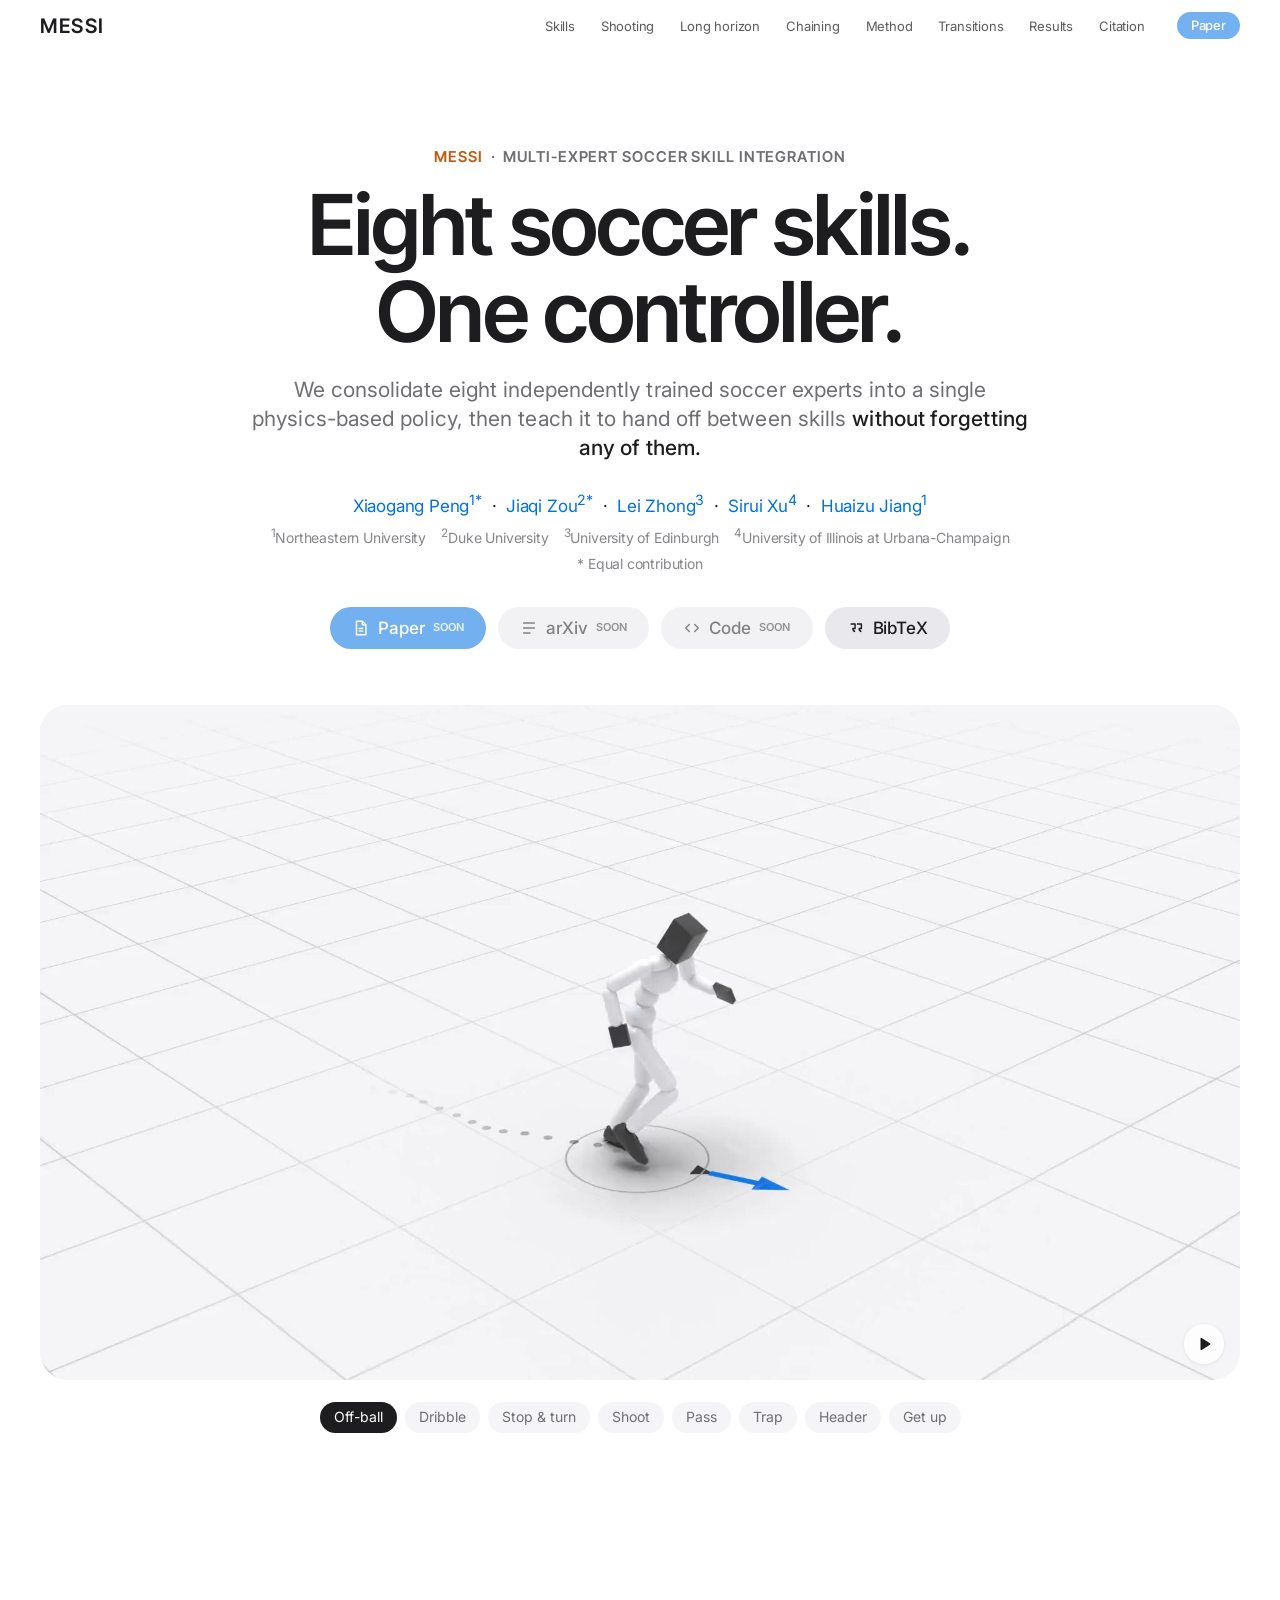
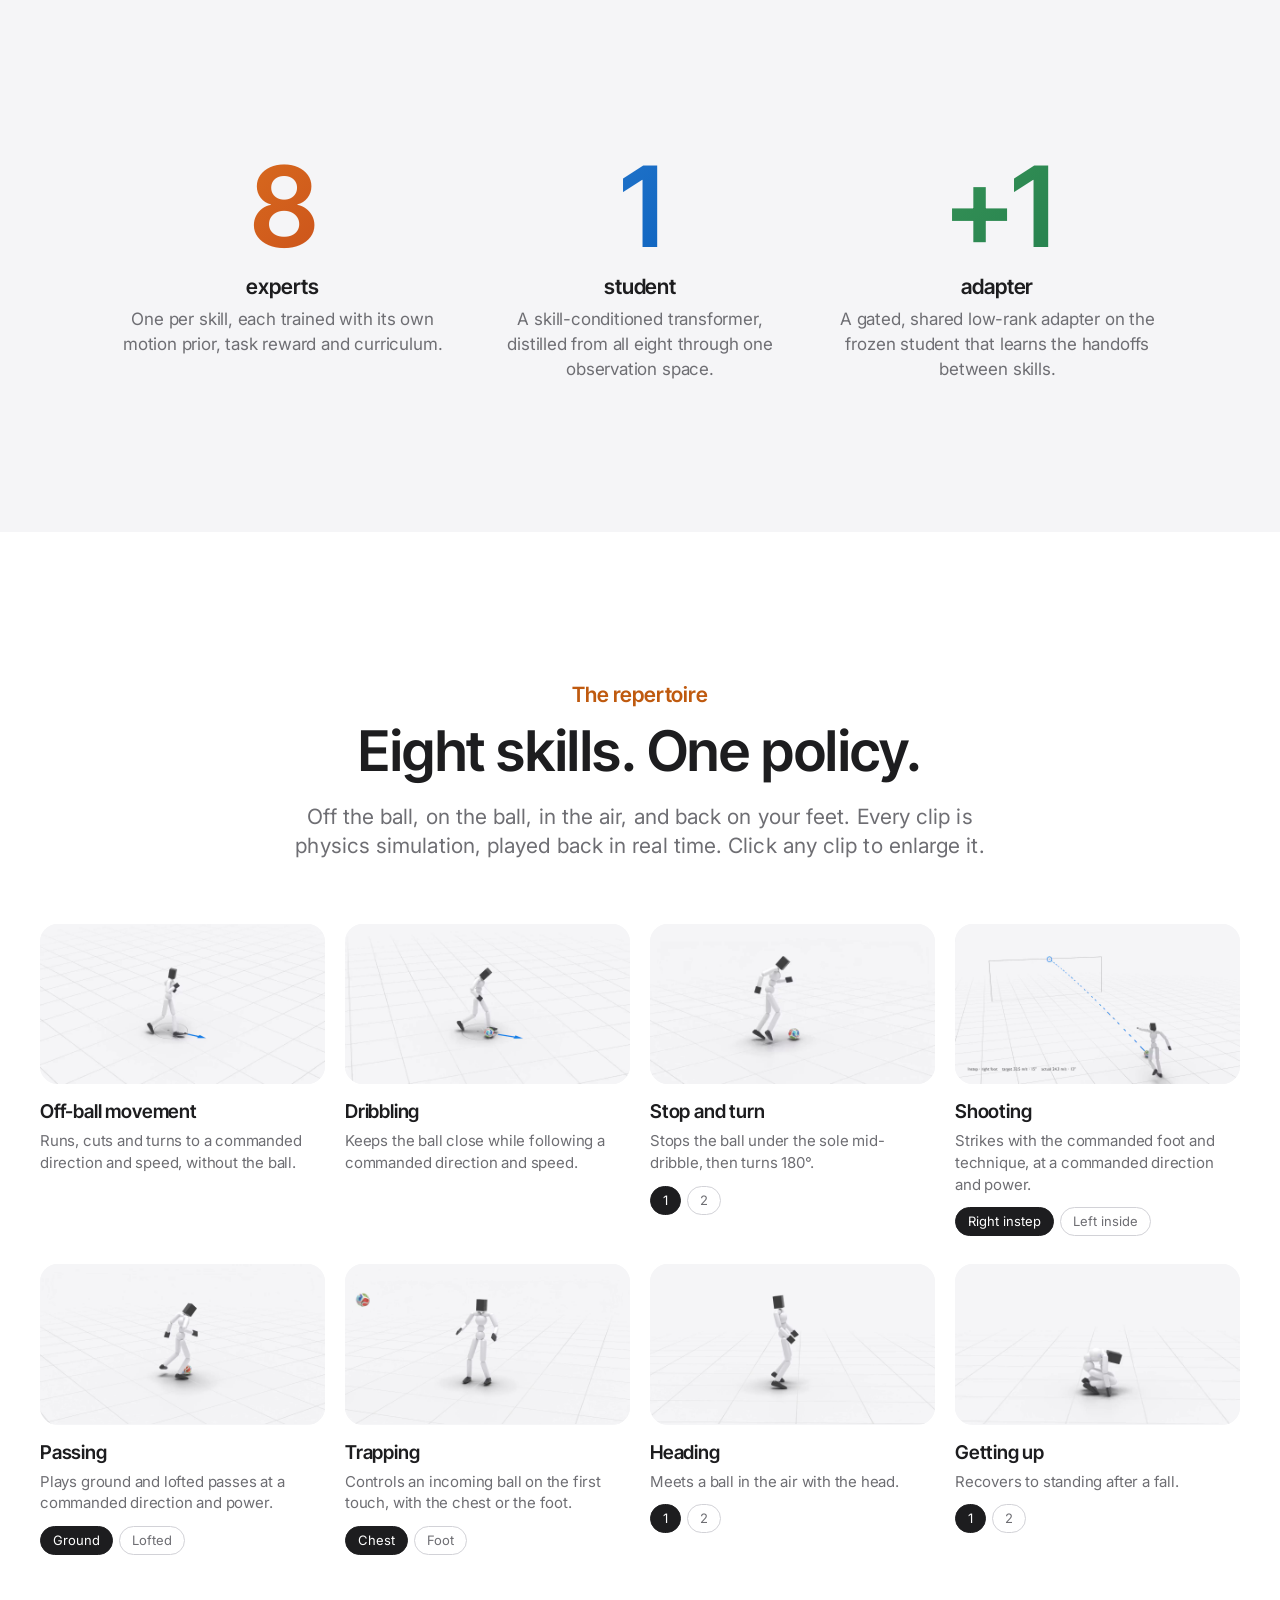
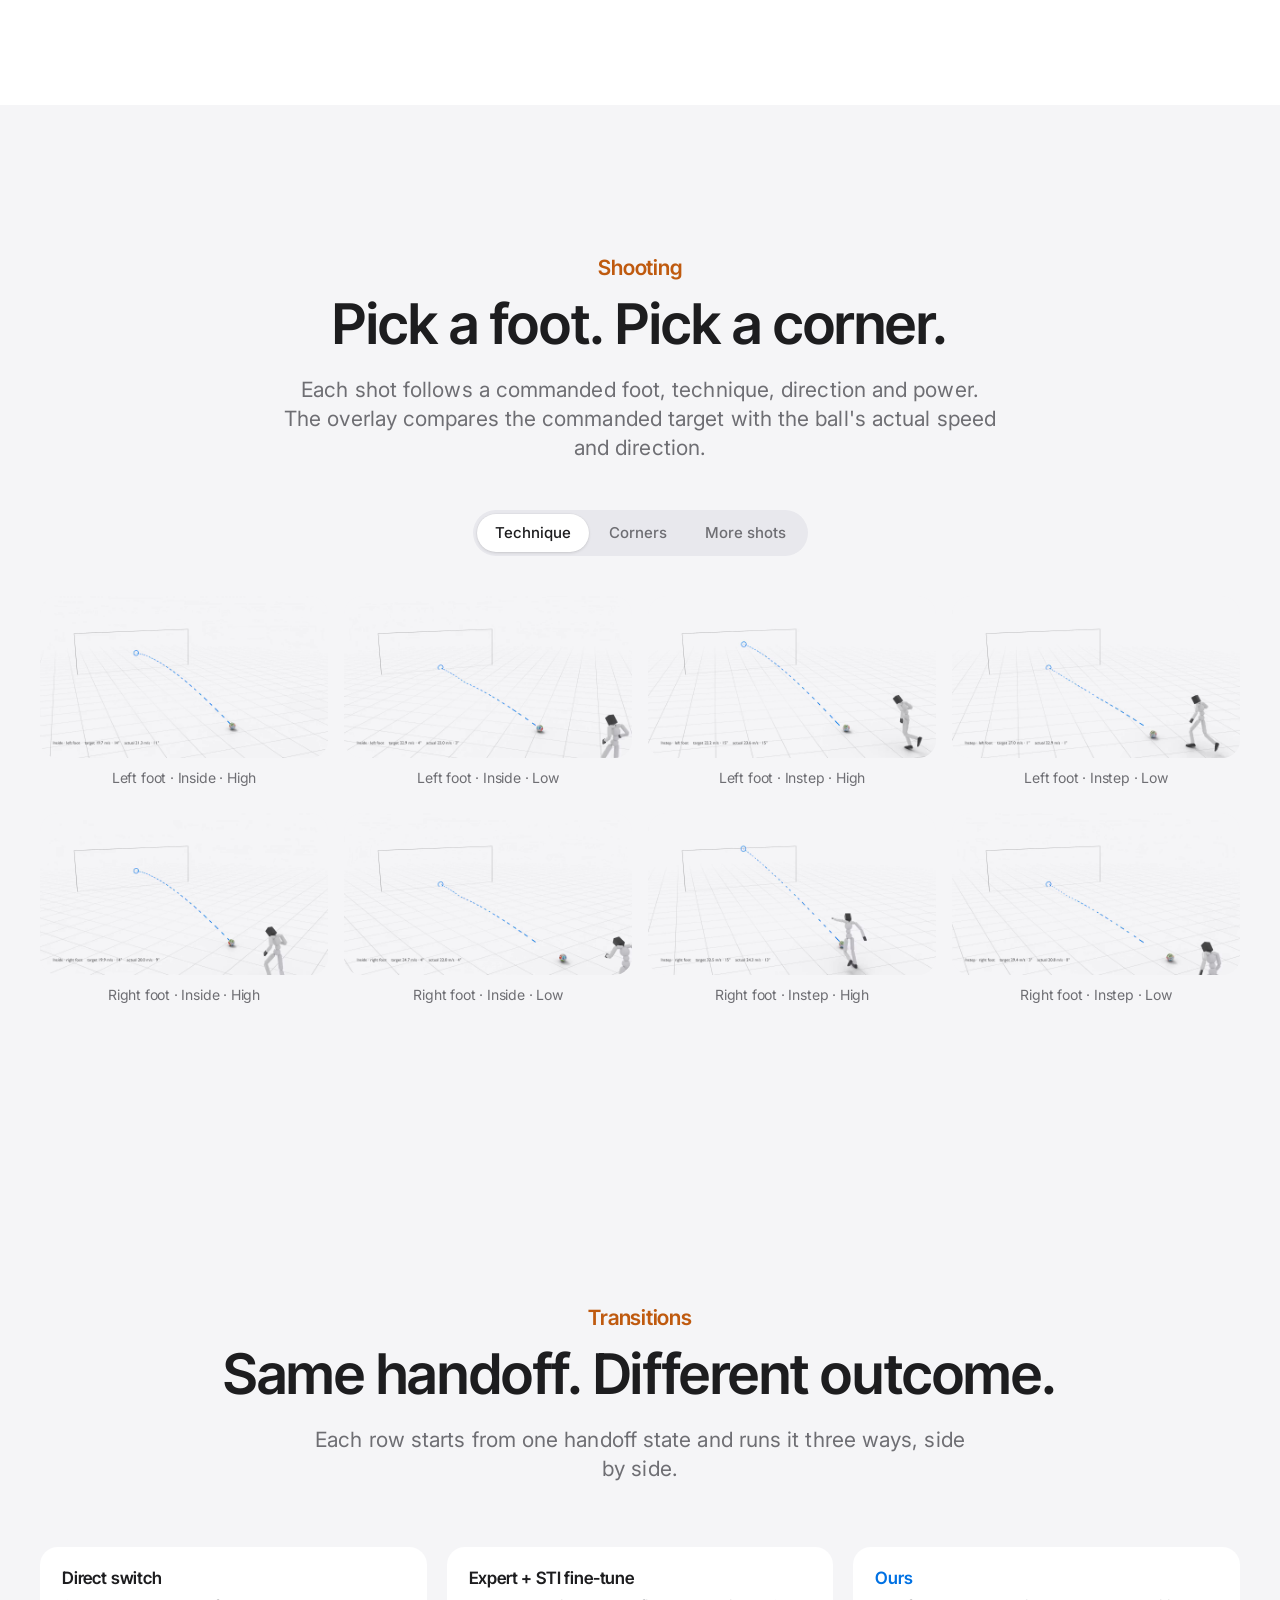
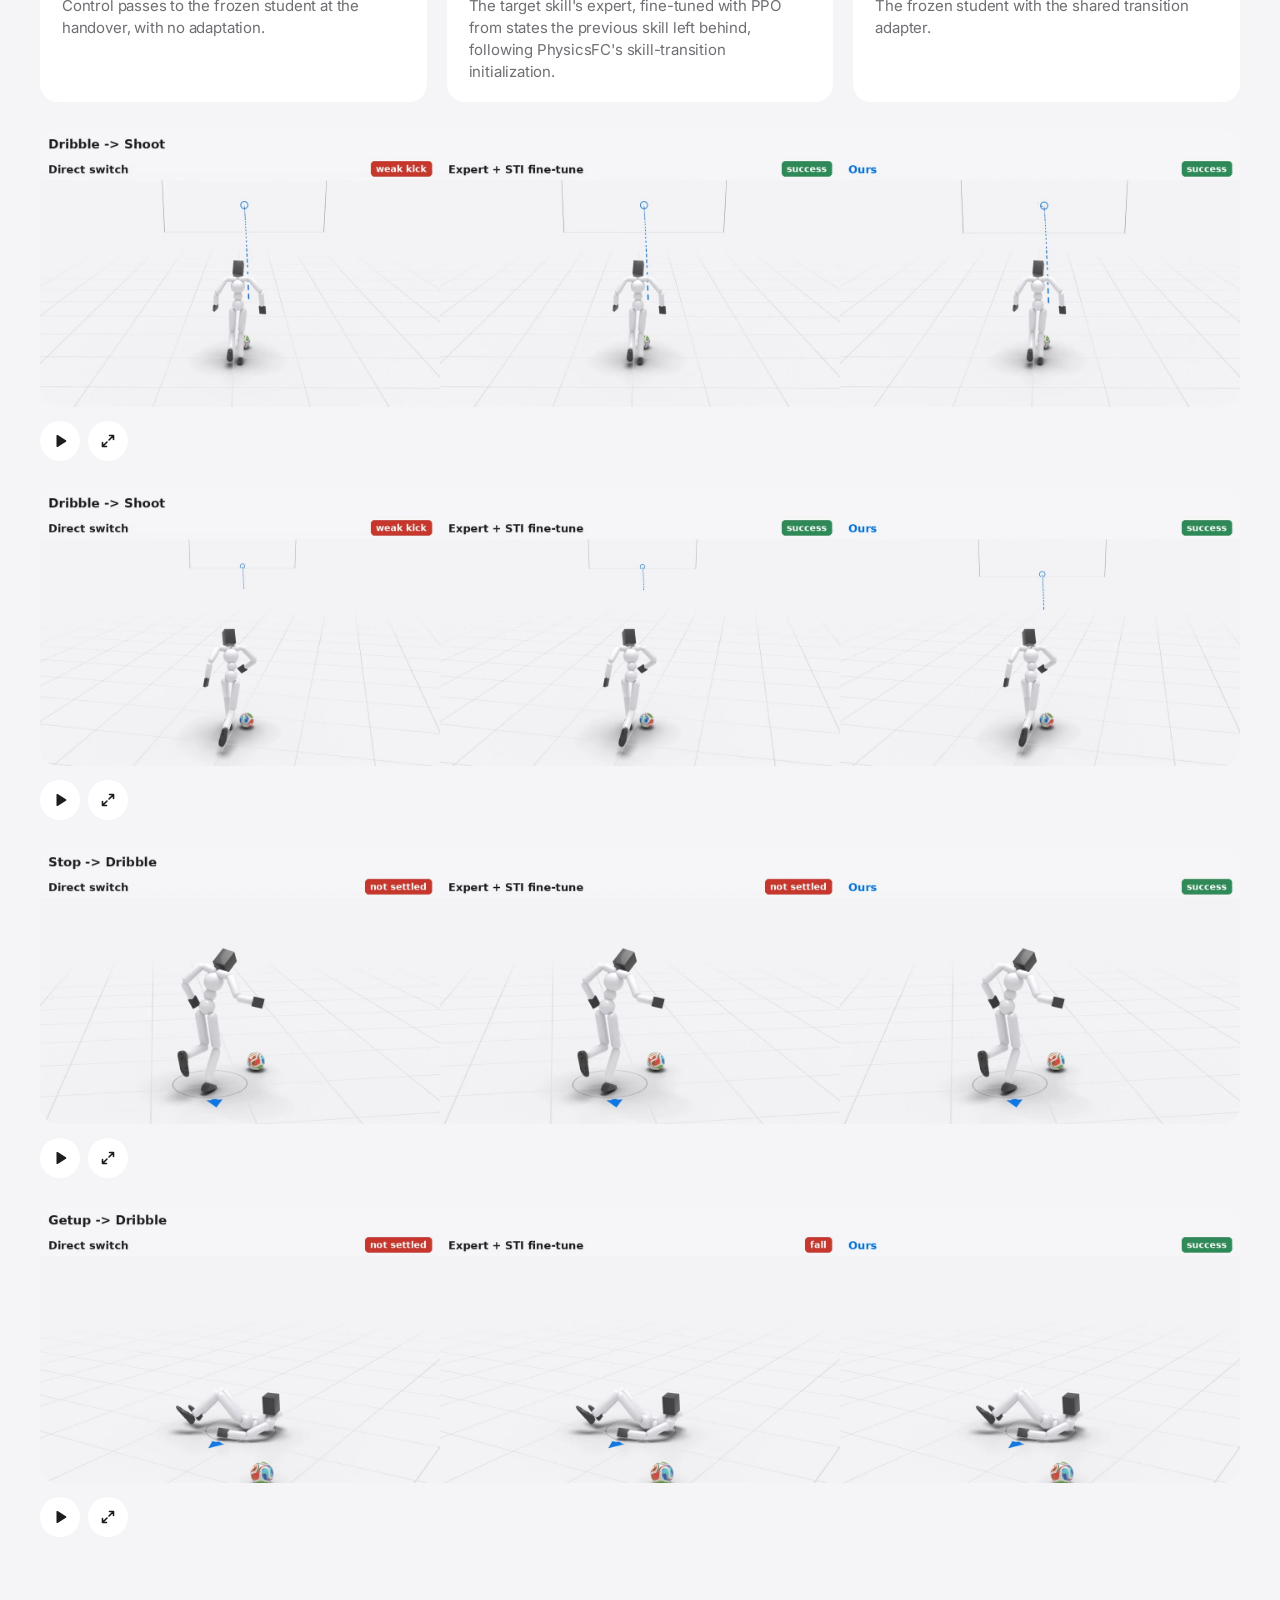
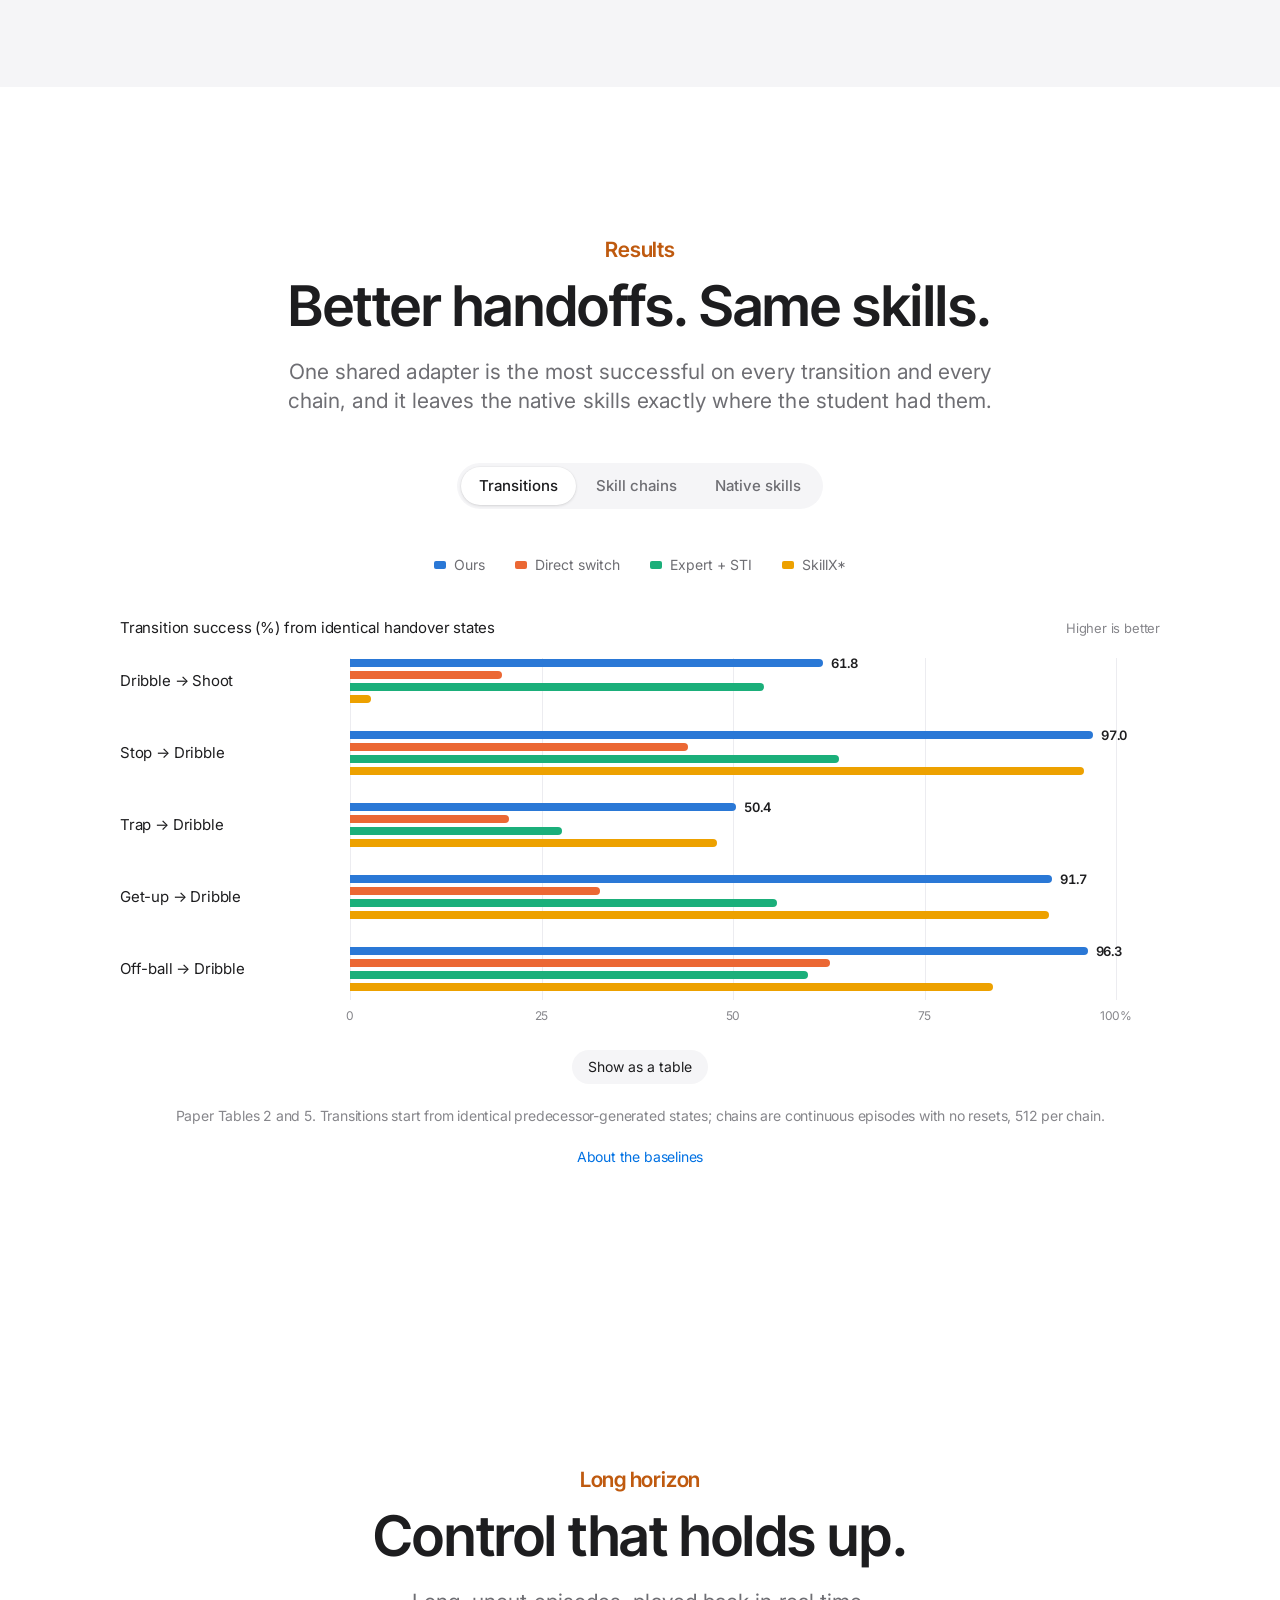
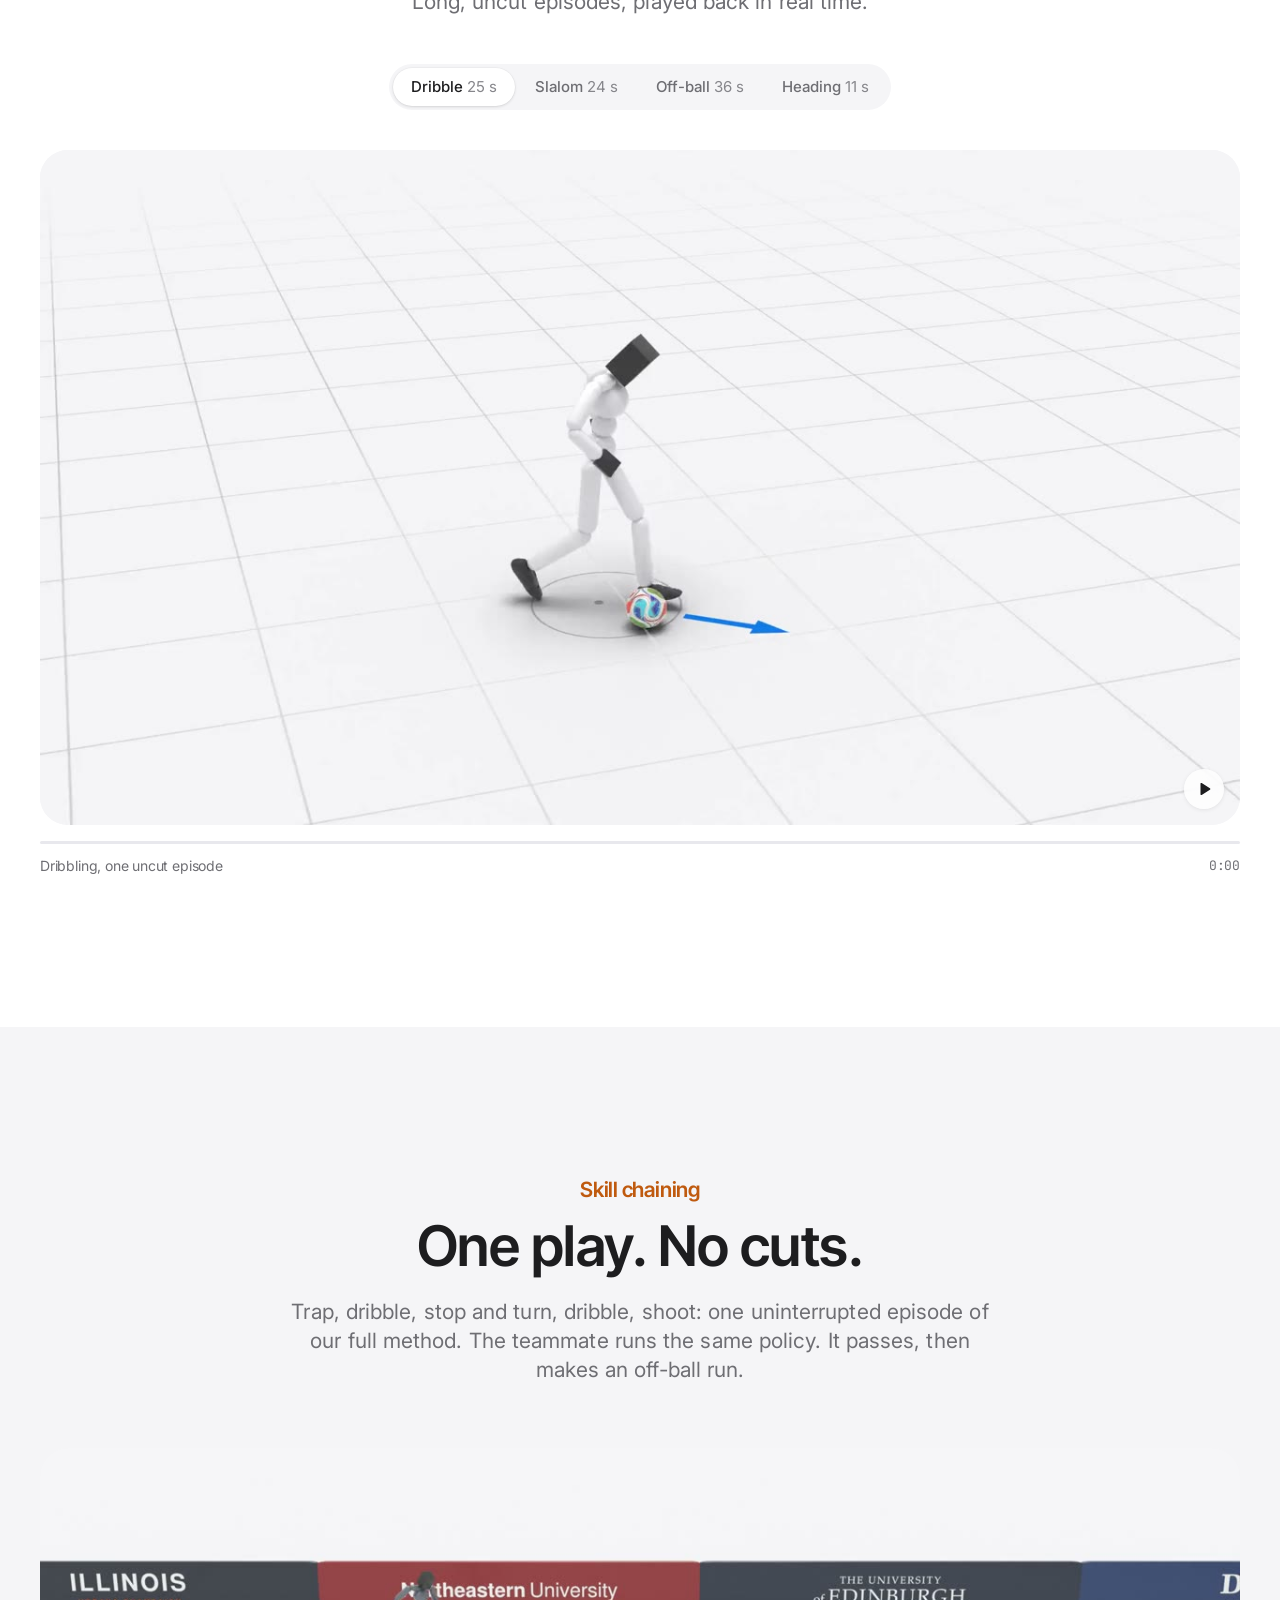
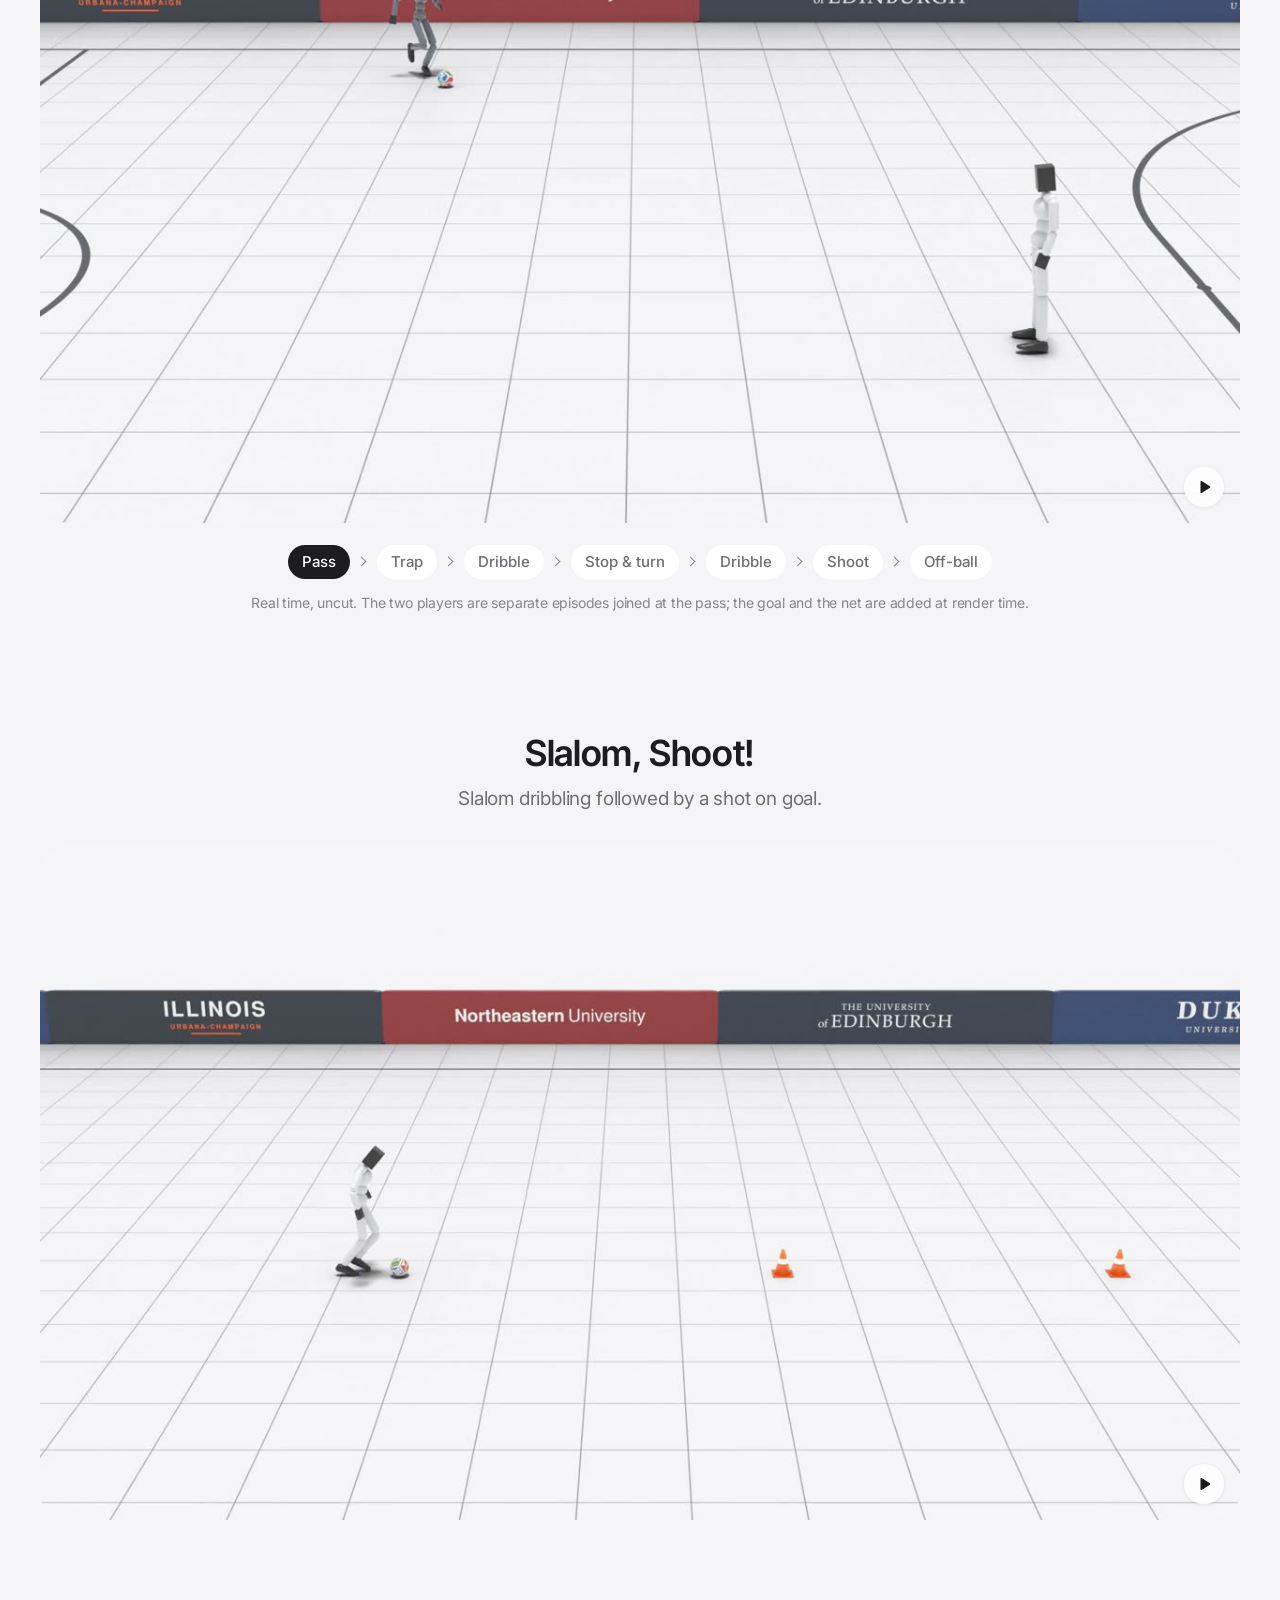
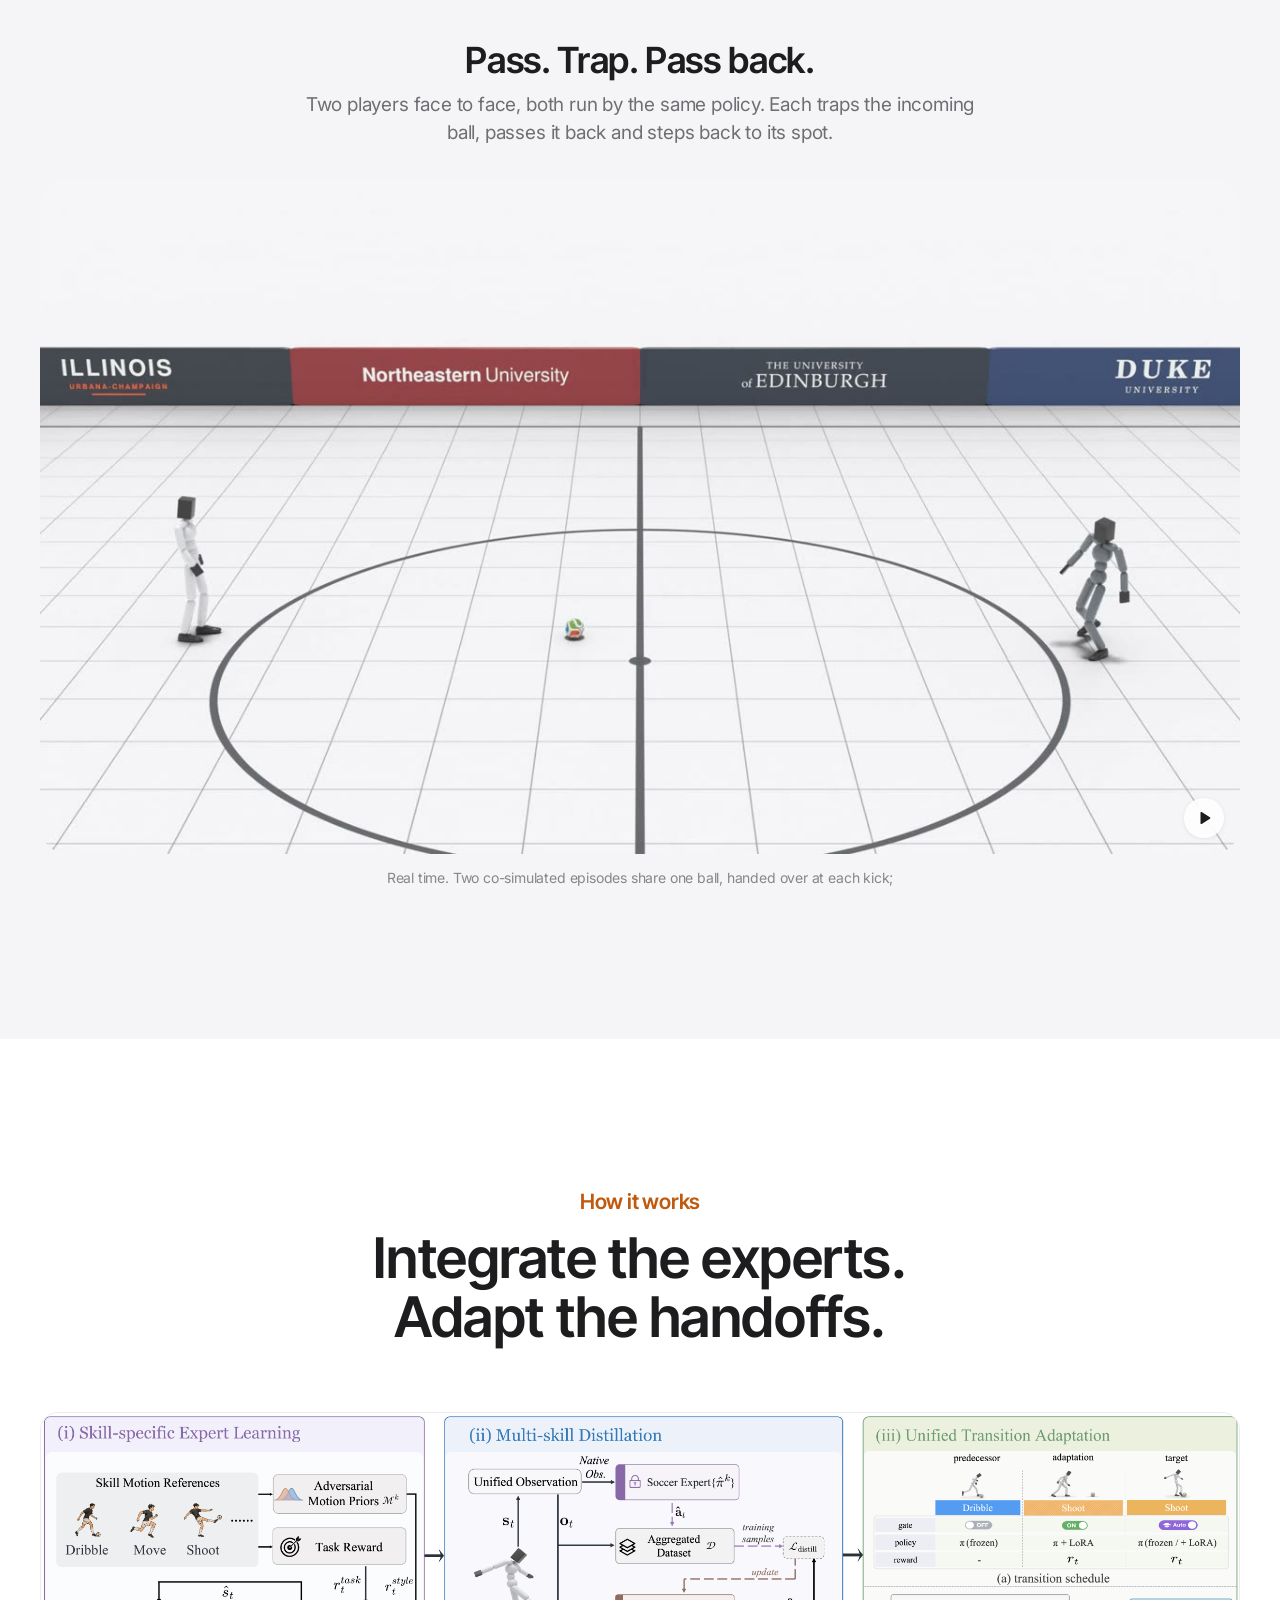
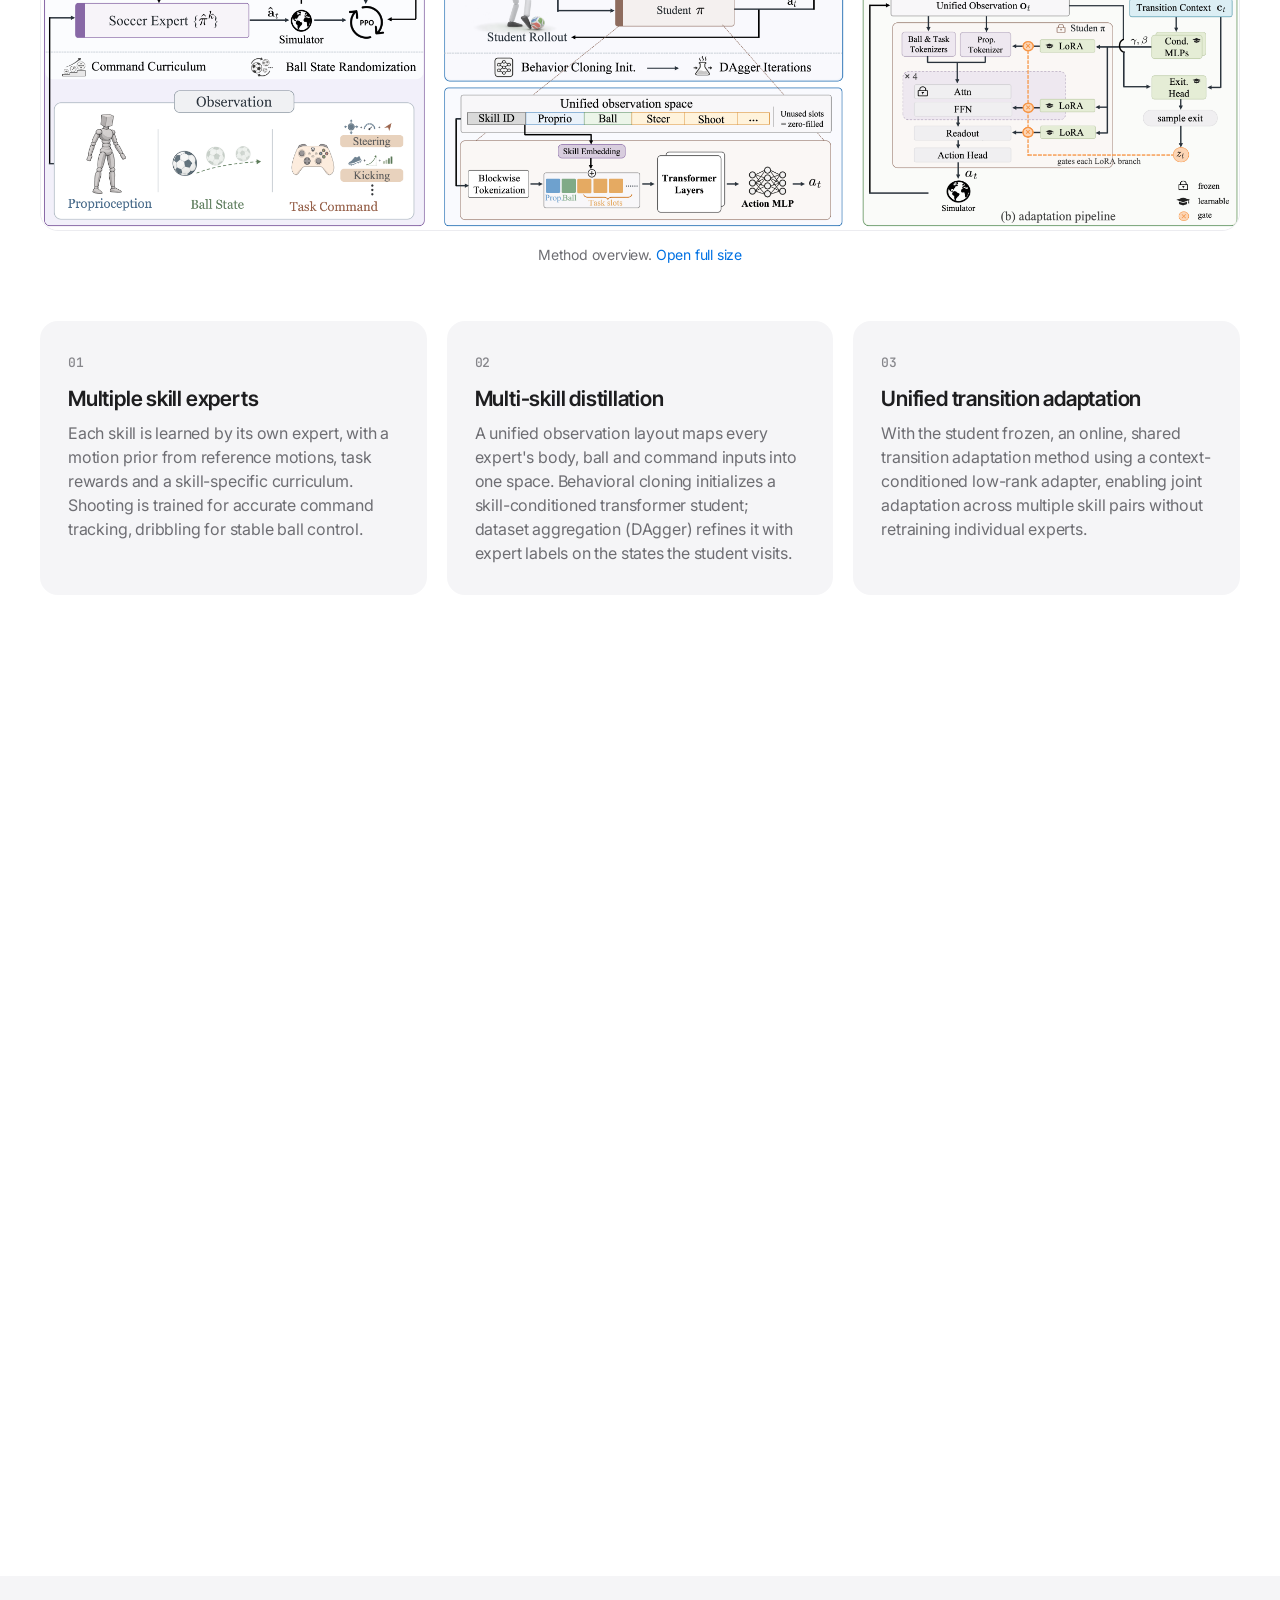
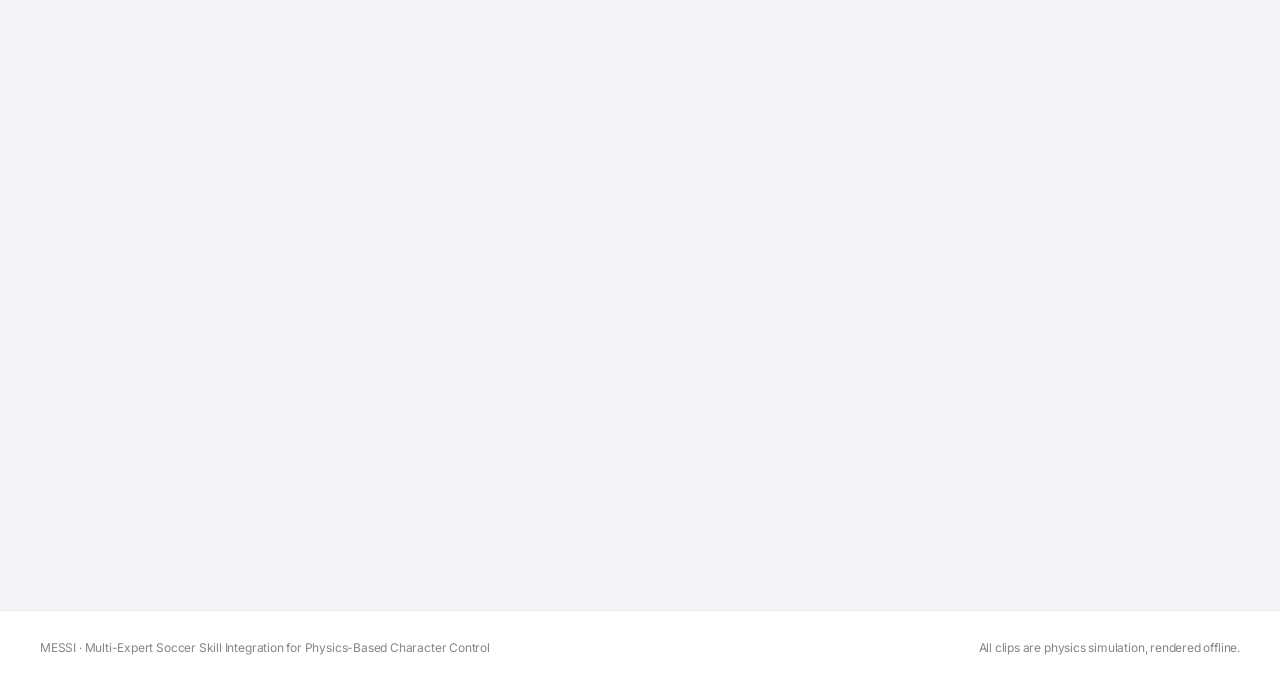
==== MESSI/index.html @ ee0adabe "Add MESSI project page Co-Authored-By: Claude Opus 5.5 <noreply@anthropic.com>" ====
<!doctype html>
<html lang="en">
<head>
<meta charset="utf-8">
<meta name="viewport" content="width=device-width, initial-scale=1">
<title>MESSI: Multi-Expert Soccer Skill Integration</title>
<meta name="description" content="MESSI consolidates eight independently trained soccer experts into one physics-based controller, then adapts it to hand off between skills while preserving each skill.">
<!-- TODO(deploy): make og:image an absolute URL once the page has a home (e.g. https://<user>.github.io/messi/assets/img/teaser_chain.jpg). -->
<meta property="og:title" content="MESSI: Multi-Expert Soccer Skill Integration">
<meta property="og:description" content="Eight soccer skills, one physics-based controller.">
<meta property="og:image" content="assets/img/teaser_chain.jpg">
<meta name="twitter:card" content="summary_large_image">
<link rel="icon" href="data:image/svg+xml,%3Csvg xmlns='http://www.w3.org/2000/svg' viewBox='0 0 100 100'%3E%3Ctext y='.9em' font-size='90'%3E%E2%9A%BD%3C/text%3E%3C/svg%3E">
<link rel="preconnect" href="https://fonts.googleapis.com">
<link rel="preconnect" href="https://fonts.gstatic.com" crossorigin>
<link href="https://fonts.googleapis.com/css2?family=Inter+Tight:wght@600&family=Inter:wght@400;500;600&family=JetBrains+Mono:wght@400;500&display=swap" rel="stylesheet">
<link rel="stylesheet" href="assets/css/style.css">
<script>document.documentElement.classList.add("js")</script>
<script src="assets/js/main.js" defer></script>
</head>
<body>
<a class="skip" href="#main">Skip to content</a>

<!-- ============ NAV ============ -->
<nav class="nav" aria-label="Sections">
  <div class="wrap">
    <a class="brand" href="#top">MESSI</a>
    <ul class="nav-links">
      <li><a href="#skills">Skills</a></li>
      <li><a href="#shooting">Shooting</a></li>
      <li><a href="#long">Long horizon</a></li>
      <li><a href="#chain">Chaining</a></li>
      <li><a href="#method">Method</a></li>
      <li><a href="#transitions">Transitions</a></li>
      <li><a href="#results">Results</a></li>
      <li><a href="#citation">Citation</a></li>
    </ul>
    <!-- TODO(paper): set href to the paper and drop is-soon / aria-disabled -->
    <a class="btn btn-primary is-soon" aria-disabled="true">Paper</a>
  </div>
</nav>

<main id="main">

<!-- ============ HERO ============ -->
<header class="hero" id="top">
  <div class="wrap-mid">
    <p class="eyebrow"><b>MESSI</b> &nbsp;·&nbsp; Multi-Expert Soccer Skill Integration</p>
    <h1 class="hx">Eight soccer skills.<br>One controller.</h1>
    <p class="lede">We consolidate eight independently trained soccer experts into a single
      physics-based policy, then teach it to hand off between skills
      <b>without forgetting any of them.</b></p>

    <!-- TODO(authors): names, links, affiliations, venue -->
    <p class="authors">
      <a href="https://xiaogangpeng.github.io/" target="_blank">Xiaogang Peng<sup>1*</sup></a> &nbsp;·&nbsp; <a href="https://www.linkedin.com/in/jiaqi-zou-35a391321/" target="_blank">Jiaqi Zou<sup>2*</sup></a> &nbsp;·&nbsp; <a href="https://zhongleilz.github.io/" target="_blank">Lei Zhong<sup>3</sup></a> &nbsp;·&nbsp; <a href="https://sirui-xu.github.io/" target="_blank">Sirui Xu<sup>4</sup></a> &nbsp;·&nbsp; <a href="https://jianghz.me/" target="_blank">Huaizu Jiang<sup>1</sup></a>
      <span class="aff"><sup>1</sup>Northeastern University &nbsp;&nbsp; <sup>2</sup>Duke University &nbsp;&nbsp; <sup>3</sup>University of Edinburgh &nbsp;&nbsp; <sup>4</sup>University of Illinois at Urbana-Champaign</span>
       <span class="aff">* Equal contribution </span>
    </p>

    <div class="btn-row">
      <!-- TODO(links): add href and remove is-soon / aria-disabled / the "Soon" tag as each goes live -->
      <a class="btn btn-primary is-soon" aria-disabled="true">
        <svg viewBox="0 0 20 20" fill="none" stroke="currentColor" stroke-width="1.6" stroke-linejoin="round"><path d="M5 2.5h6.5L15.5 6.5v11H5z"/><path d="M11.5 2.5v4h4M7.5 10.5h5M7.5 13.5h5"/></svg>
        Paper <span class="soon">Soon</span></a>
      <a class="btn is-soon" aria-disabled="true">
        <svg viewBox="0 0 20 20" fill="none" stroke="currentColor" stroke-width="1.6" stroke-linecap="round"><path d="M4 4.5h12M4 10h12M4 15.5h7"/></svg>
        arXiv <span class="soon">Soon</span></a>
      <a class="btn is-soon" aria-disabled="true">
        <svg viewBox="0 0 20 20" fill="none" stroke="currentColor" stroke-width="1.6" stroke-linecap="round" stroke-linejoin="round"><path d="M7 6 3 10l4 4M13 6l4 4-4 4"/></svg>
        Code <span class="soon">Soon</span></a>
      <a class="btn" href="#citation">
        <svg viewBox="0 0 20 20" fill="none" stroke="currentColor" stroke-width="1.6" stroke-linejoin="round"><path d="M4 5.5h5v5H6.5c0 2 1 3 2.5 3.5M11 5.5h5v5h-2.5c0 2 1 3 2.5 3.5"/></svg>
        BibTeX</a>
    </div>
  </div>

  <div class="wrap hero-media">
    <div class="vbox lg">
      <video id="hero-video" muted loop playsinline preload="auto"
             poster="media/hero/montage.jpg" data-src="media/hero/montage.mp4"
             aria-label="Montage of the eight skills"></video>
      <button class="ctrl" type="button" aria-controls="hero-video" aria-label="Pause video">
        <svg class="i-pause" viewBox="0 0 16 16" fill="currentColor"><rect x="3.5" y="2.5" width="3" height="11" rx="1"/><rect x="9.5" y="2.5" width="3" height="11" rx="1"/></svg>
        <svg class="i-play" viewBox="0 0 16 16" fill="currentColor"><path d="M4.5 2.8v10.4a.8.8 0 0 0 1.2.7l8.2-5.2a.8.8 0 0 0 0-1.4L5.7 2.1a.8.8 0 0 0-1.2.7z"/></svg>
      </button>
    </div>
    <!-- data-t = segment start in seconds; regenerate with build_media.py (media/hero/segments.json) -->
    <ul class="chips" aria-label="Jump to a skill in the montage" data-chips-for="hero-video">
      <li><button class="chip" type="button" data-t="0">Off-ball</button></li>
      <li><button class="chip" type="button" data-t="3.5">Dribble</button></li>
      <li><button class="chip" type="button" data-t="7">Stop &amp; turn</button></li>
      <li><button class="chip" type="button" data-t="10.5">Shoot</button></li>
      <li><button class="chip" type="button" data-t="14.18">Pass</button></li>
      <li><button class="chip" type="button" data-t="16.46">Trap</button></li>
      <li><button class="chip" type="button" data-t="17.9">Header</button></li>
      <li><button class="chip" type="button" data-t="19.9">Get up</button></li>
    </ul>
  </div>
</header>

<!-- ============ AT A GLANCE ============ -->
<section class="sec band" aria-labelledby="glance-h">
  <div class="wrap-mid">
    <h2 class="sr" id="glance-h">At a glance</h2>
    <div class="stats">
      <div class="stat reveal">
        <p class="stat-n">8</p>
        <p class="stat-k">experts</p>
        <p class="stat-t">One per skill, each trained with its own motion prior, task reward and curriculum.</p>
      </div>
      <div class="stat reveal">
        <p class="stat-n">1</p>
        <p class="stat-k">student</p>
        <p class="stat-t">A skill-conditioned transformer, distilled from all eight through one observation space.</p>
      </div>
      <div class="stat reveal">
        <p class="stat-n">+1</p>
        <p class="stat-k">adapter</p>
        <p class="stat-t">A gated, shared low-rank adapter on the frozen student that learns the handoffs between skills.</p>
      </div>
    </div>
  </div>
</section>

<!-- ============ SKILLS ============ -->
<section class="sec" id="skills" aria-labelledby="skills-h">
  <div class="wrap">
    <div class="head reveal">
      <p class="eyebrow">The repertoire</p>
      <h2 class="h2" id="skills-h">Eight skills. One policy.</h2>
      <p class="lede">Off the ball, on the ball, in the air, and back on your feet.
        Every clip is physics simulation, played back in real time. Click any clip to enlarge it.</p>
    </div>

    <div class="grid g4">
      <article class="card reveal">
        <button class="vbox" type="button" aria-label="Enlarge: Off-ball movement">
          <video muted loop playsinline preload="none" poster="media/skills/offball.jpg" data-src="media/skills/offball.mp4"></video>
          <span class="expand" aria-hidden="true"><svg viewBox="0 0 16 16" fill="none" stroke="currentColor" stroke-width="1.6" stroke-linecap="round" stroke-linejoin="round"><path d="M9.5 2.5h4v4M6.5 13.5h-4v-4M13.5 2.5 9 7M2.5 13.5 7 9"/></svg></span>
        </button>
        <h3>Off-ball movement</h3>
        <p>Runs, cuts and turns to a commanded direction and speed, without the ball.</p>
      </article>

      <article class="card reveal">
        <button class="vbox" type="button" aria-label="Enlarge: Dribbling">
          <video muted loop playsinline preload="none" poster="media/skills/dribble.jpg" data-src="media/skills/dribble.mp4"></video>
          <span class="expand" aria-hidden="true"><svg viewBox="0 0 16 16" fill="none" stroke="currentColor" stroke-width="1.6" stroke-linecap="round" stroke-linejoin="round"><path d="M9.5 2.5h4v4M6.5 13.5h-4v-4M13.5 2.5 9 7M2.5 13.5 7 9"/></svg></span>
        </button>
        <h3>Dribbling</h3>
        <p>Keeps the ball close while following a commanded direction and speed.</p>
      </article>

      <article class="card reveal">
        <button class="vbox" type="button" aria-label="Enlarge: Stop and turn">
          <video muted loop playsinline preload="none" poster="media/skills/stop_1.jpg" data-src="media/skills/stop_1.mp4"></video>
          <span class="expand" aria-hidden="true"><svg viewBox="0 0 16 16" fill="none" stroke="currentColor" stroke-width="1.6" stroke-linecap="round" stroke-linejoin="round"><path d="M9.5 2.5h4v4M6.5 13.5h-4v-4M13.5 2.5 9 7M2.5 13.5 7 9"/></svg></span>
        </button>
        <h3>Stop and turn</h3>
        <p>Stops the ball under the sole mid-dribble, then turns 180°.</p>
        <div class="variants" role="group" aria-label="Stop and turn clips">
          <button type="button" aria-pressed="true" data-src="media/skills/stop_1.mp4" data-poster="media/skills/stop_1.jpg">1</button>
          <button type="button" aria-pressed="false" data-src="media/skills/stop_2.mp4" data-poster="media/skills/stop_2.jpg">2</button>
        </div>
      </article>

      <article class="card reveal">
        <button class="vbox" type="button" aria-label="Enlarge: Shooting">
          <video muted loop playsinline preload="none" poster="media/shoot/R_instep_high.jpg" data-src="media/shoot/R_instep_high.mp4"></video>
          <span class="expand" aria-hidden="true"><svg viewBox="0 0 16 16" fill="none" stroke="currentColor" stroke-width="1.6" stroke-linecap="round" stroke-linejoin="round"><path d="M9.5 2.5h4v4M6.5 13.5h-4v-4M13.5 2.5 9 7M2.5 13.5 7 9"/></svg></span>
        </button>
        <h3>Shooting</h3>
        <p>Strikes with the commanded foot and technique, at a commanded direction and power.</p>
        <div class="variants" role="group" aria-label="Shooting clips">
          <button type="button" aria-pressed="true" data-src="media/shoot/R_instep_high.mp4" data-poster="media/shoot/R_instep_high.jpg">Right instep</button>
          <button type="button" aria-pressed="false" data-src="media/shoot/L_inside_low.mp4" data-poster="media/shoot/L_inside_low.jpg">Left inside</button>
        </div>
      </article>

      <article class="card reveal">
        <button class="vbox" type="button" aria-label="Enlarge: Passing">
          <video muted loop playsinline preload="none" poster="media/skills/pass_ground.jpg" data-src="media/skills/pass_ground.mp4"></video>
          <span class="expand" aria-hidden="true"><svg viewBox="0 0 16 16" fill="none" stroke="currentColor" stroke-width="1.6" stroke-linecap="round" stroke-linejoin="round"><path d="M9.5 2.5h4v4M6.5 13.5h-4v-4M13.5 2.5 9 7M2.5 13.5 7 9"/></svg></span>
        </button>
        <h3>Passing</h3>
        <p>Plays ground and lofted passes at a commanded direction and power.</p>
        <div class="variants" role="group" aria-label="Passing clips">
          <button type="button" aria-pressed="true" data-src="media/skills/pass_ground.mp4" data-poster="media/skills/pass_ground.jpg">Ground</button>
          <button type="button" aria-pressed="false" data-src="media/skills/pass_lofted.mp4" data-poster="media/skills/pass_lofted.jpg">Lofted</button>
        </div>
      </article>

      <article class="card reveal">
        <button class="vbox" type="button" aria-label="Enlarge: Trapping">
          <video muted loop playsinline preload="none" poster="media/skills/trap_chest.jpg" data-src="media/skills/trap_chest.mp4"></video>
          <span class="expand" aria-hidden="true"><svg viewBox="0 0 16 16" fill="none" stroke="currentColor" stroke-width="1.6" stroke-linecap="round" stroke-linejoin="round"><path d="M9.5 2.5h4v4M6.5 13.5h-4v-4M13.5 2.5 9 7M2.5 13.5 7 9"/></svg></span>
        </button>
        <h3>Trapping</h3>
        <p>Controls an incoming ball on the first touch, with the chest or the foot.</p>
        <div class="variants" role="group" aria-label="Trapping clips">
          <button type="button" aria-pressed="true" data-src="media/skills/trap_chest.mp4" data-poster="media/skills/trap_chest.jpg">Chest</button>
          <button type="button" aria-pressed="false" data-src="media/skills/trap_foot.mp4" data-poster="media/skills/trap_foot.jpg">Foot</button>
        </div>
      </article>

      <article class="card reveal">
        <button class="vbox" type="button" aria-label="Enlarge: Heading">
          <video muted loop playsinline preload="none" poster="media/skills/header_1.jpg" data-src="media/skills/header_1.mp4"></video>
          <span class="expand" aria-hidden="true"><svg viewBox="0 0 16 16" fill="none" stroke="currentColor" stroke-width="1.6" stroke-linecap="round" stroke-linejoin="round"><path d="M9.5 2.5h4v4M6.5 13.5h-4v-4M13.5 2.5 9 7M2.5 13.5 7 9"/></svg></span>
        </button>
        <h3>Heading</h3>
        <p>Meets a ball in the air with the head.</p>
        <div class="variants" role="group" aria-label="Heading clips">
          <button type="button" aria-pressed="true" data-src="media/skills/header_1.mp4" data-poster="media/skills/header_1.jpg">1</button>
          <button type="button" aria-pressed="false" data-src="media/skills/header_2.mp4" data-poster="media/skills/header_2.jpg">2</button>
        </div>
      </article>

      <article class="card reveal">
        <button class="vbox" type="button" aria-label="Enlarge: Getting up">
          <video muted loop playsinline preload="none" poster="media/skills/getup_1.jpg" data-src="media/skills/getup_1.mp4"></video>
          <span class="expand" aria-hidden="true"><svg viewBox="0 0 16 16" fill="none" stroke="currentColor" stroke-width="1.6" stroke-linecap="round" stroke-linejoin="round"><path d="M9.5 2.5h4v4M6.5 13.5h-4v-4M13.5 2.5 9 7M2.5 13.5 7 9"/></svg></span>
        </button>
        <h3>Getting up</h3>
        <p>Recovers to standing after a fall.</p>
        <div class="variants" role="group" aria-label="Getting up clips">
          <button type="button" aria-pressed="true" data-src="media/skills/getup_1.mp4" data-poster="media/skills/getup_1.jpg">1</button>
          <button type="button" aria-pressed="false" data-src="media/skills/getup_2.mp4" data-poster="media/skills/getup_2.jpg">2</button>
        </div>
      </article>
    </div>
  </div>
</section>

<!-- ============ SHOOTING ============ -->
<section class="sec band" id="shooting" aria-labelledby="shoot-h">
  <div class="wrap">
    <div class="head reveal">
      <p class="eyebrow">Shooting</p>
      <h2 class="h2" id="shoot-h">Pick a foot. Pick a corner.</h2>
      <p class="lede">Each shot follows a commanded foot, technique, direction and power.
        The overlay compares the commanded target with the ball's actual speed and direction.</p>
    </div>

    <div class="seg-wrap">
      <div class="seg" role="tablist" aria-label="Shot sets">
        <button role="tab" type="button" aria-selected="true" aria-controls="shoot-tech" id="tab-tech">Technique</button>
        <button role="tab" type="button" aria-selected="false" aria-controls="shoot-corner" id="tab-corner" tabindex="-1">Corners</button>
        <button role="tab" type="button" aria-selected="false" aria-controls="shoot-more" id="tab-more" tabindex="-1">More shots</button>
      </div>
    </div>

    <!-- foot x technique x height -->
    <div class="grid g4 dense" id="shoot-tech" role="tabpanel" aria-labelledby="tab-tech">
      <figure class="tile"><button class="vbox" type="button" aria-label="Enlarge: Left foot, inside, high"><video muted loop playsinline preload="none" poster="media/shoot/L_inside_high.jpg" data-src="media/shoot/L_inside_high.mp4"></video><span class="expand" aria-hidden="true"><svg viewBox="0 0 16 16" fill="none" stroke="currentColor" stroke-width="1.6" stroke-linecap="round" stroke-linejoin="round"><path d="M9.5 2.5h4v4M6.5 13.5h-4v-4M13.5 2.5 9 7M2.5 13.5 7 9"/></svg></span></button><figcaption>Left foot · Inside · High</figcaption></figure>
      <figure class="tile"><button class="vbox" type="button" aria-label="Enlarge: Left foot, inside, low"><video muted loop playsinline preload="none" poster="media/shoot/L_inside_low.jpg" data-src="media/shoot/L_inside_low.mp4"></video><span class="expand" aria-hidden="true"><svg viewBox="0 0 16 16" fill="none" stroke="currentColor" stroke-width="1.6" stroke-linecap="round" stroke-linejoin="round"><path d="M9.5 2.5h4v4M6.5 13.5h-4v-4M13.5 2.5 9 7M2.5 13.5 7 9"/></svg></span></button><figcaption>Left foot · Inside · Low</figcaption></figure>
      <figure class="tile"><button class="vbox" type="button" aria-label="Enlarge: Left foot, instep, high"><video muted loop playsinline preload="none" poster="media/shoot/L_instep_high.jpg" data-src="media/shoot/L_instep_high.mp4"></video><span class="expand" aria-hidden="true"><svg viewBox="0 0 16 16" fill="none" stroke="currentColor" stroke-width="1.6" stroke-linecap="round" stroke-linejoin="round"><path d="M9.5 2.5h4v4M6.5 13.5h-4v-4M13.5 2.5 9 7M2.5 13.5 7 9"/></svg></span></button><figcaption>Left foot · Instep · High</figcaption></figure>
      <figure class="tile"><button class="vbox" type="button" aria-label="Enlarge: Left foot, instep, low"><video muted loop playsinline preload="none" poster="media/shoot/L_instep_low.jpg" data-src="media/shoot/L_instep_low.mp4"></video><span class="expand" aria-hidden="true"><svg viewBox="0 0 16 16" fill="none" stroke="currentColor" stroke-width="1.6" stroke-linecap="round" stroke-linejoin="round"><path d="M9.5 2.5h4v4M6.5 13.5h-4v-4M13.5 2.5 9 7M2.5 13.5 7 9"/></svg></span></button><figcaption>Left foot · Instep · Low</figcaption></figure>
      <figure class="tile"><button class="vbox" type="button" aria-label="Enlarge: Right foot, inside, high"><video muted loop playsinline preload="none" poster="media/shoot/R_inside_high.jpg" data-src="media/shoot/R_inside_high.mp4"></video><span class="expand" aria-hidden="true"><svg viewBox="0 0 16 16" fill="none" stroke="currentColor" stroke-width="1.6" stroke-linecap="round" stroke-linejoin="round"><path d="M9.5 2.5h4v4M6.5 13.5h-4v-4M13.5 2.5 9 7M2.5 13.5 7 9"/></svg></span></button><figcaption>Right foot · Inside · High</figcaption></figure>
      <figure class="tile"><button class="vbox" type="button" aria-label="Enlarge: Right foot, inside, low"><video muted loop playsinline preload="none" poster="media/shoot/R_inside_low.jpg" data-src="media/shoot/R_inside_low.mp4"></video><span class="expand" aria-hidden="true"><svg viewBox="0 0 16 16" fill="none" stroke="currentColor" stroke-width="1.6" stroke-linecap="round" stroke-linejoin="round"><path d="M9.5 2.5h4v4M6.5 13.5h-4v-4M13.5 2.5 9 7M2.5 13.5 7 9"/></svg></span></button><figcaption>Right foot · Inside · Low</figcaption></figure>
      <figure class="tile"><button class="vbox" type="button" aria-label="Enlarge: Right foot, instep, high"><video muted loop playsinline preload="none" poster="media/shoot/R_instep_high.jpg" data-src="media/shoot/R_instep_high.mp4"></video><span class="expand" aria-hidden="true"><svg viewBox="0 0 16 16" fill="none" stroke="currentColor" stroke-width="1.6" stroke-linecap="round" stroke-linejoin="round"><path d="M9.5 2.5h4v4M6.5 13.5h-4v-4M13.5 2.5 9 7M2.5 13.5 7 9"/></svg></span></button><figcaption>Right foot · Instep · High</figcaption></figure>
      <figure class="tile"><button class="vbox" type="button" aria-label="Enlarge: Right foot, instep, low"><video muted loop playsinline preload="none" poster="media/shoot/R_instep_low.jpg" data-src="media/shoot/R_instep_low.mp4"></video><span class="expand" aria-hidden="true"><svg viewBox="0 0 16 16" fill="none" stroke="currentColor" stroke-width="1.6" stroke-linecap="round" stroke-linejoin="round"><path d="M9.5 2.5h4v4M6.5 13.5h-4v-4M13.5 2.5 9 7M2.5 13.5 7 9"/></svg></span></button><figcaption>Right foot · Instep · Low</figcaption></figure>
    </div>

    <!-- goal corners; TODO(media): top right with the right foot has no render yet -->
    <div class="grid g4 dense" id="shoot-corner" role="tabpanel" aria-labelledby="tab-corner" hidden>
      <figure class="tile"><button class="vbox" type="button" aria-label="Enlarge: Top left, left foot"><video muted loop playsinline preload="none" poster="media/shoot/top_left_L.jpg" data-src="media/shoot/top_left_L.mp4"></video><span class="expand" aria-hidden="true"><svg viewBox="0 0 16 16" fill="none" stroke="currentColor" stroke-width="1.6" stroke-linecap="round" stroke-linejoin="round"><path d="M9.5 2.5h4v4M6.5 13.5h-4v-4M13.5 2.5 9 7M2.5 13.5 7 9"/></svg></span></button><figcaption>Top left · Left foot</figcaption></figure>
      <figure class="tile"><button class="vbox" type="button" aria-label="Enlarge: Top left, right foot"><video muted loop playsinline preload="none" poster="media/shoot/top_left_R.jpg" data-src="media/shoot/top_left_R.mp4"></video><span class="expand" aria-hidden="true"><svg viewBox="0 0 16 16" fill="none" stroke="currentColor" stroke-width="1.6" stroke-linecap="round" stroke-linejoin="round"><path d="M9.5 2.5h4v4M6.5 13.5h-4v-4M13.5 2.5 9 7M2.5 13.5 7 9"/></svg></span></button><figcaption>Top left · Right foot</figcaption></figure>
      <figure class="tile"><button class="vbox" type="button" aria-label="Enlarge: Top right, left foot"><video muted loop playsinline preload="none" poster="media/shoot/top_right_L.jpg" data-src="media/shoot/top_right_L.mp4"></video><span class="expand" aria-hidden="true"><svg viewBox="0 0 16 16" fill="none" stroke="currentColor" stroke-width="1.6" stroke-linecap="round" stroke-linejoin="round"><path d="M9.5 2.5h4v4M6.5 13.5h-4v-4M13.5 2.5 9 7M2.5 13.5 7 9"/></svg></span></button><figcaption>Top right · Left foot</figcaption></figure>
      <figure class="tile"><button class="vbox" type="button" aria-label="Enlarge: Low left, left foot"><video muted loop playsinline preload="none" poster="media/shoot/low_left_L.jpg" data-src="media/shoot/low_left_L.mp4"></video><span class="expand" aria-hidden="true"><svg viewBox="0 0 16 16" fill="none" stroke="currentColor" stroke-width="1.6" stroke-linecap="round" stroke-linejoin="round"><path d="M9.5 2.5h4v4M6.5 13.5h-4v-4M13.5 2.5 9 7M2.5 13.5 7 9"/></svg></span></button><figcaption>Low left · Left foot</figcaption></figure>
      <figure class="tile"><button class="vbox" type="button" aria-label="Enlarge: Low left, right foot"><video muted loop playsinline preload="none" poster="media/shoot/low_left_R.jpg" data-src="media/shoot/low_left_R.mp4"></video><span class="expand" aria-hidden="true"><svg viewBox="0 0 16 16" fill="none" stroke="currentColor" stroke-width="1.6" stroke-linecap="round" stroke-linejoin="round"><path d="M9.5 2.5h4v4M6.5 13.5h-4v-4M13.5 2.5 9 7M2.5 13.5 7 9"/></svg></span></button><figcaption>Low left · Right foot</figcaption></figure>
      <figure class="tile"><button class="vbox" type="button" aria-label="Enlarge: Low right, left foot"><video muted loop playsinline preload="none" poster="media/shoot/low_right_L.jpg" data-src="media/shoot/low_right_L.mp4"></video><span class="expand" aria-hidden="true"><svg viewBox="0 0 16 16" fill="none" stroke="currentColor" stroke-width="1.6" stroke-linecap="round" stroke-linejoin="round"><path d="M9.5 2.5h4v4M6.5 13.5h-4v-4M13.5 2.5 9 7M2.5 13.5 7 9"/></svg></span></button><figcaption>Low right · Left foot</figcaption></figure>
      <figure class="tile"><button class="vbox" type="button" aria-label="Enlarge: Low right, right foot"><video muted loop playsinline preload="none" poster="media/shoot/low_right_R.jpg" data-src="media/shoot/low_right_R.mp4"></video><span class="expand" aria-hidden="true"><svg viewBox="0 0 16 16" fill="none" stroke="currentColor" stroke-width="1.6" stroke-linecap="round" stroke-linejoin="round"><path d="M9.5 2.5h4v4M6.5 13.5h-4v-4M13.5 2.5 9 7M2.5 13.5 7 9"/></svg></span></button><figcaption>Low right · Right foot</figcaption></figure>
    </div>

    <!-- captions follow each clip's on-screen overlay -->
    <div class="grid g4 dense" id="shoot-more" role="tabpanel" aria-labelledby="tab-more" hidden>
      <figure class="tile"><button class="vbox" type="button" aria-label="Enlarge: Inside, left foot"><video muted loop playsinline preload="none" poster="media/shoot/more_L_left.jpg" data-src="media/shoot/more_L_left.mp4"></video><span class="expand" aria-hidden="true"><svg viewBox="0 0 16 16" fill="none" stroke="currentColor" stroke-width="1.6" stroke-linecap="round" stroke-linejoin="round"><path d="M9.5 2.5h4v4M6.5 13.5h-4v-4M13.5 2.5 9 7M2.5 13.5 7 9"/></svg></span></button><figcaption>Inside · Left foot</figcaption></figure>
      <figure class="tile"><button class="vbox" type="button" aria-label="Enlarge: Instep, left foot"><video muted loop playsinline preload="none" poster="media/shoot/more_L_right.jpg" data-src="media/shoot/more_L_right.mp4"></video><span class="expand" aria-hidden="true"><svg viewBox="0 0 16 16" fill="none" stroke="currentColor" stroke-width="1.6" stroke-linecap="round" stroke-linejoin="round"><path d="M9.5 2.5h4v4M6.5 13.5h-4v-4M13.5 2.5 9 7M2.5 13.5 7 9"/></svg></span></button><figcaption>Instep · Left foot</figcaption></figure>
      <figure class="tile"><button class="vbox" type="button" aria-label="Enlarge: Instep, right foot"><video muted loop playsinline preload="none" poster="media/shoot/more_R_left.jpg" data-src="media/shoot/more_R_left.mp4"></video><span class="expand" aria-hidden="true"><svg viewBox="0 0 16 16" fill="none" stroke="currentColor" stroke-width="1.6" stroke-linecap="round" stroke-linejoin="round"><path d="M9.5 2.5h4v4M6.5 13.5h-4v-4M13.5 2.5 9 7M2.5 13.5 7 9"/></svg></span></button><figcaption>Instep · Right foot</figcaption></figure>
      <figure class="tile"><button class="vbox" type="button" aria-label="Enlarge: Inside, right foot"><video muted loop playsinline preload="none" poster="media/shoot/more_R_right.jpg" data-src="media/shoot/more_R_right.mp4"></video><span class="expand" aria-hidden="true"><svg viewBox="0 0 16 16" fill="none" stroke="currentColor" stroke-width="1.6" stroke-linecap="round" stroke-linejoin="round"><path d="M9.5 2.5h4v4M6.5 13.5h-4v-4M13.5 2.5 9 7M2.5 13.5 7 9"/></svg></span></button><figcaption>Inside · Right foot</figcaption></figure>
    </div>
  </div>
</section>


<!-- ============ TRANSITIONS ============ -->
<section class="sec band" id="transitions" aria-labelledby="trans-h">
  <div class="wrap">
    <div class="head reveal">
      <p class="eyebrow">Transitions</p>
      <h2 class="h2" id="trans-h">Same handoff. Different outcome.</h2>
      <p class="lede">Each row starts from one handoff state and runs it three ways, side by side.</p>
    </div>

    <!-- Four pre-composited, three-panel videos (titles and outcome badges are burned in).
         Sources and encoding: build_media.py, entries "transitions/*". To add one, copy a <figure class="cmp">
         and give its video a unique id. -->
    <div class="compare">
      <!-- column headers: one card per panel, aligned with the videos' thirds on desktop -->
      <ol class="cmp-legend reveal">
        <li><b>Direct switch</b><span>Control passes to the frozen student at the handover, with no adaptation.</span></li>
        <li><b>Expert + STI fine-tune</b><span>The target skill's expert, fine-tuned with PPO from states the previous skill left behind, following PhysicsFC's skill-transition initialization.</span></li>
        <li><b class="ours">Ours</b><span>The frozen student with the shared transition adapter.</span></li>
      </ol>

      <div class="cmp-list">
        <figure class="cmp reveal">
          <div class="cmp-scroll"><div class="vbox wide">
            <video id="tr-ds064" muted loop playsinline preload="none"
                   poster="media/transitions/dribble_shoot_req064.jpg" data-src="media/transitions/dribble_shoot_req064.mp4"
                   aria-label="Dribble to shoot: direct switch, Expert plus STI fine-tune, and ours, side by side"></video>
          </div></div>
          <figcaption class="cmp-bar">
            <!-- <span>Dribble → Shoot<span class="cmp-hint"> · swipe to see all three</span></span> -->
            <span class="cmp-actions">
              <button class="ctrl inline" type="button" aria-controls="tr-ds064" aria-label="Pause video"><svg class="i-pause" viewBox="0 0 16 16" fill="currentColor"><rect x="3.5" y="2.5" width="3" height="11" rx="1"/><rect x="9.5" y="2.5" width="3" height="11" rx="1"/></svg><svg class="i-play" viewBox="0 0 16 16" fill="currentColor"><path d="M4.5 2.8v10.4a.8.8 0 0 0 1.2.7l8.2-5.2a.8.8 0 0 0 0-1.4L5.7 2.1a.8.8 0 0 0-1.2.7z"/></svg></button>
              <button class="ctrl inline" type="button" data-lightbox-for="tr-ds064" data-caption="Dribble → Shoot · Direct switch / Expert + STI fine-tune / Ours" aria-label="Enlarge video"><svg viewBox="0 0 16 16" fill="none" stroke="currentColor" stroke-width="1.6" stroke-linecap="round" stroke-linejoin="round"><path d="M9.5 2.5h4v4M6.5 13.5h-4v-4M13.5 2.5 9 7M2.5 13.5 7 9"/></svg></button>
            </span>
          </figcaption>
        </figure>

        <figure class="cmp reveal">
          <div class="cmp-scroll"><div class="vbox wide">
            <video id="tr-ds255" muted loop playsinline preload="none"
                   poster="media/transitions/dribble_shoot_req255.jpg" data-src="media/transitions/dribble_shoot_req255.mp4"
                   aria-label="A second dribble to shoot handoff: direct switch, Expert plus STI fine-tune, and ours, side by side"></video>
          </div></div>
          <figcaption class="cmp-bar">
            <!-- <span>Dribble → Shoot</span> -->
            <span class="cmp-actions">
              <button class="ctrl inline" type="button" aria-controls="tr-ds255" aria-label="Pause video"><svg class="i-pause" viewBox="0 0 16 16" fill="currentColor"><rect x="3.5" y="2.5" width="3" height="11" rx="1"/><rect x="9.5" y="2.5" width="3" height="11" rx="1"/></svg><svg class="i-play" viewBox="0 0 16 16" fill="currentColor"><path d="M4.5 2.8v10.4a.8.8 0 0 0 1.2.7l8.2-5.2a.8.8 0 0 0 0-1.4L5.7 2.1a.8.8 0 0 0-1.2.7z"/></svg></button>
              <button class="ctrl inline" type="button" data-lightbox-for="tr-ds255" data-caption="Dribble → Shoot · Direct switch / Expert + STI fine-tune / Ours" aria-label="Enlarge video"><svg viewBox="0 0 16 16" fill="none" stroke="currentColor" stroke-width="1.6" stroke-linecap="round" stroke-linejoin="round"><path d="M9.5 2.5h4v4M6.5 13.5h-4v-4M13.5 2.5 9 7M2.5 13.5 7 9"/></svg></button>
            </span>
          </figcaption>
        </figure>

        <figure class="cmp reveal">
          <div class="cmp-scroll"><div class="vbox wide">
            <video id="tr-sd196" muted loop playsinline preload="none"
                   poster="media/transitions/stop_dribble_req196.jpg" data-src="media/transitions/stop_dribble_req196.mp4"
                   aria-label="Stop to dribble: direct switch, Expert plus STI fine-tune, and ours, side by side"></video>
          </div></div>
          <figcaption class="cmp-bar">
            <!-- <span>Stop → Dribble</span> -->
            <span class="cmp-actions">
              <button class="ctrl inline" type="button" aria-controls="tr-sd196" aria-label="Pause video"><svg class="i-pause" viewBox="0 0 16 16" fill="currentColor"><rect x="3.5" y="2.5" width="3" height="11" rx="1"/><rect x="9.5" y="2.5" width="3" height="11" rx="1"/></svg><svg class="i-play" viewBox="0 0 16 16" fill="currentColor"><path d="M4.5 2.8v10.4a.8.8 0 0 0 1.2.7l8.2-5.2a.8.8 0 0 0 0-1.4L5.7 2.1a.8.8 0 0 0-1.2.7z"/></svg></button>
              <button class="ctrl inline" type="button" data-lightbox-for="tr-sd196" data-caption="Stop → Dribble · Direct switch / Expert + STI fine-tune / Ours" aria-label="Enlarge video"><svg viewBox="0 0 16 16" fill="none" stroke="currentColor" stroke-width="1.6" stroke-linecap="round" stroke-linejoin="round"><path d="M9.5 2.5h4v4M6.5 13.5h-4v-4M13.5 2.5 9 7M2.5 13.5 7 9"/></svg></button>
            </span>
          </figcaption>
        </figure>

        <figure class="cmp reveal">
          <div class="cmp-scroll"><div class="vbox wide">
            <video id="tr-gd205" muted loop playsinline preload="none"
                   poster="media/transitions/getup_dribble_req205.jpg" data-src="media/transitions/getup_dribble_req205.mp4"
                   aria-label="Get up to dribble: direct switch, Expert plus STI fine-tune, and ours, side by side"></video>
          </div></div>
          <figcaption class="cmp-bar">
            <!-- <span>Get up → Dribble</span> -->
            <span class="cmp-actions">
              <button class="ctrl inline" type="button" aria-controls="tr-gd205" aria-label="Pause video"><svg class="i-pause" viewBox="0 0 16 16" fill="currentColor"><rect x="3.5" y="2.5" width="3" height="11" rx="1"/><rect x="9.5" y="2.5" width="3" height="11" rx="1"/></svg><svg class="i-play" viewBox="0 0 16 16" fill="currentColor"><path d="M4.5 2.8v10.4a.8.8 0 0 0 1.2.7l8.2-5.2a.8.8 0 0 0 0-1.4L5.7 2.1a.8.8 0 0 0-1.2.7z"/></svg></button>
              <button class="ctrl inline" type="button" data-lightbox-for="tr-gd205" data-caption="Get up → Dribble · Direct switch / Expert + STI fine-tune / Ours" aria-label="Enlarge video"><svg viewBox="0 0 16 16" fill="none" stroke="currentColor" stroke-width="1.6" stroke-linecap="round" stroke-linejoin="round"><path d="M9.5 2.5h4v4M6.5 13.5h-4v-4M13.5 2.5 9 7M2.5 13.5 7 9"/></svg></button>
            </span>
          </figcaption>
        </figure>
      </div>
    </div>
  </div>
</section>

<!-- ============ RESULTS ============ -->
<!-- Numbers: paper Table 2 (transitions, native-policy columns) and Table 5 (continuous chains), copied as printed.
     The charts are built by main.js from #results-data; the table view is built from the same data. -->
<section class="sec" id="results" aria-labelledby="res-h">
  <div class="wrap-mid">
    <div class="head reveal">
      <p class="eyebrow">Results</p>
      <h2 class="h2" id="res-h">Better handoffs. Same skills.</h2>
      <p class="lede">One shared adapter is the most successful on every transition and every chain,
        and it leaves the native skills exactly where the student had them.</p>
    </div>

    <div class="seg-wrap">
      <div class="seg" role="tablist" aria-label="Result tables" id="res-tabs">
        <button role="tab" type="button" aria-selected="true" aria-controls="rs-transitions" id="rt-transitions">Transitions</button>
        <button role="tab" type="button" aria-selected="false" aria-controls="rs-chains" id="rt-chains" tabindex="-1">Skill chains</button>
        <button role="tab" type="button" aria-selected="false" aria-controls="rs-native" id="rt-native" tabindex="-1">Native skills</button>
      </div>
    </div>

    <div class="results reveal" id="results-root">
      <ul class="r-legend" id="res-legend" aria-label="Methods (hover to highlight)"></ul>
      <div class="r-panel" id="rs-transitions" role="tabpanel" aria-labelledby="rt-transitions" data-set="transitions"></div>
      <div class="r-panel" id="rs-chains" role="tabpanel" aria-labelledby="rt-chains" data-set="chains" hidden></div>
      <div class="r-panel" id="rs-native" role="tabpanel" aria-labelledby="rt-native" data-set="native" hidden></div>
      <div class="r-tip" id="res-tip" role="status" aria-live="polite" hidden></div>
      <div class="r-foot">
        <button class="r-tablebtn" type="button" aria-expanded="false" aria-controls="res-table">Show as a table</button>
        <p class="fig-note">Paper Tables 2 and 5. Transitions start from identical predecessor-generated states;
          chains are continuous episodes with no resets, 512 per chain.</p>
      </div>
      <div class="r-table" id="res-table" hidden></div>
      <details class="r-about">
        <summary>About the baselines</summary>
        <dl>
          <dt>Direct switch</dt><dd>The distilled student hands over with no adaptation.</dd>
          <dt>Expert + STI</dt><dd>The target expert fine-tuned from predecessor-generated states (skill-transition initialization).</dd>
          <dt>SkillX*</dt><dd>One multi-skill policy trained with in-episode skill switches on the same transitions.</dd>
        </dl>
      </details>
    </div>
  </div>
</section>
<script type="application/json" id="results-data">
{
  "methods": [
    {"key": "ours",     "name": "Ours",           "full": "Ours",                    "color": "#2a78d6"},
    {"key": "student",  "name": "Direct switch",  "full": "Student (direct switch)", "color": "#eb6834"},
    {"key": "sti",      "name": "Expert + STI",   "full": "Expert + STI",            "color": "#1baf7a"},
    {"key": "skillx",   "name": "SkillX*",        "full": "SkillX*",                 "color": "#eda100"}
  ],
  "transitions": {
    "title": "Transition success (%) from identical handover states", "better": "higher", "max": 100, "unit": "%", "digits": 1,
    "rows": [
      {"label": "Dribble → Shoot",    "v": {"ours": 61.8, "student": 19.8, "sti": 54.1, "skillx": 2.7}},
      {"label": "Stop → Dribble",     "v": {"ours": 97.0, "student": 44.1, "sti": 63.8, "skillx": 95.8}},
      {"label": "Trap → Dribble",     "v": {"ours": 50.4, "student": 20.7, "sti": 27.7, "skillx": 47.9}},
      {"label": "Get-up → Dribble",   "v": {"ours": 91.7, "student": 32.6, "sti": 55.7, "skillx": 91.3}},
      {"label": "Off-ball → Dribble", "v": {"ours": 96.3, "student": 62.7, "sti": 59.8, "skillx": 83.9}}
    ]
  },
  "chains": {
    "title": "Complete-chain success (%), every stage in one continuous episode", "better": "higher", "max": 100, "unit": "%", "digits": 1,
    "rows": [
      {"label": "Dribble → Stop → Dribble → Shoot",            "v": {"ours": 97.5, "student": 41.8, "sti": 51.6, "skillx": 62.5}},
      {"label": "Dribble → Stop → Dribble → Pass",             "v": {"ours": 97.7, "student": 38.5, "sti": 58.6, "skillx": 63.5}},
      {"label": "Off-ball → Trap → Dribble → Shoot → Off-ball", "v": {"ours": 51.0, "student": 25.8, "sti": 33.2, "skillx": 6.6}},
      {"label": "Off-ball → Trap → Dribble → Pass → Off-ball",  "v": {"ours": 50.6, "student": 23.8, "sti": 34.6, "skillx": 7.8}},
      {"label": "Get-up → Dribble → Shoot → Off-ball",         "v": {"ours": 82.6, "student": 31.2, "sti": 51.6, "skillx": 58.0}}
    ]
  },
  "native": {
    "note": "Each deployed policy on the native cases of its skills. SkillX* is not reported.",
    "charts": [
      {"title": "Native shooting success (%)", "better": "higher", "max": 100, "unit": "%", "digits": 2,
       "v": {"ours": 77.93, "student": 77.93, "sti": 63.09}},
      {"title": "Native dribbling velocity error (m/s)", "better": "lower", "max": 3, "unit": " m/s", "digits": 3,
       "v": {"ours": 2.104, "student": 2.104, "sti": 2.662}}
    ]
  }
}
</script>


<!-- ============ LONG HORIZON ============ -->
<section class="sec" id="long" aria-labelledby="long-h">
  <div class="wrap">
    <div class="head reveal">
      <p class="eyebrow">Long horizon</p>
      <h2 class="h2" id="long-h">Control that holds up.</h2>
      <p class="lede">Long, uncut episodes, played back in real time.</p>
    </div>

    <div class="seg-wrap">
      <div class="seg" role="tablist" aria-label="Long episodes">
        <button role="tab" type="button" aria-selected="true"
                data-src="media/long/dribble.mp4" data-poster="media/long/dribble.jpg"
                data-label="Dribbling, one uncut episode">Dribble<span class="dur">25 s</span></button>
        <button role="tab" type="button" aria-selected="false" tabindex="-1"
                data-src="media/long/slalom.mp4" data-poster="media/long/slalom.jpg"
                data-label="Dribbling a cone slalom, one uncut episode">Slalom<span class="dur">24 s</span></button>
        <button role="tab" type="button" aria-selected="false" tabindex="-1"
                data-src="media/long/offball.mp4" data-poster="media/long/offball.jpg"
                data-label="Off-ball movement, one uncut episode">Off-ball<span class="dur">36 s</span></button>
        <button role="tab" type="button" aria-selected="false" tabindex="-1"
              data-src="media/long/all_corner_pass_and_header.mp4" data-poster="media/long/all_corner_pass_and_header.jpg"
              data-label="Corner-kick cross followed by a header">Heading<span class="dur">11 s</span></button>
      </div>
    </div>

    <div class="player reveal">
      <div class="vbox lg" data-caption="Dribbling, one uncut episode">
        <video id="long-video" muted loop playsinline preload="none"
               poster="media/long/dribble.jpg" data-src="media/long/dribble.mp4"></video>
        <button class="ctrl" type="button" aria-controls="long-video" aria-label="Pause video">
          <svg class="i-pause" viewBox="0 0 16 16" fill="currentColor"><rect x="3.5" y="2.5" width="3" height="11" rx="1"/><rect x="9.5" y="2.5" width="3" height="11" rx="1"/></svg>
          <svg class="i-play" viewBox="0 0 16 16" fill="currentColor"><path d="M4.5 2.8v10.4a.8.8 0 0 0 1.2.7l8.2-5.2a.8.8 0 0 0 0-1.4L5.7 2.1a.8.8 0 0 0-1.2.7z"/></svg>
        </button>
      </div>
      <div class="progress" aria-hidden="true"><i></i></div>
      <div class="meta"><span class="l">Dribbling, one uncut episode</span><span class="t">0:00</span></div>
    </div>
  </div>
</section>

<!-- ============ CHAINING ============ -->
<section class="sec band" id="chain" aria-labelledby="chain-h">
  <div class="wrap">
    <div class="head reveal">
      <p class="eyebrow">Skill chaining</p>
      <h2 class="h2" id="chain-h">One play. No cuts.</h2>
      <p class="lede">Trap, dribble, stop and turn, dribble, shoot: one uninterrupted episode of our full
        method. The teammate runs the same policy. It passes, then makes an off-ball run.</p>
    </div>
    <!-- our full method (student + transition adapter): tools/render_studio/ours_chain_rollout.py, picked by a fixed rule,
         composed by prep_ours_chain_render.py; see output/studio/teaser_chain_ours/README.md -->
    <div class="reveal">
      <div class="vbox lg">
        <video id="chain-video" muted loop playsinline preload="none"
               poster="media/long/chain_public.jpg" data-src="media/long/chain_public.mp4"
               aria-label="A teammate passes; the receiver traps, dribbles, stops and turns, dribbles and shoots into the goal while the teammate runs up the far side"></video>
        <button class="ctrl" type="button" aria-controls="chain-video" aria-label="Pause video">
          <svg class="i-pause" viewBox="0 0 16 16" fill="currentColor"><rect x="3.5" y="2.5" width="3" height="11" rx="1"/><rect x="9.5" y="2.5" width="3" height="11" rx="1"/></svg>
          <svg class="i-play" viewBox="0 0 16 16" fill="currentColor"><path d="M4.5 2.8v10.4a.8.8 0 0 0 1.2.7l8.2-5.2a.8.8 0 0 0 0-1.4L5.7 2.1a.8.8 0 0 0-1.2.7z"/></svg>
        </button>
      </div>
      <!-- data-t = phase start in seconds on the video timeline (prep_ours_chain_render.py "phases"; the receive
           scene's 0.1 s off-ball prefix is folded into Trap) -->
      <ol class="flow" aria-label="Skill order; jump to a skill in the video" data-chips-for="chain-video">
        <li><button type="button" data-t="0">Pass</button></li>
        <li><button type="button" data-t="1.27">Trap</button></li>
        <li><button type="button" data-t="2.28">Dribble</button></li>
        <li><button type="button" data-t="4.3">Stop &amp; turn</button></li>
        <li><button type="button" data-t="4.97">Dribble</button></li>
        <li><button type="button" data-t="6.98">Shoot</button></li>
        <li><button type="button" data-t="8.63">Off-ball</button></li>
      </ol>
      <p class="fig-note">Real time, uncut. The two players are separate episodes joined at the pass; the goal and the net are added at render time.</p>
    </div>



    <!-- Slalom and shoot -->
    <div class="subhead reveal">
      <h3>Slalom,  Shoot!</h3>
      <p>Slalom dribbling followed by a shot on goal.</p>
    </div>
    <div class="reveal">
      <div class="vbox lg">
        <video id="drill-video" muted loop playsinline preload="none"
               poster="media/long/slalom_shoot_long_horizon_public.jpg" data-src="media/long/slalom_shoot_long_horizon_public.mp4"
               aria-label="Slalom dribbling followed by a shot on goal"></video>
        <button class="ctrl" type="button" aria-controls="drill-video" aria-label="Pause video">
          <svg class="i-pause" viewBox="0 0 16 16" fill="currentColor"><rect x="3.5" y="2.5" width="3" height="11" rx="1"/><rect x="9.5" y="2.5" width="3" height="11" rx="1"/></svg>
          <svg class="i-play" viewBox="0 0 16 16" fill="currentColor"><path d="M4.5 2.8v10.4a.8.8 0 0 0 1.2.7l8.2-5.2a.8.8 0 0 0 0-1.4L5.7 2.1a.8.8 0 0 0-1.2.7z"/></svg>
        </button>
      </div>
      <!-- <p class="fig-note">Real time. Two co-simulated episodes share one ball, handed over at each kick;</p> -->
    </div>


    <!-- two-player passing drill: tools/render_studio/pass_drill_cosim.py + prep_drill_render.py;
         see output/studio/pass_drill/README.md (the pick rule and every run) -->
    <div class="subhead reveal">
      <h3>Pass. Trap. Pass back.</h3>
      <p>Two players face to face, both run by the same policy. Each traps the incoming ball, passes it back
        and steps back to its spot.</p>
    </div>
    <div class="reveal">
      <div class="vbox lg">
        <video id="drill-video" muted loop playsinline preload="none"
               poster="media/long/drill_public.jpg" data-src="media/long/drill_public.mp4"
               aria-label="Two players pass a ball back and forth: each traps it, passes it back and returns to its spot"></video>
        <button class="ctrl" type="button" aria-controls="drill-video" aria-label="Pause video">
          <svg class="i-pause" viewBox="0 0 16 16" fill="currentColor"><rect x="3.5" y="2.5" width="3" height="11" rx="1"/><rect x="9.5" y="2.5" width="3" height="11" rx="1"/></svg>
          <svg class="i-play" viewBox="0 0 16 16" fill="currentColor"><path d="M4.5 2.8v10.4a.8.8 0 0 0 1.2.7l8.2-5.2a.8.8 0 0 0 0-1.4L5.7 2.1a.8.8 0 0 0-1.2.7z"/></svg>
        </button>
      </div>
      <p class="fig-note">Real time. Two co-simulated episodes share one ball, handed over at each kick;</p>
    </div>





  </div>
</section>

<!-- ============ METHOD ============ -->
<section class="sec" id="method" aria-labelledby="method-h">
  <div class="wrap">
    <div class="head reveal">
      <p class="eyebrow">How it works</p>
      <h2 class="h2" id="method-h">Integrate the experts.<br>Adapt the handoffs.</h2>
    </div>
    <figure class="fig framed reveal">
      <img src="assets/img/pipeline.png" width="1750" height="1011" loading="lazy"
           alt="MESSI overview. (a) Skill teachers trained with motion priors, task objectives and PPO form a teacher bank. (b) Multi-skill distillation into a student through behavioral cloning and DAgger. (c) The unified student: unified observation, skill embedding, masked transformer, actor MLP. (d) Transition adaptation: a LoRA on the frozen student trained with target reward from previous-skill and native start states.">
      <figcaption>Method overview. <a href="assets/img/pipeline.png" target="_blank" rel="noopener">Open full size</a></figcaption>
    </figure>
    <div class="steps">
      <div class="step reveal">
        <span class="num">01</span>
        <h3>Multiple skill experts</h3>
        <p>Each skill is learned by its own expert, with a motion prior from reference motions,
          task rewards and a skill-specific curriculum. Shooting is trained for accurate command
          tracking, dribbling for stable ball control.</p>
      </div>
      <div class="step reveal">
        <span class="num">02</span>
        <h3>Multi-skill distillation</h3>
        <p>A unified observation layout maps every expert's body, ball and command inputs into one
          space. Behavioral cloning initializes a skill-conditioned transformer student; dataset
          aggregation (DAgger) refines it with expert labels on the states the student visits.</p>
      </div>
      <div class="step reveal">
        <span class="num">03</span>
        <h3>Unified transition adaptation</h3>
        <p>With the student frozen, an online, shared transition adaptation method using a 
          context-conditioned low-rank adapter, enabling joint adaptation across multiple 
          skill pairs without retraining individual experts.</p>
      </div>
    </div>
  </div>
</section>

<!-- ============ ANOTHER BODY ============ -->
<section class="sec" id="g1" aria-labelledby="g1-h">
  <div class="wrap-mid">
    <div class="head reveal">
      <p class="eyebrow">Another body</p>
      <h2 class="h2" id="g1-h">Dribbling on a Unitree G1.</h2>
      <p class="lede">A simulated G1 humanoid dribbling, rendered in the same studio.</p>
    </div>
    <div class="grid g2">
      <figure class="tile reveal"><button class="vbox" type="button" aria-label="Enlarge: Unitree G1 dribbling, clip 1"><video muted loop playsinline preload="none" poster="media/g1/dribble_1.jpg" data-src="media/g1/dribble_1.mp4"></video><span class="expand" aria-hidden="true"><svg viewBox="0 0 16 16" fill="none" stroke="currentColor" stroke-width="1.6" stroke-linecap="round" stroke-linejoin="round"><path d="M9.5 2.5h4v4M6.5 13.5h-4v-4M13.5 2.5 9 7M2.5 13.5 7 9"/></svg></span></button><figcaption>Unitree G1 · Dribbling</figcaption></figure>
      <figure class="tile reveal"><button class="vbox" type="button" aria-label="Enlarge: Unitree G1 dribbling, clip 2"><video muted loop playsinline preload="none" poster="media/g1/dribble_2.jpg" data-src="media/g1/dribble_2.mp4"></video><span class="expand" aria-hidden="true"><svg viewBox="0 0 16 16" fill="none" stroke="currentColor" stroke-width="1.6" stroke-linecap="round" stroke-linejoin="round"><path d="M9.5 2.5h4v4M6.5 13.5h-4v-4M13.5 2.5 9 7M2.5 13.5 7 9"/></svg></span></button><figcaption>Unitree G1 · Dribbling</figcaption></figure>
    </div>
  </div>
</section>

<!-- ============ CITATION ============ -->
<section class="sec band" id="citation" aria-labelledby="cite-h">
  <div class="wrap-copy">
    <div class="head reveal">
      <h2 class="h2" id="cite-h">Citation</h2>
    </div>
    <!-- TODO(bibtex): authors, venue, year -->
    <div class="cite reveal">
      <button class="copy" type="button">Copy</button>
<pre><code>@inproceedings{messi,
  title     = {MESSI: Multi-Expert Soccer Skill Integration
               for Physics-Based Character Control},
  author    = {TODO},
  booktitle = {TODO},
  year      = {TODO}
}</code></pre>
    </div>
  </div>
</section>

</main>

<footer class="foot">
  <div class="wrap">
    <span>MESSI · Multi-Expert Soccer Skill Integration for Physics-Based Character Control</span>
    <span>All clips are physics simulation, rendered offline.</span>
  </div>
</footer>

<dialog class="lb" id="lightbox" aria-label="Enlarged video">
  <video controls loop playsinline muted></video>
  <div class="lb-bar"><span class="lb-cap"></span><button class="lb-close" type="button">Close</button></div>
</dialog>
</body>
</html>
---- MESSI/assets/css/style.css ----
/* MESSI project page. Light, product-page look: white and #f5f5f7 bands,
   one blue for interaction, one warm orange (the teaser's protagonist) for eyebrows.
   The studio renders are composited on #f5f5f7, so media boxes use the same fill. */

:root{
  color-scheme: light;
  --page:#ffffff; --band:#f5f5f7; --fill:#e8e8ed; --hair:#d2d2d7;
  --ink:#1d1d1f; --ink2:#6e6e73; --ink3:#86868b;
  --blue:#0071e3; --blue-hi:#0077ed;
  --kick:#bf5a0f;
  --display:"Inter Tight","Inter","Helvetica Neue",Arial,sans-serif;
  --text:"Inter","Helvetica Neue",Arial,sans-serif;
  --mono:"JetBrains Mono",ui-monospace,Menlo,Consolas,monospace;
  --gut:16px;
  --wide:1240px; --mid:1040px; --copy:760px;
  --sec:88px;
  --r-lg:28px; --r-md:18px;
  --ease:cubic-bezier(.28,.11,.32,1);
}
@media (min-width:735px){ :root{ --gut:40px; --sec:128px } }
@media (min-width:1069px){ :root{ --sec:150px } }

*{ box-sizing:border-box }
[hidden]{ display:none !important }
html{ -webkit-text-size-adjust:100%; scroll-behavior:smooth; scroll-padding-top:64px }
@media (prefers-reduced-motion:reduce){ html{ scroll-behavior:auto } }
body{
  margin:0; background:var(--page); color:var(--ink);
  font:400 17px/1.47 var(--text); letter-spacing:-.011em;
  -webkit-font-smoothing:antialiased; overflow-x:hidden;
}
a{ color:var(--blue); text-decoration:none }
a:hover{ text-decoration:underline }
button{ font:inherit; color:inherit; cursor:pointer }
:focus-visible{ outline:2px solid var(--blue); outline-offset:3px }
img,video{ display:block; max-width:100% }
.sr{ position:absolute; width:1px; height:1px; overflow:hidden; clip:rect(0 0 0 0); white-space:nowrap }
.skip{ position:absolute; left:-9999px; top:8px; z-index:200; background:var(--ink); color:#fff; padding:10px 16px; border-radius:12px }
.skip:focus{ left:8px }

/* ---------- layout ---------- */
.wrap{ width:min(var(--wide), calc(100% - 2*var(--gut))); margin-inline:auto }
.wrap-mid{ width:min(var(--mid), calc(100% - 2*var(--gut))); margin-inline:auto }
.wrap-copy{ width:min(var(--copy), calc(100% - 2*var(--gut))); margin-inline:auto }
.sec{ padding-block:var(--sec) }
.band{ background:var(--band) }

/* ---------- type ---------- */
.eyebrow{ font:600 17px/1.24 var(--display); color:var(--kick); letter-spacing:-.01em; margin:0 0 10px }
.hx{ font:600 44px/1.08 var(--display); letter-spacing:-.015em; margin:0; text-wrap:balance }
.h2{ font:600 32px/1.125 var(--display); letter-spacing:-.008em; margin:0; text-wrap:balance }
.lede{ font:400 19px/1.42 var(--text); color:var(--ink2); margin:16px 0 0; text-wrap:pretty }
.lede b{ color:var(--ink); font-weight:500 }
p{ text-wrap:pretty }
@media (min-width:735px){
  .eyebrow{ font-size:21px; margin-bottom:14px }
  .hx{ font-size:68px; line-height:1.05 }
  .h2{ font-size:48px; line-height:1.08 }
  .lede{ font-size:21px; line-height:1.381; letter-spacing:.004em; margin-top:20px }
}
@media (min-width:1069px){
  .hx{ font-size:84px; line-height:1.04; letter-spacing:-.02em }
  .h2{ font-size:56px; line-height:1.07 }
}
.head{ text-align:center; margin-bottom:48px }
.head .lede{ max-width:720px; margin-inline:auto }
@media (min-width:735px){ .head{ margin-bottom:64px } }

/* ---------- nav ---------- */
.nav{
  position:sticky; top:0; z-index:50; height:52px;
  background:rgba(255,255,255,.72);
  -webkit-backdrop-filter:saturate(180%) blur(20px); backdrop-filter:saturate(180%) blur(20px);
  border-bottom:1px solid transparent; transition:border-color .3s;
}
.nav.scrolled{ border-bottom-color:rgba(0,0,0,.08) }
.nav .wrap{ height:100%; display:flex; align-items:center; gap:24px }
.brand{ font:600 20px/1 var(--display); letter-spacing:.08em; color:var(--ink) }
.brand:hover{ text-decoration:none }
.nav-links{ display:none; gap:26px; margin-left:auto; list-style:none; padding:0; margin-block:0 }
.nav-links a{ font-size:13px; color:var(--ink); opacity:.72; transition:opacity .2s }
.nav-links a:hover{ opacity:1; text-decoration:none }
.nav-links a.on{ opacity:1; font-weight:600 }
.nav .btn{ margin-left:auto; padding:6px 14px; font-size:13px }
@media (min-width:900px){
  .nav-links{ display:flex }
  .nav .btn{ margin-left:8px }
}

/* ---------- buttons ---------- */
.btn{
  display:inline-flex; align-items:center; gap:8px; border:0; border-radius:999px;
  padding:11px 22px; font:500 17px/1.2 var(--text); letter-spacing:-.01em;
  background:var(--fill); color:var(--ink); transition:background .2s, color .2s;
}
.btn:hover{ text-decoration:none; background:#dcdce1 }
.btn svg{ width:18px; height:18px; flex:none }
.btn-primary{ background:var(--blue); color:#fff }
.btn-primary:hover{ background:var(--blue-hi) }
.btn.is-soon{ cursor:default; opacity:.55 }
.btn.is-soon:hover{ background:var(--fill) }
.btn-primary.is-soon:hover{ background:var(--blue) }
.soon{ font-size:11px; font-weight:600; letter-spacing:.02em; text-transform:uppercase; opacity:.85 }
.btn-row{ display:flex; flex-wrap:wrap; justify-content:center; gap:12px; margin-top:32px }

/* ---------- hero ---------- */
.hero{ padding-top:64px; padding-bottom:var(--sec); text-align:center }
.hero .eyebrow{ letter-spacing:.06em; text-transform:uppercase; font-size:14px; color:var(--ink2) }
.hero .eyebrow b{ color:var(--kick); font-weight:600 }
.hero .lede{ max-width:780px; margin-inline:auto }
.authors{ margin:28px auto 0; max-width:820px; font-size:17px; color:var(--ink) }
.authors .aff{ display:block; margin-top:6px; font-size:14px; color:var(--ink3) }
.hero-media{ margin-top:56px }
@media (min-width:735px){ .hero{ padding-top:96px } .hero .eyebrow{ font-size:15px } }

/* ---------- media boxes ---------- */
.vbox{
  position:relative; display:block; width:100%; aspect-ratio:16/9; padding:0; border:0;
  border-radius:var(--r-md); overflow:hidden; background:var(--band); isolation:isolate;
}
.band .vbox{ background:#f5f4f7 }
.vbox video, .vbox img{ position:absolute; inset:0; width:100%; height:100%; object-fit:cover }
.vbox.lg{ border-radius:var(--r-lg) }
button.vbox{ cursor:zoom-in }
.vbox .expand{
  position:absolute; top:12px; right:12px; width:34px; height:34px; border-radius:50%;
  display:grid; place-items:center; color:var(--ink);
  background:rgba(255,255,255,.78); -webkit-backdrop-filter:blur(10px); backdrop-filter:blur(10px);
  opacity:0; transform:scale(.9); transition:opacity .25s var(--ease), transform .25s var(--ease);
}
.vbox .expand svg{ width:16px; height:16px }
button.vbox:hover .expand, button.vbox:focus-visible .expand{ opacity:1; transform:none }
@media (hover:none){ .vbox .expand{ opacity:.9; transform:none } }

/* circular play/pause control on large videos */
.ctrl{
  position:absolute; right:16px; bottom:16px; z-index:2; width:40px; height:40px; border:0; border-radius:50%;
  display:grid; place-items:center; color:var(--ink);
  background:rgba(255,255,255,.8); -webkit-backdrop-filter:blur(10px); backdrop-filter:blur(10px);
  box-shadow:0 1px 4px rgba(0,0,0,.08); transition:background .2s;
}
.ctrl:hover{ background:#fff }
.ctrl svg{ width:16px; height:16px }
.ctrl .i-play{ display:none }
.ctrl.paused .i-play{ display:block }
.ctrl.paused .i-pause{ display:none }

/* ---------- hero chips ---------- */
.chips{ display:flex; flex-wrap:wrap; justify-content:center; gap:8px; margin-top:22px; padding:0; list-style:none }
.chip{
  border:0; border-radius:999px; padding:7px 14px; font-size:14px; line-height:1.2;
  background:var(--band); color:var(--ink2); transition:background .3s var(--ease), color .3s var(--ease);
}
.chip:hover{ color:var(--ink) }
.chip.on{ background:var(--ink); color:#fff }

/* ---------- highlights ---------- */
.stats{ display:grid; gap:44px; text-align:center }
@media (min-width:735px){ .stats{ grid-template-columns:repeat(3,1fr); gap:32px } }
.stat-n{
  font:600 80px/1 var(--display); letter-spacing:-.03em; margin:0;
  background:linear-gradient(135deg,#e07a1f 0%,#c4441a 100%); -webkit-background-clip:text; background-clip:text; color:transparent;
}
.stat:nth-child(2) .stat-n{ background-image:linear-gradient(135deg,#2f7fd0 0%,#0058b9 100%) }
.stat:nth-child(3) .stat-n{ background-image:linear-gradient(135deg,#3d9a5a 0%,#1f7a4b 100%) }
.stat-k{ font:600 21px/1.2 var(--display); margin:12px 0 0 }
.stat-t{ font-size:17px; color:var(--ink2); margin:8px auto 0; max-width:320px }
@media (min-width:1069px){ .stat-n{ font-size:112px } }

/* ---------- grids ---------- */
.grid{ display:grid; gap:28px 20px }
.g4{ grid-template-columns:1fr }
.g2{ grid-template-columns:1fr }
@media (min-width:600px){ .g4{ grid-template-columns:repeat(2,1fr) } .g2{ grid-template-columns:repeat(2,1fr) } }
@media (min-width:1069px){ .g4{ grid-template-columns:repeat(4,1fr) } }
.g4.dense{ grid-template-columns:repeat(2,1fr); gap:20px 12px }
@media (min-width:1069px){ .g4.dense{ grid-template-columns:repeat(4,1fr); gap:24px 16px } }

.card h3{ font:600 19px/1.25 var(--display); margin:16px 0 0; letter-spacing:-.01em }
.card p{ font-size:15px; line-height:1.45; color:var(--ink2); margin:6px 0 0 }
.tile figcaption{ font-size:14px; color:var(--ink2); margin-top:10px; text-align:center }
.tile{ margin:0 }

/* small variant switch under a skill card */
.variants{ display:flex; gap:6px; margin-top:12px; flex-wrap:wrap }
.variants button{
  border:1px solid var(--hair); background:transparent; border-radius:999px;
  padding:4px 12px; font-size:13px; color:var(--ink2); transition:all .2s;
}
.variants button:hover{ color:var(--ink); border-color:var(--ink3) }
.variants button[aria-pressed="true"]{ background:var(--ink); border-color:var(--ink); color:#fff }

/* ---------- segmented control ---------- */
.seg-wrap{ display:flex; justify-content:center; margin:-16px 0 40px }
.seg{ display:inline-flex; gap:2px; padding:4px; border-radius:999px; background:var(--fill); max-width:100%; overflow-x:auto }
.page-white .seg, .sec:not(.band) .seg{ background:var(--band) }
.seg button{
  border:0; background:transparent; border-radius:999px; padding:8px 18px; white-space:nowrap;
  font-size:15px; font-weight:500; color:var(--ink2); transition:background .25s var(--ease), color .25s, box-shadow .25s;
}
.seg button:hover{ color:var(--ink) }
.seg button[aria-selected="true"]{ background:#fff; color:var(--ink); box-shadow:0 1px 3px rgba(0,0,0,.12), 0 0 0 .5px rgba(0,0,0,.04) }
.seg .dur{ color:var(--ink3); font-weight:400; margin-left:4px }
@media (max-width:480px){ .seg button{ padding:8px 12px; font-size:14px } }

/* ---------- long-horizon player ---------- */
.player .progress{ height:3px; border-radius:2px; background:var(--fill); margin-top:16px; overflow:hidden }
.player .progress i{ display:block; height:100%; width:0; background:var(--ink); transform-origin:left }
.player .meta{ display:flex; justify-content:space-between; margin-top:12px; font-size:14px; color:var(--ink2) }
.player .meta .t{ font-family:var(--mono); font-size:13px }

/* ---------- figures ---------- */
.fig{ margin:0 }
.fig img{ width:100%; height:auto; border-radius:var(--r-md) }
.fig.framed img{ border:1px solid #ececf0 }
.fig figcaption{ font-size:14px; color:var(--ink2); margin-top:14px; text-align:center }
.flow{ display:flex; flex-wrap:wrap; justify-content:center; align-items:center; gap:10px 8px; margin:22px 0 0; padding:0; list-style:none }
.flow button{
  border:0; background:var(--page); border-radius:999px; padding:6px 14px; font-size:15px; font-weight:500; color:var(--ink2);
  transition:background .3s var(--ease), color .3s var(--ease);
}
.flow button:hover{ color:var(--ink) }
.flow button.on{ background:var(--ink); color:#fff }
.fig-note{ margin:14px 0 0; text-align:center; font-size:14px; color:var(--ink3) }
.subhead{ text-align:center; margin:88px auto 32px; max-width:680px }
.subhead h3{ font:600 28px/1.15 var(--display); letter-spacing:-.01em; margin:0 }
.subhead p{ font-size:17px; line-height:1.47; color:var(--ink2); margin:10px 0 0 }
@media (min-width:735px){ .subhead{ margin-top:120px } .subhead h3{ font-size:36px } .subhead p{ font-size:19px } }
.flow li{ display:flex; align-items:center; gap:8px }
.flow li+li::before{
  content:""; width:6px; height:6px; margin-right:4px;
  border-top:1.5px solid var(--ink3); border-right:1.5px solid var(--ink3); transform:rotate(45deg);
}
.flow b{ background:var(--page); border-radius:999px; padding:6px 14px; font-size:15px; font-weight:500; color:var(--ink) }

/* ---------- method steps ---------- */
.steps{ display:grid; gap:20px; margin-top:56px; counter-reset:step }
@media (min-width:900px){ .steps{ grid-template-columns:repeat(3,1fr) } }
.step{ background:var(--band); border-radius:var(--r-md); padding:28px 28px 30px }
.step .num{ font:500 13px/1 var(--mono); color:var(--ink3) }
.step h3{ font:600 21px/1.2 var(--display); margin:12px 0 0; letter-spacing:-.01em }
.step p{ font-size:16px; line-height:1.5; color:var(--ink2); margin:10px 0 0 }

/* ---------- transition comparison: one wide, three-panel video ---------- */
.vbox.wide{ aspect-ratio:2880/664 }
.vbox.wide video{ object-fit:contain }
.cmp-bar{ display:flex; align-items:center; justify-content:space-between; gap:16px; margin-top:14px; font-size:14px; color:var(--ink2) }
.cmp-actions{ display:flex; gap:8px; flex:none }
.ctrl.inline{ position:static; box-shadow:none; background:var(--page) }
.ctrl.inline:hover{ background:var(--fill) }
.cmp-hint{ display:none }
/* minmax(0,1fr) + min-width:0: without them the 960 px phone strip widens the grid track and the whole page */
.cmp-list{ display:grid; grid-template-columns:minmax(0,1fr); gap:28px }
.cmp{ margin:0; min-width:0 }
.cmp-legend{ list-style:none; padding:0; margin:0 0 28px; display:grid; gap:12px }
.cmp-legend li{ background:var(--page); border-radius:var(--r-md); padding:20px 22px }
.cmp-legend b{ display:block; font:600 17px/1.3 var(--display); letter-spacing:-.01em }
.cmp-legend b.ours{ color:var(--blue) }   /* same blue as the "Ours" label burned into the video */
.cmp-legend span{ display:block; margin-top:6px; font-size:15px; line-height:1.45; color:var(--ink2) }
@media (min-width:735px){ .cmp-legend{ grid-template-columns:repeat(3,1fr); gap:20px } }
/* phones: the strip would be ~80 px tall, so let it keep a readable size and scroll sideways */
@media (max-width:734px){
  .cmp-scroll{ overflow-x:auto; margin-inline:calc(-1 * var(--gut)); padding-inline:var(--gut); scrollbar-width:none }
  .cmp-scroll::-webkit-scrollbar{ display:none }
  .cmp-scroll .vbox.wide{ width:960px; max-width:none }
  .cmp-hint{ display:inline }
}

/* ---------- placeholder slot ---------- */
.ph{
  aspect-ratio:16/9; border-radius:var(--r-md); border:1.5px dashed var(--hair); background:var(--page);
  display:flex; flex-direction:column; align-items:center; justify-content:center; gap:6px; text-align:center; padding:20px;
  color:var(--ink3); font-size:15px;
}
.ph b{ color:var(--ink2); font-weight:600; font-size:17px }

/* ---------- citation ---------- */
.cite{ position:relative; background:var(--page); border-radius:var(--r-md); padding:28px 24px 24px }
.cite pre{ margin:0; overflow-x:auto; font:400 13.5px/1.6 var(--mono); color:var(--ink) }
.cite .copy{
  position:absolute; top:14px; right:14px; border:0; border-radius:999px; padding:6px 14px;
  font-size:13px; font-weight:500; background:var(--band); color:var(--ink);
}
.cite .copy:hover{ background:var(--fill) }

/* ---------- footer ---------- */
.foot{ padding:28px 0 40px; border-top:1px solid var(--fill); font-size:12px; color:var(--ink3) }
.foot .wrap{ display:flex; flex-wrap:wrap; gap:8px 24px; justify-content:space-between }

/* ---------- lightbox ---------- */
dialog.lb{
  width:min(1400px, calc(100vw - 2*var(--gut))); max-width:none; max-height:calc(100vh - 48px);
  padding:0; border:0; border-radius:22px; background:var(--band); overflow:hidden;
  box-shadow:0 30px 80px rgba(0,0,0,.35);
}
dialog.lb::backdrop{ background:rgba(0,0,0,.55); -webkit-backdrop-filter:blur(8px); backdrop-filter:blur(8px) }
dialog.lb video{ width:100%; height:auto; max-height:calc(100vh - 120px); object-fit:contain; background:#f5f4f7 }
dialog.lb .lb-bar{ display:flex; align-items:center; justify-content:space-between; gap:16px; padding:14px 20px; background:var(--page) }
dialog.lb .lb-cap{ font-size:15px; color:var(--ink) }
dialog.lb .lb-close{ border:0; background:var(--band); border-radius:999px; padding:6px 14px; font-size:14px }
dialog.lb .lb-close:hover{ background:var(--fill) }

/* ---------- reveal on scroll (only when JS runs and motion is allowed) ---------- */
@media (prefers-reduced-motion:no-preference){
  .js .reveal{ opacity:0; transform:translateY(28px); transition:opacity .9s var(--ease), transform .9s var(--ease) }
  .js .reveal.in{ opacity:1; transform:none }
}

/* ---------- results: animated grouped bars (paper Tables 2 and 5) ----------
   Mark specs follow the dataviz rules: thin bars (8 px), 4 px rounded data end and a square baseline, a 2 px gap
   between neighbours, 1 px solid recessive gridlines, text in text tokens (never the series colour). */
.results{ position:relative; --lab:230px }
.r-legend{ display:flex; flex-wrap:wrap; justify-content:center; gap:6px 6px; list-style:none; padding:0; margin:0 0 36px }
.r-legend button{
  display:inline-flex; align-items:center; gap:8px; border:0; background:transparent; border-radius:999px;
  padding:6px 12px; font-size:14px; color:var(--ink2); transition:background .2s, color .2s;
}
.r-legend button:hover, .r-legend button[aria-pressed="true"]{ background:var(--band); color:var(--ink) }
.r-legend i{ width:12px; height:8px; border-radius:2px; background:var(--c); flex:none }
.r-head{ display:flex; justify-content:space-between; align-items:baseline; gap:16px; margin:0 0 18px; font-size:15px; color:var(--ink) }
.r-head span{ color:var(--ink3); font-size:13px; white-space:nowrap }
.r-chart{ position:relative; display:grid; grid-template-columns:var(--lab) 1fr; row-gap:26px; padding-bottom:30px }
.r-grid{ position:absolute; left:var(--lab); right:44px; top:0; bottom:22px; pointer-events:none }
.r-grid i{ position:absolute; top:0; bottom:0; width:1px; background:#ececf0 }
.r-grid b{ position:absolute; bottom:-22px; transform:translateX(-50%); font:400 12px/1 var(--text); color:var(--ink3); white-space:nowrap }
.r-label{ font-size:15px; line-height:1.3; color:var(--ink); padding-right:20px; align-self:center }
.r-bars{ position:relative; display:flex; flex-direction:column; gap:2px; margin-right:44px; z-index:1 }
.r-bar{ position:relative; height:10px; outline-offset:2px; cursor:default }
.r-bar::before{ content:""; position:absolute; left:0; right:-44px; top:-1px; bottom:-1px }   /* hit area wider than the mark */
.r-fill{
  position:absolute; left:0; top:1px; height:8px; width:0; border-radius:0 4px 4px 0; background:var(--c);
  transition:width .95s var(--ease) var(--d), opacity .25s;
}
.r-chart.on .r-fill{ width:calc(var(--v) * 100%) }
.r-val{
  position:absolute; left:calc(var(--v) * 100% + 8px); top:50%; transform:translateY(-50%);
  font:600 13px/1 var(--text); font-variant-numeric:tabular-nums; color:var(--ink); white-space:nowrap;
  opacity:0; transition:opacity .4s ease calc(var(--d) + .55s);
}
.r-chart.on .r-val{ opacity:1 }
.r-bar.dim .r-fill{ opacity:.16 }
.r-bar.dim .r-val{ opacity:.25 }
.r-bar:hover .r-fill, .r-bar:focus-visible .r-fill{ filter:brightness(1.08) }
.r-native{ display:grid; gap:44px }
@media (min-width:735px){ .r-native{ grid-template-columns:1fr 1fr; gap:56px } }
.r-native .r-chart{ --lab:150px; row-gap:14px }
.r-native .r-label{ font-size:14px; color:var(--ink2) }
.r-note{ font-size:13px; color:var(--ink3); margin:24px 0 0; text-align:center }
.r-tip{
  position:absolute; z-index:5; pointer-events:none; background:#fff; border-radius:10px; padding:8px 12px;
  box-shadow:0 6px 24px rgba(0,0,0,.12), 0 0 0 .5px rgba(0,0,0,.06); font-size:13px; line-height:1.35; color:var(--ink2);
  white-space:nowrap; transform:translate(-50%, calc(-100% - 10px));
}
.r-tip strong{ display:block; font-size:16px; color:var(--ink); font-variant-numeric:tabular-nums }
.r-tip em{ display:inline-block; width:12px; height:2px; border-radius:1px; vertical-align:middle; margin-right:6px; background:var(--c) }
.r-foot{ display:flex; flex-direction:column; align-items:center; gap:8px; margin-top:28px }
.r-tablebtn{ border:0; background:var(--band); border-radius:999px; padding:7px 16px; font-size:14px; color:var(--ink) }
.r-tablebtn:hover{ background:var(--fill) }
.r-table{ margin-top:20px; overflow-x:auto }
.r-table table{ width:100%; border-collapse:collapse; font-size:14px; font-variant-numeric:tabular-nums; margin-bottom:28px }
.r-table caption{ text-align:left; font-weight:600; color:var(--ink); padding:0 0 8px }
.r-table th, .r-table td{ padding:7px 10px; border-bottom:1px solid var(--fill); text-align:right; white-space:nowrap }
.r-table th:first-child, .r-table td:first-child{ text-align:left; white-space:normal }
.r-table thead th{ color:var(--ink2); font-weight:500 }
.r-table td.best{ font-weight:700; color:var(--ink) }
.r-about{ margin:20px auto 0; max-width:720px; font-size:14px; color:var(--ink2) }
.r-about summary{ cursor:pointer; text-align:center; color:var(--blue); list-style:none }
.r-about summary::-webkit-details-marker{ display:none }
.r-about dl{ display:grid; grid-template-columns:max-content 1fr; gap:6px 16px; margin:14px 0 0 }
.r-about dt{ font-weight:600; color:var(--ink) }
.r-about dd{ margin:0 }
@media (max-width:640px){
  .results{ --lab:0px }
  .r-chart{ grid-template-columns:1fr; row-gap:8px }
  .r-label{ padding:14px 0 2px; font-size:14px }
  .r-label:first-child{ padding-top:0 }
  .r-grid{ display:none }            /* one column: lines would cross the row labels; values stay in tips + table */
  .r-chart{ padding-bottom:0 }
  .r-native .r-chart{ --lab:0px }
  .r-about dl{ grid-template-columns:1fr }
}
@media (prefers-reduced-motion:reduce){ .r-fill, .r-val{ transition:none } }
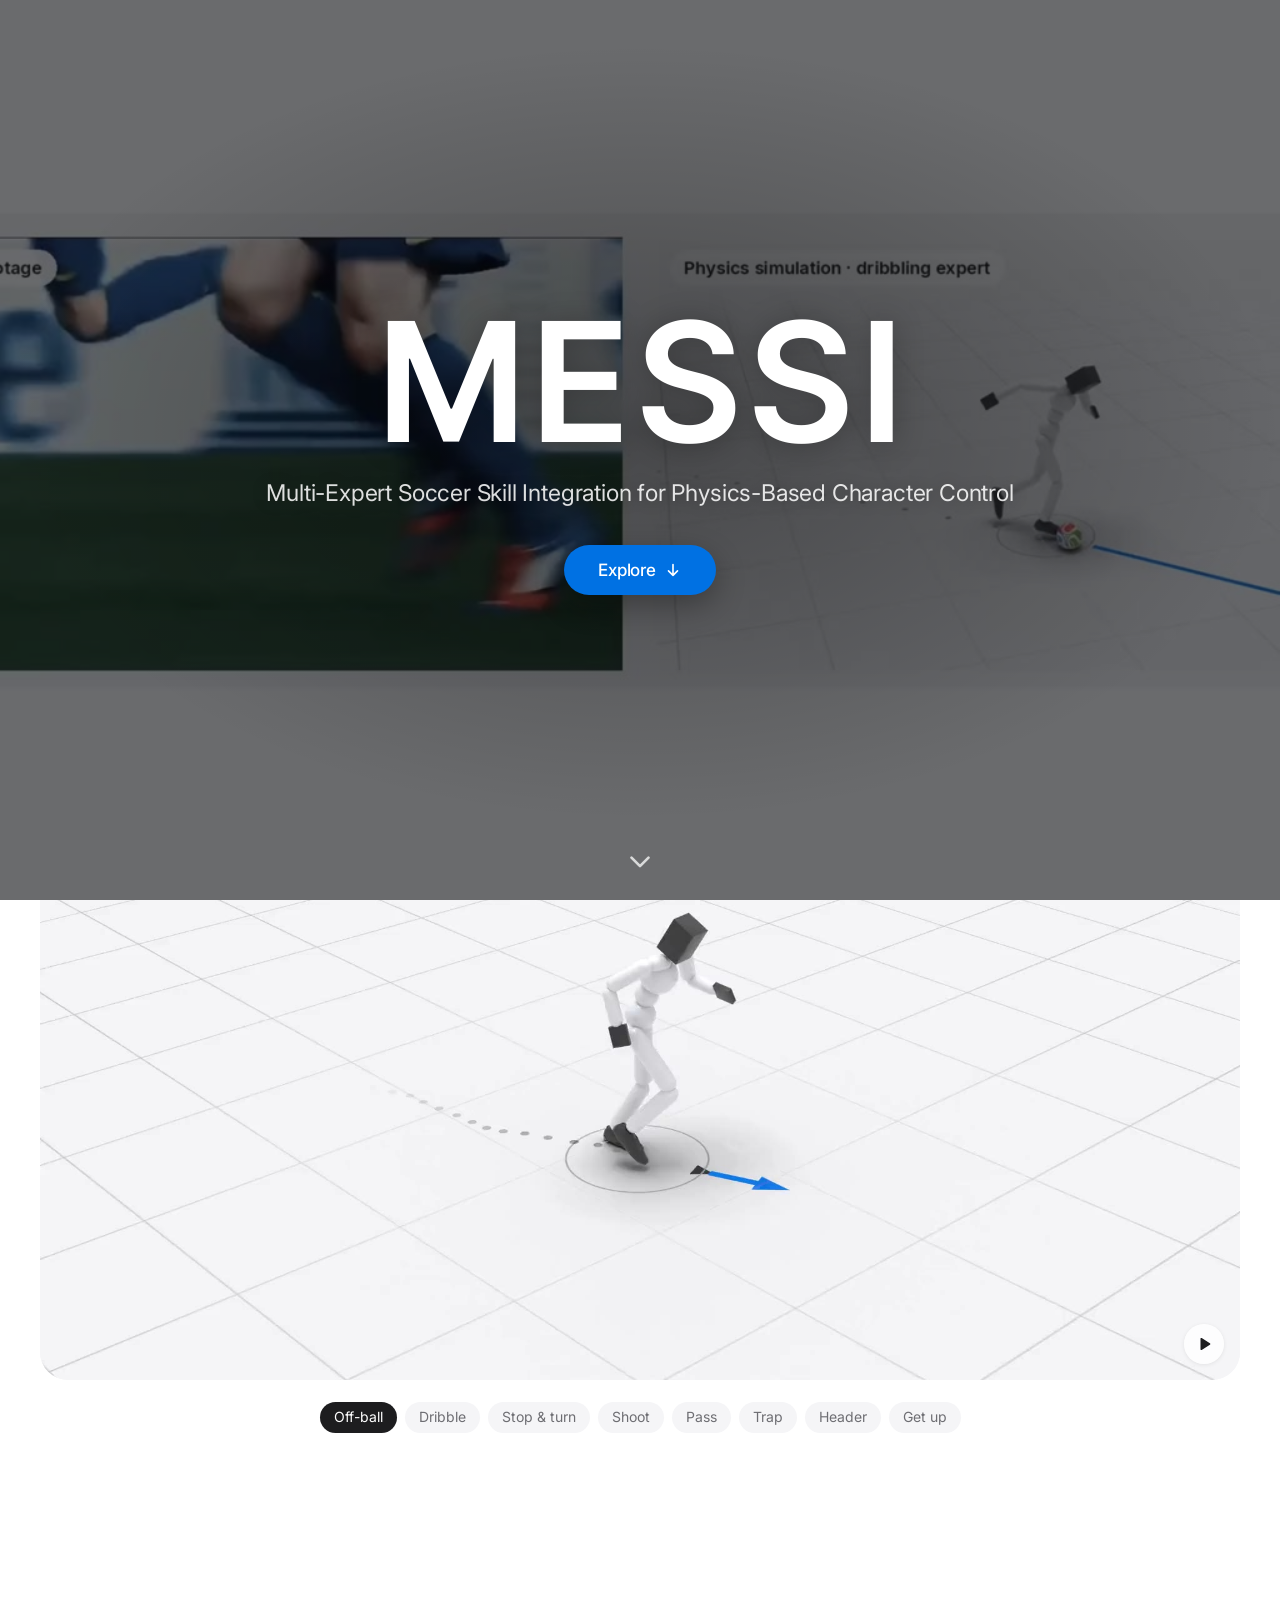
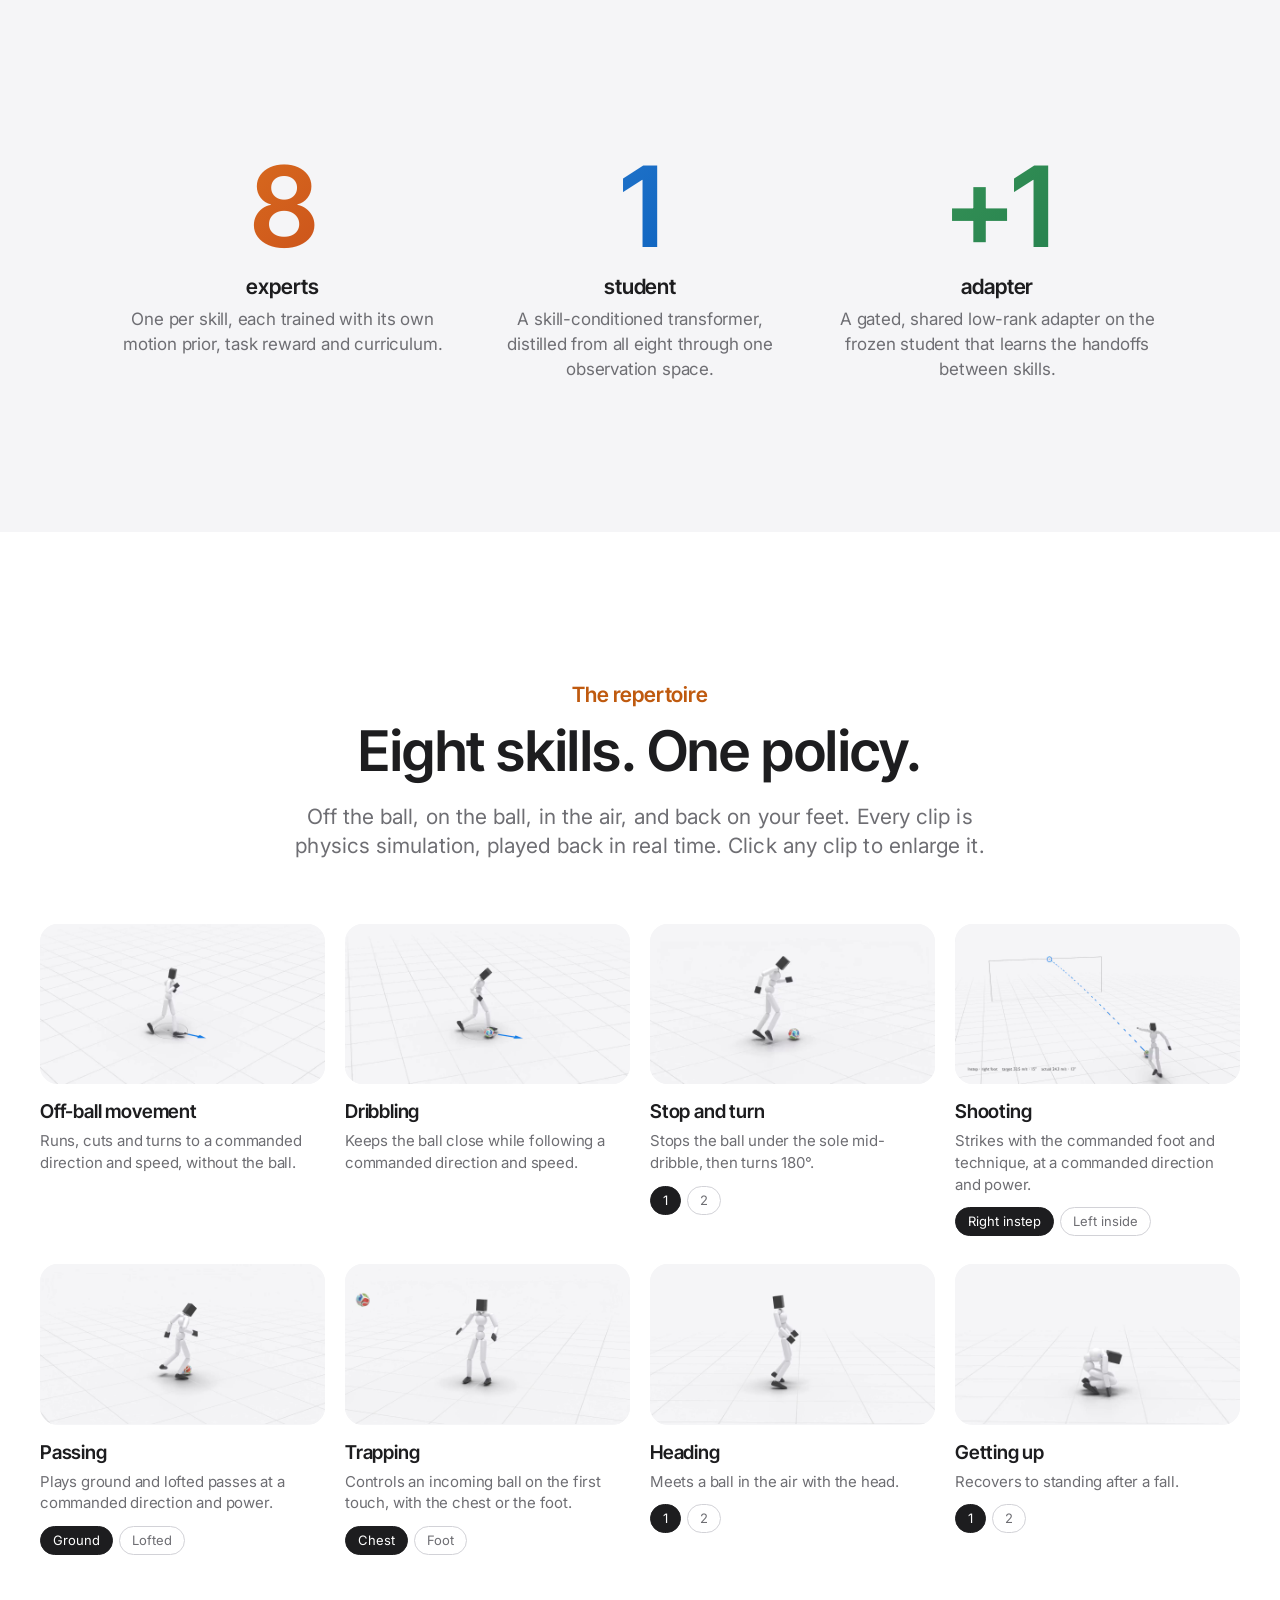
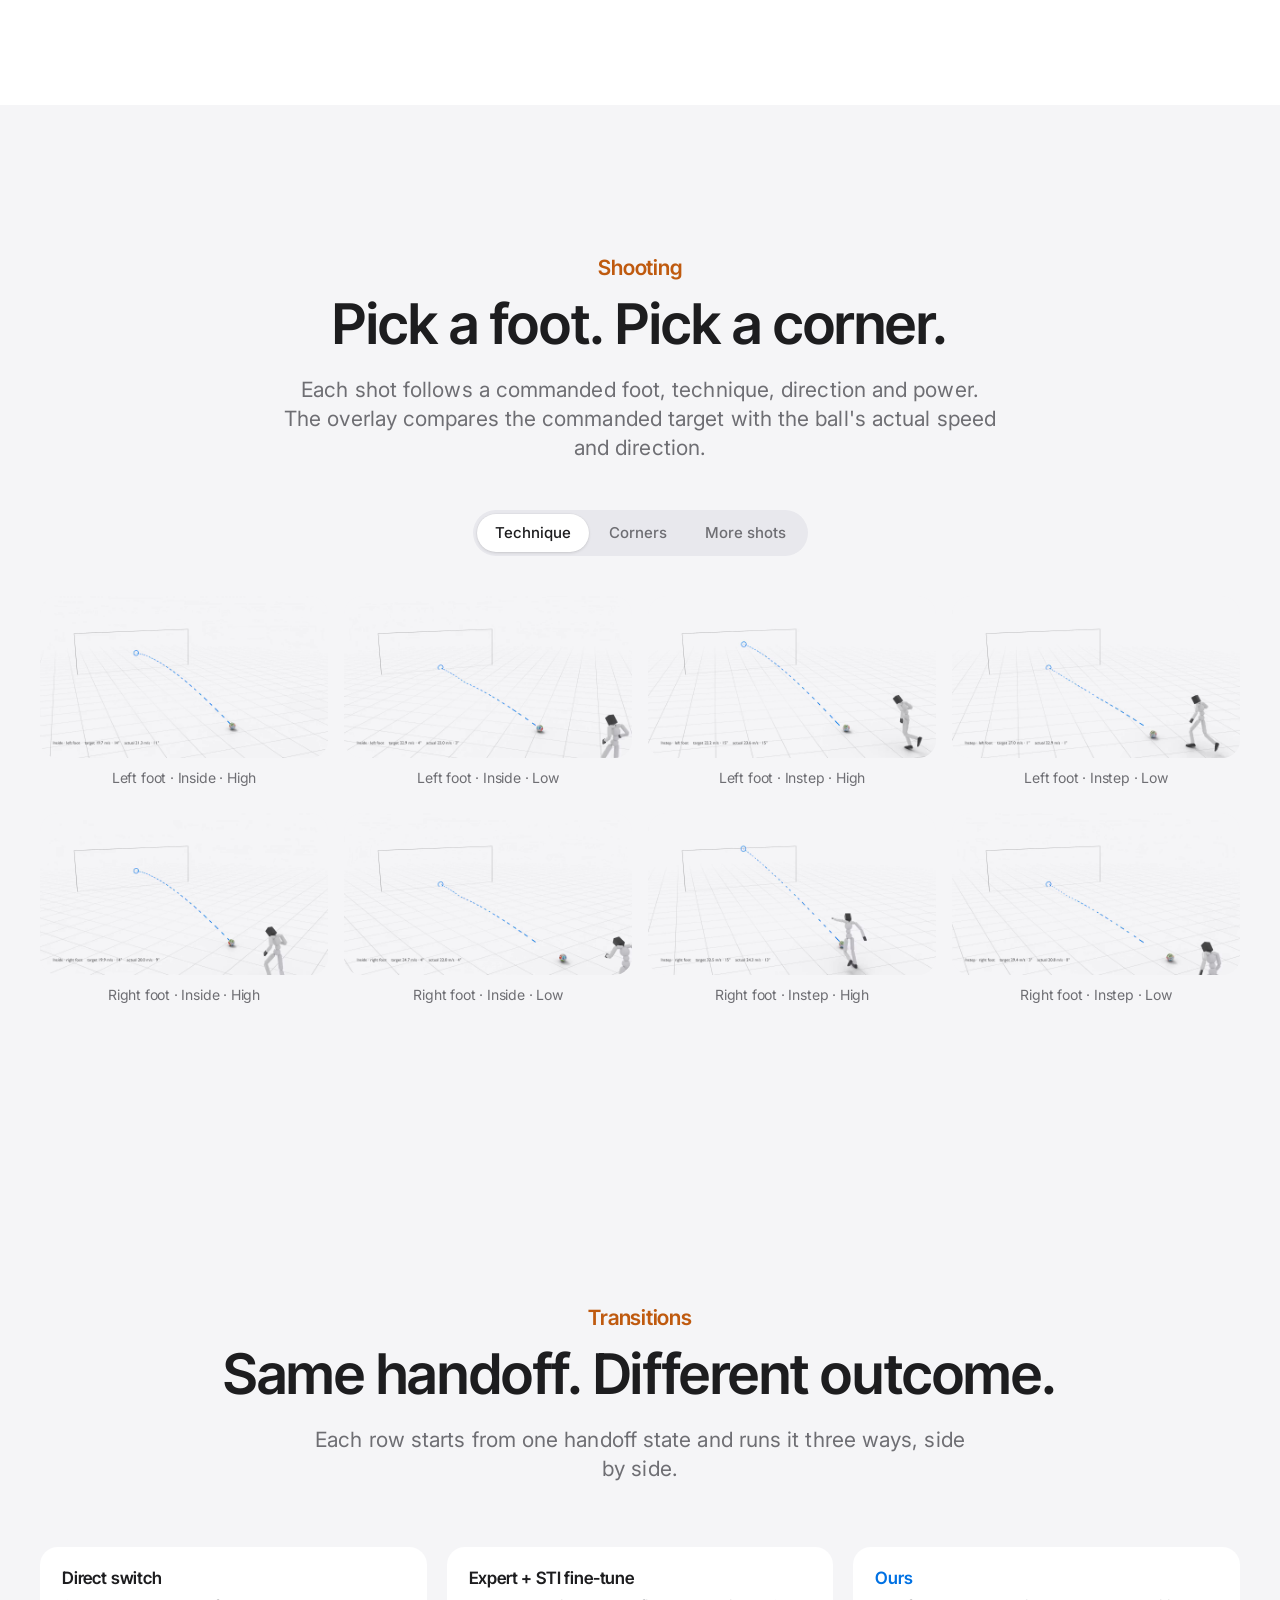
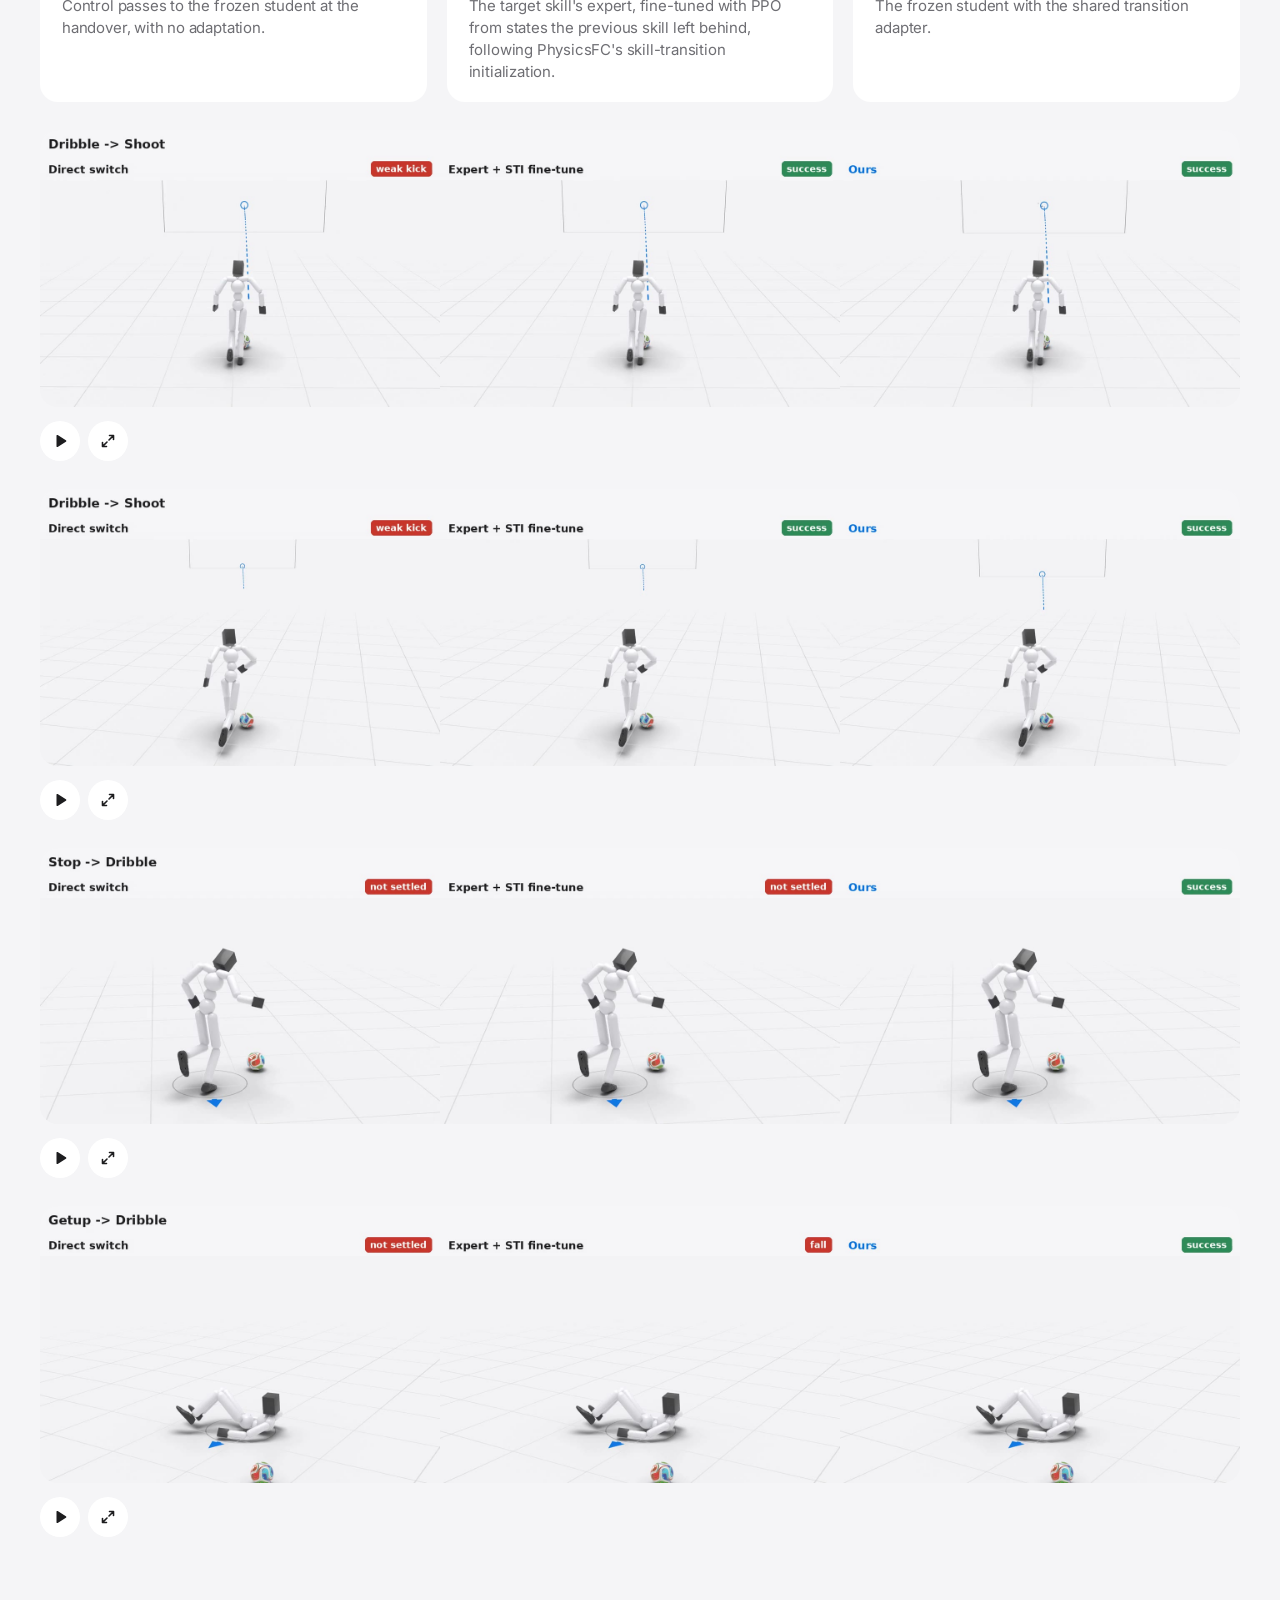
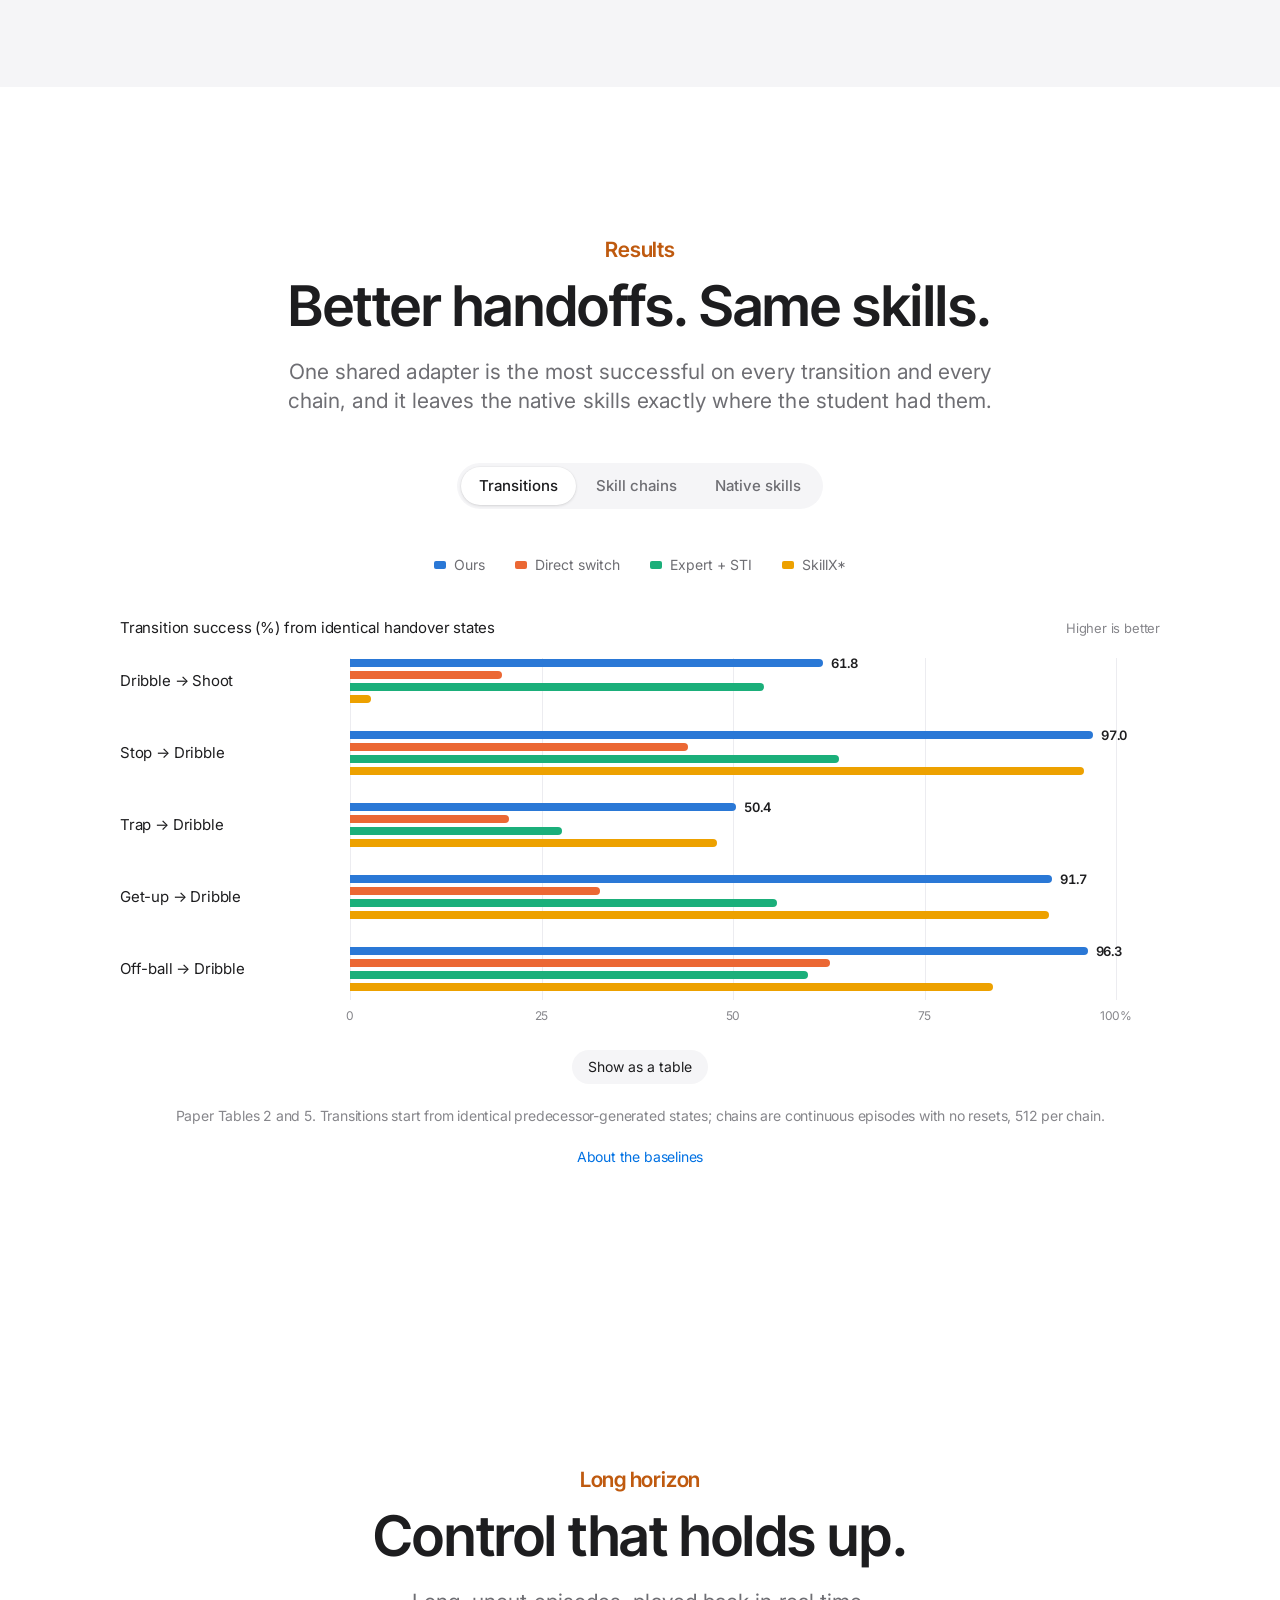
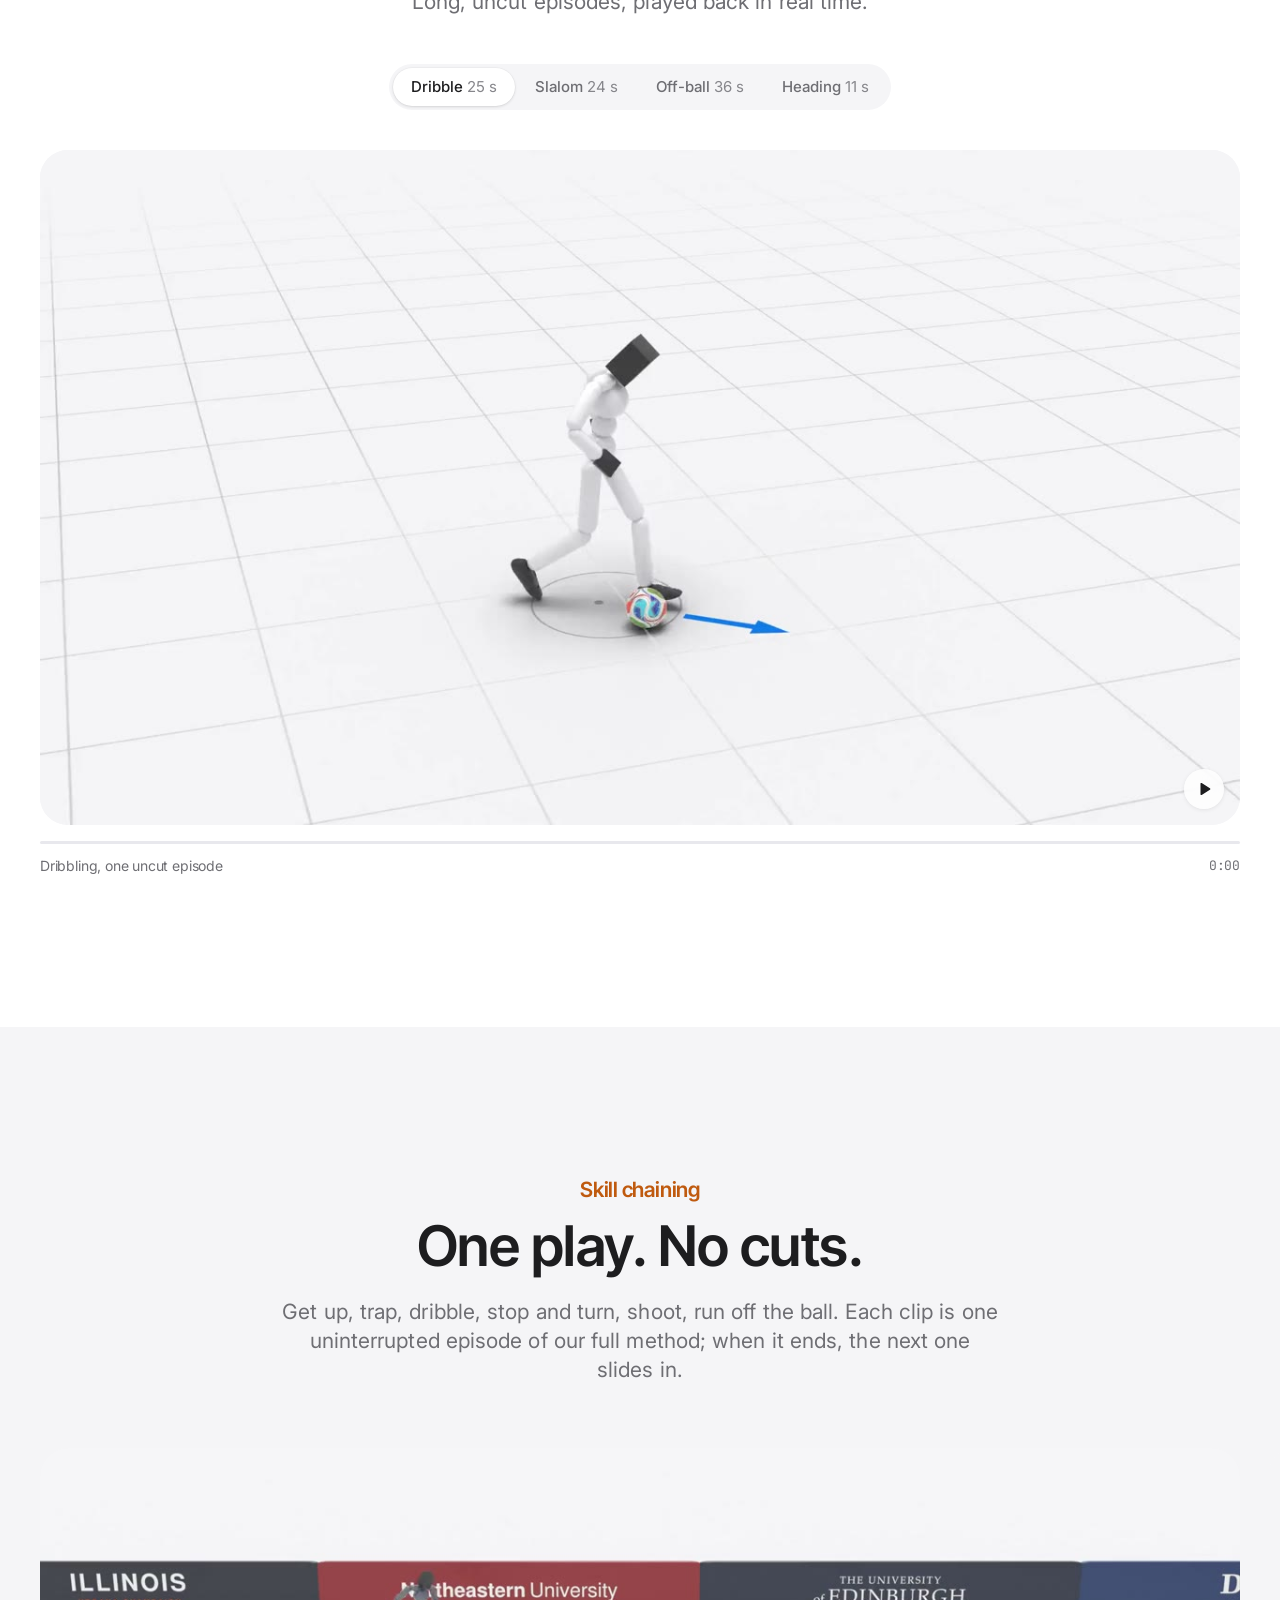
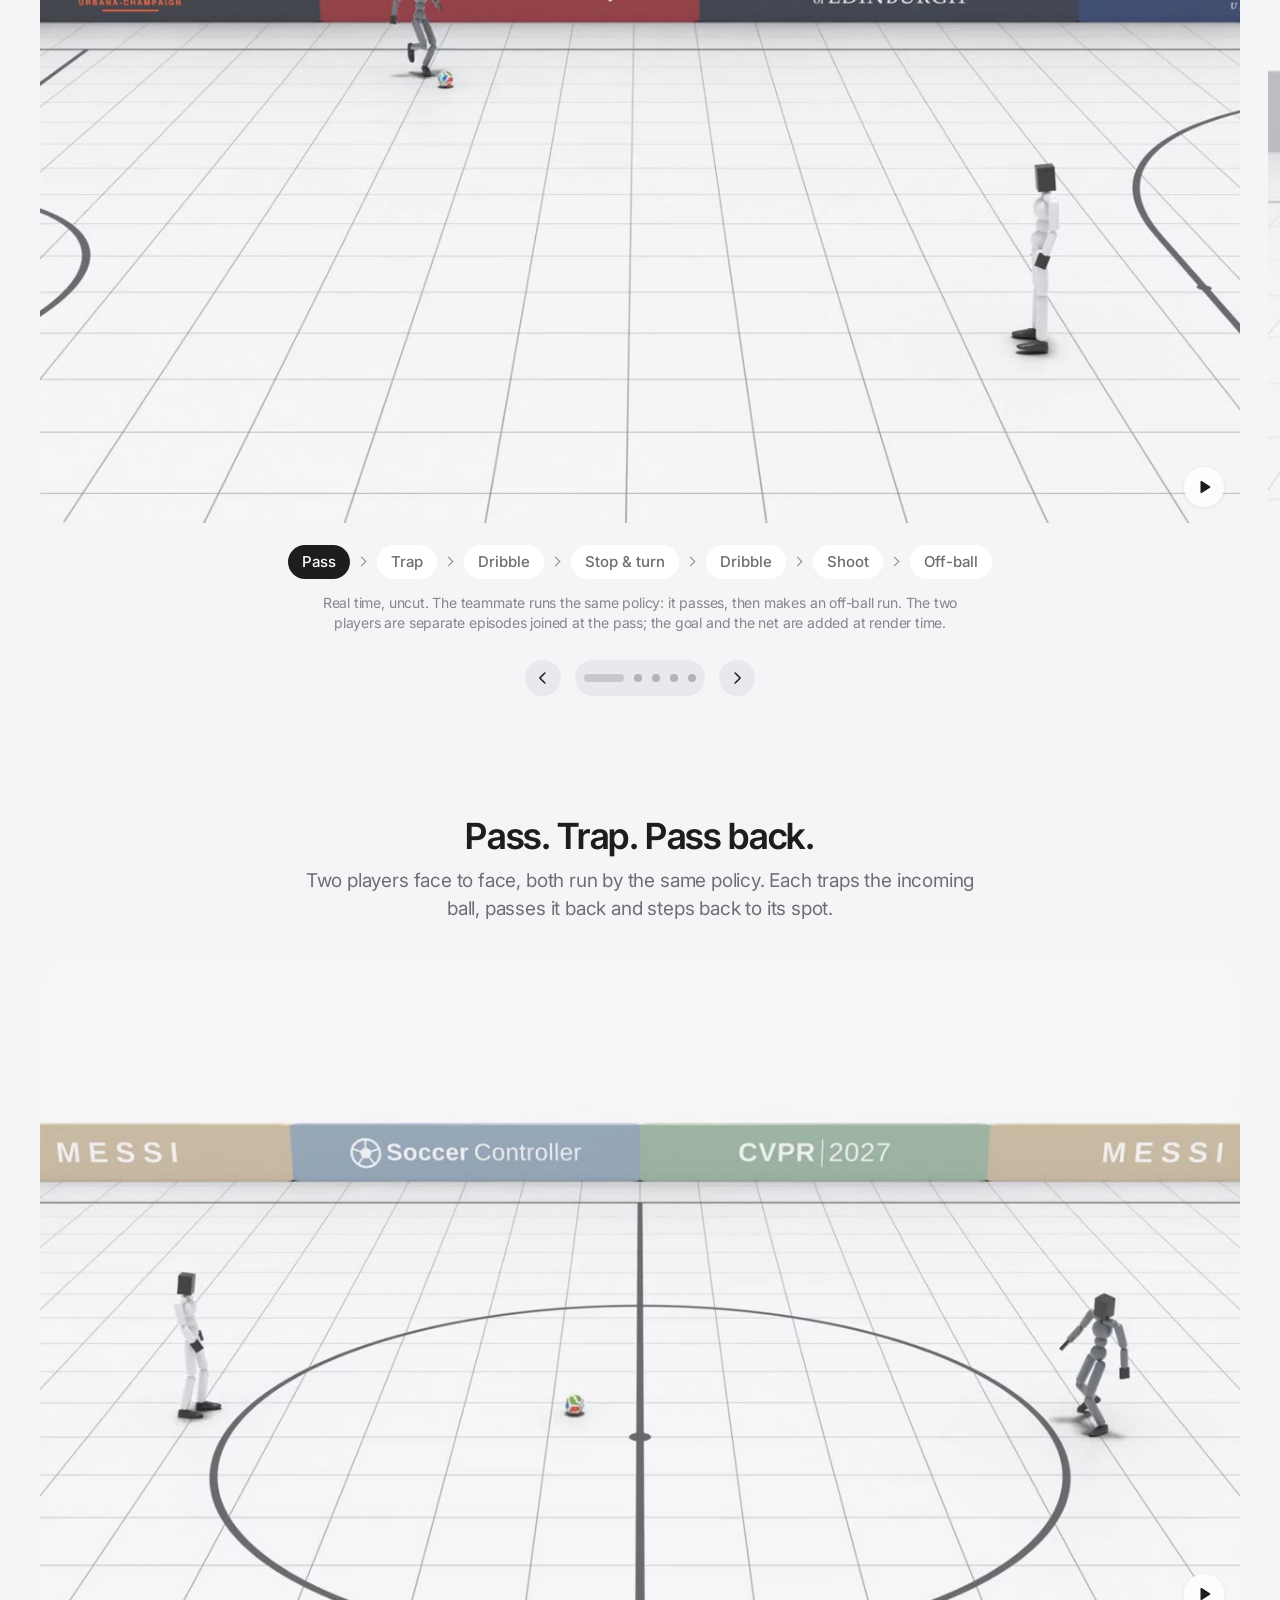
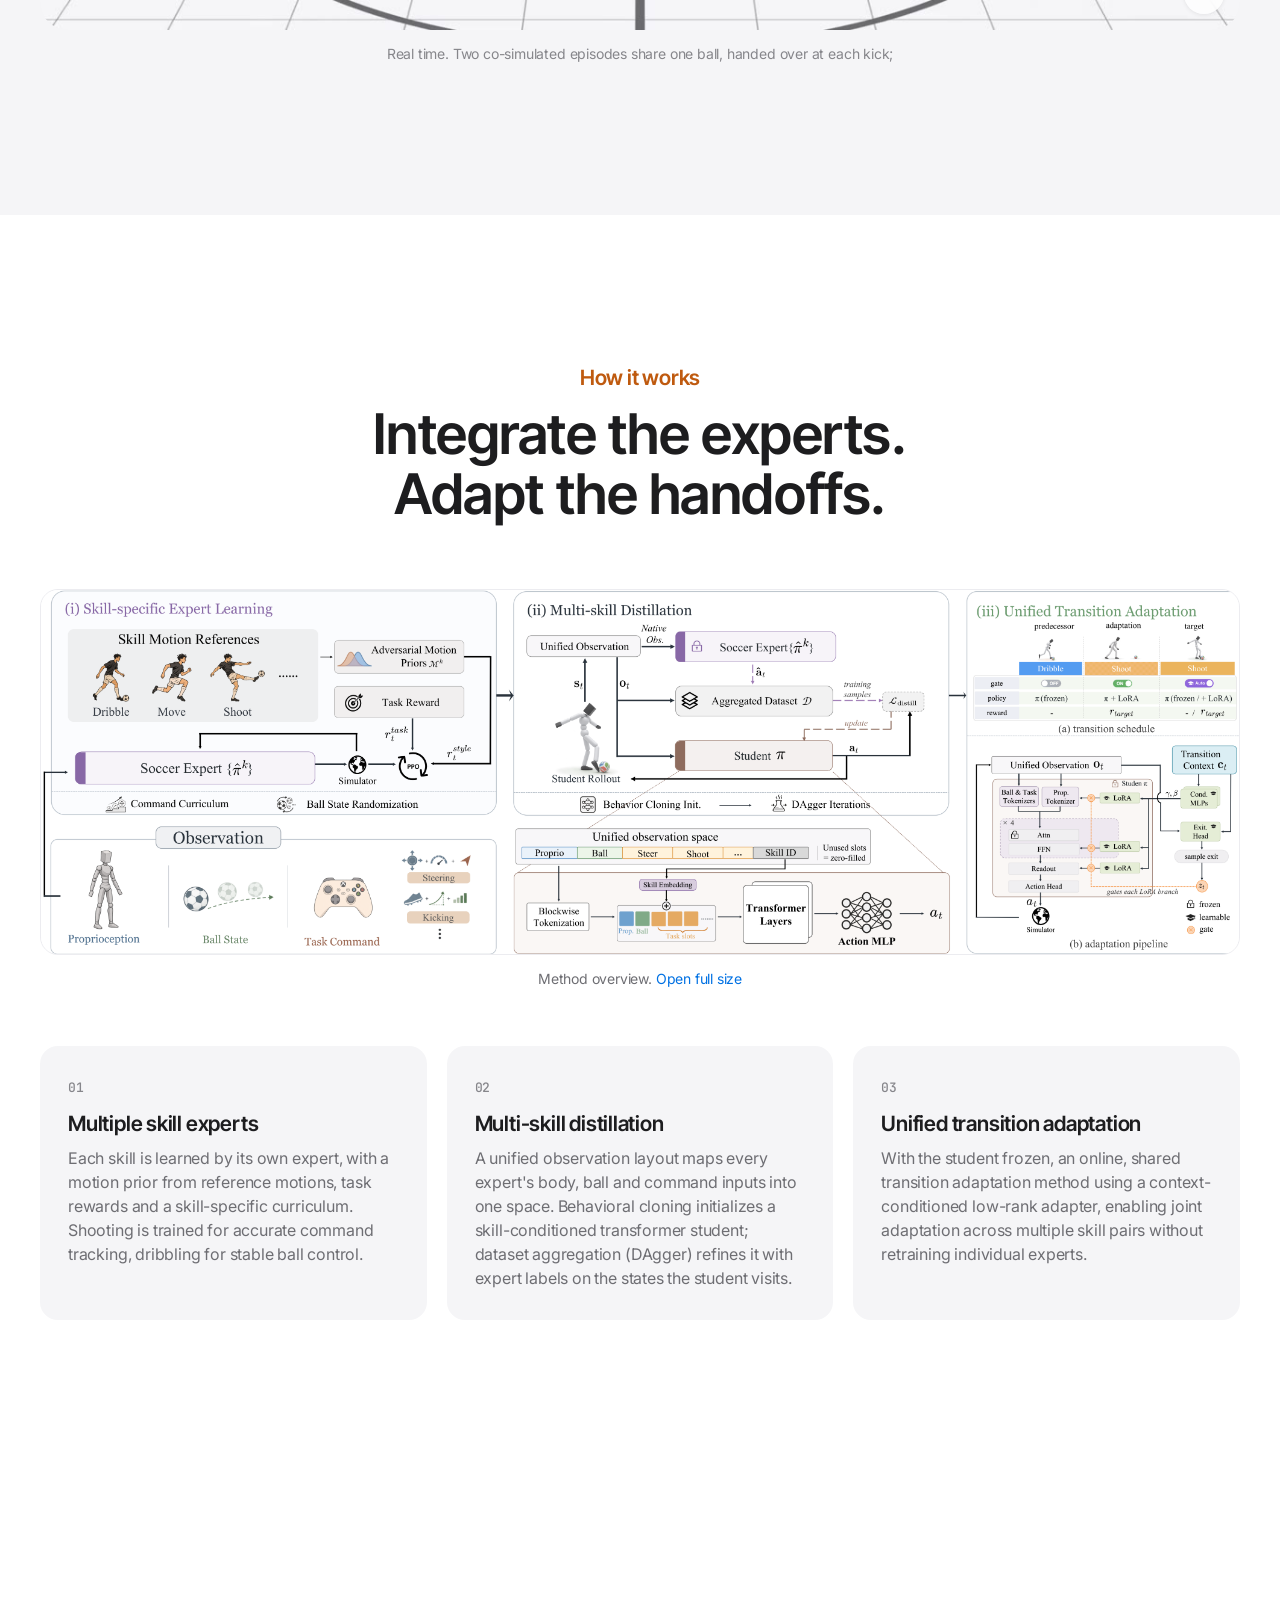
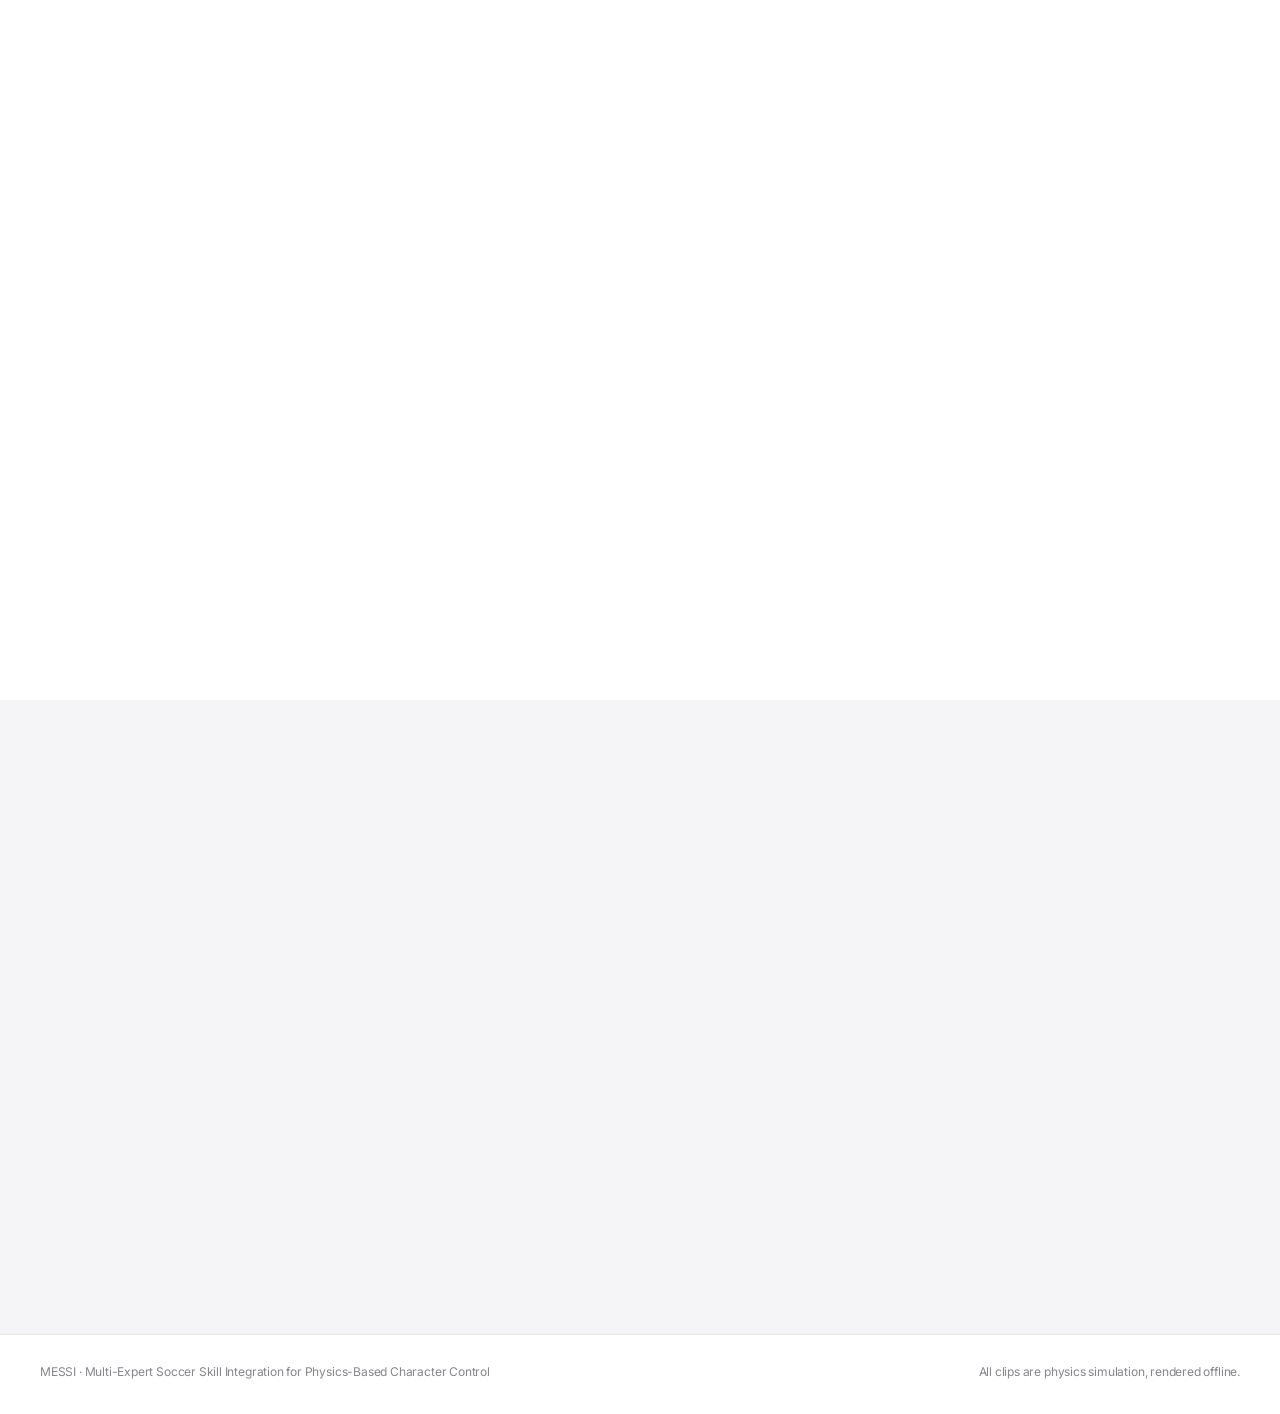
==== commit 2cd3ad6f: "Update MESSI project page Co-Authored-By: Claude Opus 5.5 <noreply@anthropic.com>" ====
--- a/MESSI/index.html
+++ b/MESSI/index.html
@@ -15,10 +15,40 @@
 <link rel="preconnect" href="https://fonts.gstatic.com" crossorigin>
 <link href="https://fonts.googleapis.com/css2?family=Inter+Tight:wght@600&family=Inter:wght@400;500;600&family=JetBrains+Mono:wght@400;500&display=swap" rel="stylesheet">
 <link rel="stylesheet" href="assets/css/style.css">
-<script>document.documentElement.classList.add("js")</script>
+<script>
+  // decided before first paint: the entry page shows unless the URL already points somewhere (#hash) or says ?intro=0
+  (function (d) {
+    d.classList.add("js");
+    var open = !(location.hash.length > 1 || /[?&]intro=0\b/.test(location.search));
+    d.classList.add(open ? "intro-open" : "no-intro");
+    // the entry page always leads to the top of the page: a reload must not restore the old scroll position under it
+    if (open && "scrollRestoration" in history) history.scrollRestoration = "manual";
+  })(document.documentElement);
+</script>
 <script src="assets/js/main.js" defer></script>
 </head>
 <body>
+<!-- ============ ENTRY PAGE ============ -->
+<!-- Full-bleed video, dimmed, with the title centred and an Explore button; Explore, scroll, swipe up or the
+     down arrow lift it like a curtain onto the page below.
+     Links with a #hash, and ?intro=0, skip it. Without main.js the button reloads with ?intro=0.
+     Video: output/explainer_video/website_entry_video.mov (build_media.py "intro/entry"). -->
+<div class="intro" id="intro" role="dialog" aria-modal="true" aria-labelledby="intro-title">
+  <video class="intro-video" muted loop playsinline preload="auto" aria-hidden="true"
+         poster="media/intro/entry.jpg" data-src="media/intro/entry.mp4"></video>
+  <div class="intro-dim" aria-hidden="true"></div>
+  <div class="intro-content">
+    <p class="intro-title" id="intro-title">MESSI</p>
+    <p class="intro-sub">Multi-Expert Soccer Skill Integration for Physics-Based Character Control</p>
+    <a class="btn btn-primary intro-btn" href="?intro=0#top">Explore
+      <svg viewBox="0 0 20 20" fill="none" stroke="currentColor" stroke-width="1.8" stroke-linecap="round" stroke-linejoin="round" aria-hidden="true"><path d="M10 4v12M5 11l5 5 5-5"/></svg>
+    </a>
+  </div>
+  <div class="intro-hint" aria-hidden="true">
+    <svg viewBox="0 0 20 20" fill="none" stroke="currentColor" stroke-width="1.6" stroke-linecap="round" stroke-linejoin="round"><path d="M5 8l5 5 5-5"/></svg>
+  </div>
+</div>
+
 <a class="skip" href="#main">Skip to content</a>
 
 <!-- ============ NAV ============ -->
@@ -475,7 +505,7 @@
                 data-src="media/long/offball.mp4" data-poster="media/long/offball.jpg"
                 data-label="Off-ball movement, one uncut episode">Off-ball<span class="dur">36 s</span></button>
         <button role="tab" type="button" aria-selected="false" tabindex="-1"
-              data-src="media/long/all_corner_pass_and_header.mp4" data-poster="media/long/all_corner_pass_and_header.jpg"
+              data-src="media/long/all_corner_pass_and_header.mp4" data-poster="media/long/offball.jpg"
               data-label="Corner-kick cross followed by a header">Heading<span class="dur">11 s</span></button>
       </div>
     </div>
@@ -501,55 +531,130 @@
     <div class="head reveal">
       <p class="eyebrow">Skill chaining</p>
       <h2 class="h2" id="chain-h">One play. No cuts.</h2>
-      <p class="lede">Trap, dribble, stop and turn, dribble, shoot: one uninterrupted episode of our full
-        method. The teammate runs the same policy. It passes, then makes an off-ball run.</p>
-    </div>
-    <!-- our full method (student + transition adapter): tools/render_studio/ours_chain_rollout.py, picked by a fixed rule,
-         composed by prep_ours_chain_render.py; see output/studio/teaser_chain_ours/README.md -->
-    <div class="reveal">
-      <div class="vbox lg">
-        <video id="chain-video" muted loop playsinline preload="none"
-               poster="media/long/chain_public.jpg" data-src="media/long/chain_public.mp4"
-               aria-label="A teammate passes; the receiver traps, dribbles, stops and turns, dribbles and shoots into the goal while the teammate runs up the far side"></video>
-        <button class="ctrl" type="button" aria-controls="chain-video" aria-label="Pause video">
-          <svg class="i-pause" viewBox="0 0 16 16" fill="currentColor"><rect x="3.5" y="2.5" width="3" height="11" rx="1"/><rect x="9.5" y="2.5" width="3" height="11" rx="1"/></svg>
-          <svg class="i-play" viewBox="0 0 16 16" fill="currentColor"><path d="M4.5 2.8v10.4a.8.8 0 0 0 1.2.7l8.2-5.2a.8.8 0 0 0 0-1.4L5.7 2.1a.8.8 0 0 0-1.2.7z"/></svg>
-        </button>
-      </div>
-      <!-- data-t = phase start in seconds on the video timeline (prep_ours_chain_render.py "phases"; the receive
-           scene's 0.1 s off-ball prefix is folded into Trap) -->
-      <ol class="flow" aria-label="Skill order; jump to a skill in the video" data-chips-for="chain-video">
-        <li><button type="button" data-t="0">Pass</button></li>
-        <li><button type="button" data-t="1.27">Trap</button></li>
-        <li><button type="button" data-t="2.28">Dribble</button></li>
-        <li><button type="button" data-t="4.3">Stop &amp; turn</button></li>
-        <li><button type="button" data-t="4.97">Dribble</button></li>
-        <li><button type="button" data-t="6.98">Shoot</button></li>
-        <li><button type="button" data-t="8.63">Off-ball</button></li>
-      </ol>
-      <p class="fig-note">Real time, uncut. The two players are separate episodes joined at the pass; the goal and the net are added at render time.</p>
-    </div>
-
-
-
-    <!-- Slalom and shoot -->
-    <div class="subhead reveal">
-      <h3>Slalom,  Shoot!</h3>
-      <p>Slalom dribbling followed by a shot on goal.</p>
-    </div>
-    <div class="reveal">
-      <div class="vbox lg">
-        <video id="drill-video" muted loop playsinline preload="none"
-               poster="media/long/slalom_shoot_long_horizon_public.jpg" data-src="media/long/slalom_shoot_long_horizon_public.mp4"
-               aria-label="Slalom dribbling followed by a shot on goal"></video>
-        <button class="ctrl" type="button" aria-controls="drill-video" aria-label="Pause video">
-          <svg class="i-pause" viewBox="0 0 16 16" fill="currentColor"><rect x="3.5" y="2.5" width="3" height="11" rx="1"/><rect x="9.5" y="2.5" width="3" height="11" rx="1"/></svg>
-          <svg class="i-play" viewBox="0 0 16 16" fill="currentColor"><path d="M4.5 2.8v10.4a.8.8 0 0 0 1.2.7l8.2-5.2a.8.8 0 0 0 0-1.4L5.7 2.1a.8.8 0 0 0-1.2.7z"/></svg>
-        </button>
-      </div>
-      <!-- <p class="fig-note">Real time. Two co-simulated episodes share one ball, handed over at each kick;</p> -->
-    </div>
-
+      <p class="lede">Get up, trap, dribble, stop and turn, shoot, run off the ball. Each clip is one uninterrupted
+        episode of our full method; when it ends, the next one slides in.</p>
+    </div>
+    <!-- our full method (student + transition adapter), five episodes as a carousel (main.js "carousel"): each video
+         plays once, then the next slides in. Sources: build_media.py "long/chain*"; slide 1 =
+         output/studio/teaser_chain_ours/README.md, slides 2-5 = output/studio/teaser_chains_more/README.md (picked by a
+         fixed rule). Chip data-t = phase starts on the video timeline (render pkl "phases"); the receive scenes'
+         short off-ball prefix is folded into Trap. -->
+    <div class="carousel reveal" role="region" aria-roledescription="carousel" aria-label="Long skill chains">
+      <div class="car-track">
+        <div class="car-slide on" role="group" aria-roledescription="slide" aria-label="1 of 5: Pass, Trap, Dribble, Stop &amp; turn, Dribble, Shoot, Off-ball">
+          <div class="vbox lg">
+            <video id="chain-video" muted playsinline preload="none"
+                   poster="media/long/chain.jpg" data-src="media/long/chain.mp4"
+                   aria-label="A teammate passes; the receiver traps, dribbles, stops and turns, dribbles and shoots into the goal while the teammate runs up the far side"></video>
+            <button class="ctrl" type="button" aria-controls="chain-video" aria-label="Pause video">
+              <svg class="i-pause" viewBox="0 0 16 16" fill="currentColor"><rect x="3.5" y="2.5" width="3" height="11" rx="1"/><rect x="9.5" y="2.5" width="3" height="11" rx="1"/></svg>
+              <svg class="i-play" viewBox="0 0 16 16" fill="currentColor"><path d="M4.5 2.8v10.4a.8.8 0 0 0 1.2.7l8.2-5.2a.8.8 0 0 0 0-1.4L5.7 2.1a.8.8 0 0 0-1.2.7z"/></svg>
+            </button>
+          </div>
+          <ol class="flow" aria-label="Skill order; jump to a skill in the video" data-chips-for="chain-video">
+            <li><button type="button" data-t="0">Pass</button></li>
+            <li><button type="button" data-t="1.27">Trap</button></li>
+            <li><button type="button" data-t="2.28">Dribble</button></li>
+            <li><button type="button" data-t="4.3">Stop &amp; turn</button></li>
+            <li><button type="button" data-t="4.97">Dribble</button></li>
+            <li><button type="button" data-t="6.98">Shoot</button></li>
+            <li><button type="button" data-t="8.63">Off-ball</button></li>
+          </ol>
+          <p class="fig-note">Real time, uncut. The teammate runs the same policy: it passes, then makes an off-ball run. The two players are separate episodes joined at the pass; the goal and the net are added at render time.</p>
+        </div>
+        <div class="car-slide" role="group" aria-roledescription="slide" aria-label="2 of 5: Dribble, Stop &amp; turn, Dribble, Shoot, Off-ball">
+          <div class="vbox lg">
+            <video id="chain-dsds" muted playsinline preload="none"
+                   poster="media/long/chain_dsds.jpg" data-src="media/long/chain_dsds.mp4"
+                   aria-label="The player dribbles out, stops and turns, dribbles back, shoots into the goal and runs off the ball"></video>
+            <button class="ctrl" type="button" aria-controls="chain-dsds" aria-label="Pause video">
+              <svg class="i-pause" viewBox="0 0 16 16" fill="currentColor"><rect x="3.5" y="2.5" width="3" height="11" rx="1"/><rect x="9.5" y="2.5" width="3" height="11" rx="1"/></svg>
+              <svg class="i-play" viewBox="0 0 16 16" fill="currentColor"><path d="M4.5 2.8v10.4a.8.8 0 0 0 1.2.7l8.2-5.2a.8.8 0 0 0 0-1.4L5.7 2.1a.8.8 0 0 0-1.2.7z"/></svg>
+            </button>
+          </div>
+          <ol class="flow" aria-label="Skill order; jump to a skill in the video" data-chips-for="chain-dsds">
+            <li><button type="button" data-t="0">Dribble</button></li>
+            <li><button type="button" data-t="1.02">Stop &amp; turn</button></li>
+            <li><button type="button" data-t="2.38">Dribble</button></li>
+            <li><button type="button" data-t="4.4">Shoot</button></li>
+            <li><button type="button" data-t="5.9">Off-ball</button></li>
+          </ol>
+          <p class="fig-note">Real time, uncut. The goal and the net are added at render time.</p>
+        </div>
+        <div class="car-slide" role="group" aria-roledescription="slide" aria-label="3 of 5: Get-up, Dribble, Shoot, Off-ball">
+          <div class="vbox lg">
+            <video id="chain-gds" muted playsinline preload="none"
+                   poster="media/long/chain_gds.jpg" data-src="media/long/chain_gds.mp4"
+                   aria-label="The player gets up from the ground, dribbles, shoots into the goal and runs off the ball"></video>
+            <button class="ctrl" type="button" aria-controls="chain-gds" aria-label="Pause video">
+              <svg class="i-pause" viewBox="0 0 16 16" fill="currentColor"><rect x="3.5" y="2.5" width="3" height="11" rx="1"/><rect x="9.5" y="2.5" width="3" height="11" rx="1"/></svg>
+              <svg class="i-play" viewBox="0 0 16 16" fill="currentColor"><path d="M4.5 2.8v10.4a.8.8 0 0 0 1.2.7l8.2-5.2a.8.8 0 0 0 0-1.4L5.7 2.1a.8.8 0 0 0-1.2.7z"/></svg>
+            </button>
+          </div>
+          <ol class="flow" aria-label="Skill order; jump to a skill in the video" data-chips-for="chain-gds">
+            <li><button type="button" data-t="0">Get-up</button></li>
+            <li><button type="button" data-t="2.17">Dribble</button></li>
+            <li><button type="button" data-t="4.18">Shoot</button></li>
+            <li><button type="button" data-t="5.67">Off-ball</button></li>
+          </ol>
+          <p class="fig-note">Real time, uncut. The goal and the net are added at render time.</p>
+        </div>
+        <div class="car-slide" role="group" aria-roledescription="slide" aria-label="4 of 5: Get-up, Dribble, Stop &amp; turn, Dribble, Shoot, Off-ball">
+          <div class="vbox lg">
+            <video id="chain-gdsds" muted playsinline preload="none"
+                   poster="media/long/chain_gdsds.jpg" data-src="media/long/chain_gdsds.mp4"
+                   aria-label="The player gets up from the ground, dribbles, stops and turns, dribbles back, shoots into the goal and runs off the ball"></video>
+            <button class="ctrl" type="button" aria-controls="chain-gdsds" aria-label="Pause video">
+              <svg class="i-pause" viewBox="0 0 16 16" fill="currentColor"><rect x="3.5" y="2.5" width="3" height="11" rx="1"/><rect x="9.5" y="2.5" width="3" height="11" rx="1"/></svg>
+              <svg class="i-play" viewBox="0 0 16 16" fill="currentColor"><path d="M4.5 2.8v10.4a.8.8 0 0 0 1.2.7l8.2-5.2a.8.8 0 0 0 0-1.4L5.7 2.1a.8.8 0 0 0-1.2.7z"/></svg>
+            </button>
+          </div>
+          <ol class="flow" aria-label="Skill order; jump to a skill in the video" data-chips-for="chain-gdsds">
+            <li><button type="button" data-t="0">Get-up</button></li>
+            <li><button type="button" data-t="2.07">Dribble</button></li>
+            <li><button type="button" data-t="4.08">Stop &amp; turn</button></li>
+            <li><button type="button" data-t="4.68">Dribble</button></li>
+            <li><button type="button" data-t="6.7">Shoot</button></li>
+            <li><button type="button" data-t="8.27">Off-ball</button></li>
+          </ol>
+          <p class="fig-note">Real time, uncut. The goal and the net are added at render time.</p>
+        </div>
+        <div class="car-slide" role="group" aria-roledescription="slide" aria-label="5 of 5: Pass, Trap, Dribble, Shoot, Off-ball">
+          <div class="vbox lg">
+            <video id="chain-otds" muted playsinline preload="none"
+                   poster="media/long/chain_otds.jpg" data-src="media/long/chain_otds.mp4"
+                   aria-label="A passer plays the ball in; the receiver traps it, dribbles, shoots into the goal and runs off the ball"></video>
+            <button class="ctrl" type="button" aria-controls="chain-otds" aria-label="Pause video">
+              <svg class="i-pause" viewBox="0 0 16 16" fill="currentColor"><rect x="3.5" y="2.5" width="3" height="11" rx="1"/><rect x="9.5" y="2.5" width="3" height="11" rx="1"/></svg>
+              <svg class="i-play" viewBox="0 0 16 16" fill="currentColor"><path d="M4.5 2.8v10.4a.8.8 0 0 0 1.2.7l8.2-5.2a.8.8 0 0 0 0-1.4L5.7 2.1a.8.8 0 0 0-1.2.7z"/></svg>
+            </button>
+          </div>
+          <ol class="flow" aria-label="Skill order; jump to a skill in the video" data-chips-for="chain-otds">
+            <li><button type="button" data-t="0">Pass</button></li>
+            <li><button type="button" data-t="0.3">Trap</button></li>
+            <li><button type="button" data-t="1.37">Dribble</button></li>
+            <li><button type="button" data-t="3.38">Shoot</button></li>
+            <li><button type="button" data-t="5">Off-ball</button></li>
+          </ol>
+          <p class="fig-note">Real time, uncut. The passer is a separate episode of the pass expert, joined at the pass; the goal and the net are added at render time.</p>
+        </div>
+      </div>
+      <div class="car-nav">
+        <button class="car-arrow" type="button" data-dir="-1" aria-label="Previous chain">
+          <svg viewBox="0 0 20 20" fill="none" stroke="currentColor" stroke-width="1.8" stroke-linecap="round" stroke-linejoin="round" aria-hidden="true"><path d="M12 4.5L6.5 10l5.5 5.5"/></svg>
+        </button>
+        <div class="car-dots">
+          <button class="car-dot" type="button" aria-label="Chain 1: Pass, Trap, Dribble, Stop &amp; turn, Dribble, Shoot, Off-ball" aria-current="true"><i></i></button>
+          <button class="car-dot" type="button" aria-label="Chain 2: Dribble, Stop &amp; turn, Dribble, Shoot, Off-ball"><i></i></button>
+          <button class="car-dot" type="button" aria-label="Chain 3: Get-up, Dribble, Shoot, Off-ball"><i></i></button>
+          <button class="car-dot" type="button" aria-label="Chain 4: Get-up, Dribble, Stop &amp; turn, Dribble, Shoot, Off-ball"><i></i></button>
+          <button class="car-dot" type="button" aria-label="Chain 5: Pass, Trap, Dribble, Shoot, Off-ball"><i></i></button>
+        </div>
+        <button class="car-arrow" type="button" data-dir="1" aria-label="Next chain">
+          <svg viewBox="0 0 20 20" fill="none" stroke="currentColor" stroke-width="1.8" stroke-linecap="round" stroke-linejoin="round" aria-hidden="true"><path d="M8 4.5l5.5 5.5L8 15.5"/></svg>
+        </button>
+      </div>
+    </div>
 
     <!-- two-player passing drill: tools/render_studio/pass_drill_cosim.py + prep_drill_render.py;
          see output/studio/pass_drill/README.md (the pick rule and every run) -->
@@ -561,7 +666,7 @@
     <div class="reveal">
       <div class="vbox lg">
         <video id="drill-video" muted loop playsinline preload="none"
-               poster="media/long/drill_public.jpg" data-src="media/long/drill_public.mp4"
+               poster="media/long/drill.jpg" data-src="media/long/drill.mp4"
                aria-label="Two players pass a ball back and forth: each traps it, passes it back and returns to its spot"></video>
         <button class="ctrl" type="button" aria-controls="drill-video" aria-label="Pause video">
           <svg class="i-pause" viewBox="0 0 16 16" fill="currentColor"><rect x="3.5" y="2.5" width="3" height="11" rx="1"/><rect x="9.5" y="2.5" width="3" height="11" rx="1"/></svg>
@@ -570,11 +675,6 @@
       </div>
       <p class="fig-note">Real time. Two co-simulated episodes share one ball, handed over at each kick;</p>
     </div>
-
-
-
-
-
   </div>
 </section>
 
@@ -586,9 +686,9 @@
       <h2 class="h2" id="method-h">Integrate the experts.<br>Adapt the handoffs.</h2>
     </div>
     <figure class="fig framed reveal">
-      <img src="assets/img/pipeline.png" width="1750" height="1011" loading="lazy"
+      <img src="assets/img/pipeline_v2.png" width="1750" height="1011" loading="lazy"
            alt="MESSI overview. (a) Skill teachers trained with motion priors, task objectives and PPO form a teacher bank. (b) Multi-skill distillation into a student through behavioral cloning and DAgger. (c) The unified student: unified observation, skill embedding, masked transformer, actor MLP. (d) Transition adaptation: a LoRA on the frozen student trained with target reward from previous-skill and native start states.">
-      <figcaption>Method overview. <a href="assets/img/pipeline.png" target="_blank" rel="noopener">Open full size</a></figcaption>
+      <figcaption>Method overview. <a href="assets/img/pipeline_v2.png" target="_blank" rel="noopener">Open full size</a></figcaption>
     </figure>
     <div class="steps">
       <div class="step reveal">
--- a/MESSI/assets/css/style.css
+++ b/MESSI/assets/css/style.css
@@ -232,6 +232,47 @@
   border-top:1.5px solid var(--ink3); border-right:1.5px solid var(--ink3); transform:rotate(45deg);
 }
 .flow b{ background:var(--page); border-radius:999px; padding:6px 14px; font-size:15px; font-weight:500; color:var(--ink) }
+
+/* ---------- carousel (#chain): full-width slides; the neighbours peek in from the sides, dimmed; a click on one, the
+   arrows, the dots, a swipe or ←/→ moves; the active video plays once, then the next slides in. The active dot is a
+   pill that fills with the video's progress. ---------- */
+#chain{ overflow-x:hidden; overflow-x:clip }   /* the peeking neighbours must not widen the page */
+.carousel{ --car-gap:16px; position:relative }
+@media (min-width:735px){ .carousel{ --car-gap:28px } }
+.car-track{
+  display:flex; align-items:flex-start; gap:var(--car-gap); touch-action:pan-y;
+  transform:translateX(calc(var(--i, 0) * -1 * (100% + var(--car-gap))));
+  transition:transform .75s var(--ease);
+}
+.car-track{ -webkit-user-select:none; user-select:none }
+.car-track.dragging{ transition:none; cursor:grabbing }
+.car-slide{ flex:0 0 100%; min-width:0; transition:opacity .6s var(--ease) }
+.car-slide:not(.on){ opacity:.32; cursor:pointer }
+.car-slide:not(.on) *{ pointer-events:none }   /* a click anywhere on a neighbour selects it */
+.car-slide .ctrl{ transition:opacity .4s var(--ease) }
+.car-slide:not(.on) .ctrl{ opacity:0 }
+.car-slide .fig-note{ max-width:780px; margin-inline:auto; text-wrap:balance }
+.car-nav{ display:flex; align-items:center; justify-content:center; gap:14px; margin-top:26px }
+.car-arrow{
+  width:36px; height:36px; border:0; border-radius:50%; display:grid; place-items:center; color:var(--ink);
+  background:var(--fill); transition:background .2s;
+}
+.car-arrow:hover{ background:var(--hair) }
+.car-arrow svg{ width:18px; height:18px }
+.car-dots{ display:flex; align-items:center; padding:0 4px; border-radius:999px; background:var(--fill); height:36px }
+.car-dot{ border:0; background:none; padding:0 5px; height:36px; display:grid; place-items:center }
+.car-dot i{
+  position:relative; display:block; width:8px; height:8px; border-radius:4px; overflow:hidden; background:var(--ink3);
+  opacity:.55; transition:width .5s var(--ease), opacity .3s;
+}
+.car-dot:hover i{ opacity:.85 }
+.car-dot[aria-current="true"] i{ width:40px; opacity:1; background:#c7c7cc }
+.car-dot i::after{
+  content:""; position:absolute; inset:0; background:var(--ink); border-radius:inherit;
+  transform:scaleX(var(--p, 0)); transform-origin:left;
+}
+.car-dot:not([aria-current="true"]) i::after{ display:none }
+@media (prefers-reduced-motion:reduce){ .car-track, .car-slide, .car-dot i{ transition:none } }
 
 /* ---------- method steps ---------- */
 .steps{ display:grid; gap:20px; margin-top:56px; counter-reset:step }
@@ -380,3 +421,53 @@
   .r-about dl{ grid-template-columns:1fr }
 }
 @media (prefers-reduced-motion:reduce){ .r-fill, .r-val{ transition:none } }
+
+/* ---------- entry page: full-bleed video, lifted like a curtain by Explore ----------
+   Shown only with JS and only when <head> decided "intro-open" (no #hash, no ?intro=0).
+   The video is dimmed by .intro-dim (darker toward the centre, where the white title sits). */
+.intro{ display:none }
+.js.intro-open .intro, .js .intro.leaving{ display:flex }
+html.intro-open, html.intro-open body, html.intro-lock, html.intro-lock body{ overflow:hidden }
+.intro{
+  position:fixed; inset:0; z-index:200; flex-direction:column; align-items:center;
+  background:#111214; overflow:hidden; transition:transform 1.1s cubic-bezier(.76,0,.24,1);
+}
+.intro.leaving{ transform:translateY(-100%) }
+.intro-video{ position:absolute; inset:0; width:100%; height:100%; object-fit:cover }
+.intro-dim{
+  position:absolute; inset:0; pointer-events:none;
+  background:radial-gradient(ellipse 70% 60% at 50% 48%, rgba(0,0,0,.3), rgba(0,0,0,0) 72%), rgba(8,9,12,.6);
+}
+.intro-content{
+  position:absolute; z-index:1; inset:0; display:flex; flex-direction:column; align-items:center; justify-content:center;
+  padding:0 var(--gut); text-align:center; color:#fff;
+  transition:opacity .5s var(--ease), transform .8s var(--ease);
+}
+.intro-title{
+  margin:0; padding-left:.06em; font:600 clamp(72px, 13vw, 176px)/.92 var(--display); letter-spacing:.06em;
+  text-shadow:0 2px 30px rgba(0,0,0,.25);
+}
+.intro-sub{
+  margin:20px 0 0; max-width:820px; font:400 clamp(17px, 1.8vw, 24px)/1.35 var(--text); color:rgba(255,255,255,.86);
+  text-wrap:balance; text-shadow:0 1px 16px rgba(0,0,0,.3);
+}
+.intro-btn{ margin-top:36px }
+.intro.leaving .intro-content{ opacity:0; transform:translateY(-40px) }
+.intro-btn{ padding:15px 34px; font-size:17px; box-shadow:0 10px 30px rgba(0,0,0,.3) }
+.intro-btn:hover{ text-decoration:none }
+.intro-hint{
+  position:absolute; z-index:1; left:50%; bottom:22px; width:34px; height:34px; margin-left:-17px; color:rgba(255,255,255,.75);
+  animation:intro-bob 2.2s var(--ease) infinite;
+}
+.intro-hint svg{ width:100%; height:100% }
+@keyframes intro-bob{ 0%,100%{ transform:translateY(0); opacity:.5 } 50%{ transform:translateY(6px); opacity:1 } }
+@keyframes intro-in{ from{ opacity:0; transform:translateY(18px) } to{ opacity:1; transform:none } }
+@media (prefers-reduced-motion:no-preference){
+  .intro-content > *{ animation:intro-in .9s var(--ease) .2s both }
+  .intro-content > :nth-child(2){ animation-delay:.32s }
+  .intro-content > :nth-child(3){ animation-delay:.46s }
+}
+@media (prefers-reduced-motion:reduce){
+  .intro, .intro-content{ transition:none }
+  .intro-hint{ animation:none }
+}
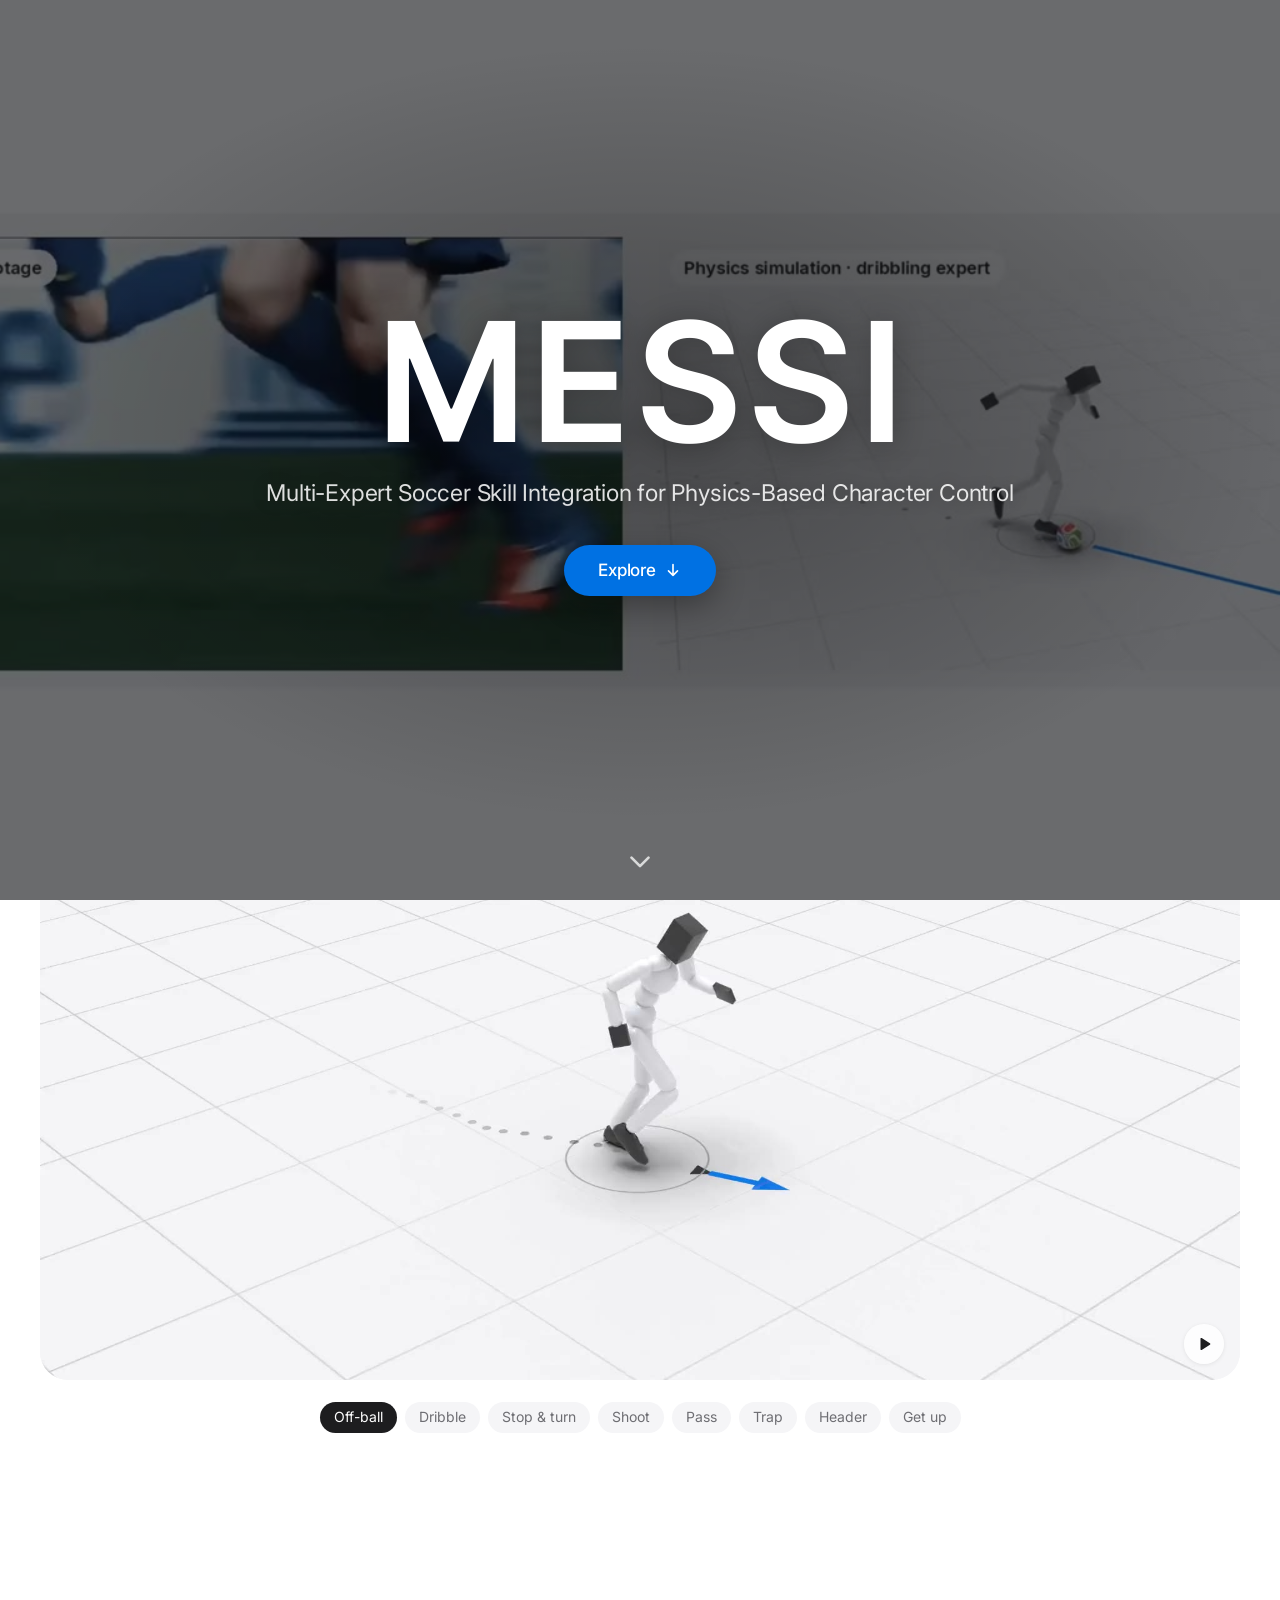
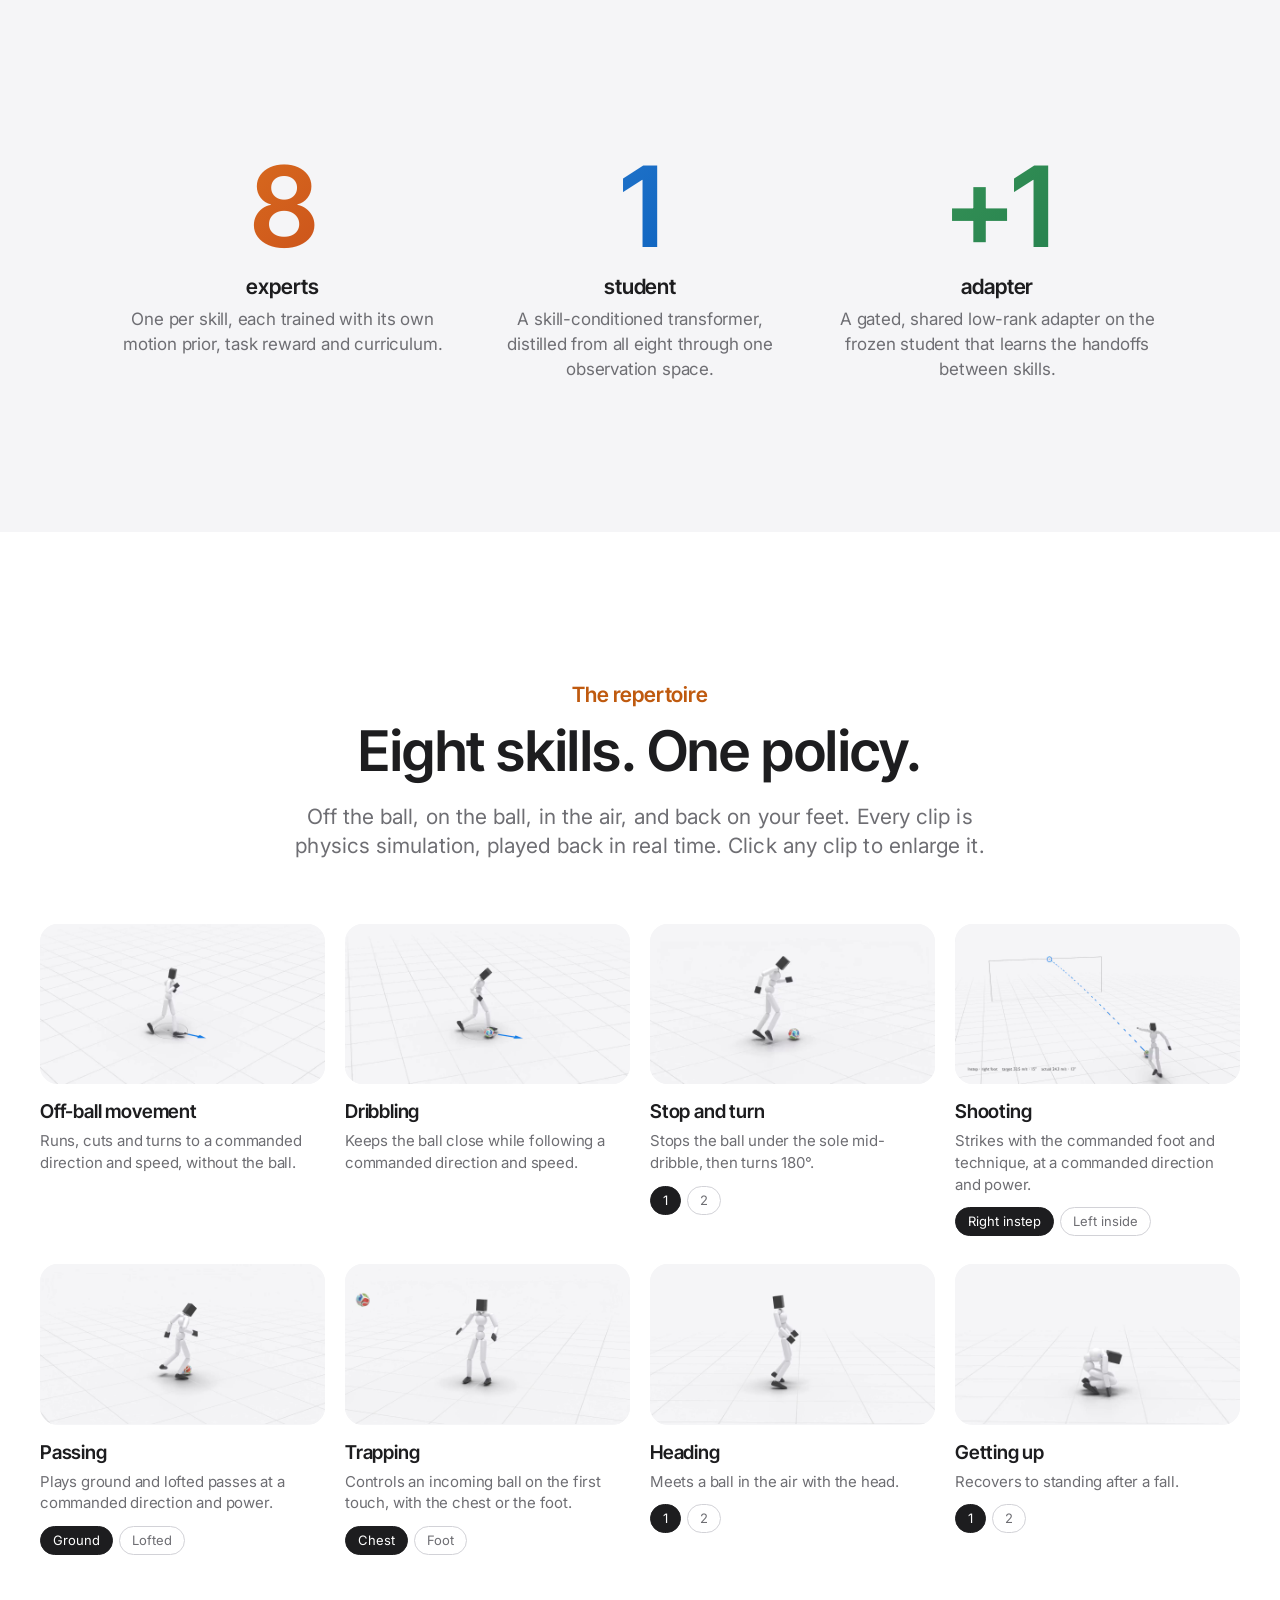
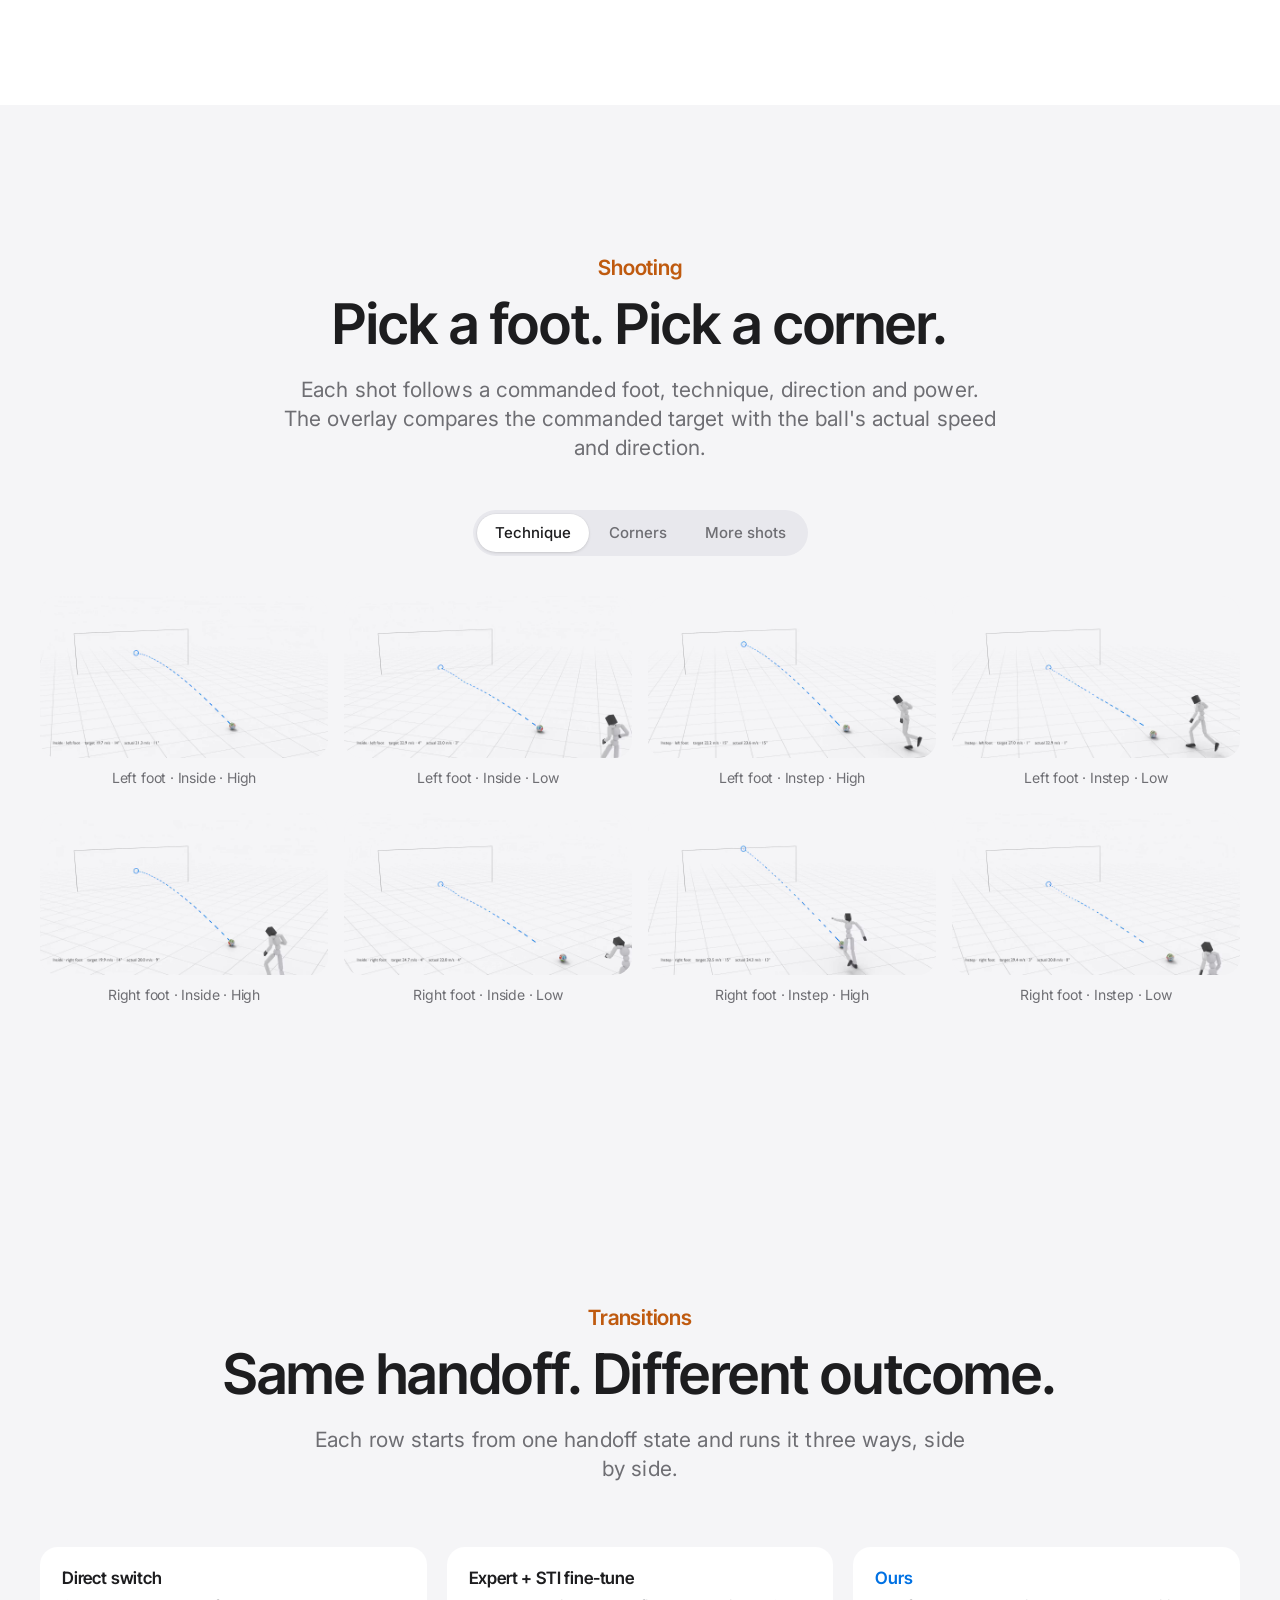
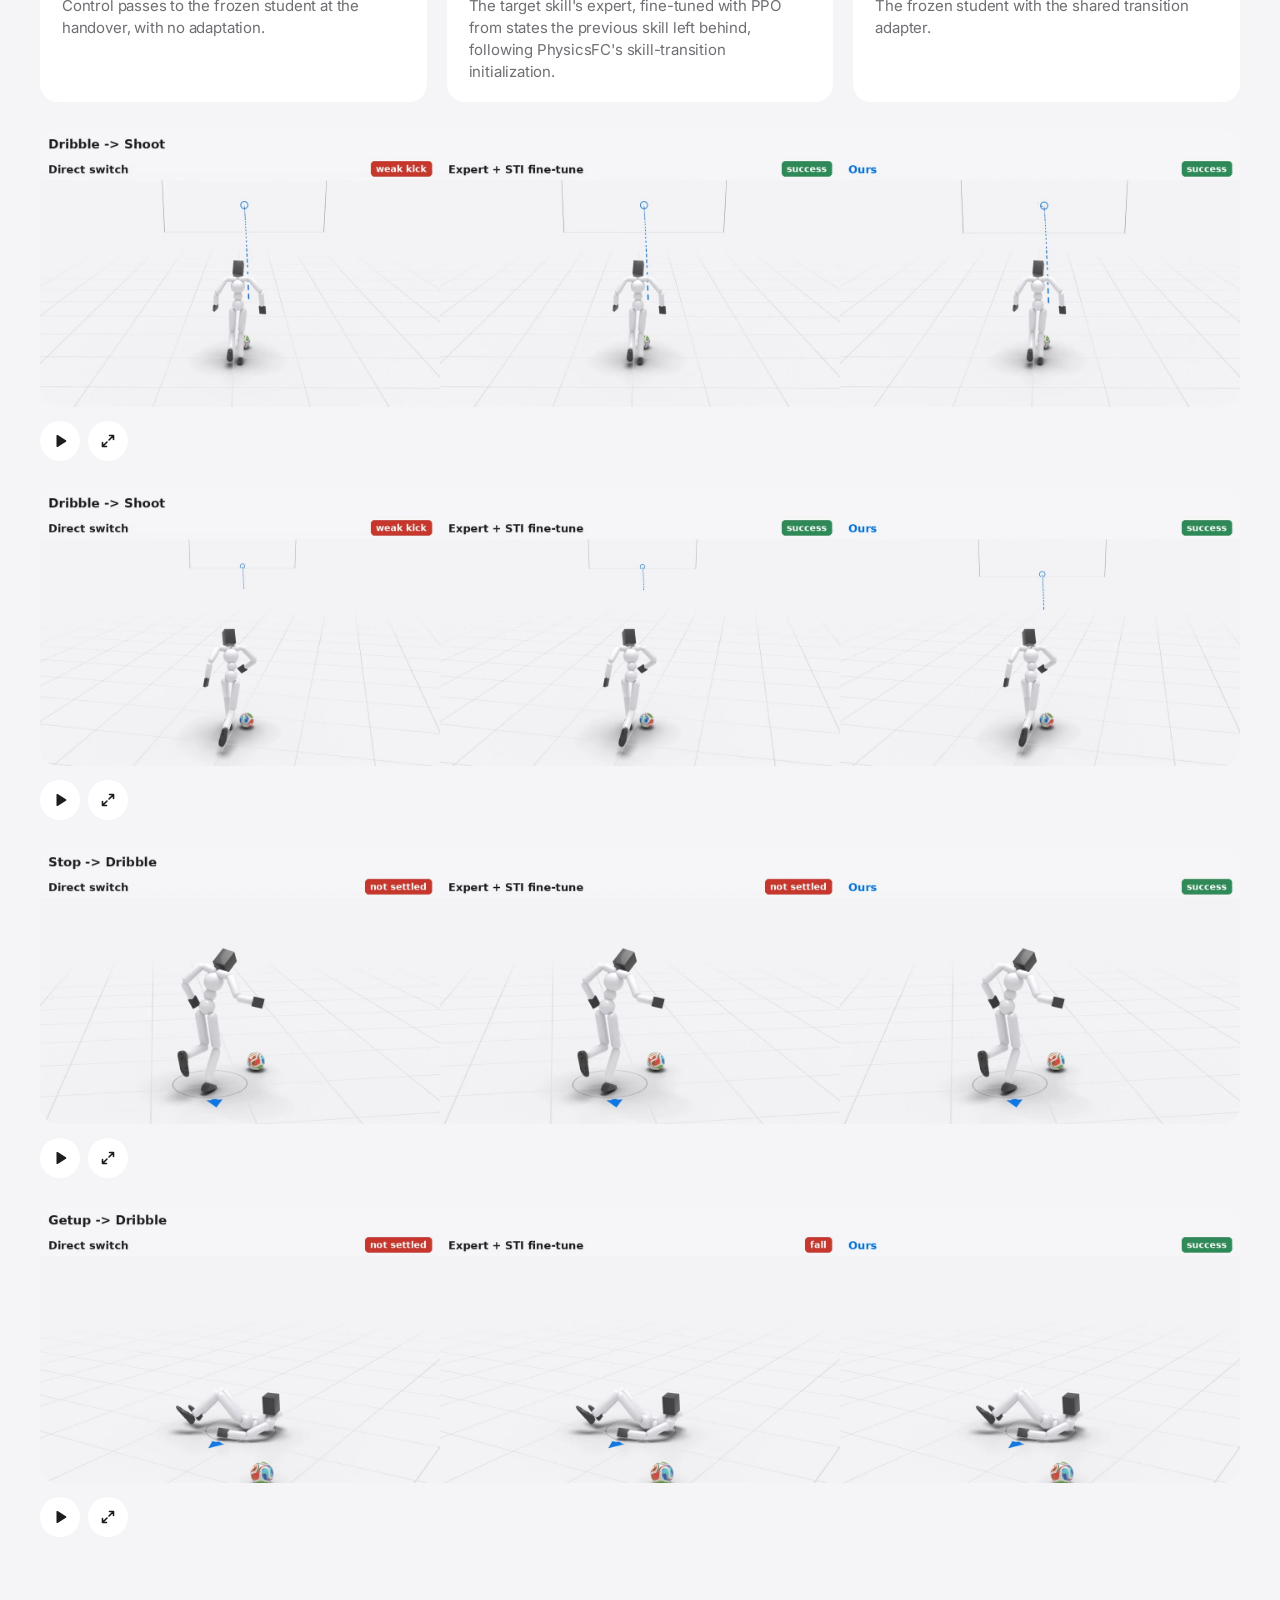
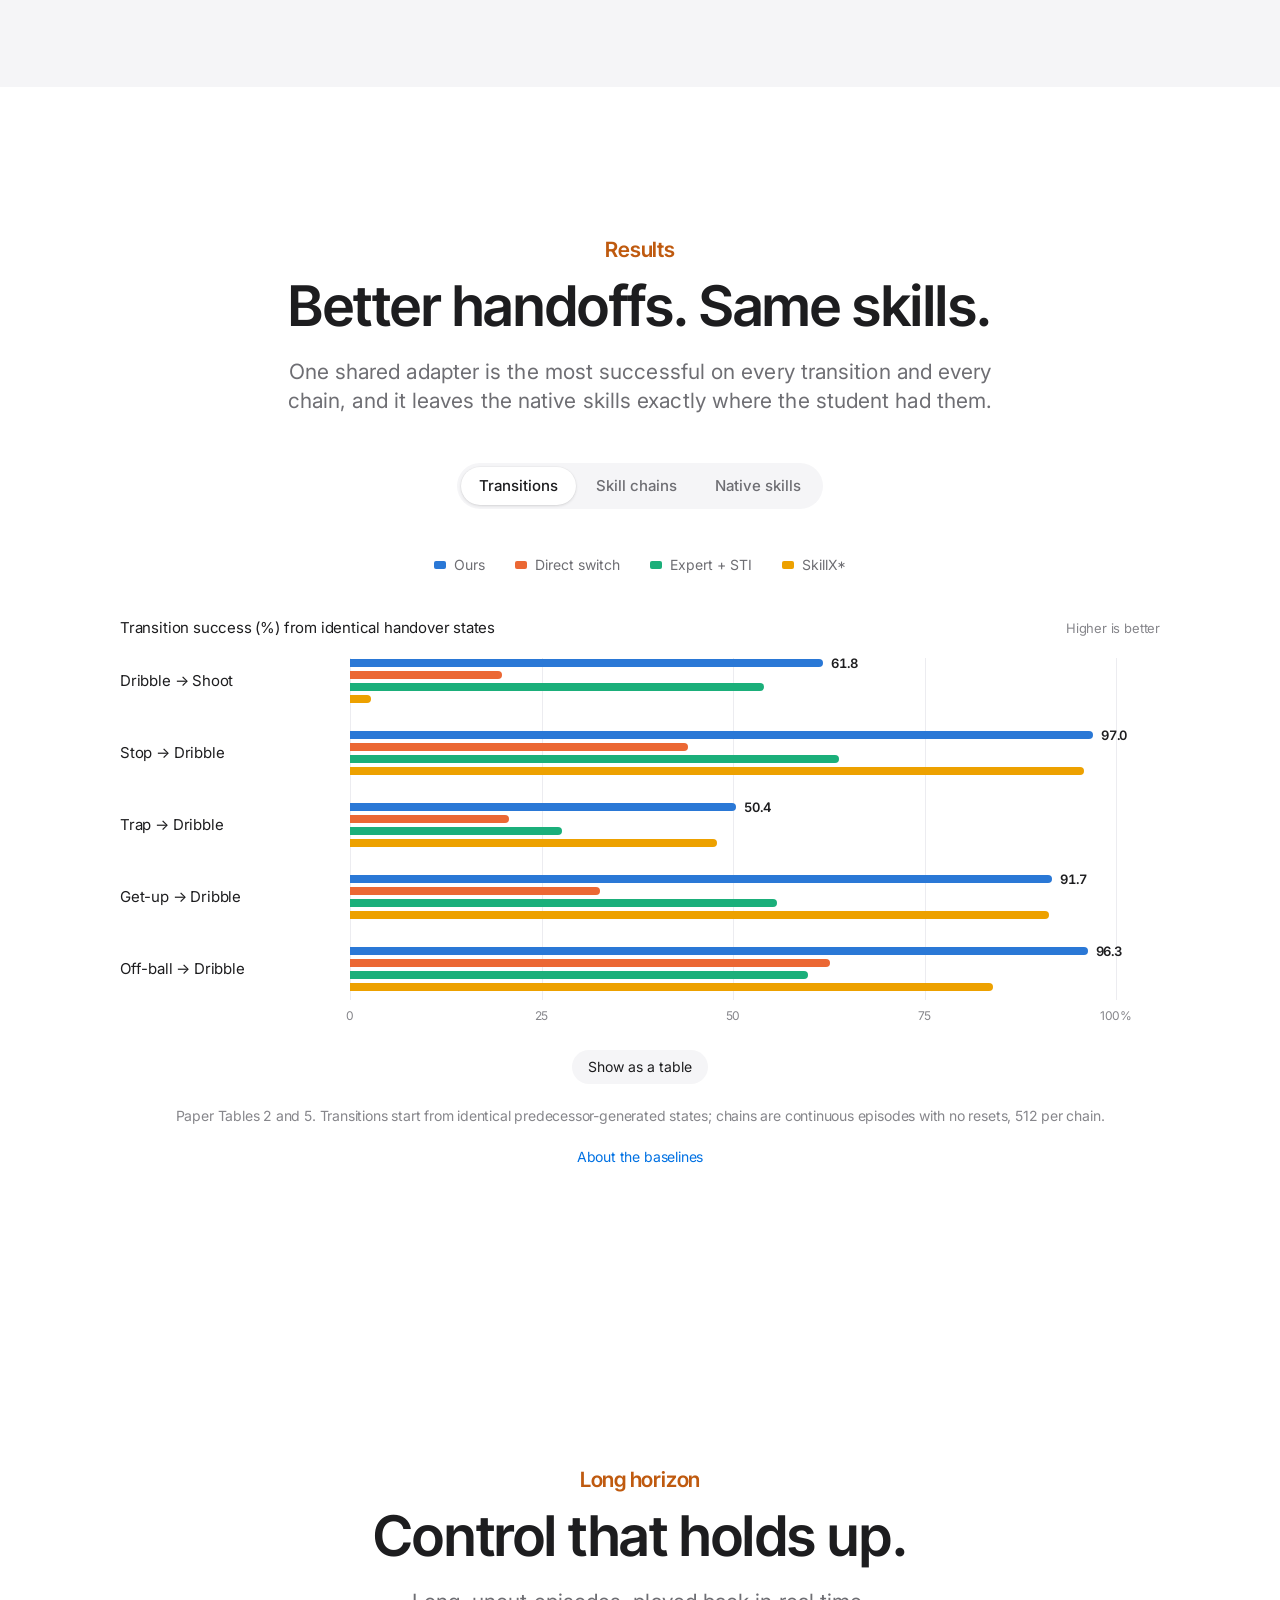
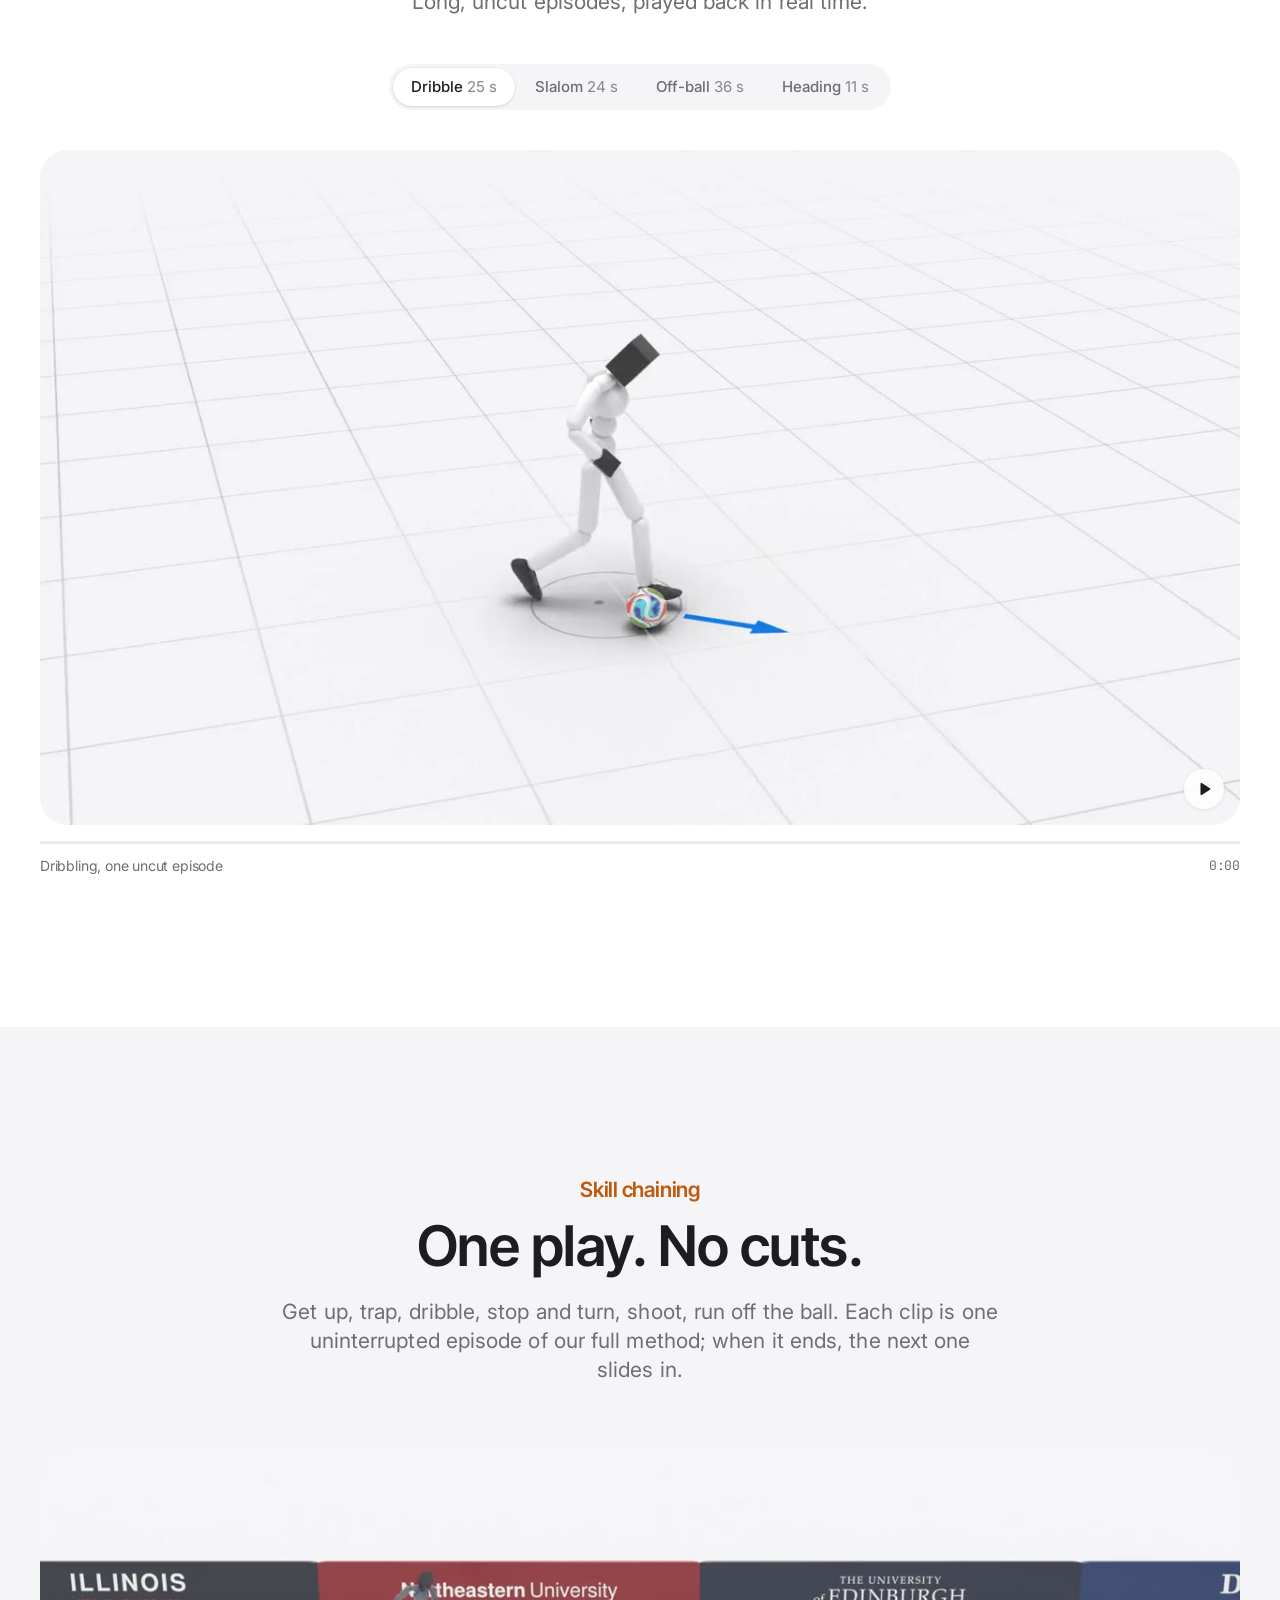
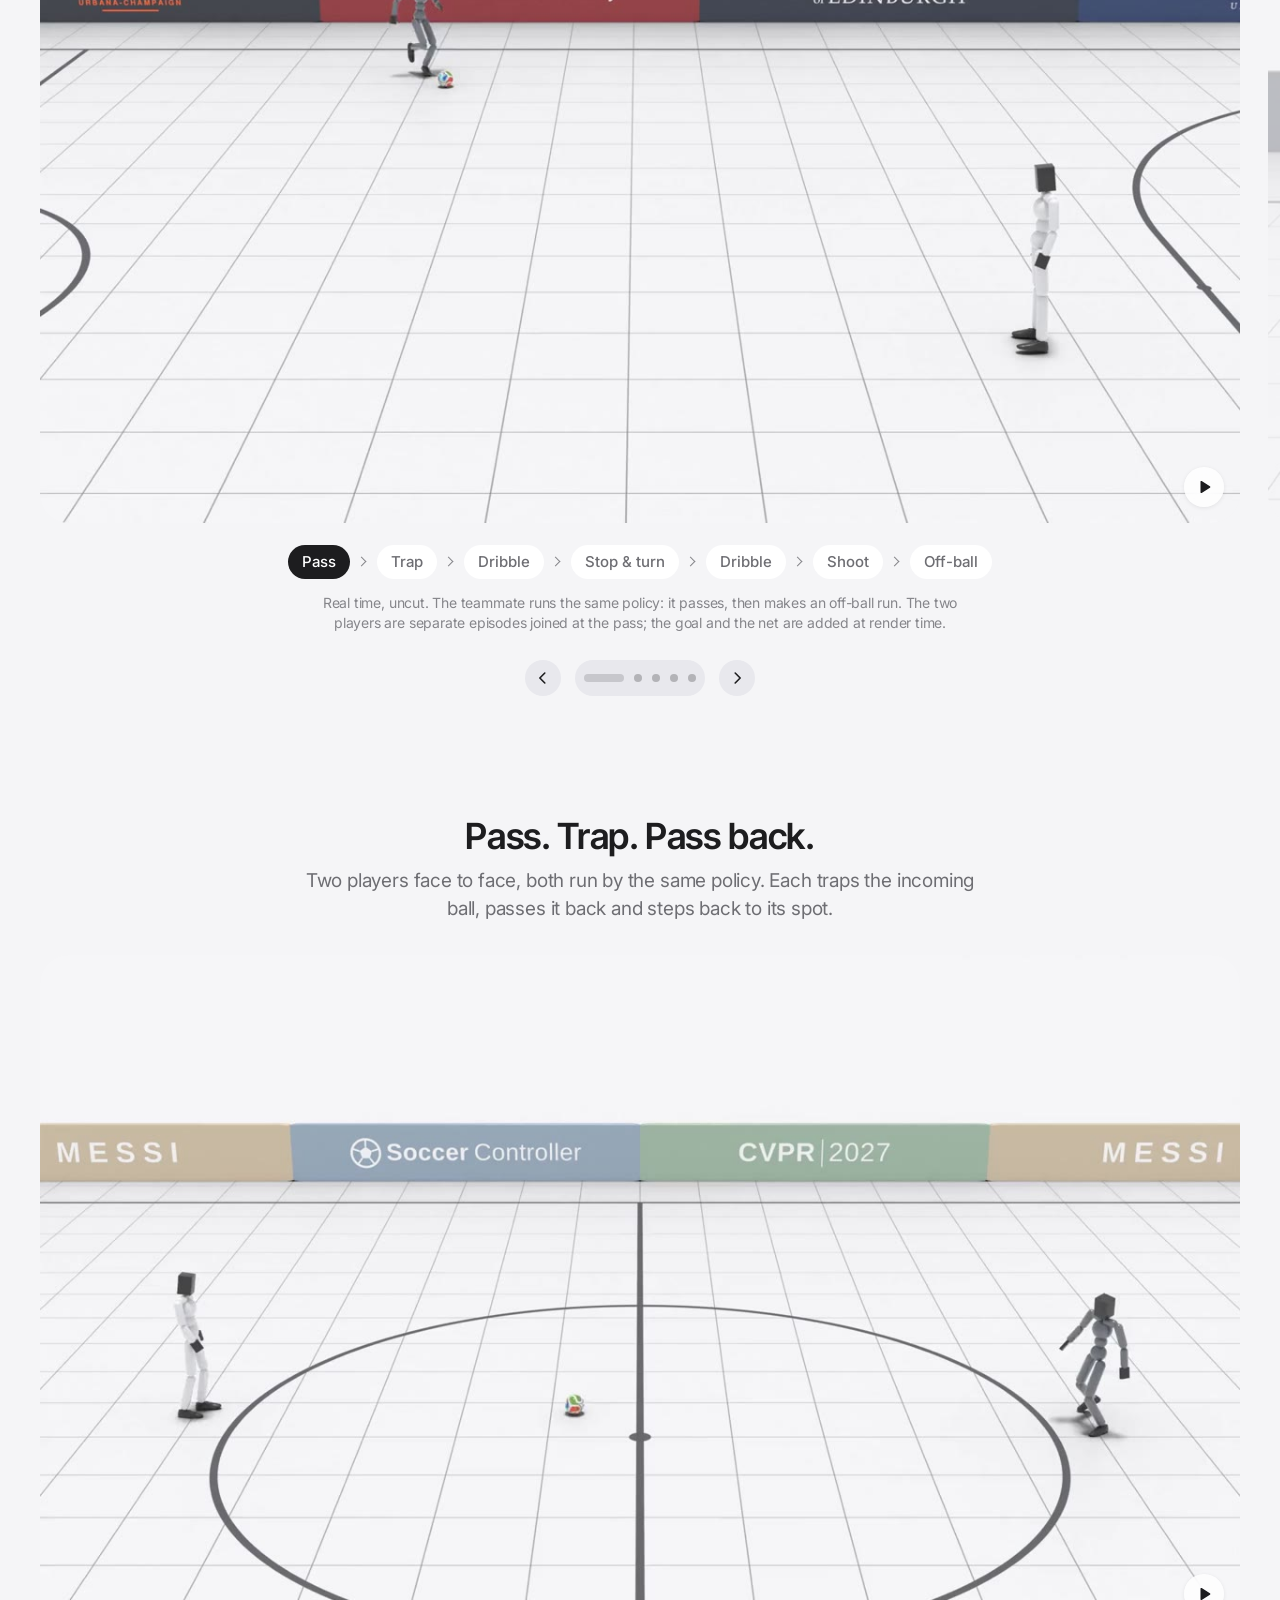
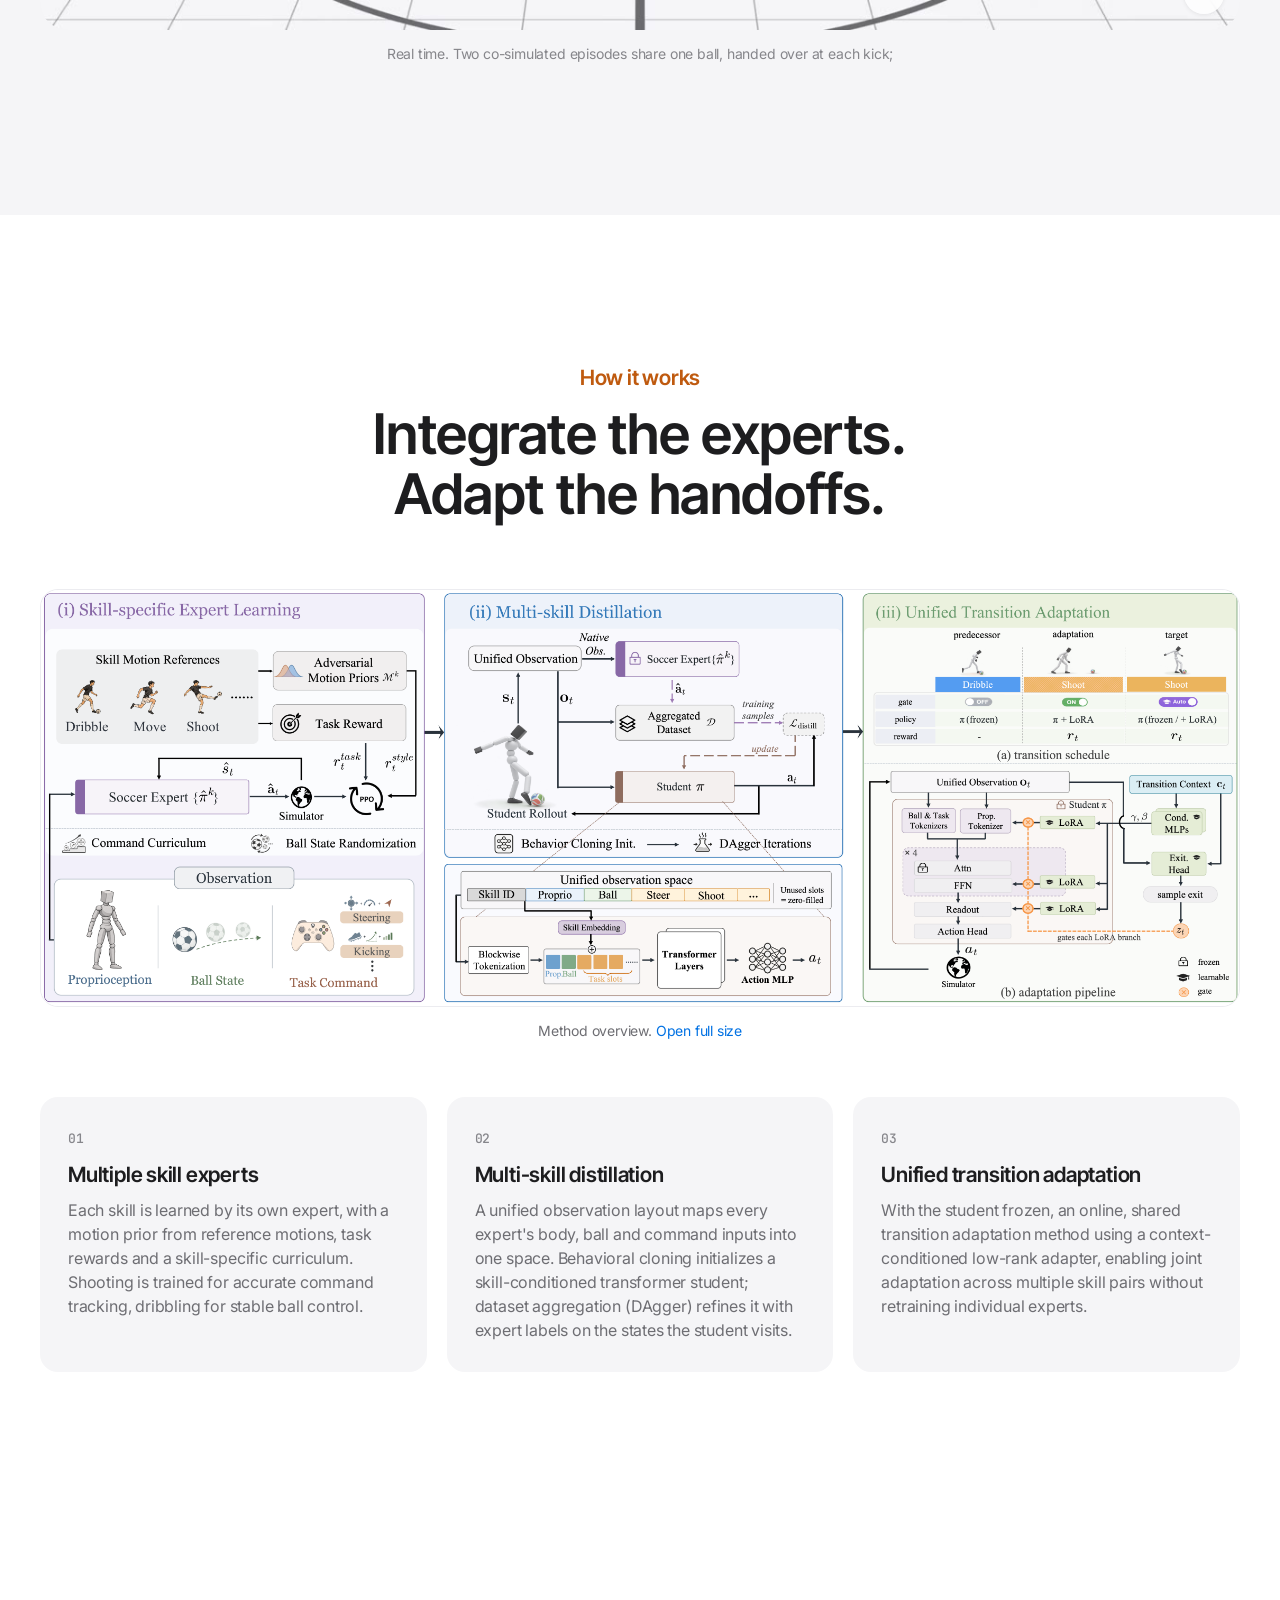
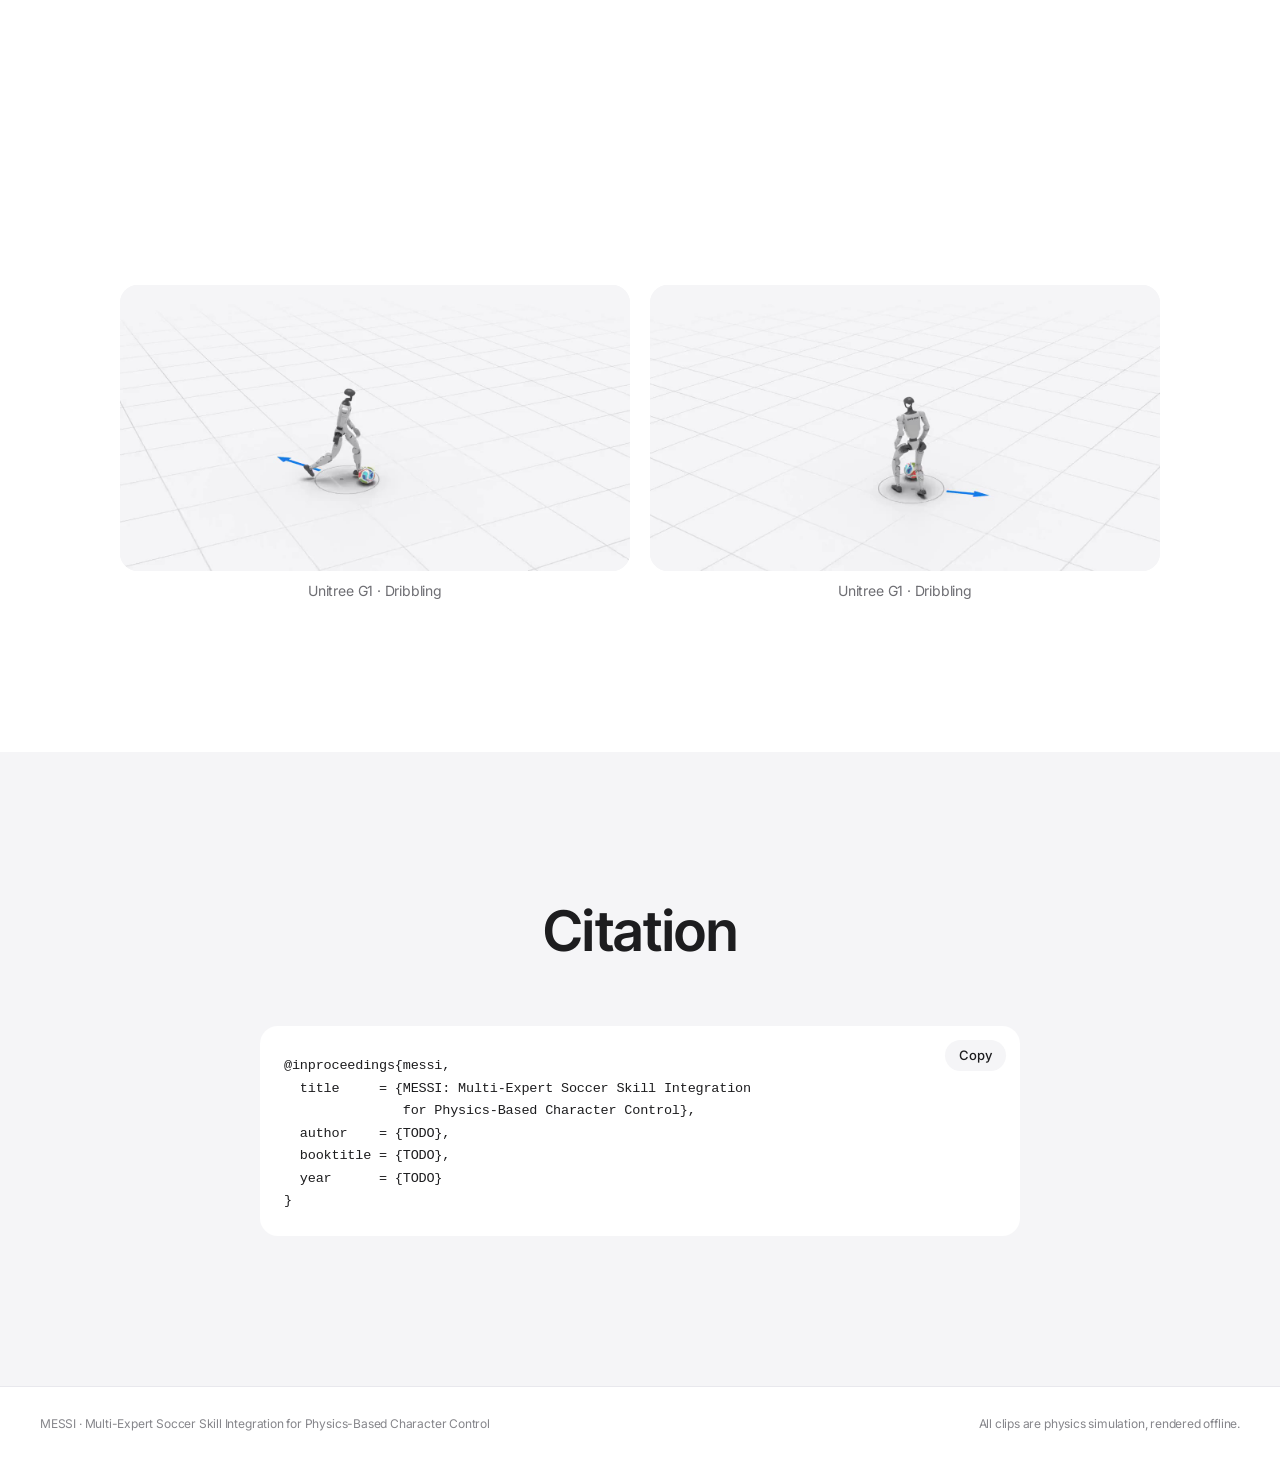
==== commit 10d8ebff: "Update MESSI pipeline figure Co-Authored-By: Claude Opus 5.5 <noreply@anthropic.com>" ====
--- a/MESSI/index.html
+++ b/MESSI/index.html
@@ -686,9 +686,9 @@
       <h2 class="h2" id="method-h">Integrate the experts.<br>Adapt the handoffs.</h2>
     </div>
     <figure class="fig framed reveal">
-      <img src="assets/img/pipeline_v2.png" width="1750" height="1011" loading="lazy"
+      <img src="assets/img/pipeline_v3.png" width="1750" height="1011" loading="lazy"
            alt="MESSI overview. (a) Skill teachers trained with motion priors, task objectives and PPO form a teacher bank. (b) Multi-skill distillation into a student through behavioral cloning and DAgger. (c) The unified student: unified observation, skill embedding, masked transformer, actor MLP. (d) Transition adaptation: a LoRA on the frozen student trained with target reward from previous-skill and native start states.">
-      <figcaption>Method overview. <a href="assets/img/pipeline_v2.png" target="_blank" rel="noopener">Open full size</a></figcaption>
+      <figcaption>Method overview. <a href="assets/img/pipeline_v3.png" target="_blank" rel="noopener">Open full size</a></figcaption>
     </figure>
     <div class="steps">
       <div class="step reveal">
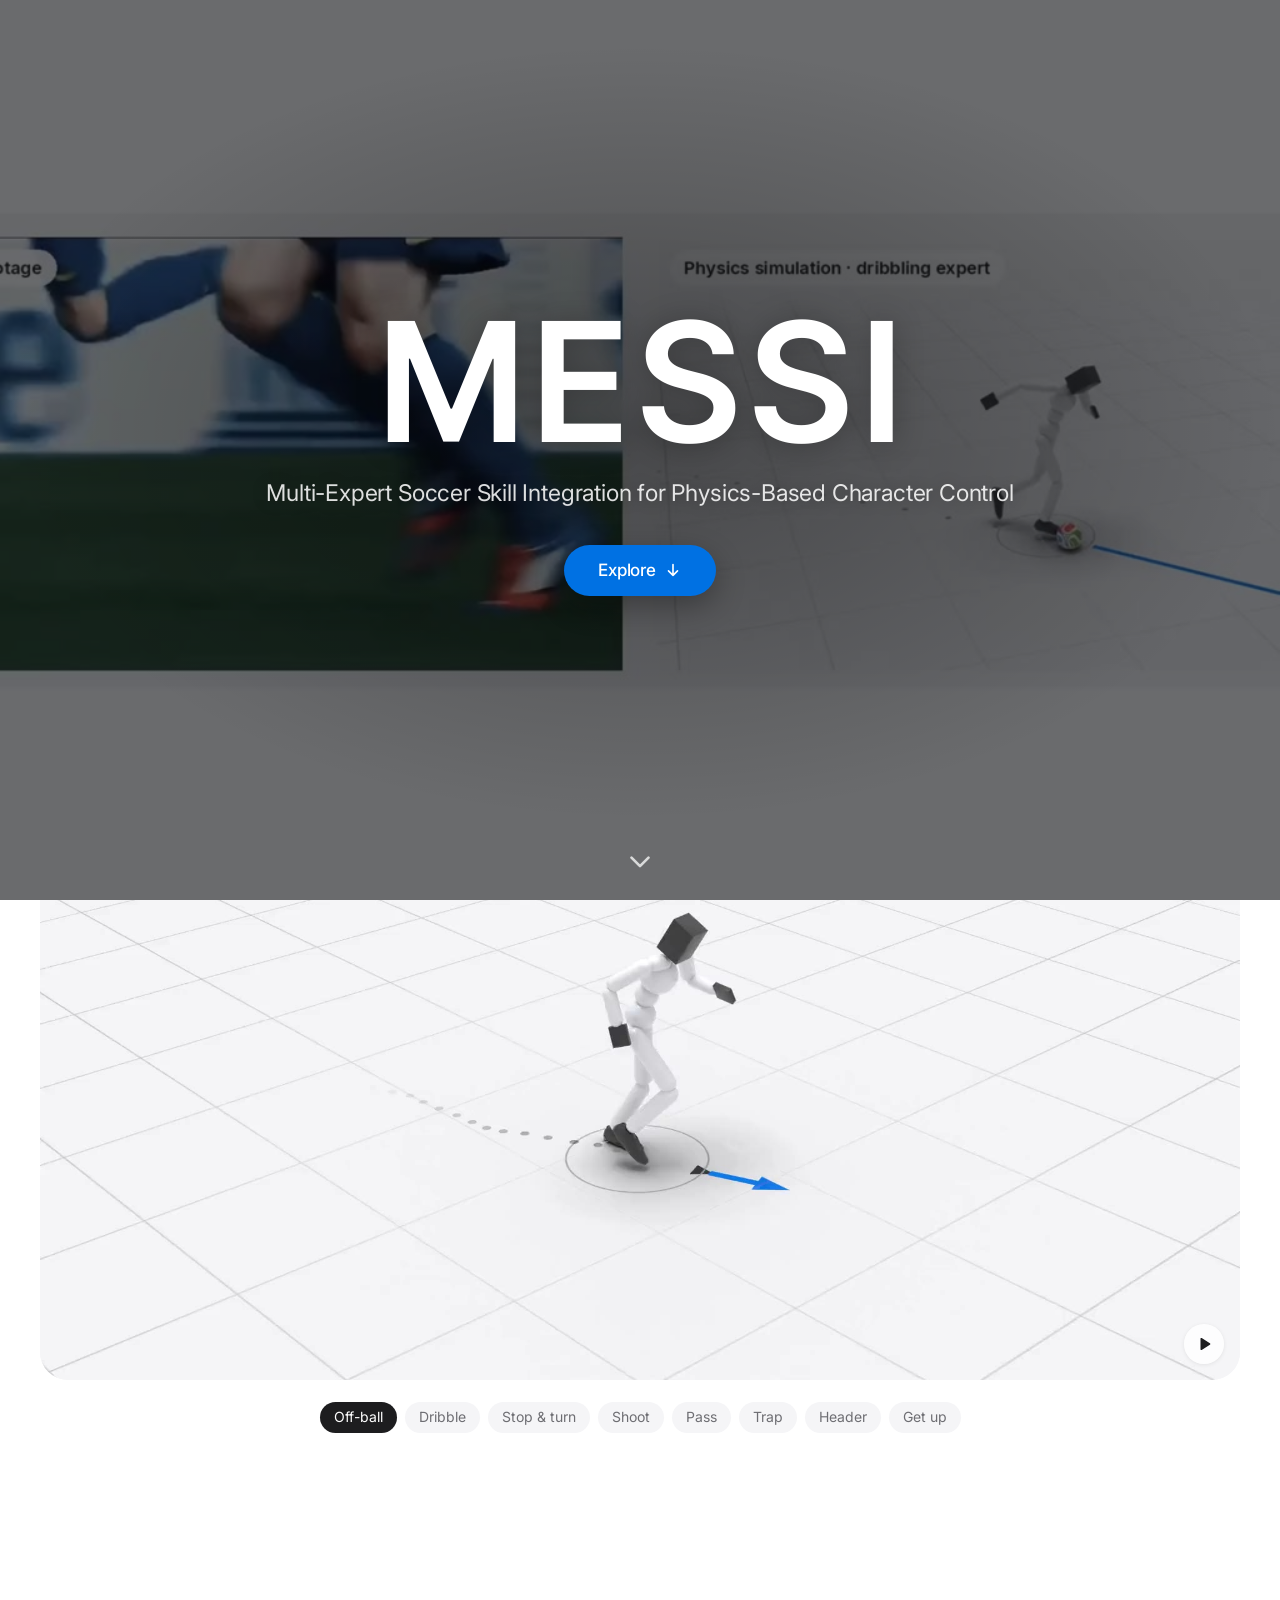
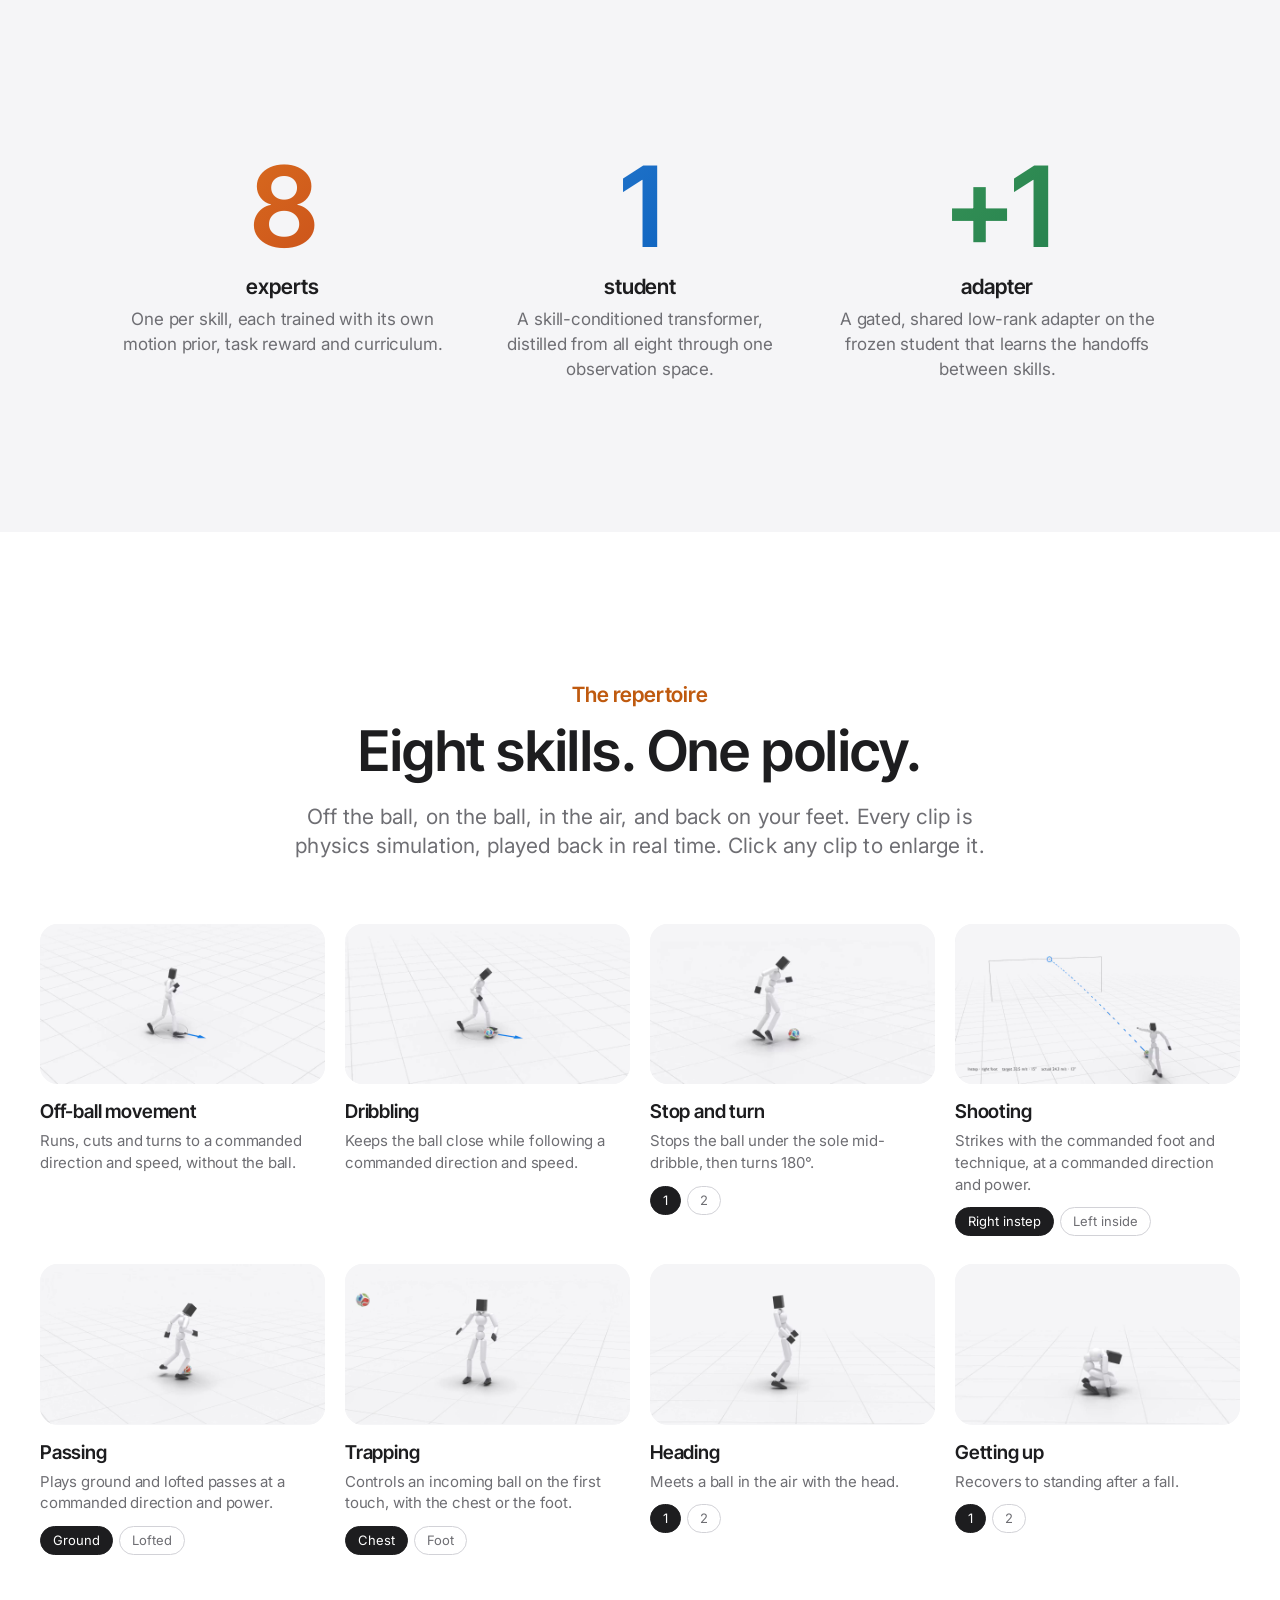
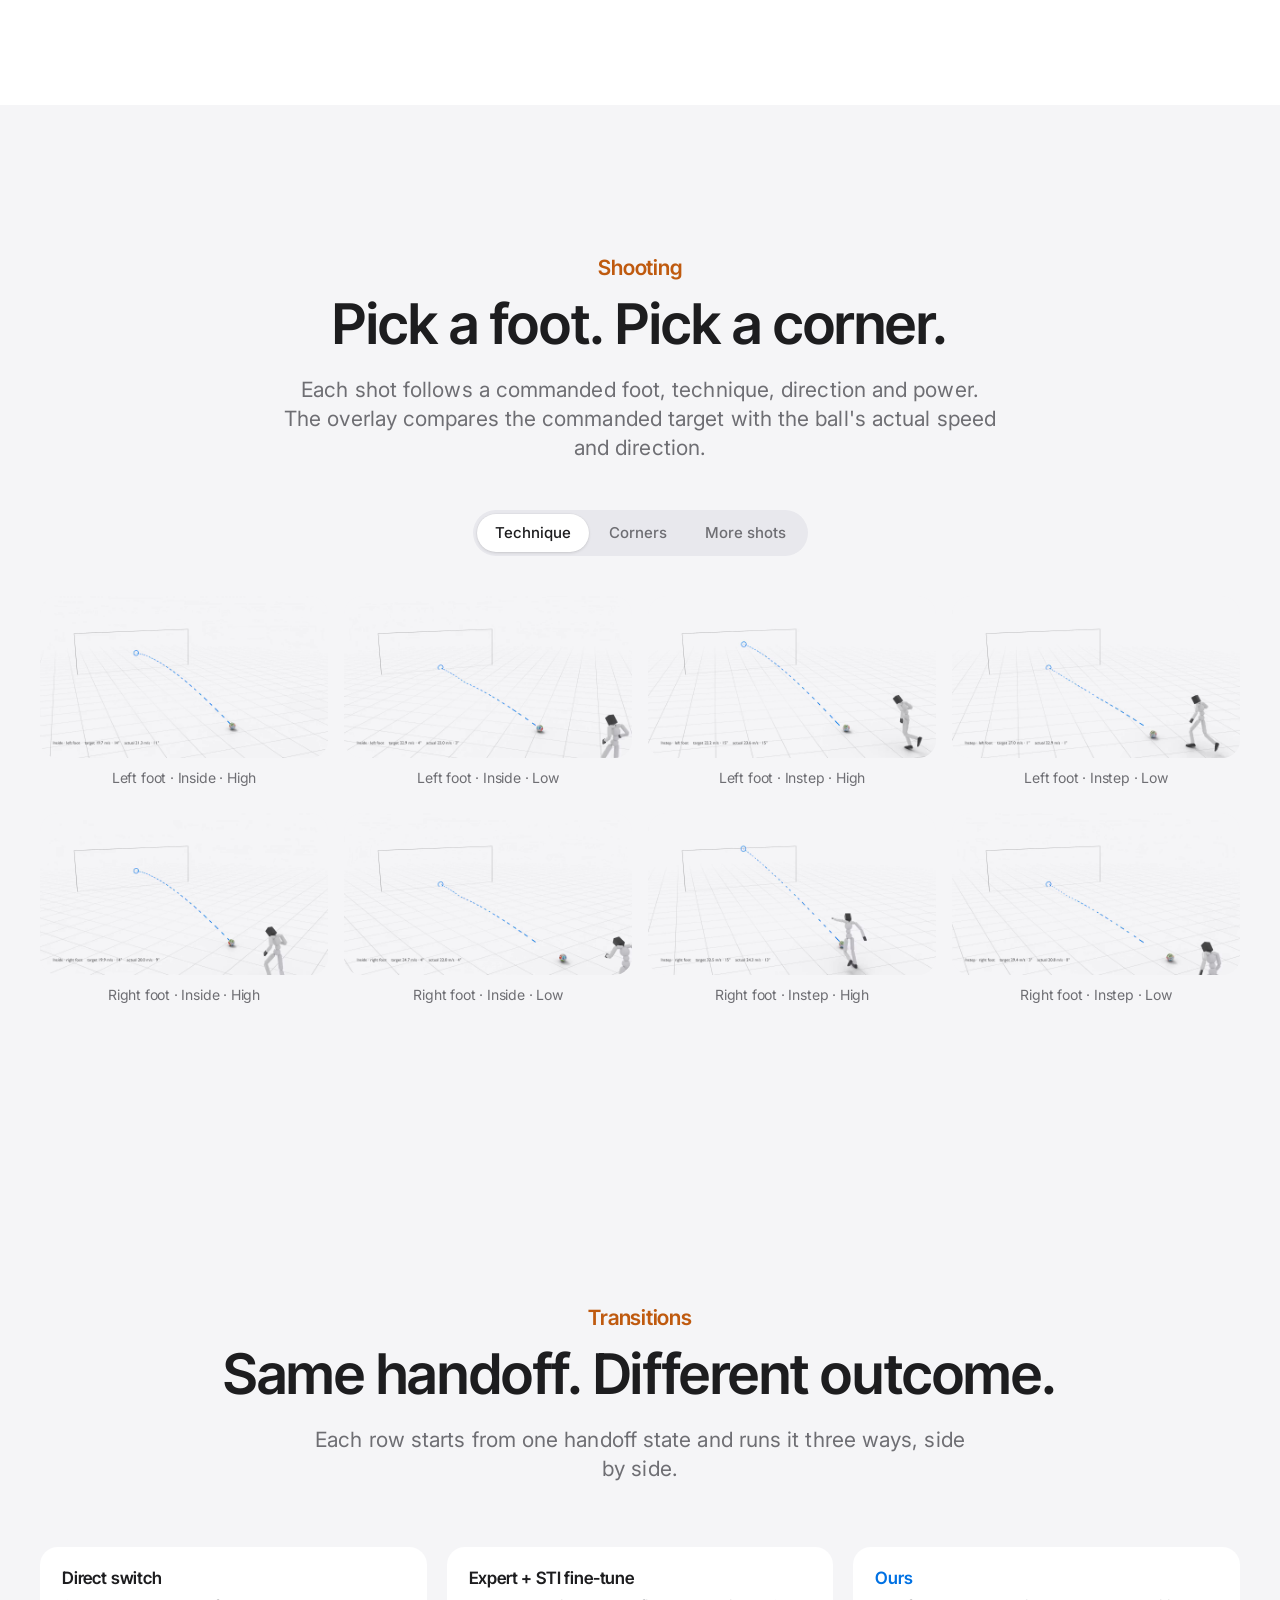
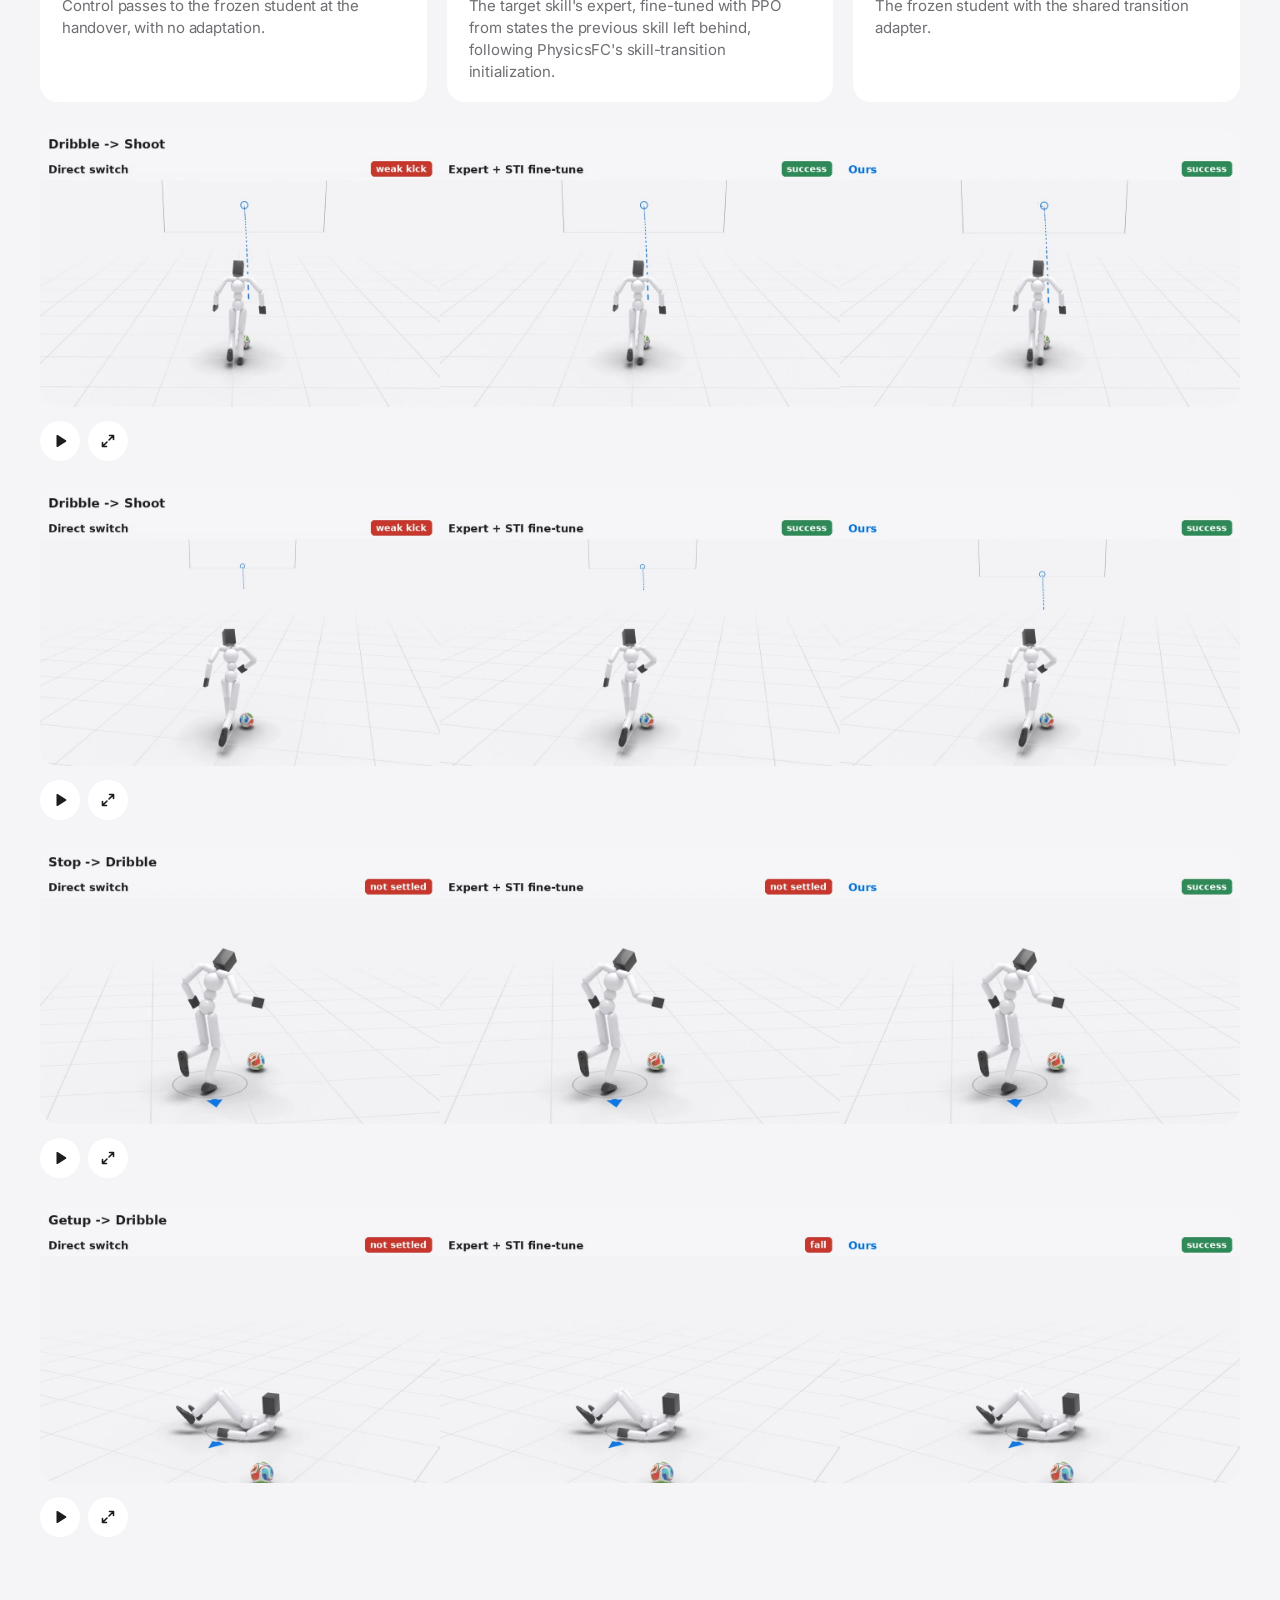
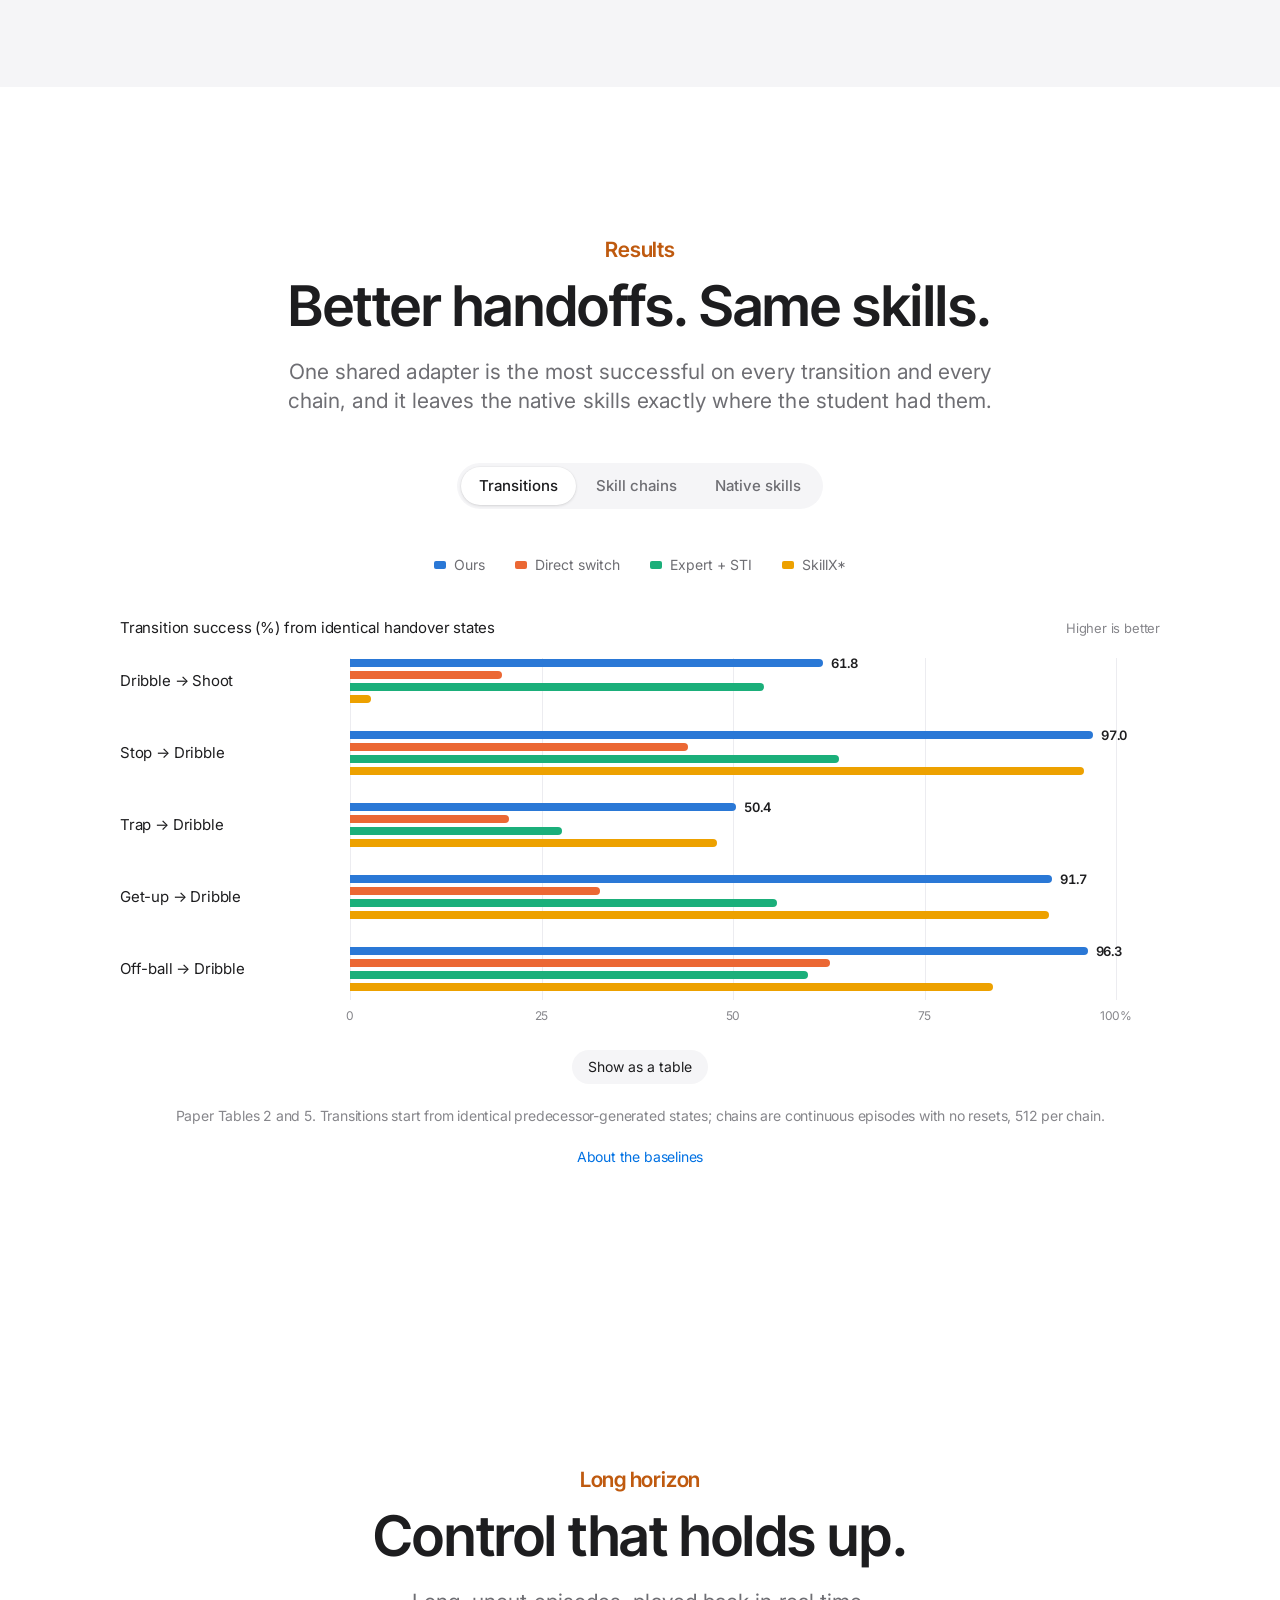
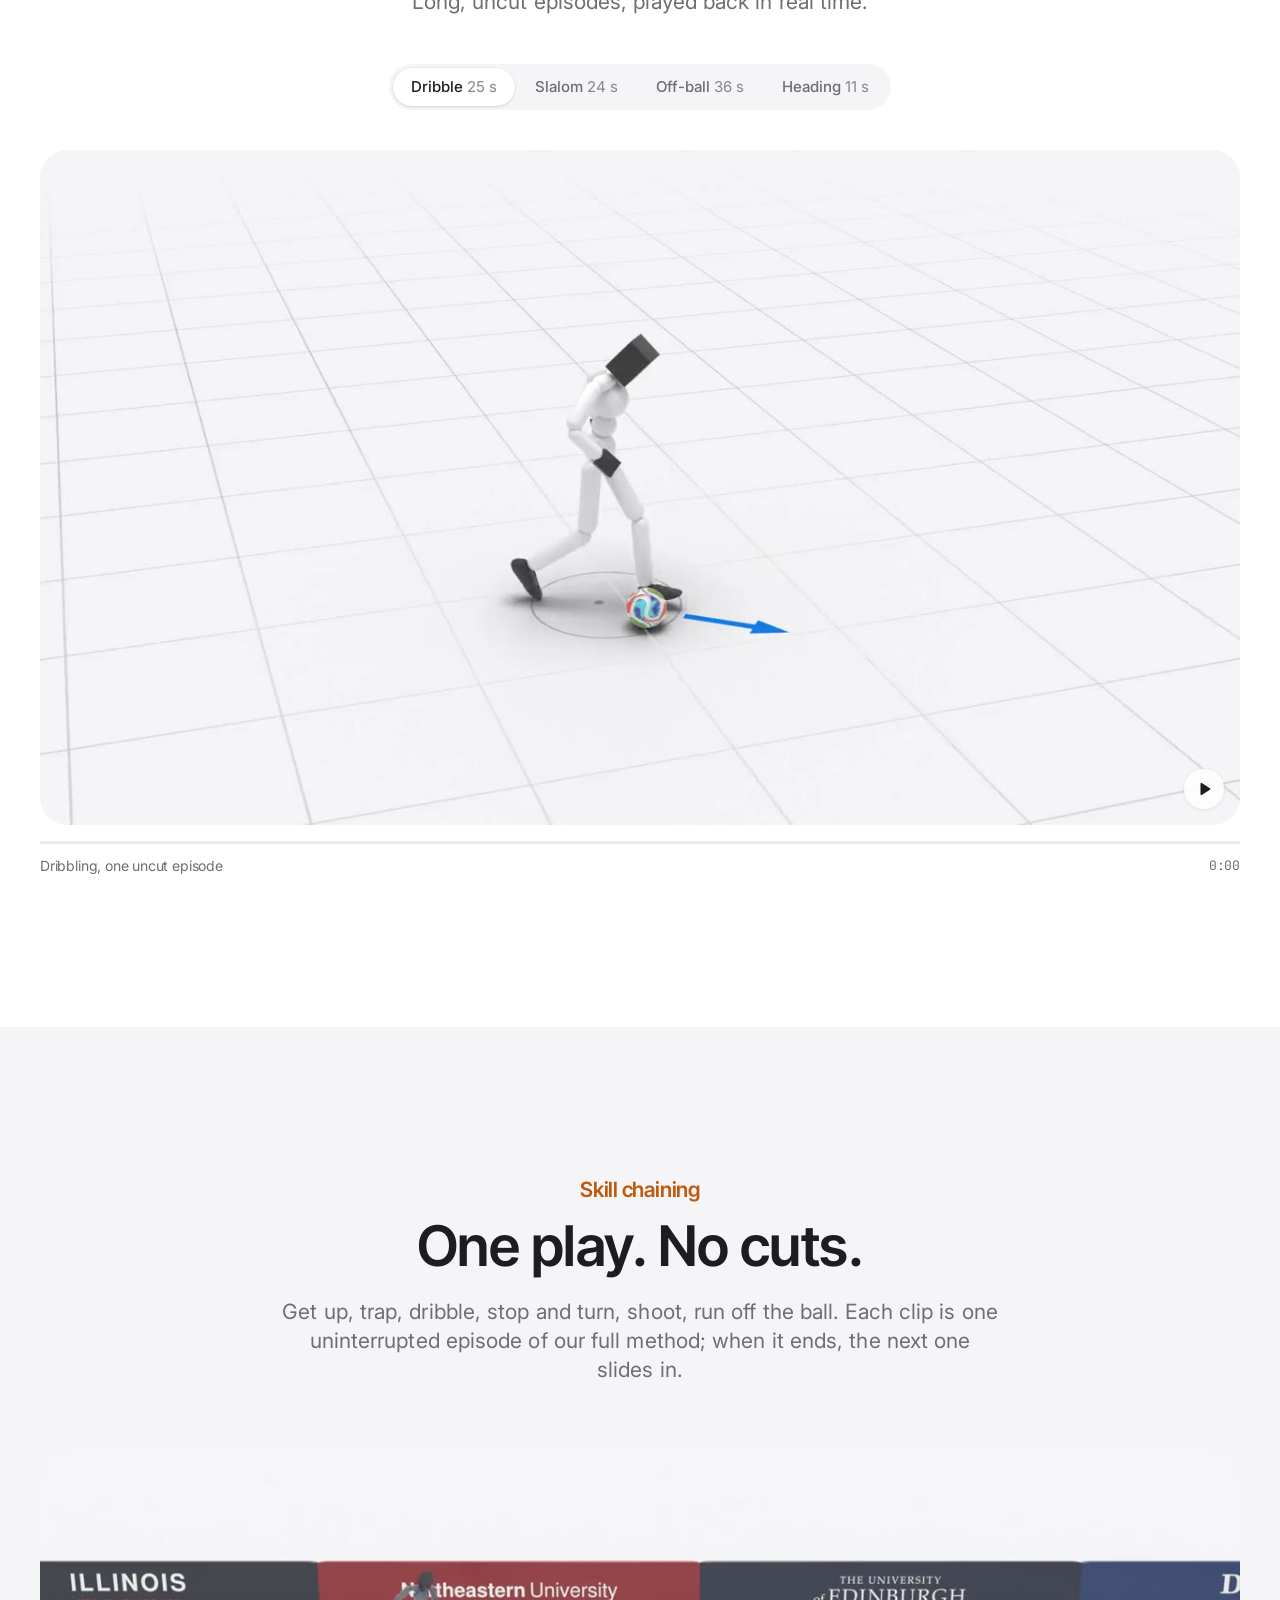
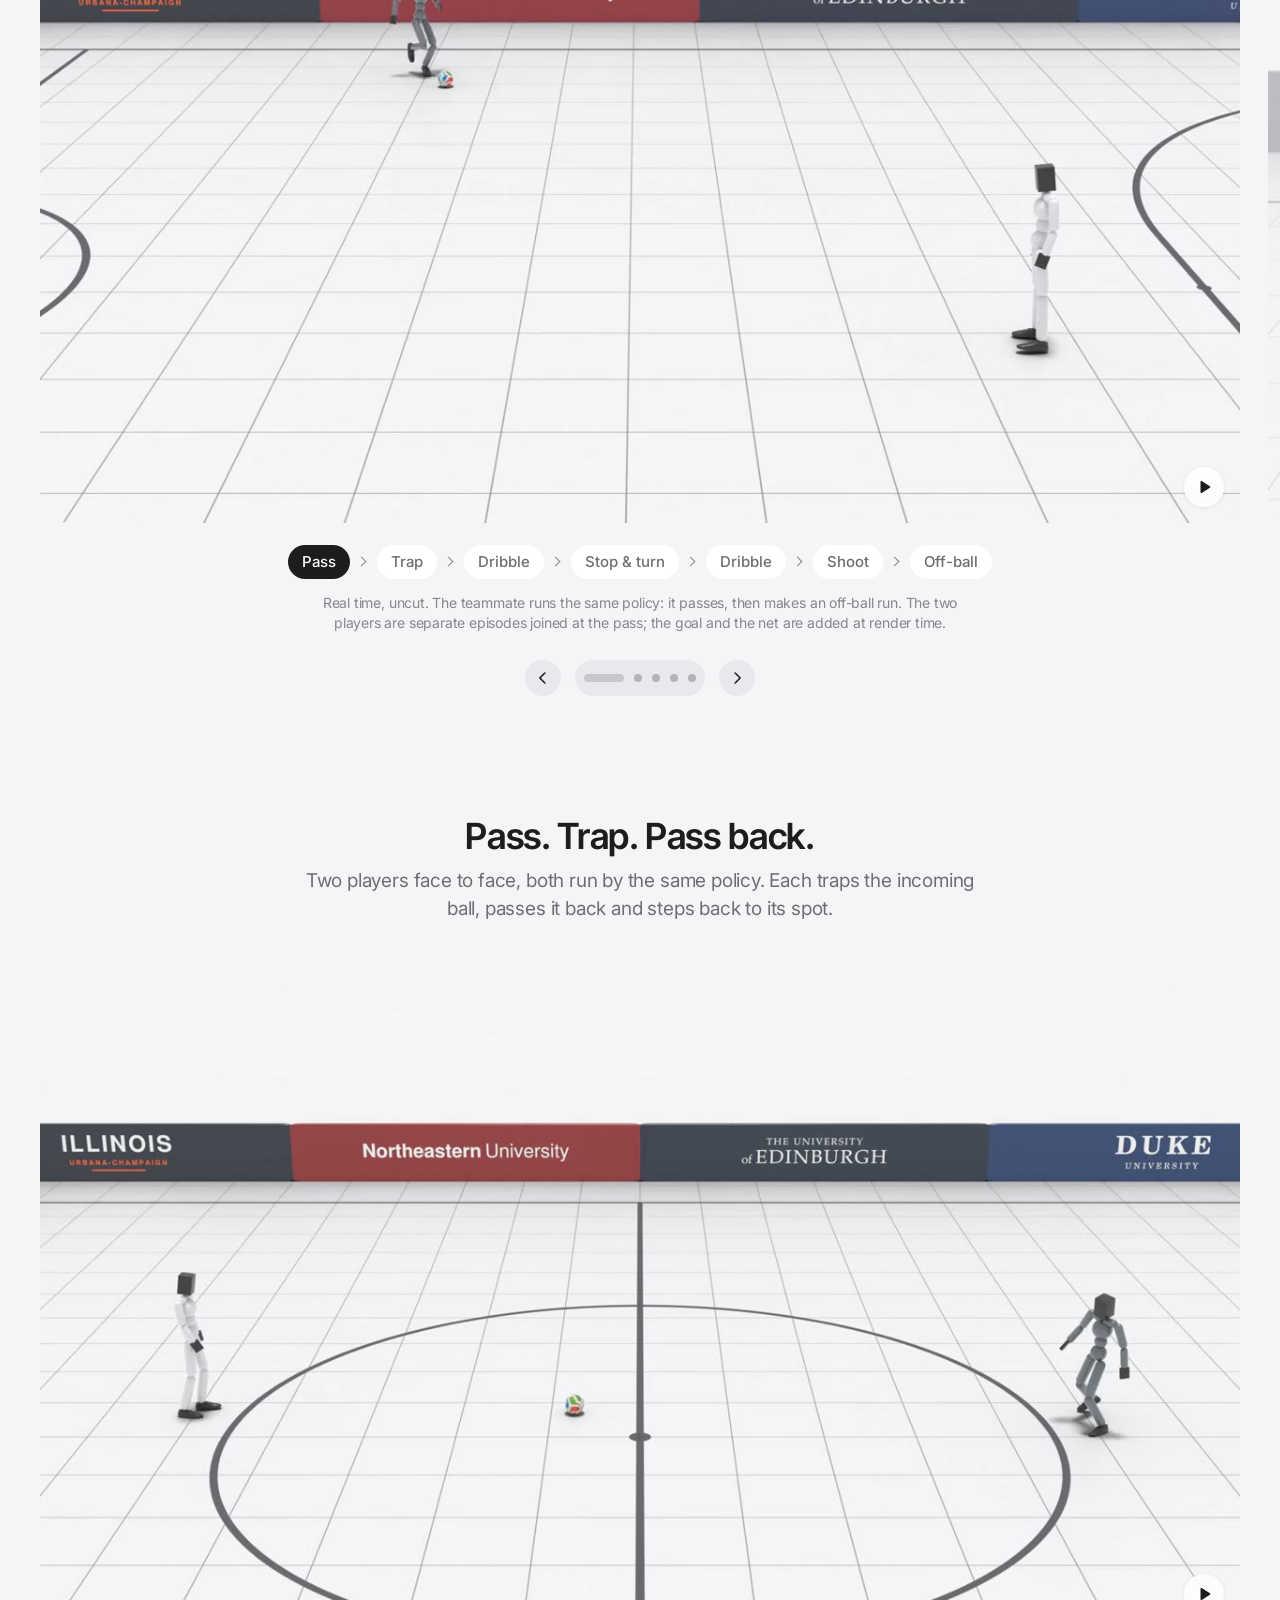
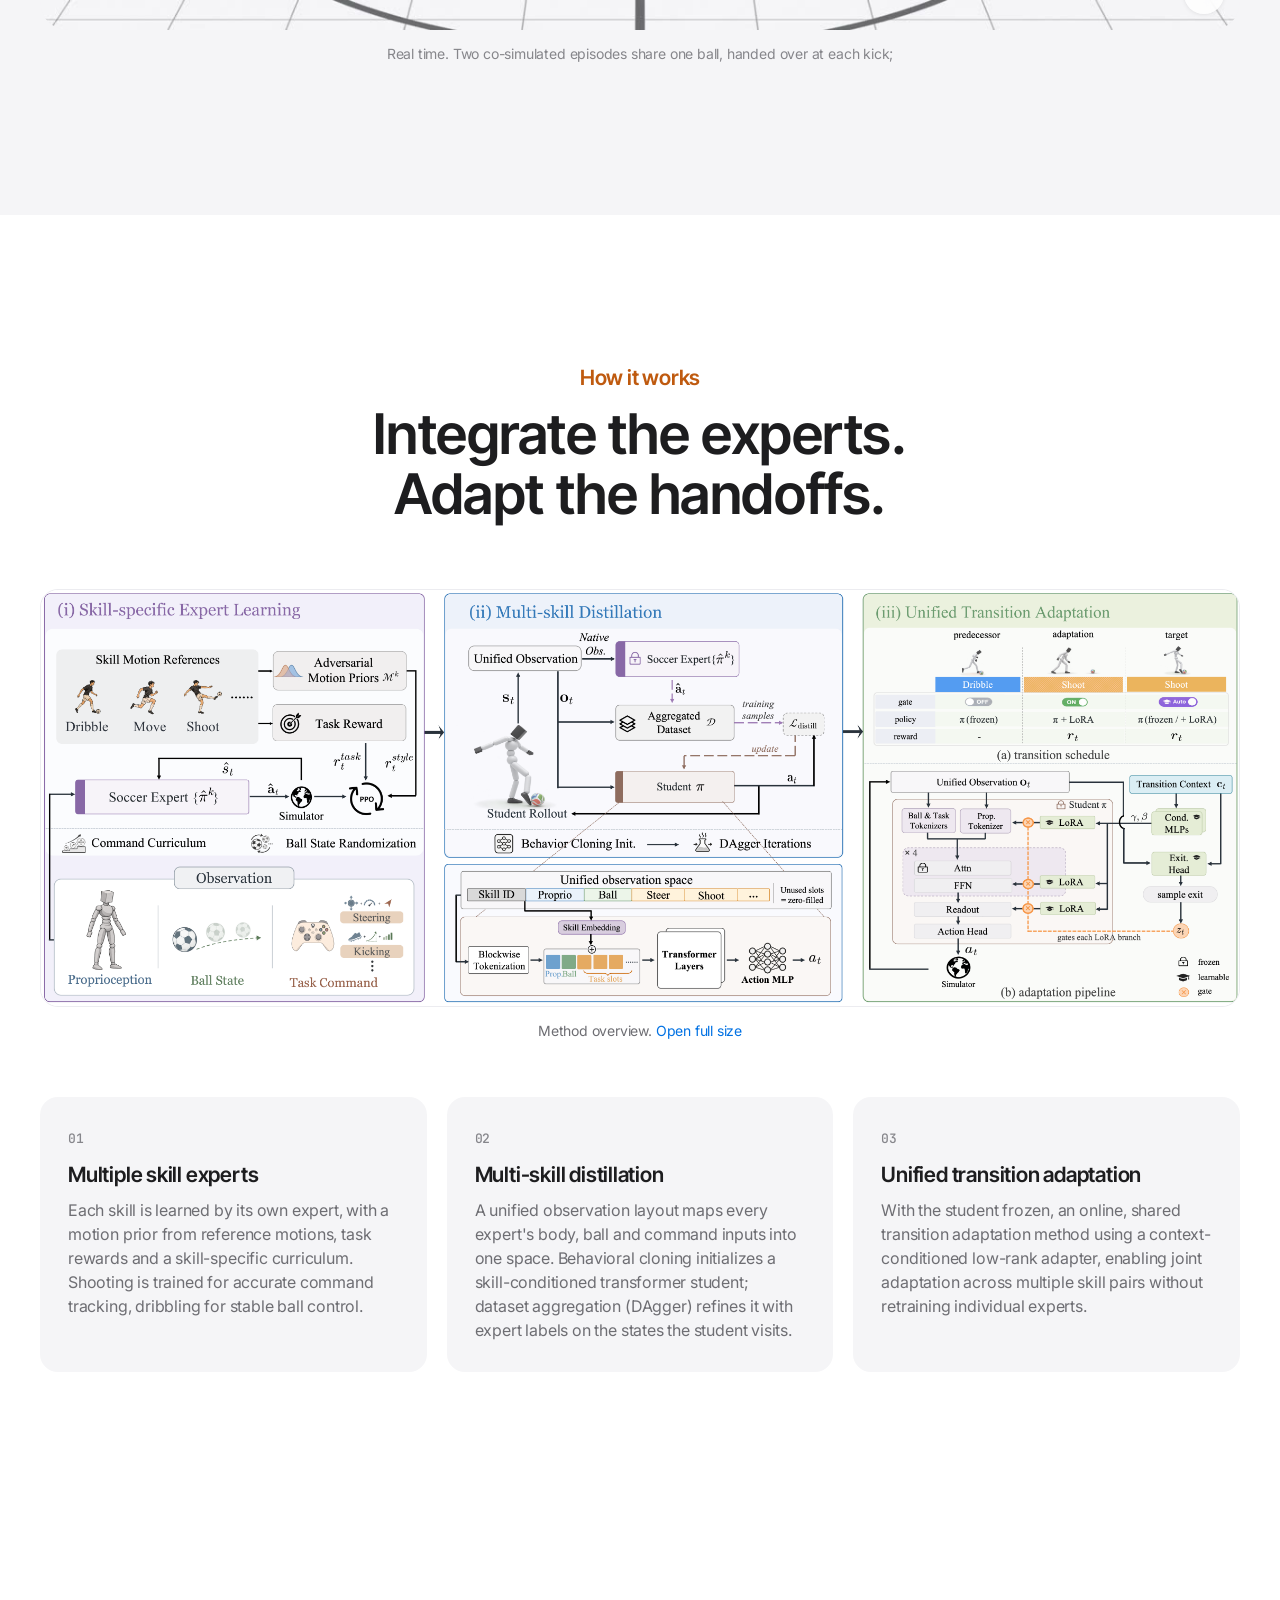
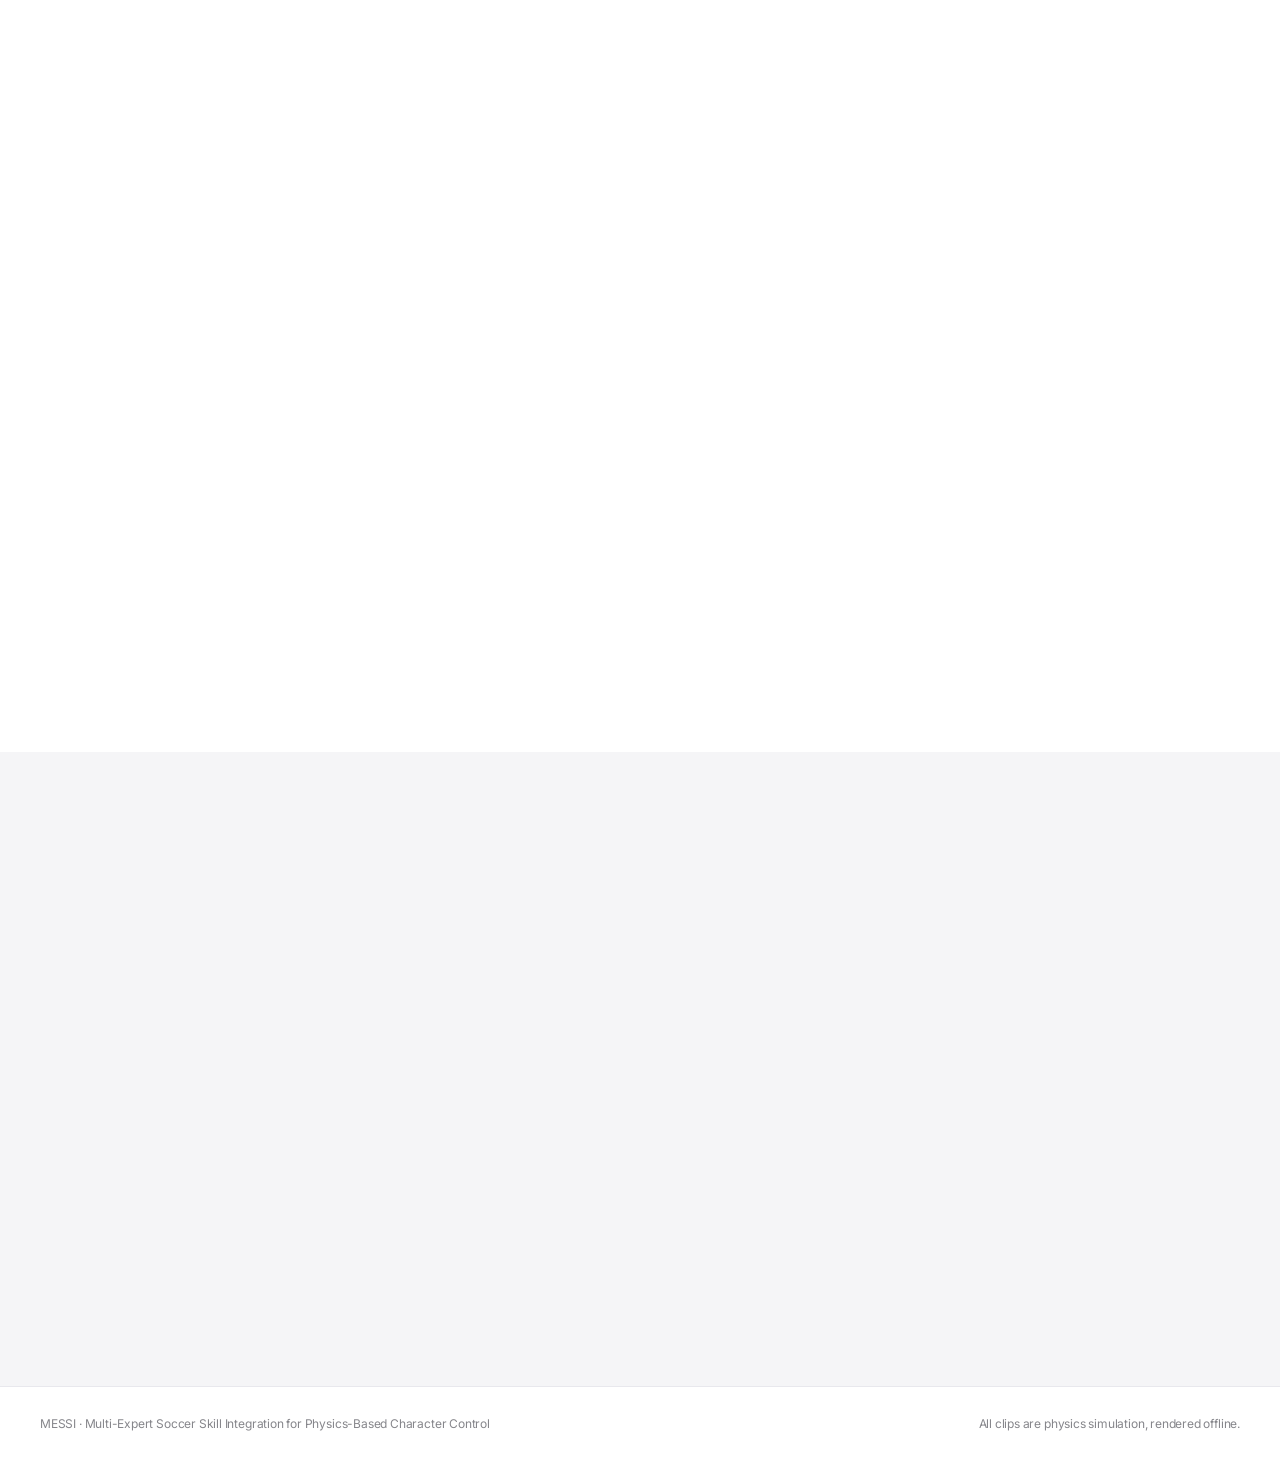
==== commit 076f98b8: "Update MESSI corner pass-and-header video Co-Authored-By: Claude Opus 5.5 <noreply@anthropic.com>" ====
--- a/MESSI/index.html
+++ b/MESSI/index.html
@@ -505,7 +505,7 @@
                 data-src="media/long/offball.mp4" data-poster="media/long/offball.jpg"
                 data-label="Off-ball movement, one uncut episode">Off-ball<span class="dur">36 s</span></button>
         <button role="tab" type="button" aria-selected="false" tabindex="-1"
-              data-src="media/long/all_corner_pass_and_header.mp4" data-poster="media/long/offball.jpg"
+              data-src="media/long/all_corner_head_and_pass_public.mp4" data-poster="media/long/all_corner_head_and_pass_public.jpg"
               data-label="Corner-kick cross followed by a header">Heading<span class="dur">11 s</span></button>
       </div>
     </div>
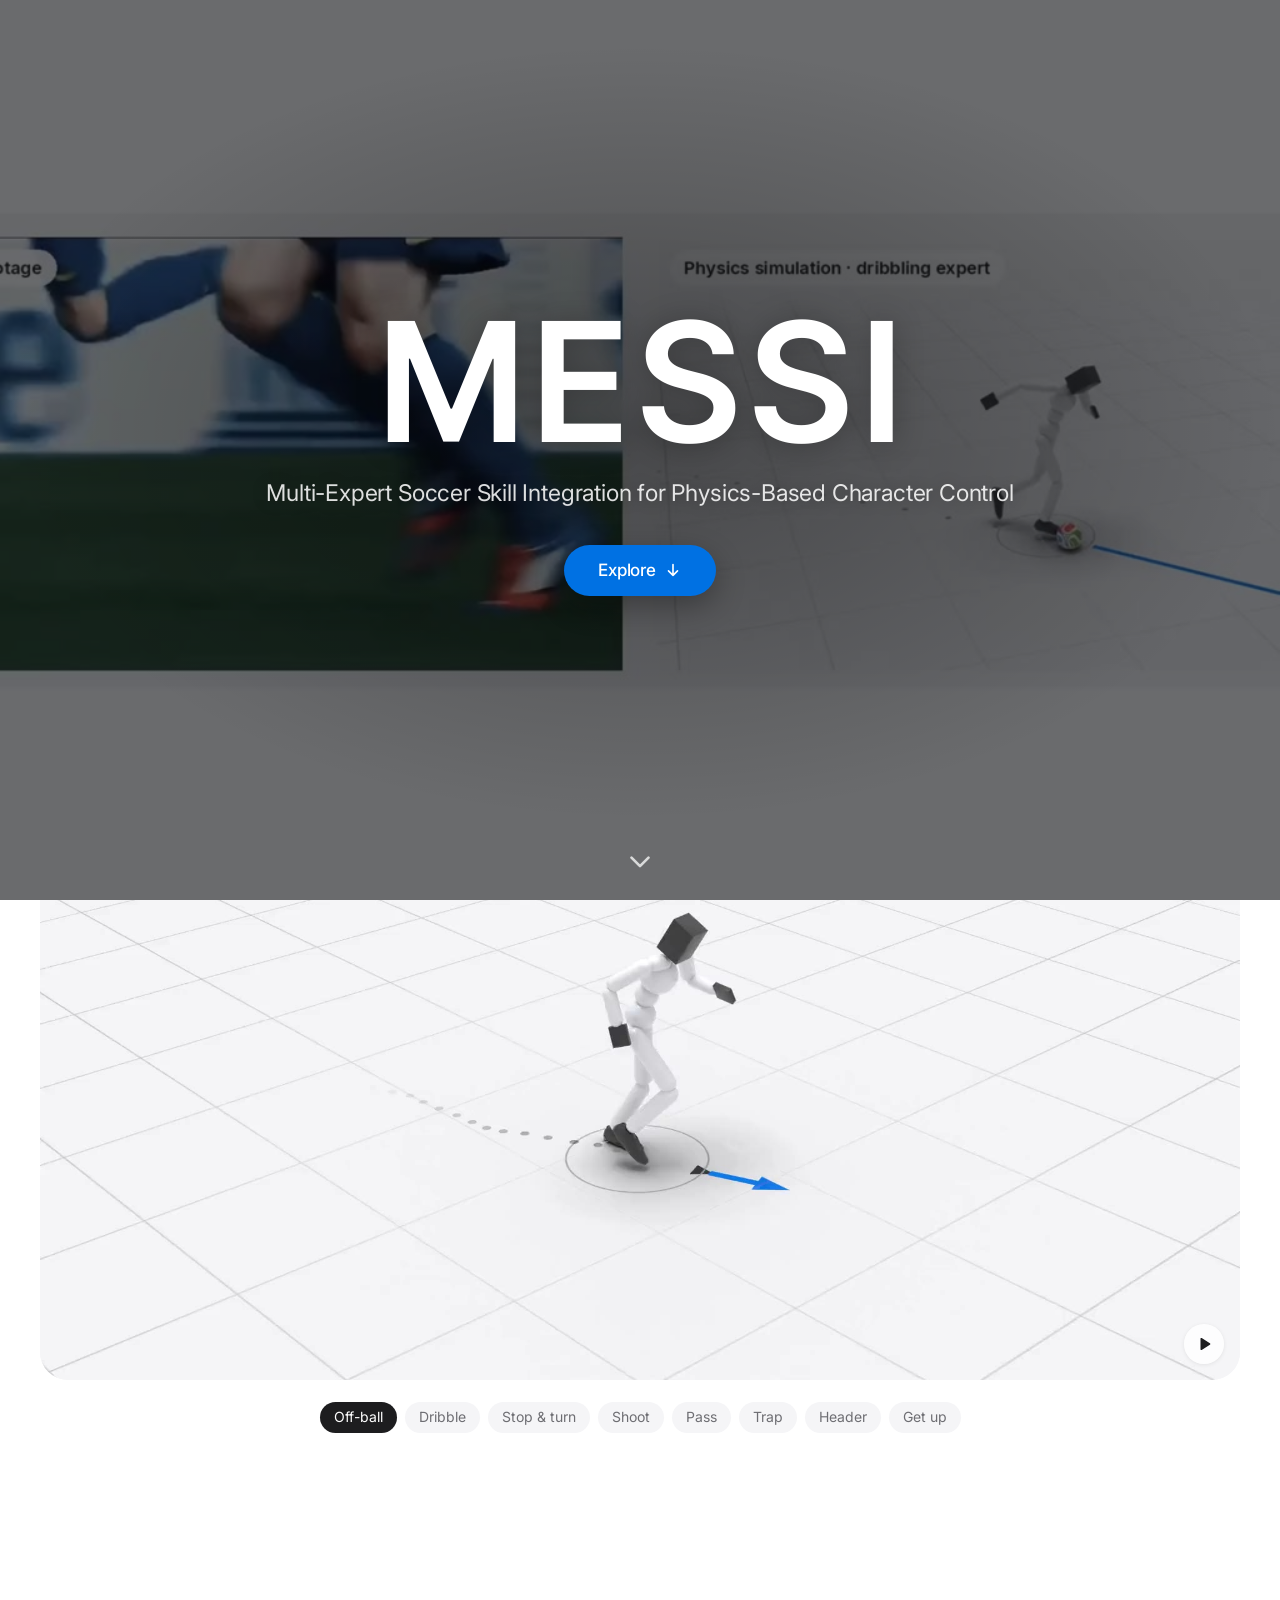
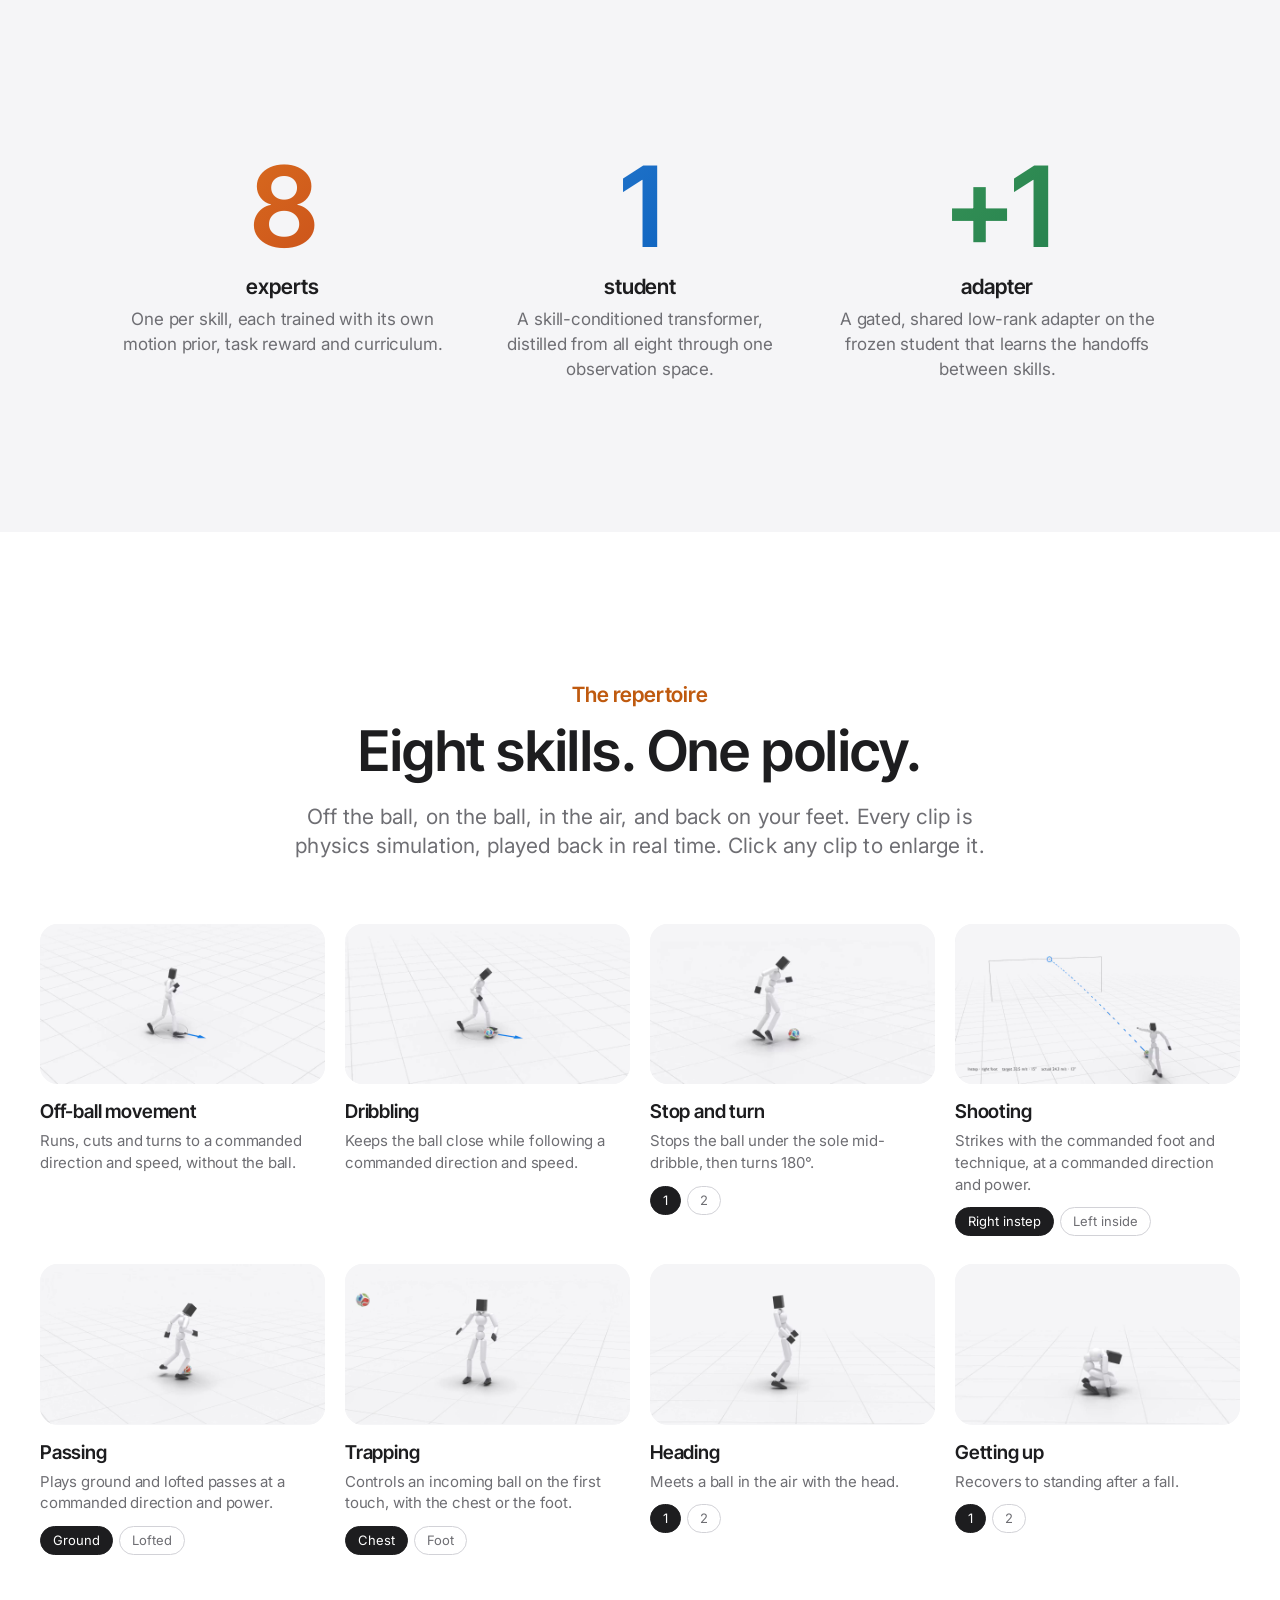
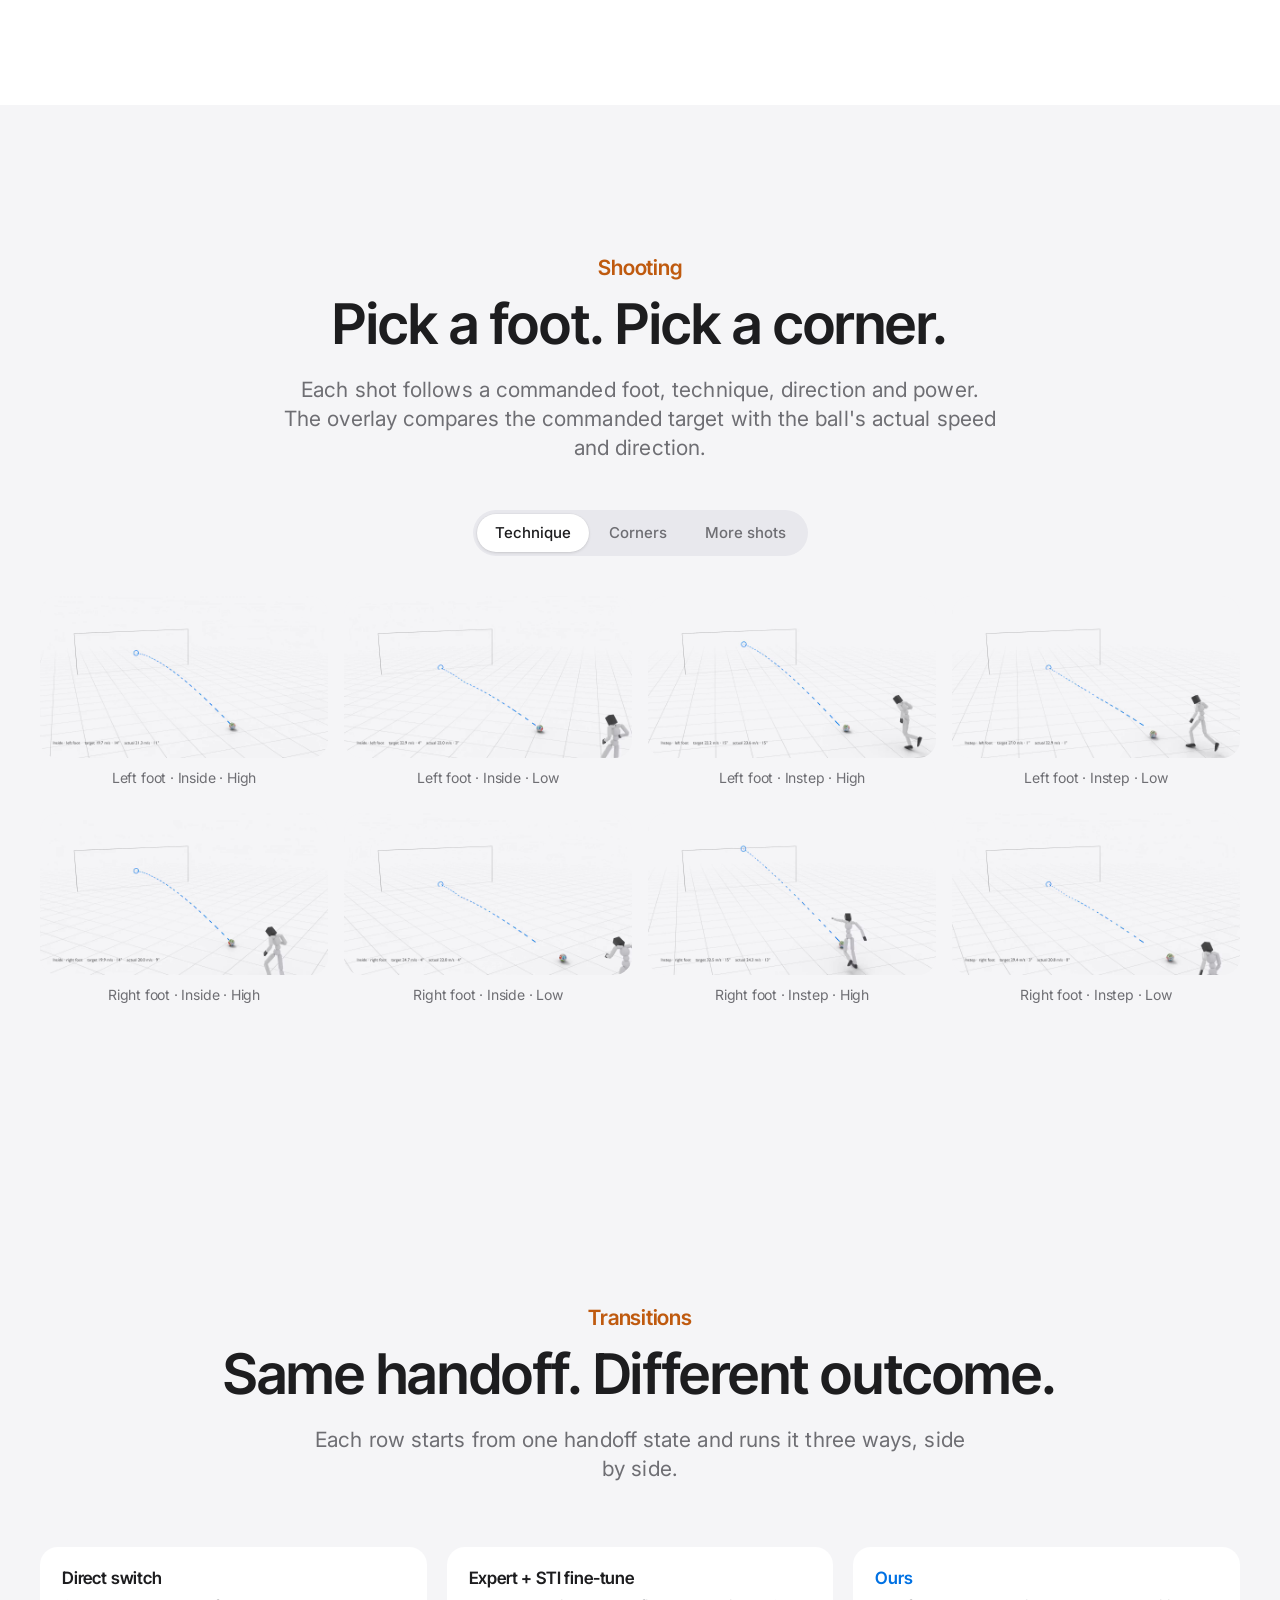
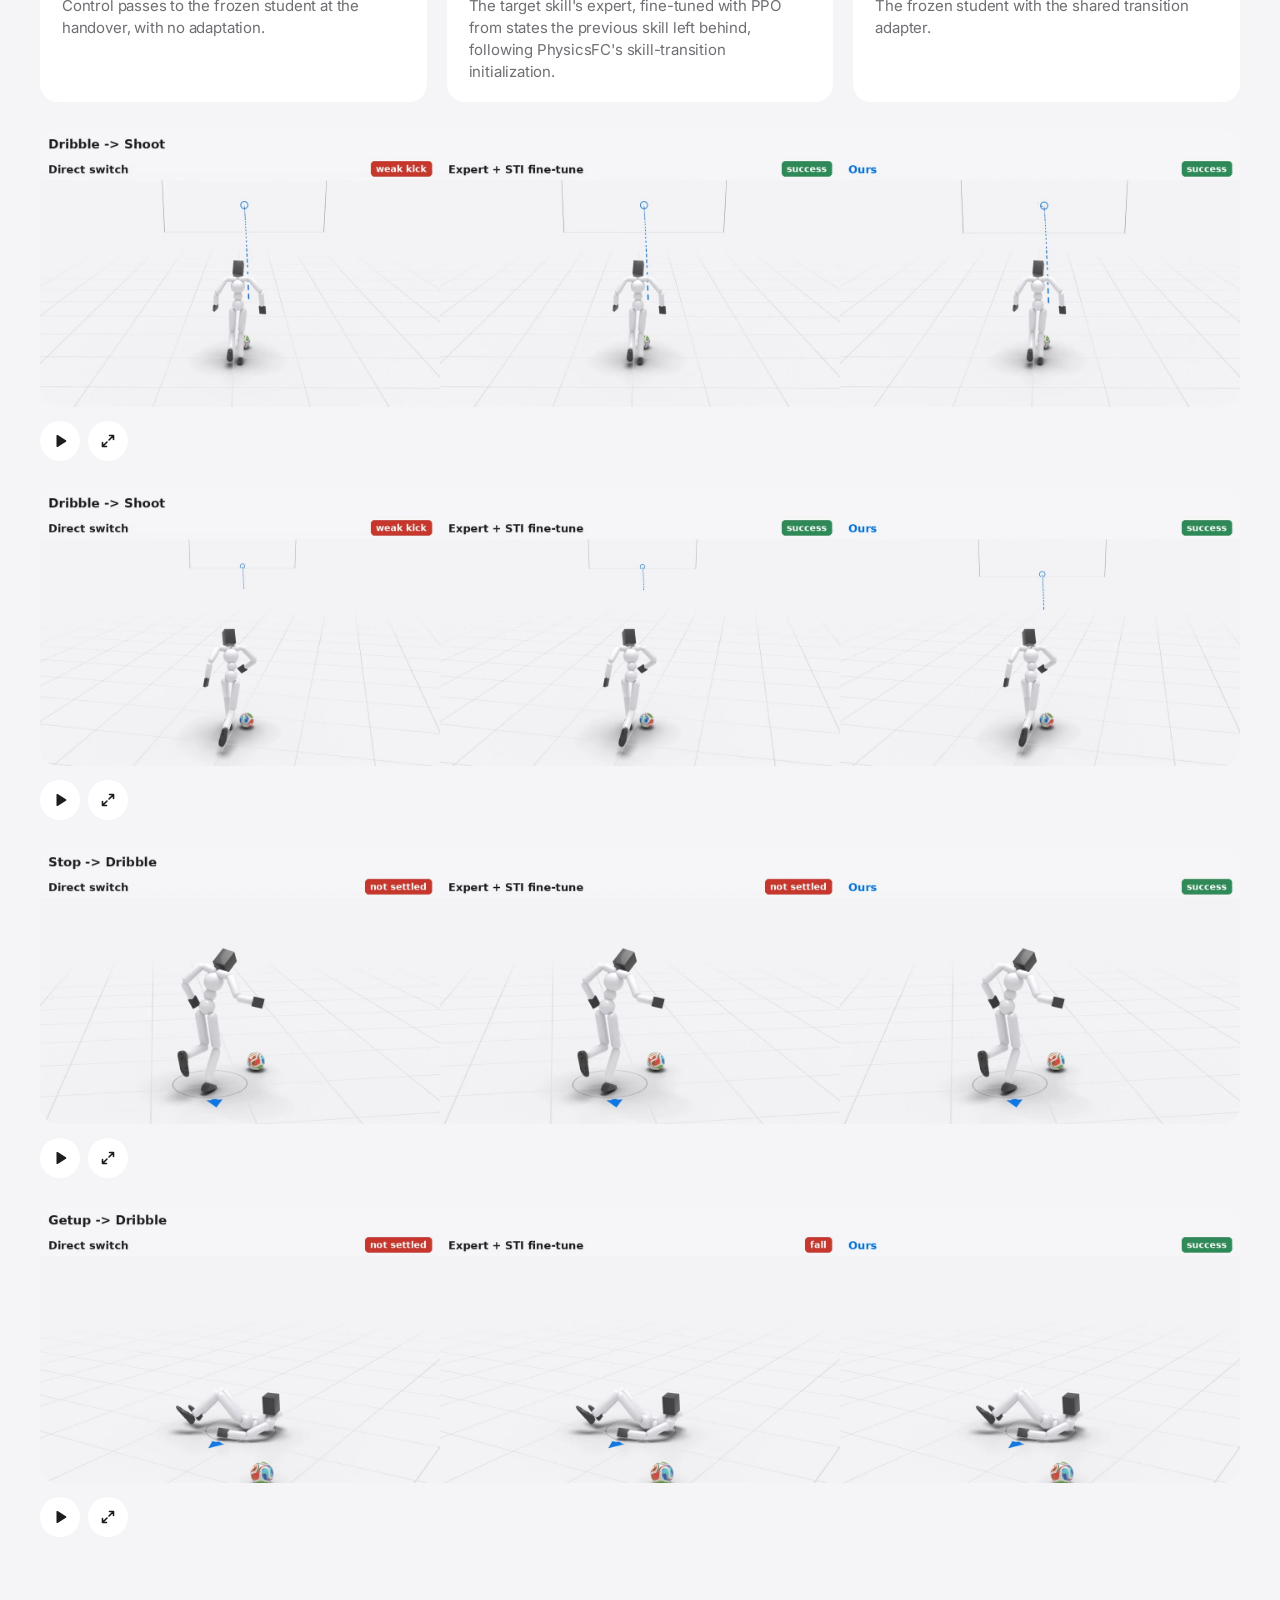
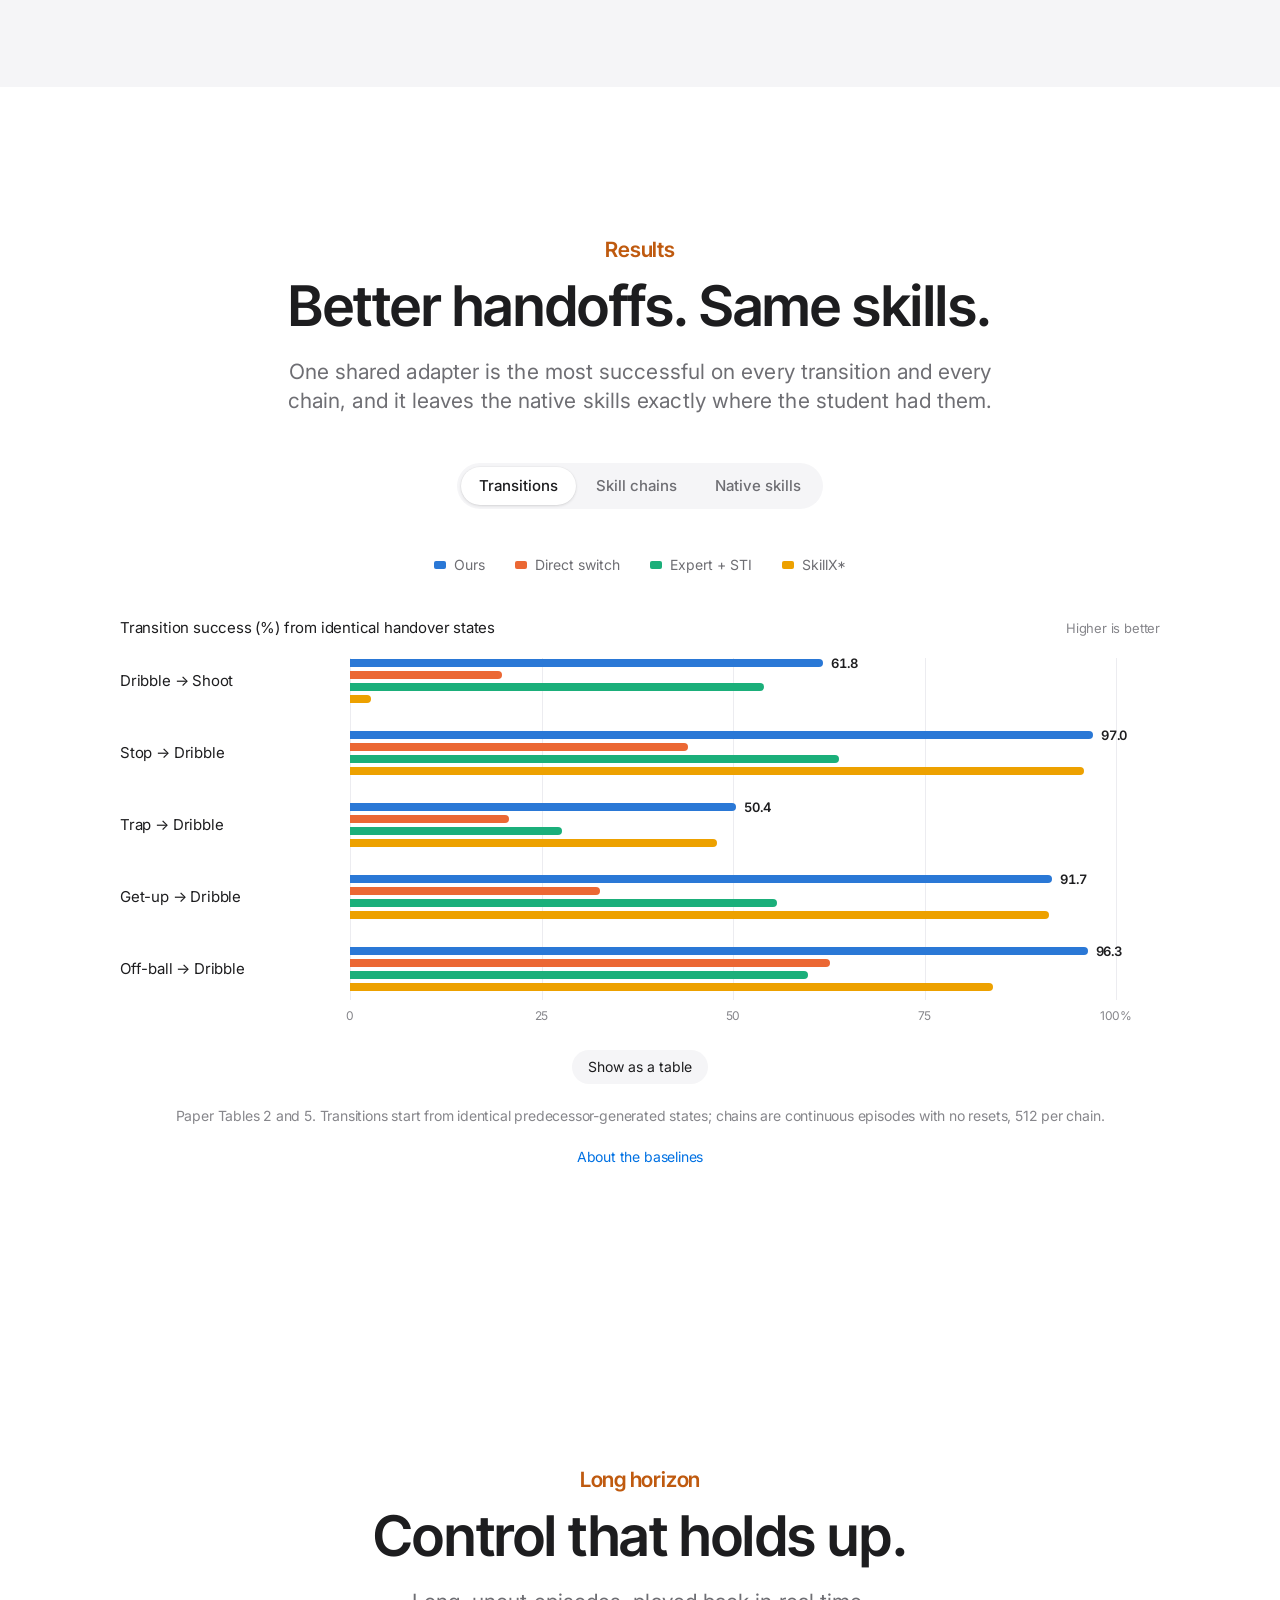
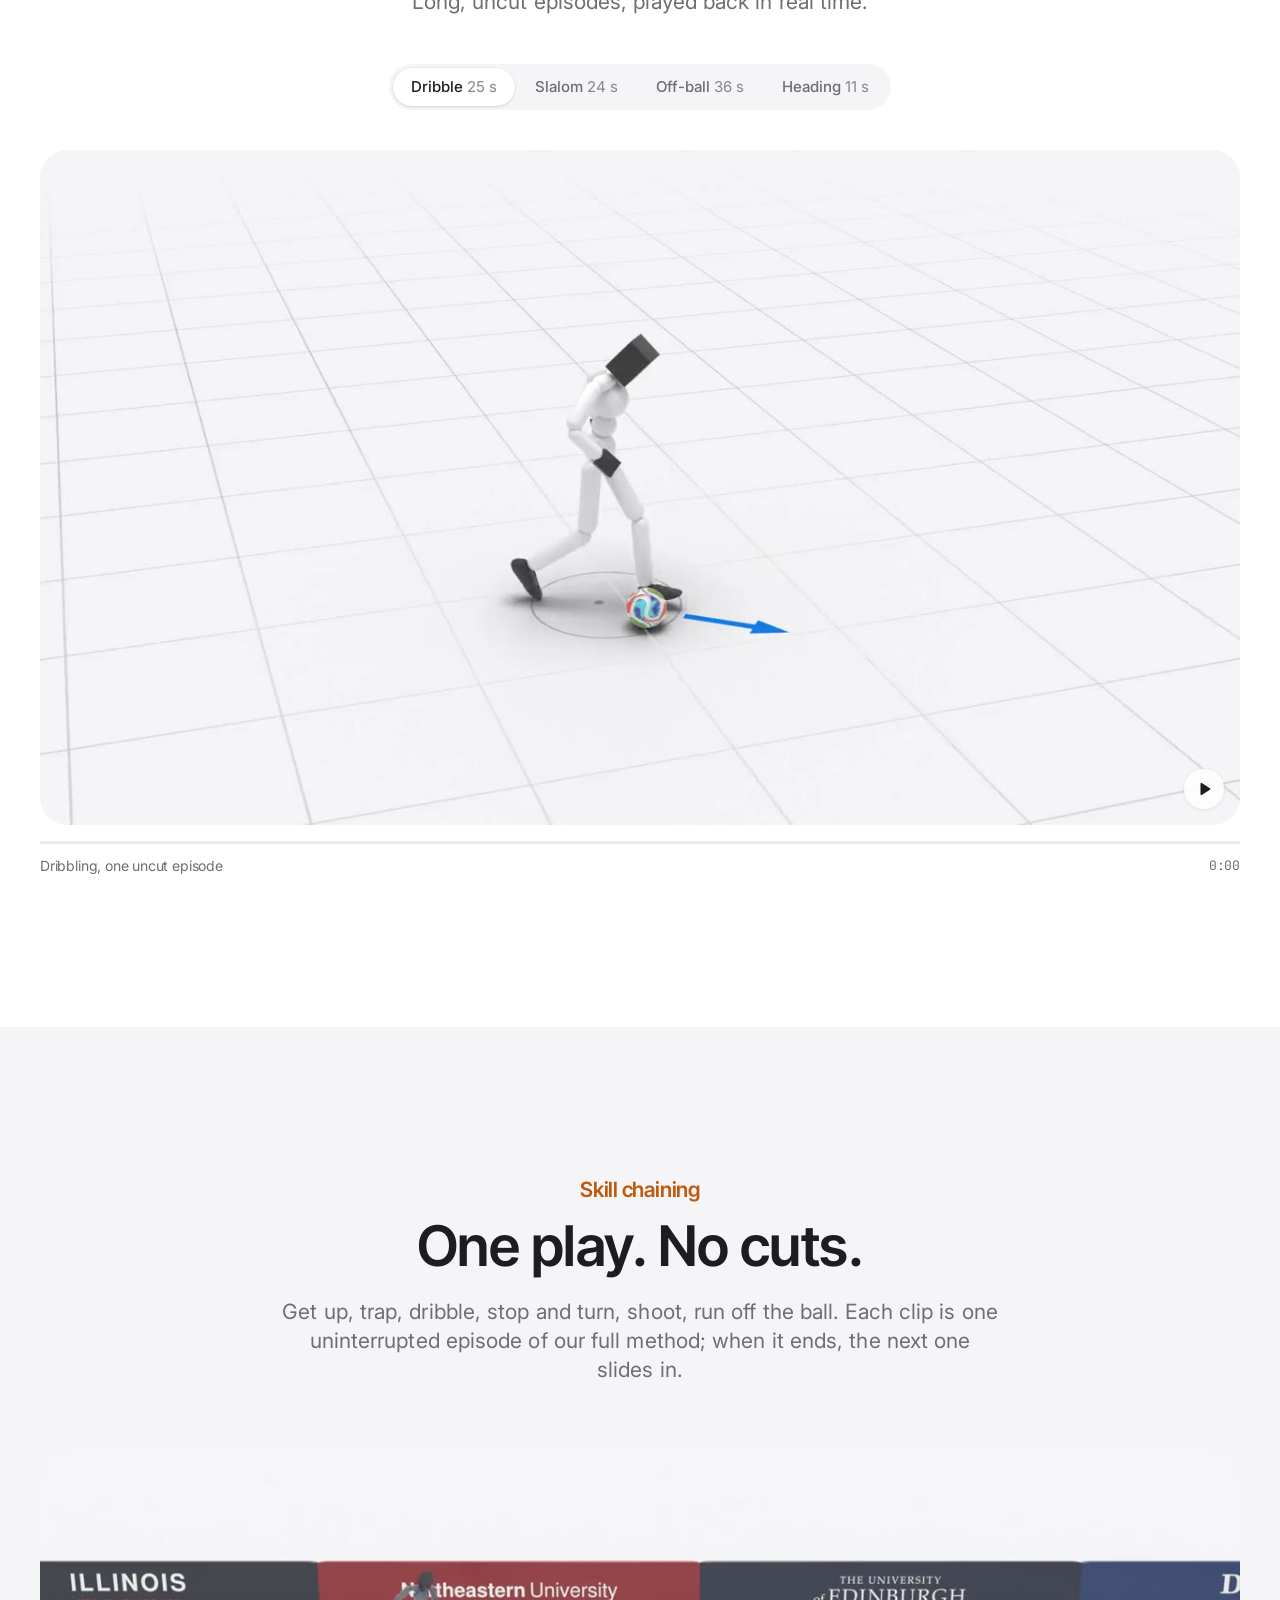
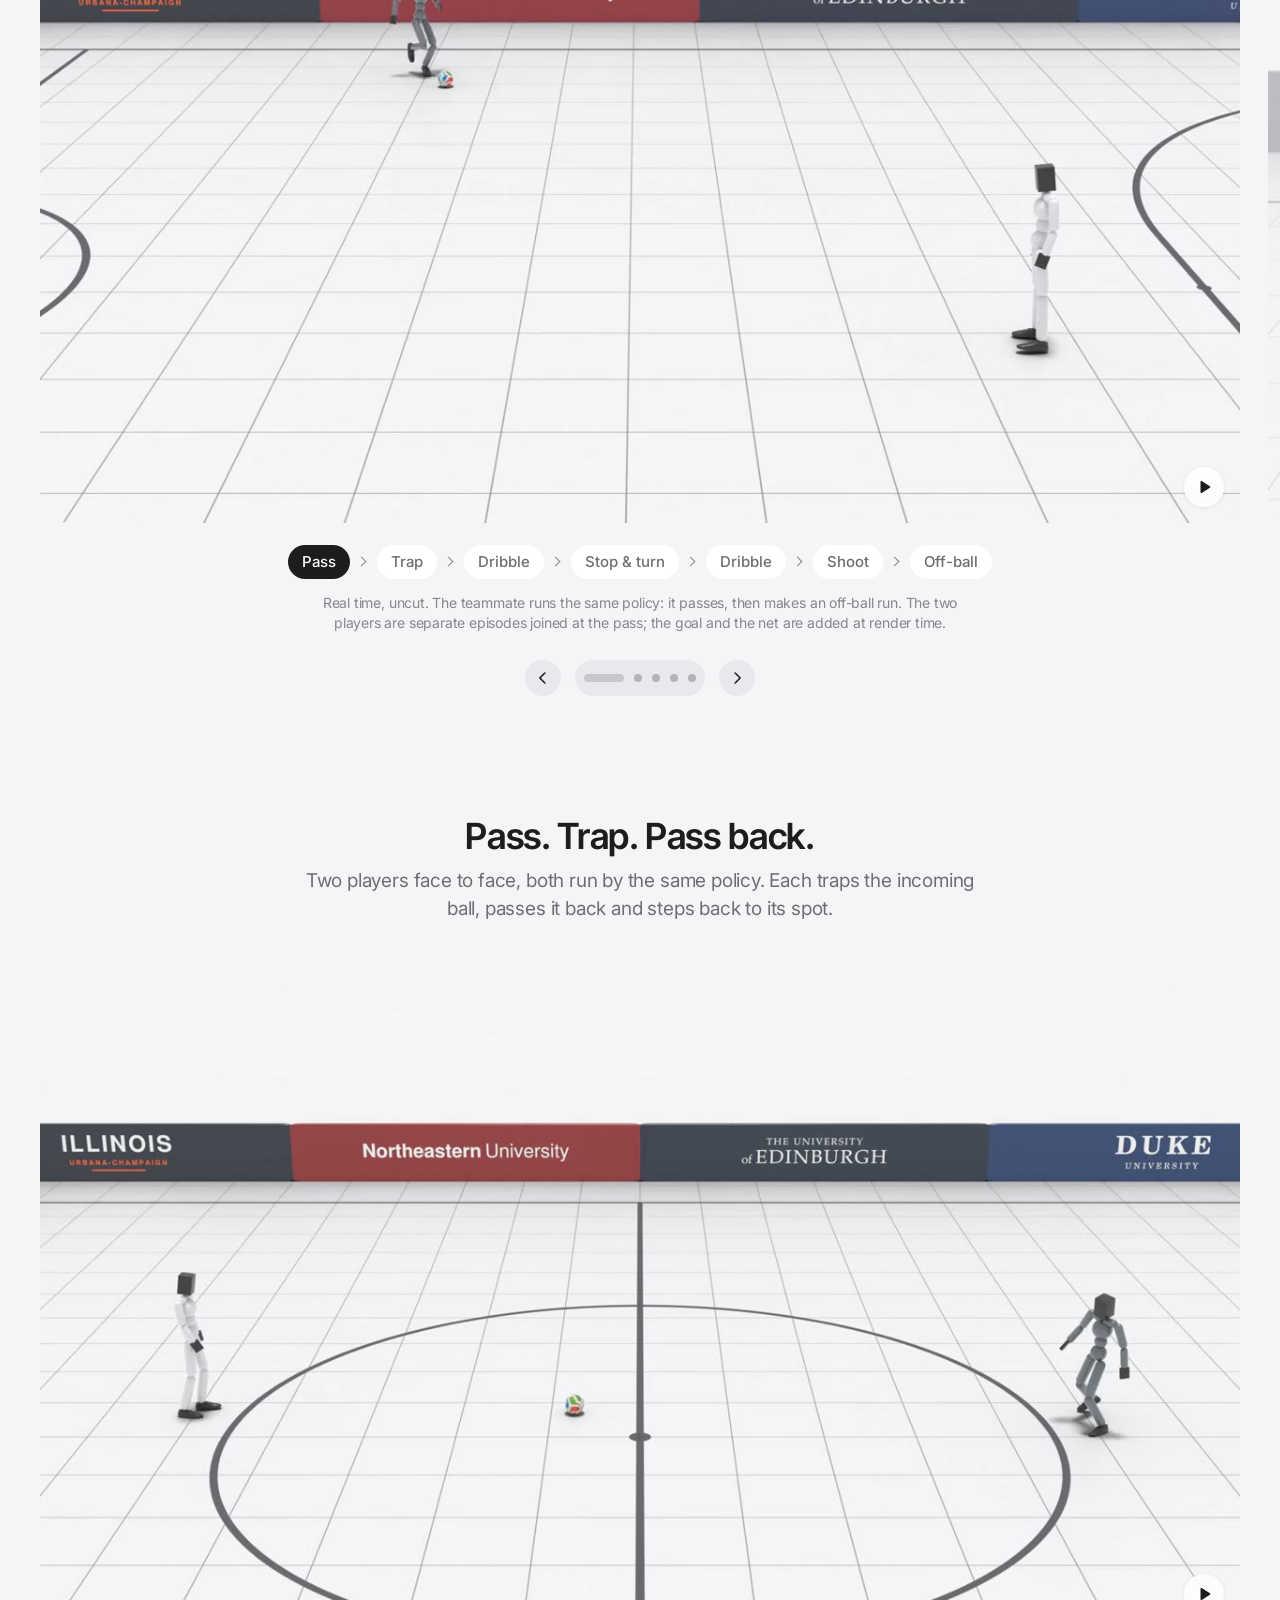
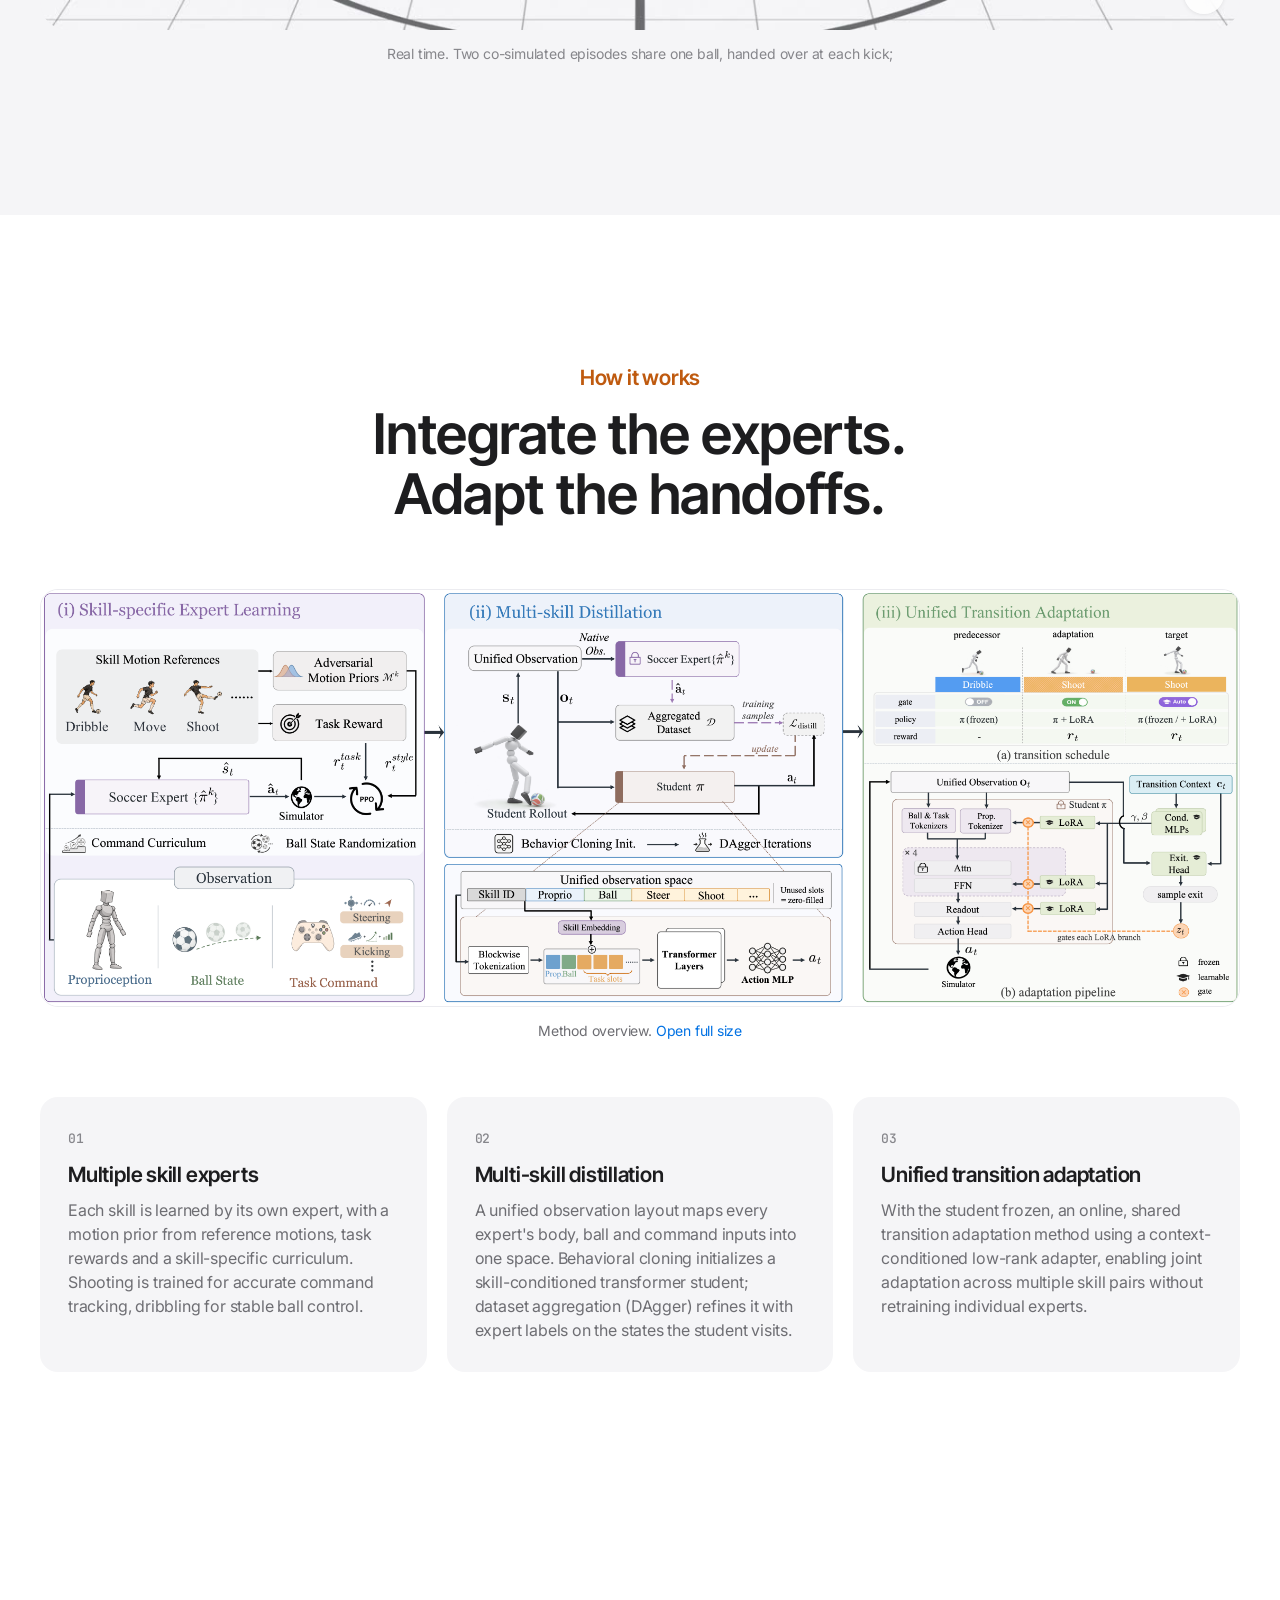
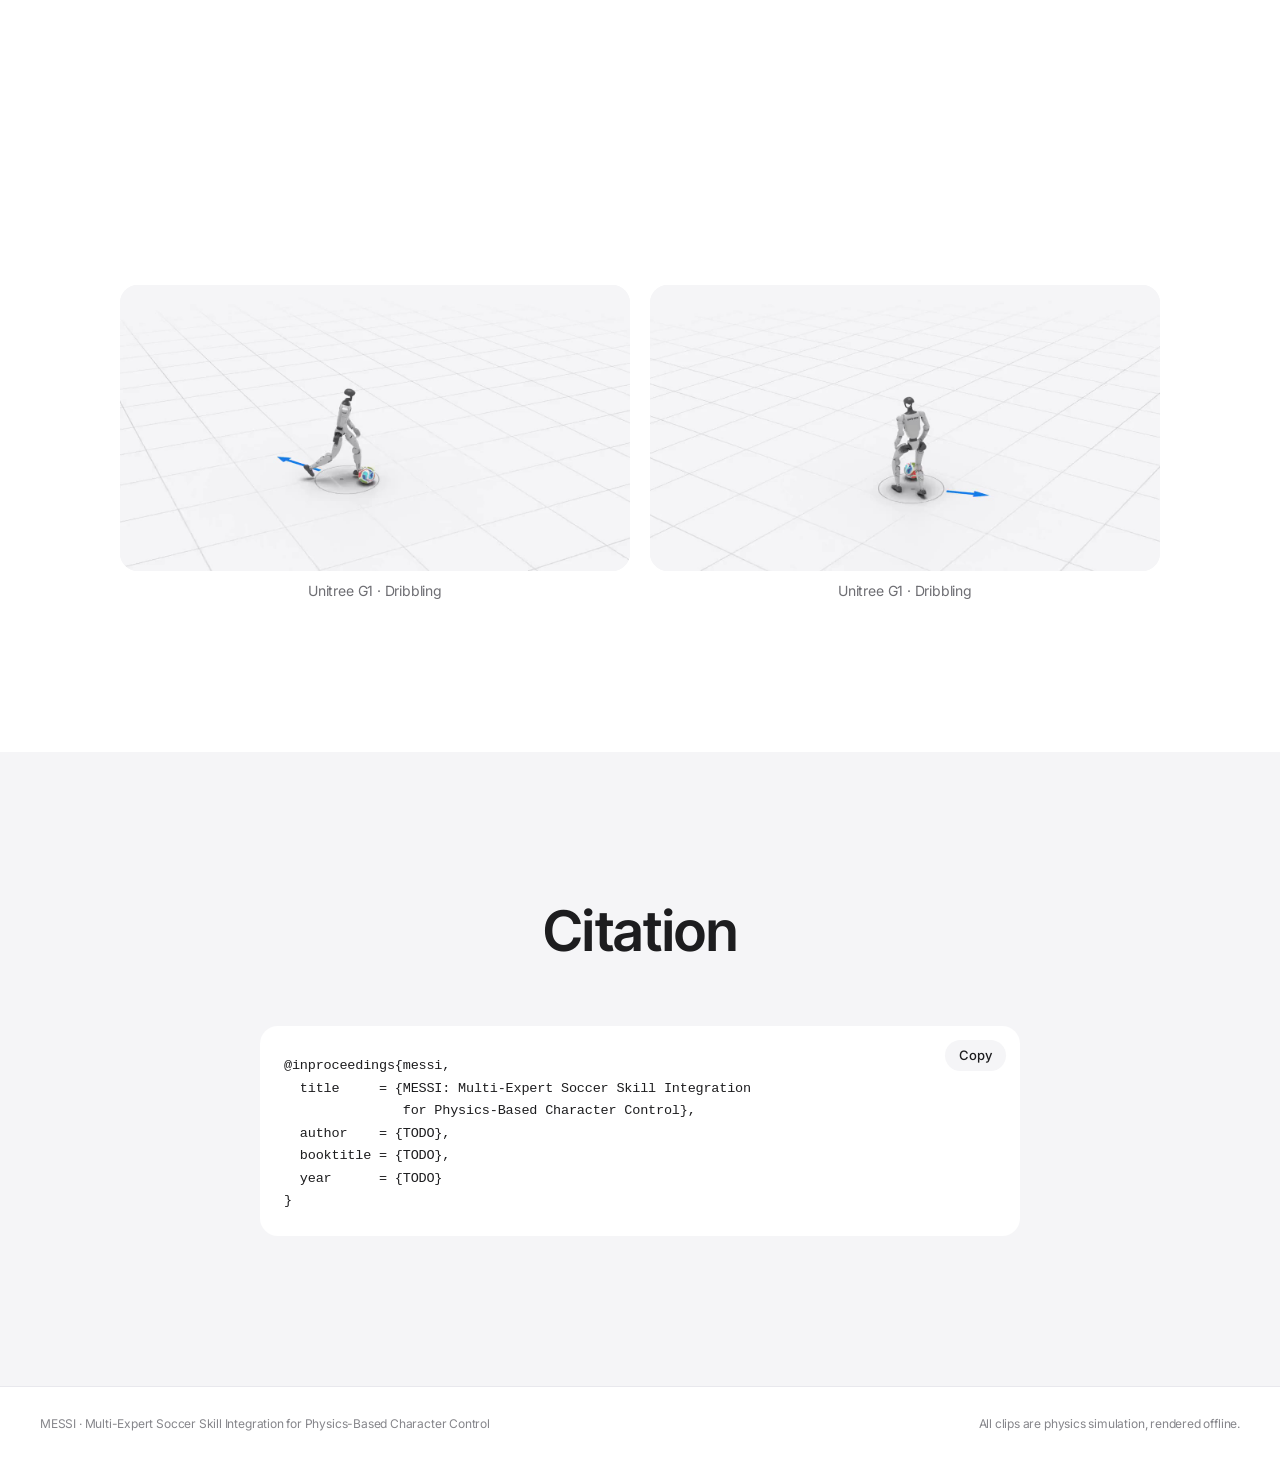
==== commit 67aa881c: "Add MESSI Web Demo button with gamepad icon Co-Authored-By: Claude Opus 5.5 <noreply@anthropic.com>" ====
--- a/MESSI/index.html
+++ b/MESSI/index.html
@@ -99,6 +99,10 @@
       <a class="btn is-soon" aria-disabled="true">
         <svg viewBox="0 0 20 20" fill="none" stroke="currentColor" stroke-width="1.6" stroke-linecap="round" stroke-linejoin="round"><path d="M7 6 3 10l4 4M13 6l4 4-4 4"/></svg>
         Code <span class="soon">Soon</span></a>
+
+      <a class="btn is-soon" aria-disabled="true">
+        <svg viewBox="0 0 20 20" fill="none" stroke="currentColor" stroke-width="1.6" stroke-linecap="round" stroke-linejoin="round"><path d="M6 6.5h8a4 4 0 0 1 3.9 3.1l.8 3.6a2.4 2.4 0 0 1-4.2 2L13 13.5H7l-1.5 1.7a2.4 2.4 0 0 1-4.2-2l.8-3.6A4 4 0 0 1 6 6.5z"/><path d="M6.5 9v3M5 10.5h3M13 10h.01M15 11.5h.01"/></svg>
+        Web Demo <span class="soon">Soon</span></a>
       <a class="btn" href="#citation">
         <svg viewBox="0 0 20 20" fill="none" stroke="currentColor" stroke-width="1.6" stroke-linejoin="round"><path d="M4 5.5h5v5H6.5c0 2 1 3 2.5 3.5M11 5.5h5v5h-2.5c0 2 1 3 2.5 3.5"/></svg>
         BibTeX</a>
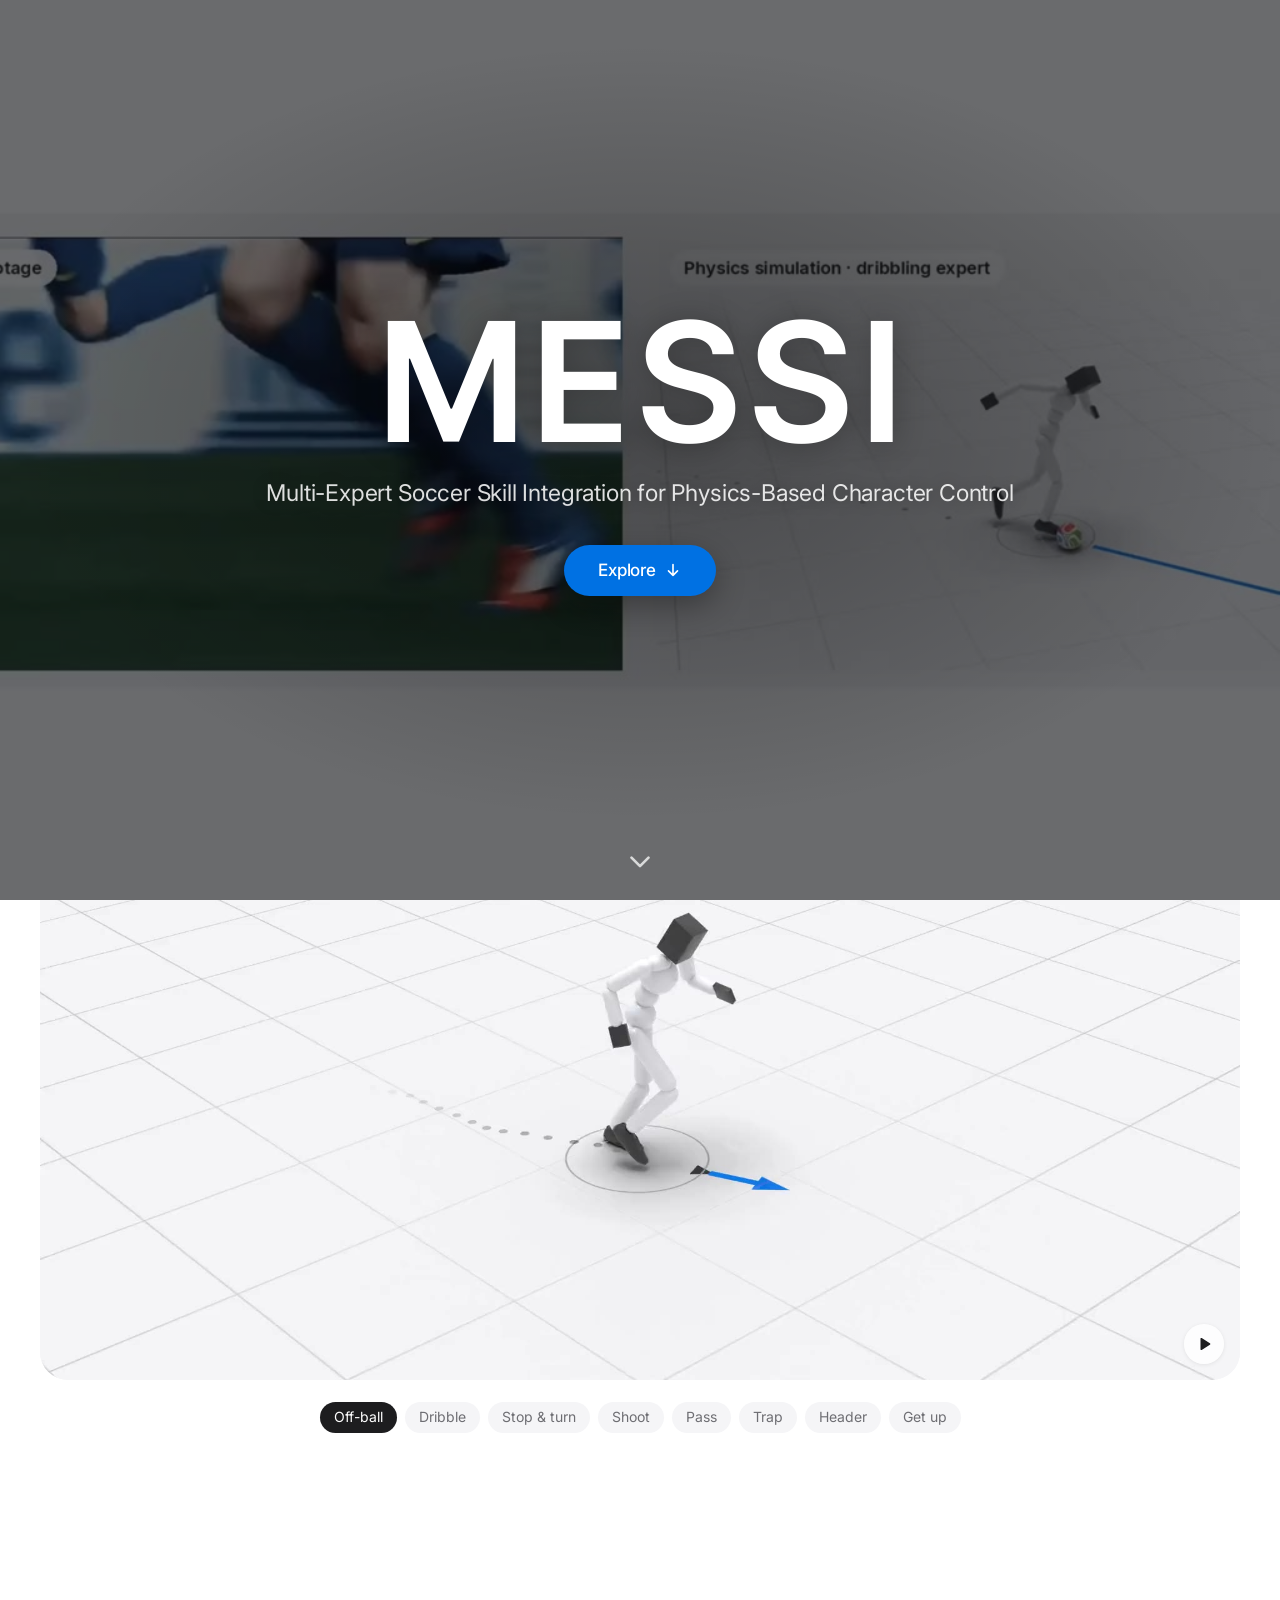
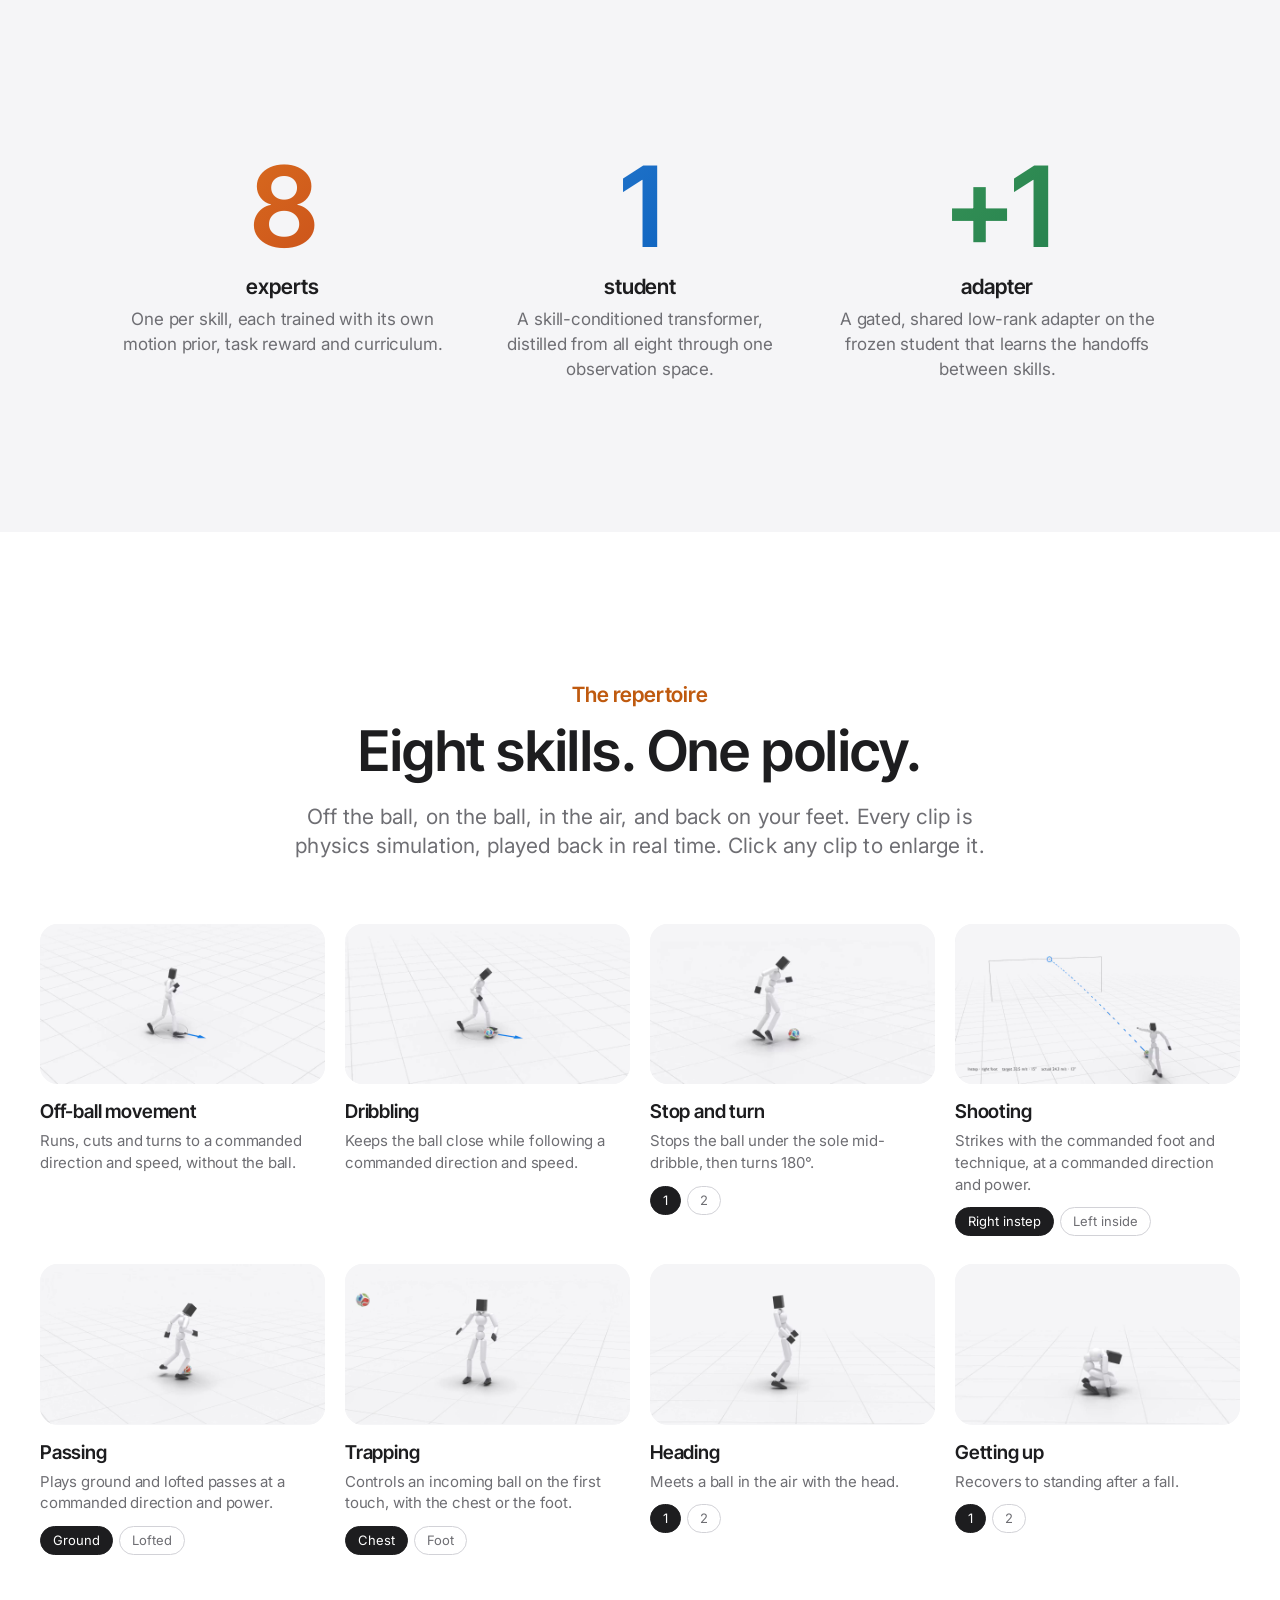
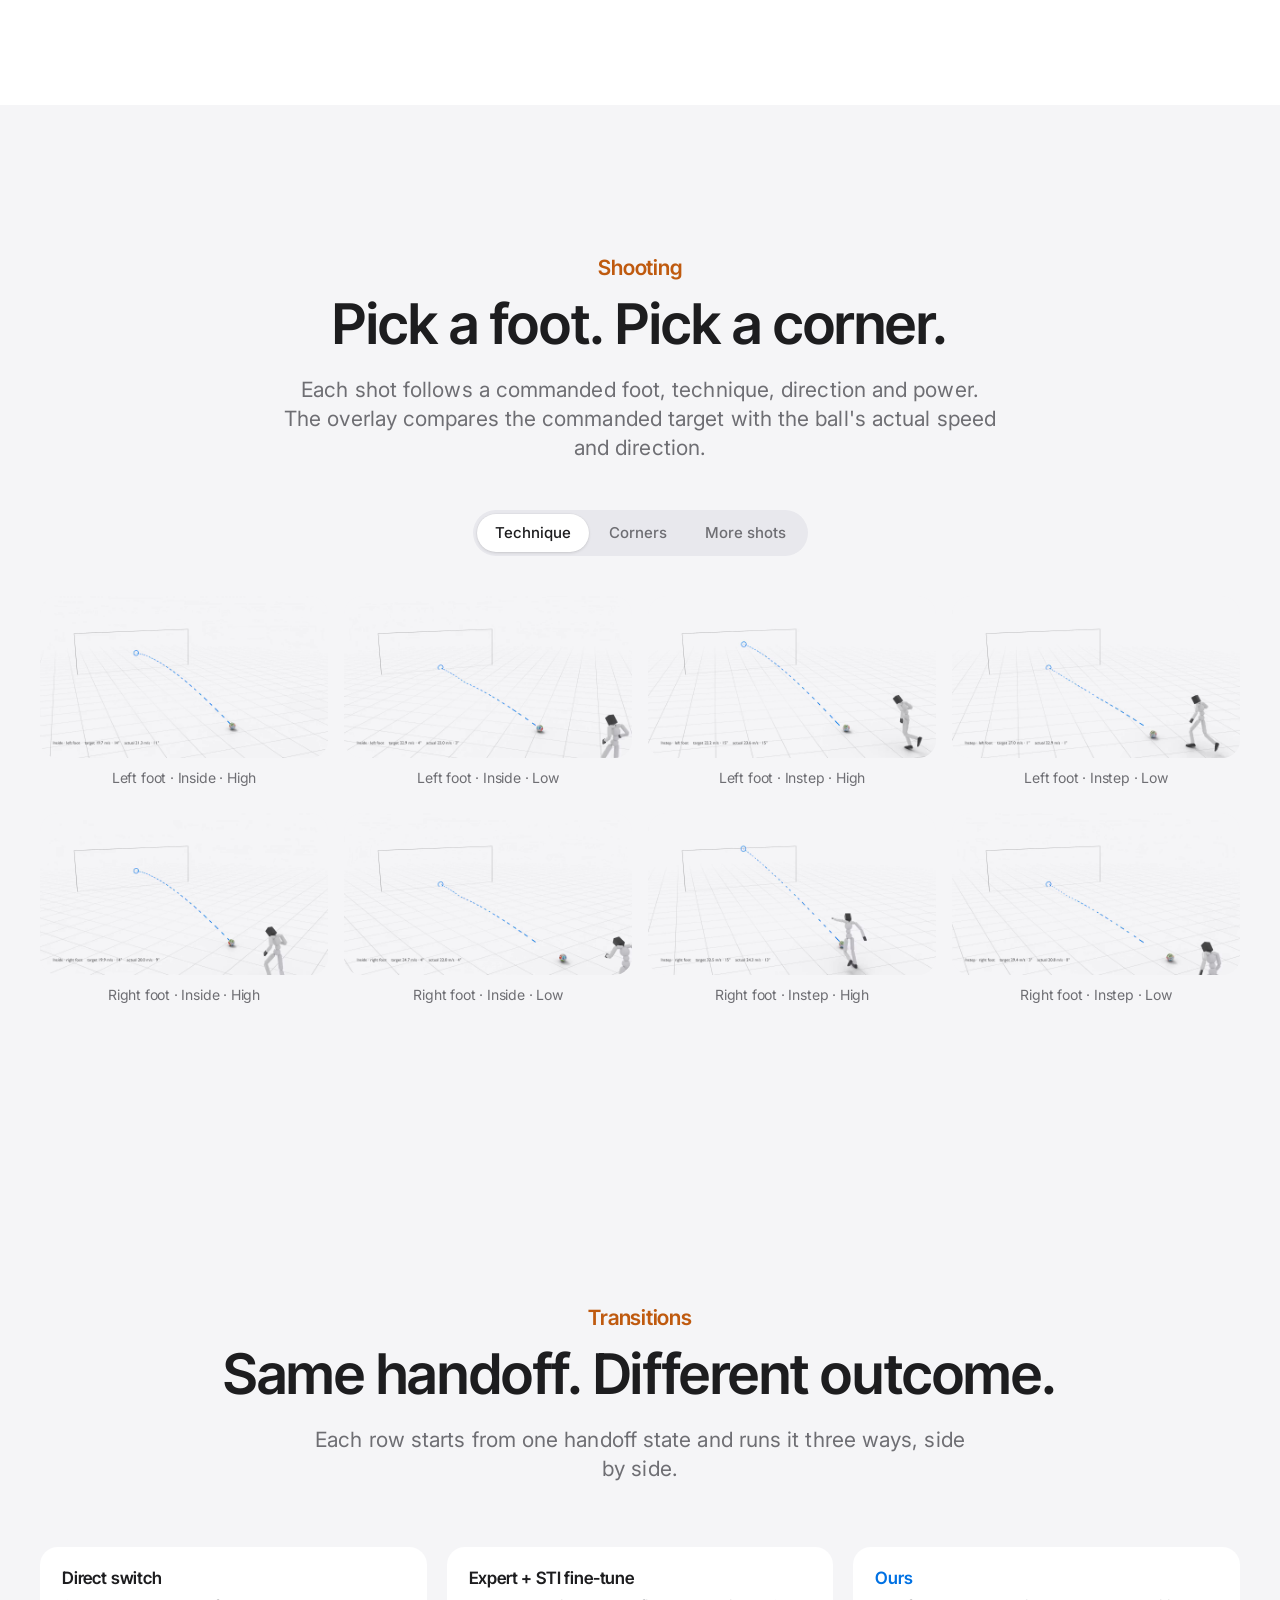
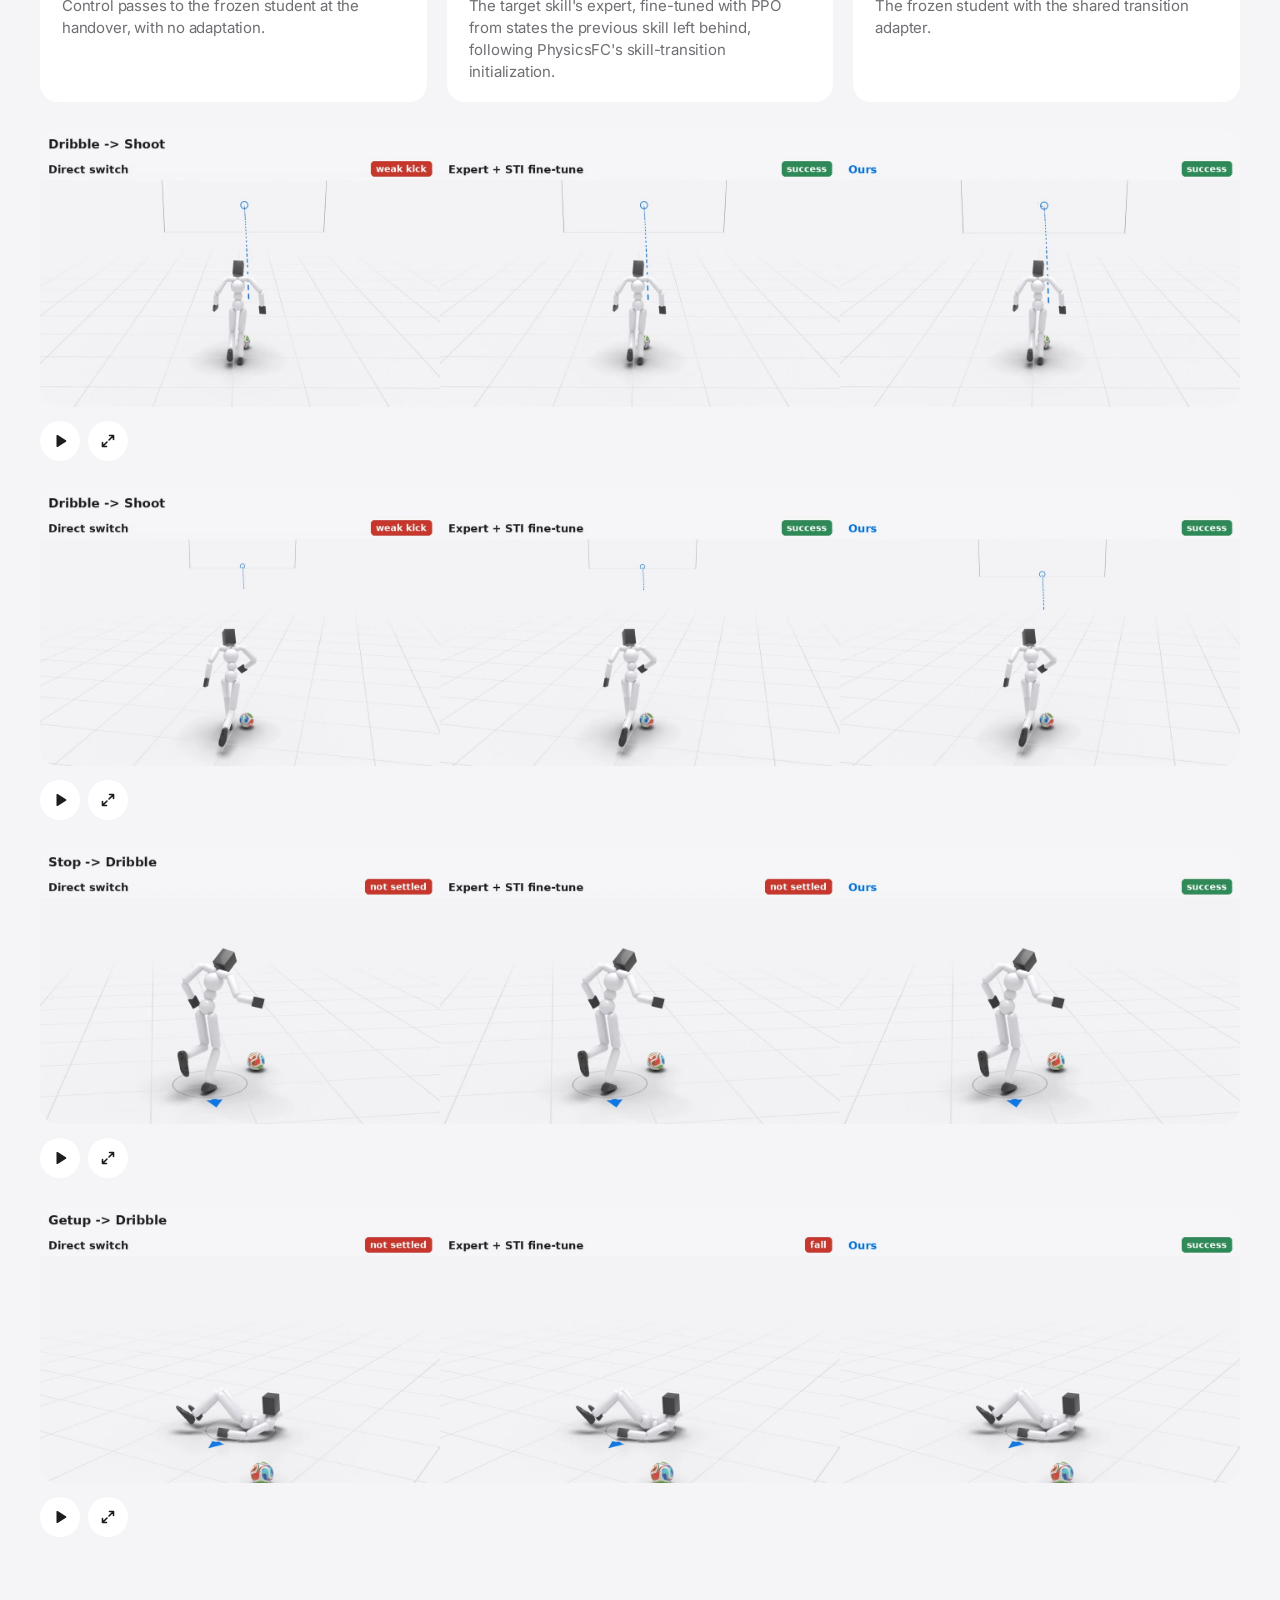
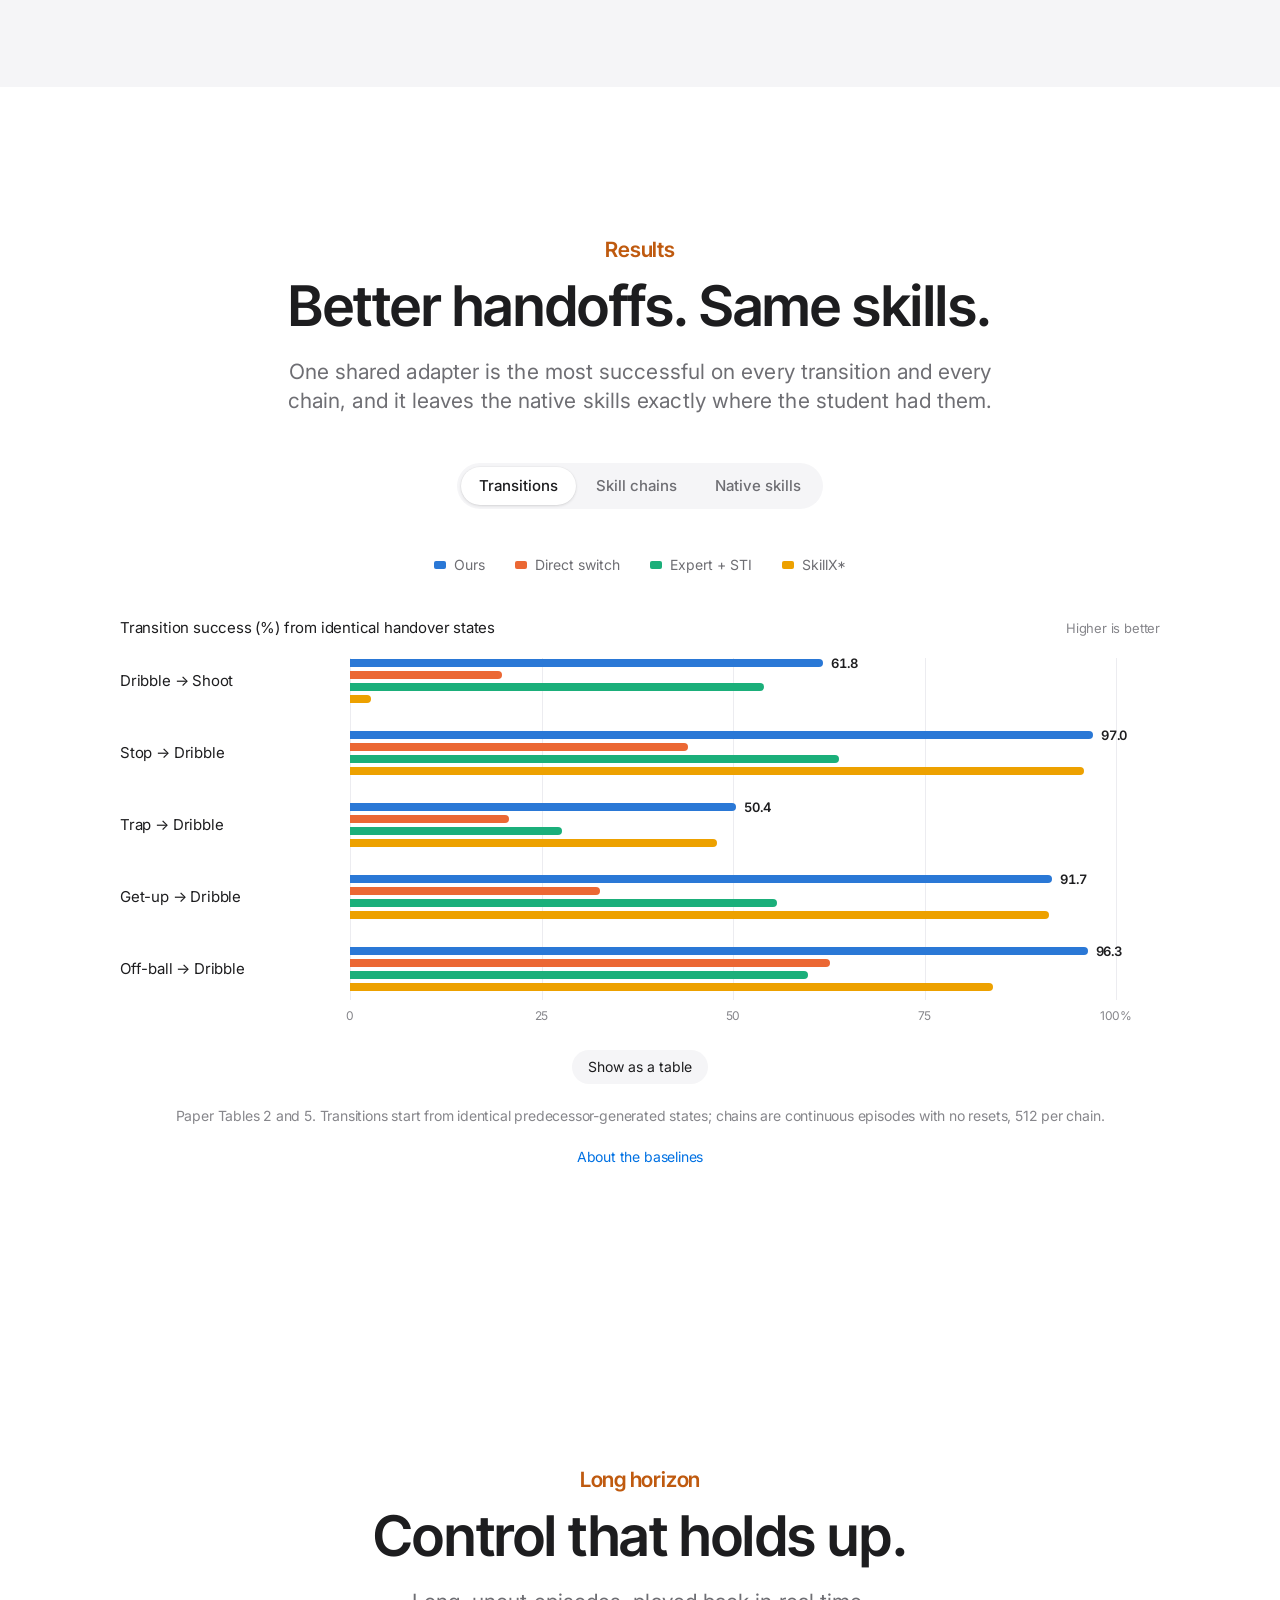
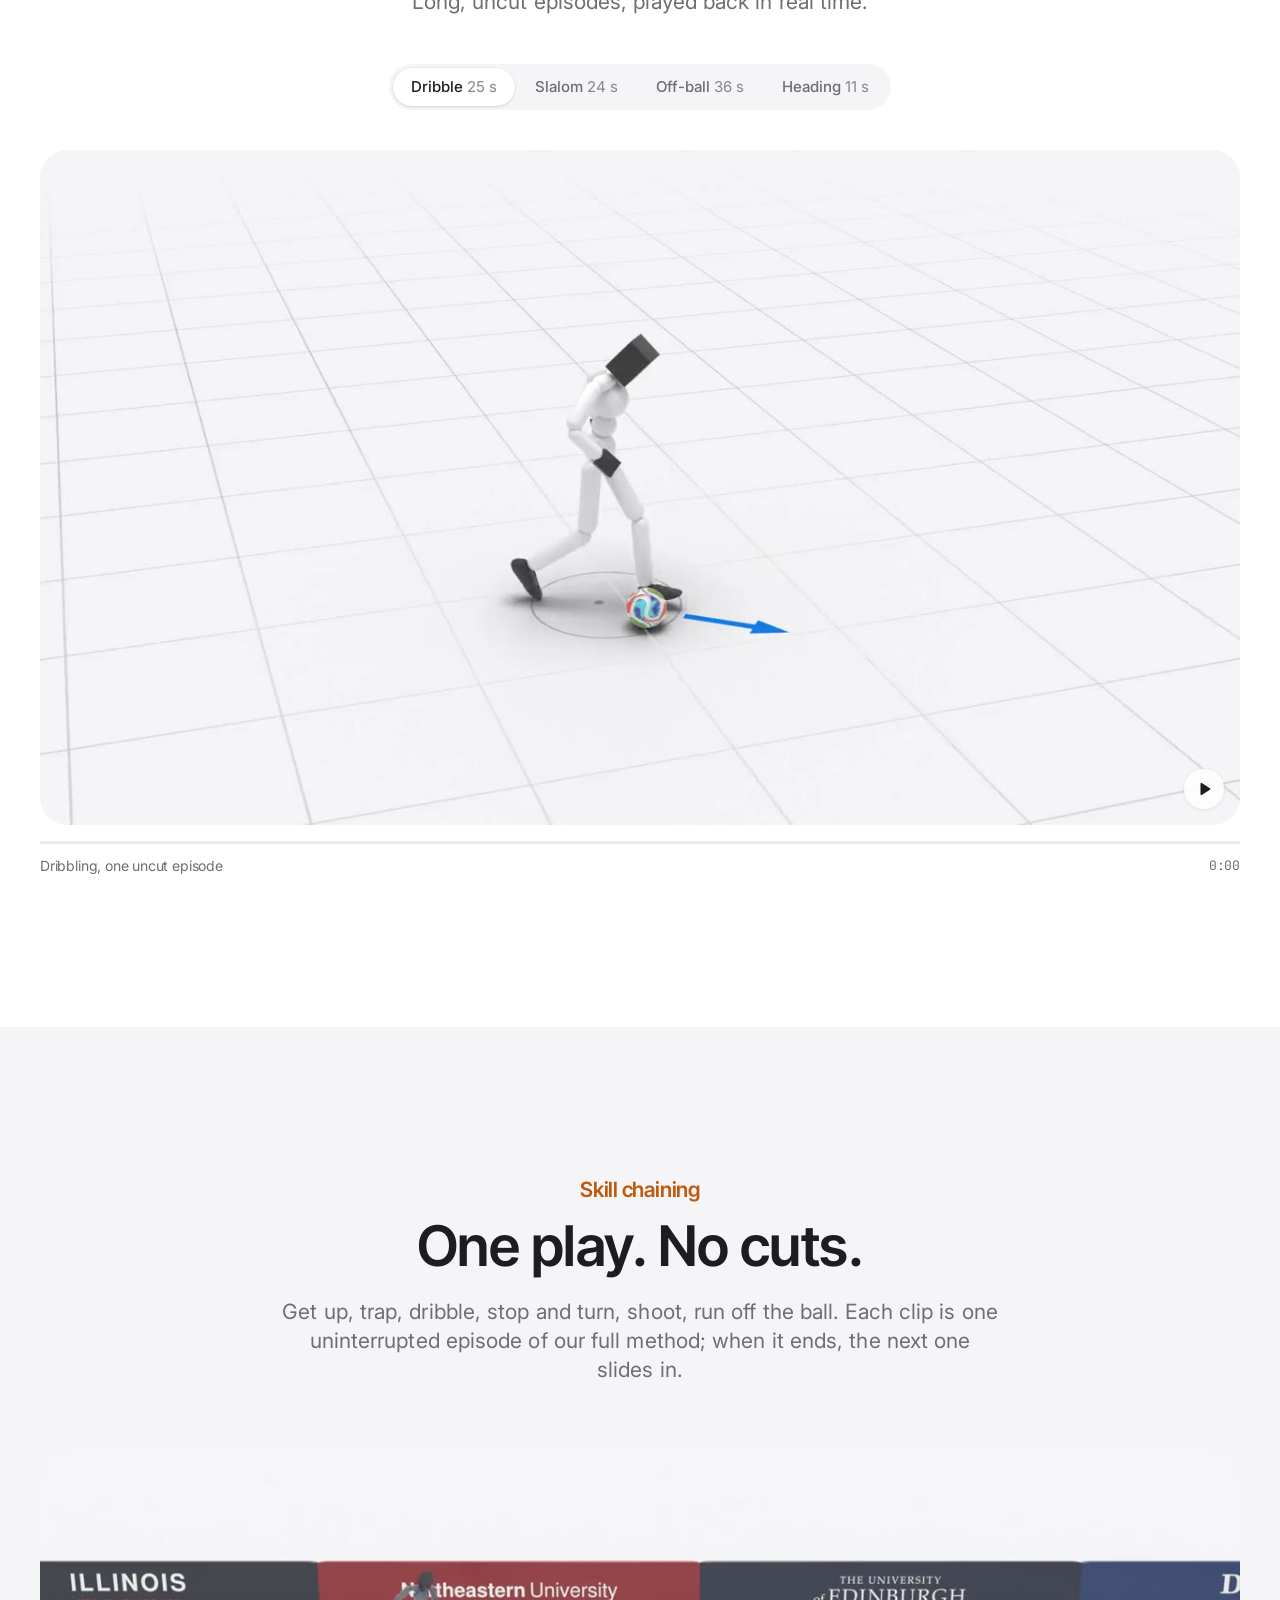
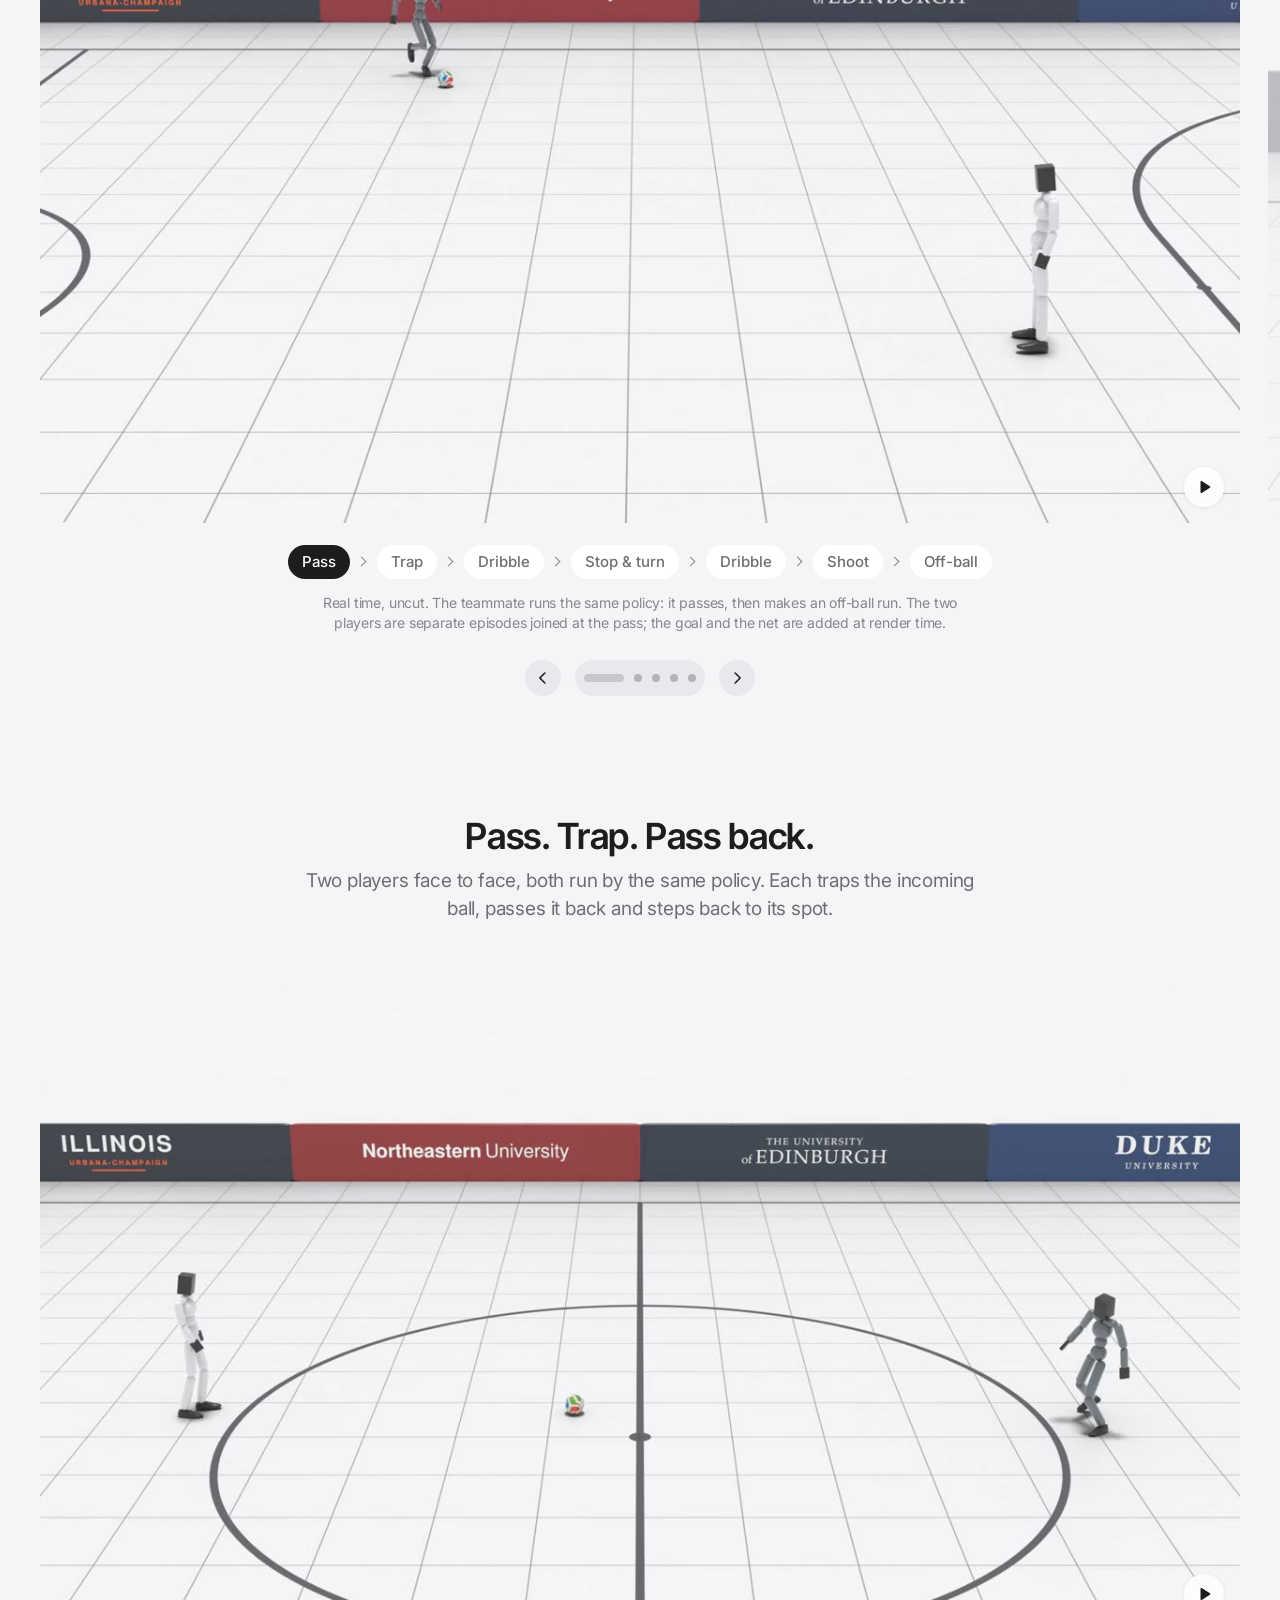
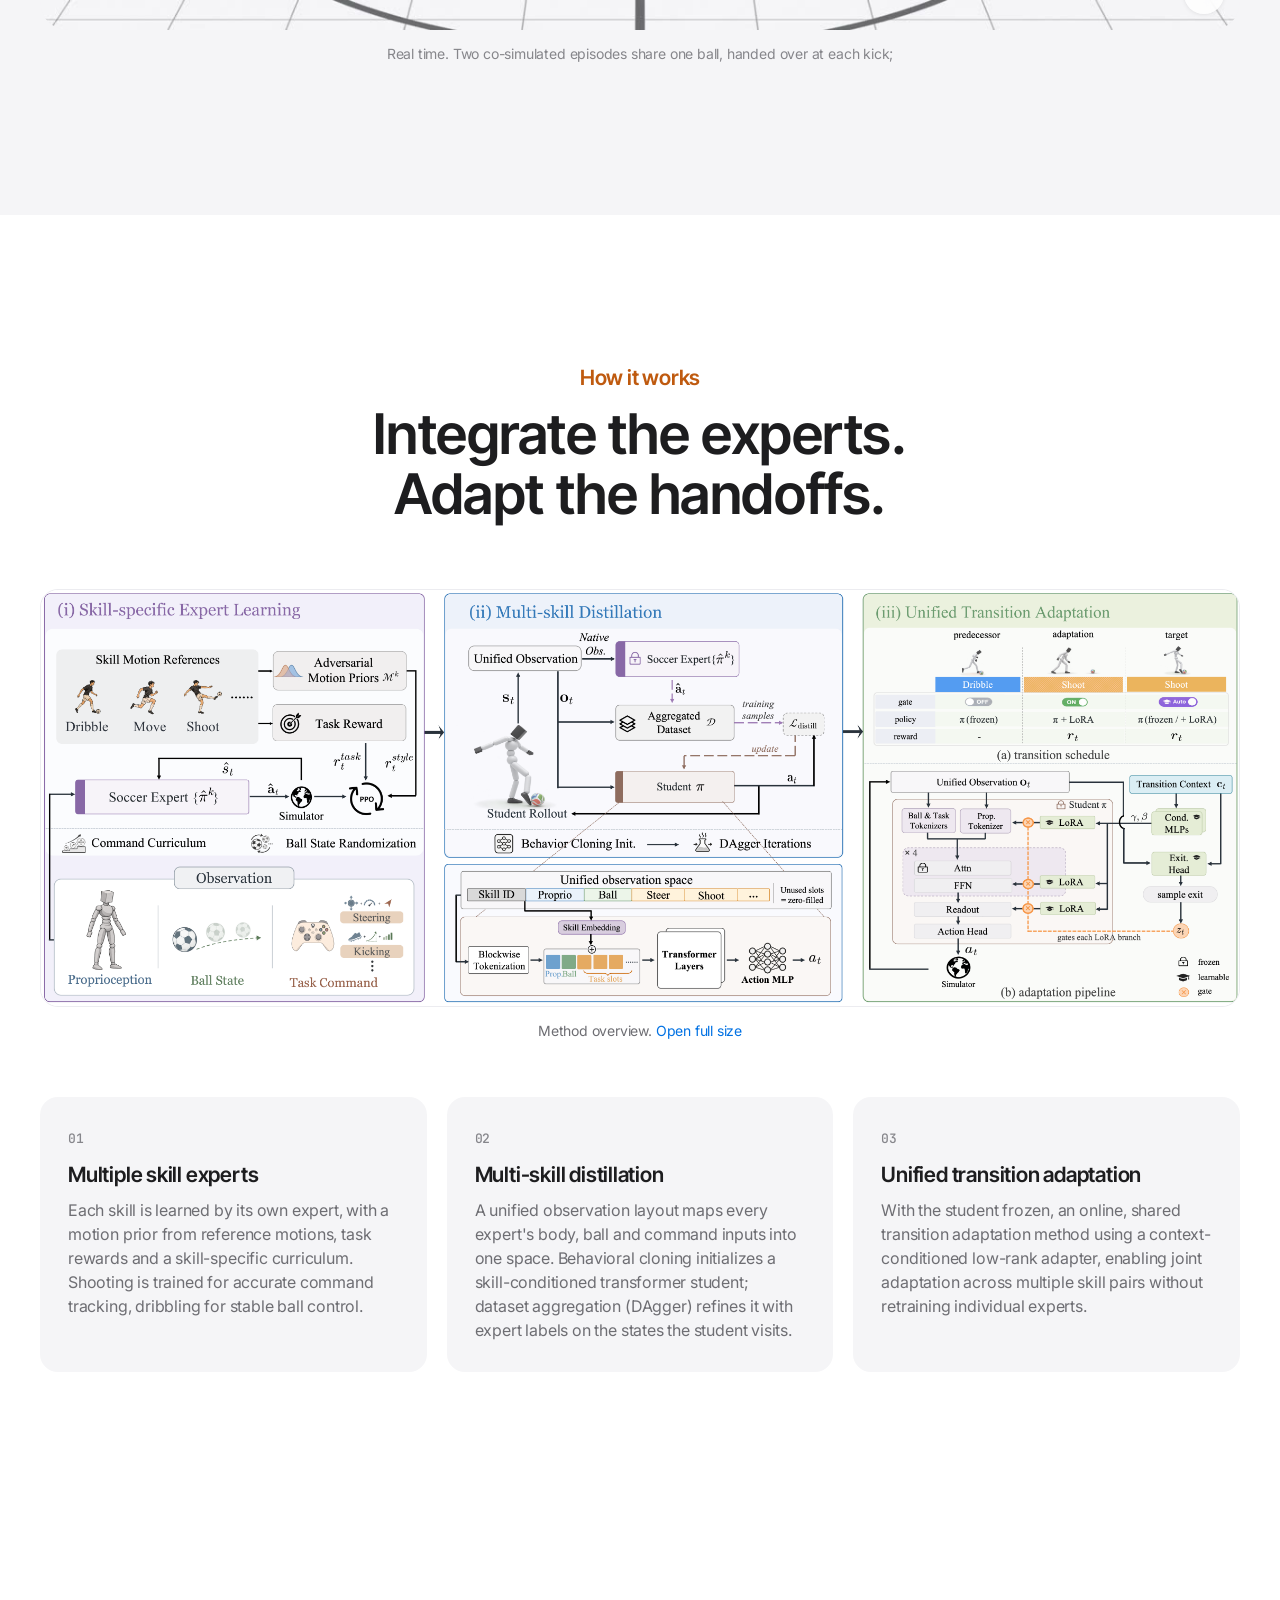
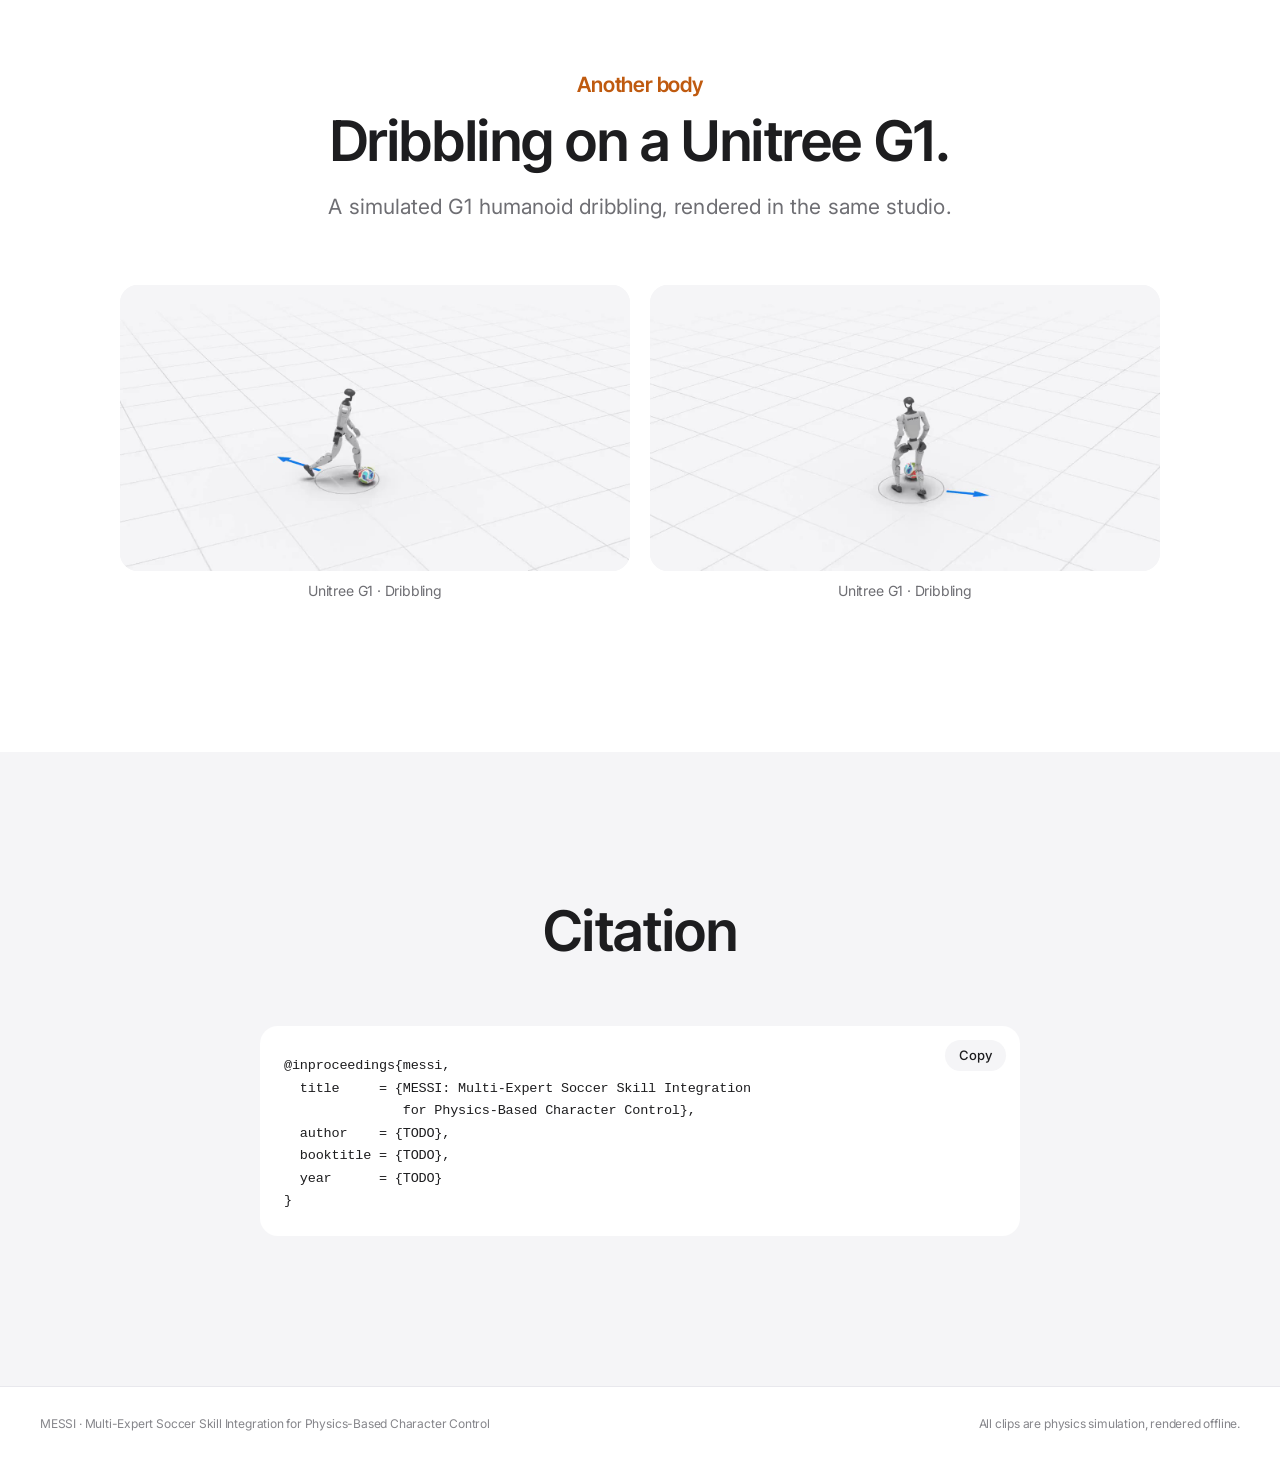
==== commit f7277e8e: "Add MESSI YouTube button Co-Authored-By: Claude Opus 5.5 <noreply@anthropic.com>" ====
--- a/MESSI/index.html
+++ b/MESSI/index.html
@@ -103,6 +103,9 @@
       <a class="btn is-soon" aria-disabled="true">
         <svg viewBox="0 0 20 20" fill="none" stroke="currentColor" stroke-width="1.6" stroke-linecap="round" stroke-linejoin="round"><path d="M6 6.5h8a4 4 0 0 1 3.9 3.1l.8 3.6a2.4 2.4 0 0 1-4.2 2L13 13.5H7l-1.5 1.7a2.4 2.4 0 0 1-4.2-2l.8-3.6A4 4 0 0 1 6 6.5z"/><path d="M6.5 9v3M5 10.5h3M13 10h.01M15 11.5h.01"/></svg>
         Web Demo <span class="soon">Soon</span></a>
+      <a class="btn is-soon" aria-disabled="true">
+        <svg viewBox="0 0 20 20" fill="none" stroke="currentColor" stroke-width="1.6" stroke-linecap="round" stroke-linejoin="round"><rect x="2" y="4.5" width="16" height="11" rx="3.2"/><path d="M8.5 7.8v4.4l3.8-2.2z"/></svg>
+        YouTube <span class="soon">Soon</span></a>
       <a class="btn" href="#citation">
         <svg viewBox="0 0 20 20" fill="none" stroke="currentColor" stroke-width="1.6" stroke-linejoin="round"><path d="M4 5.5h5v5H6.5c0 2 1 3 2.5 3.5M11 5.5h5v5h-2.5c0 2 1 3 2.5 3.5"/></svg>
         BibTeX</a>
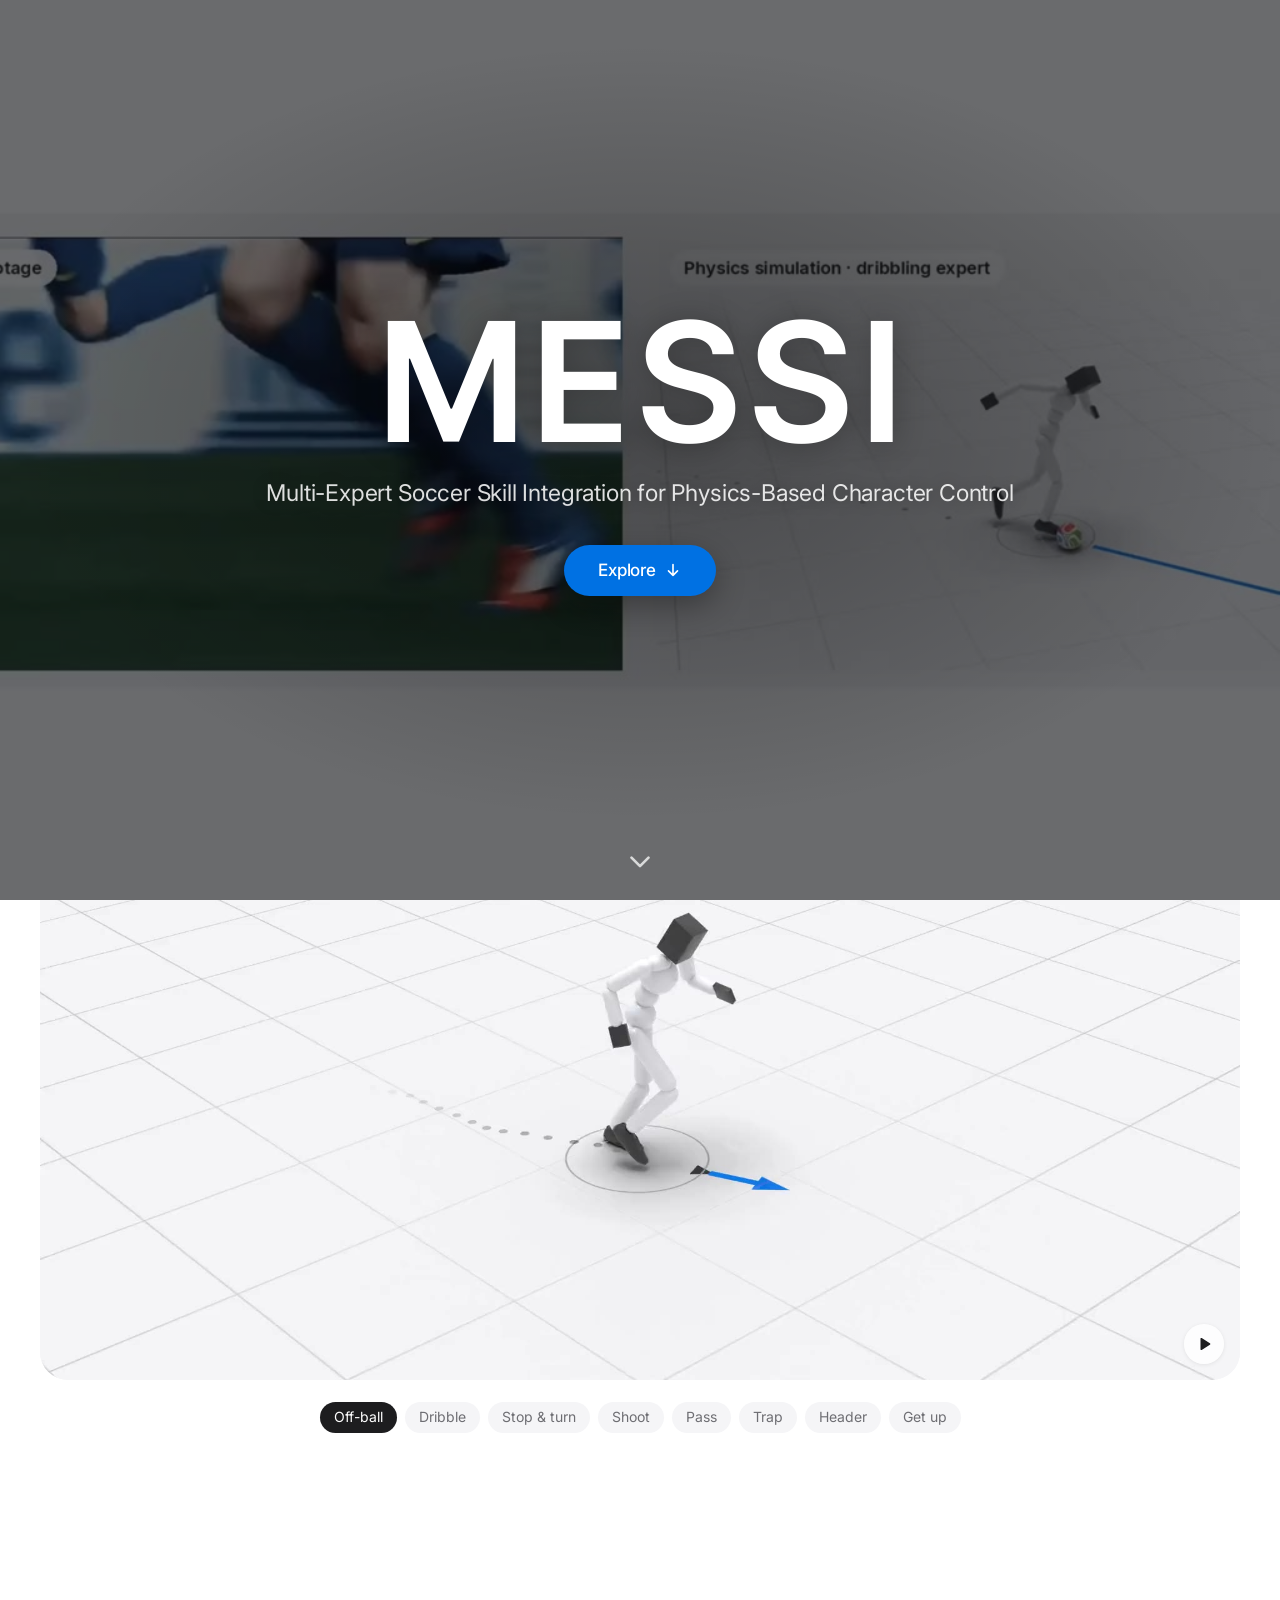
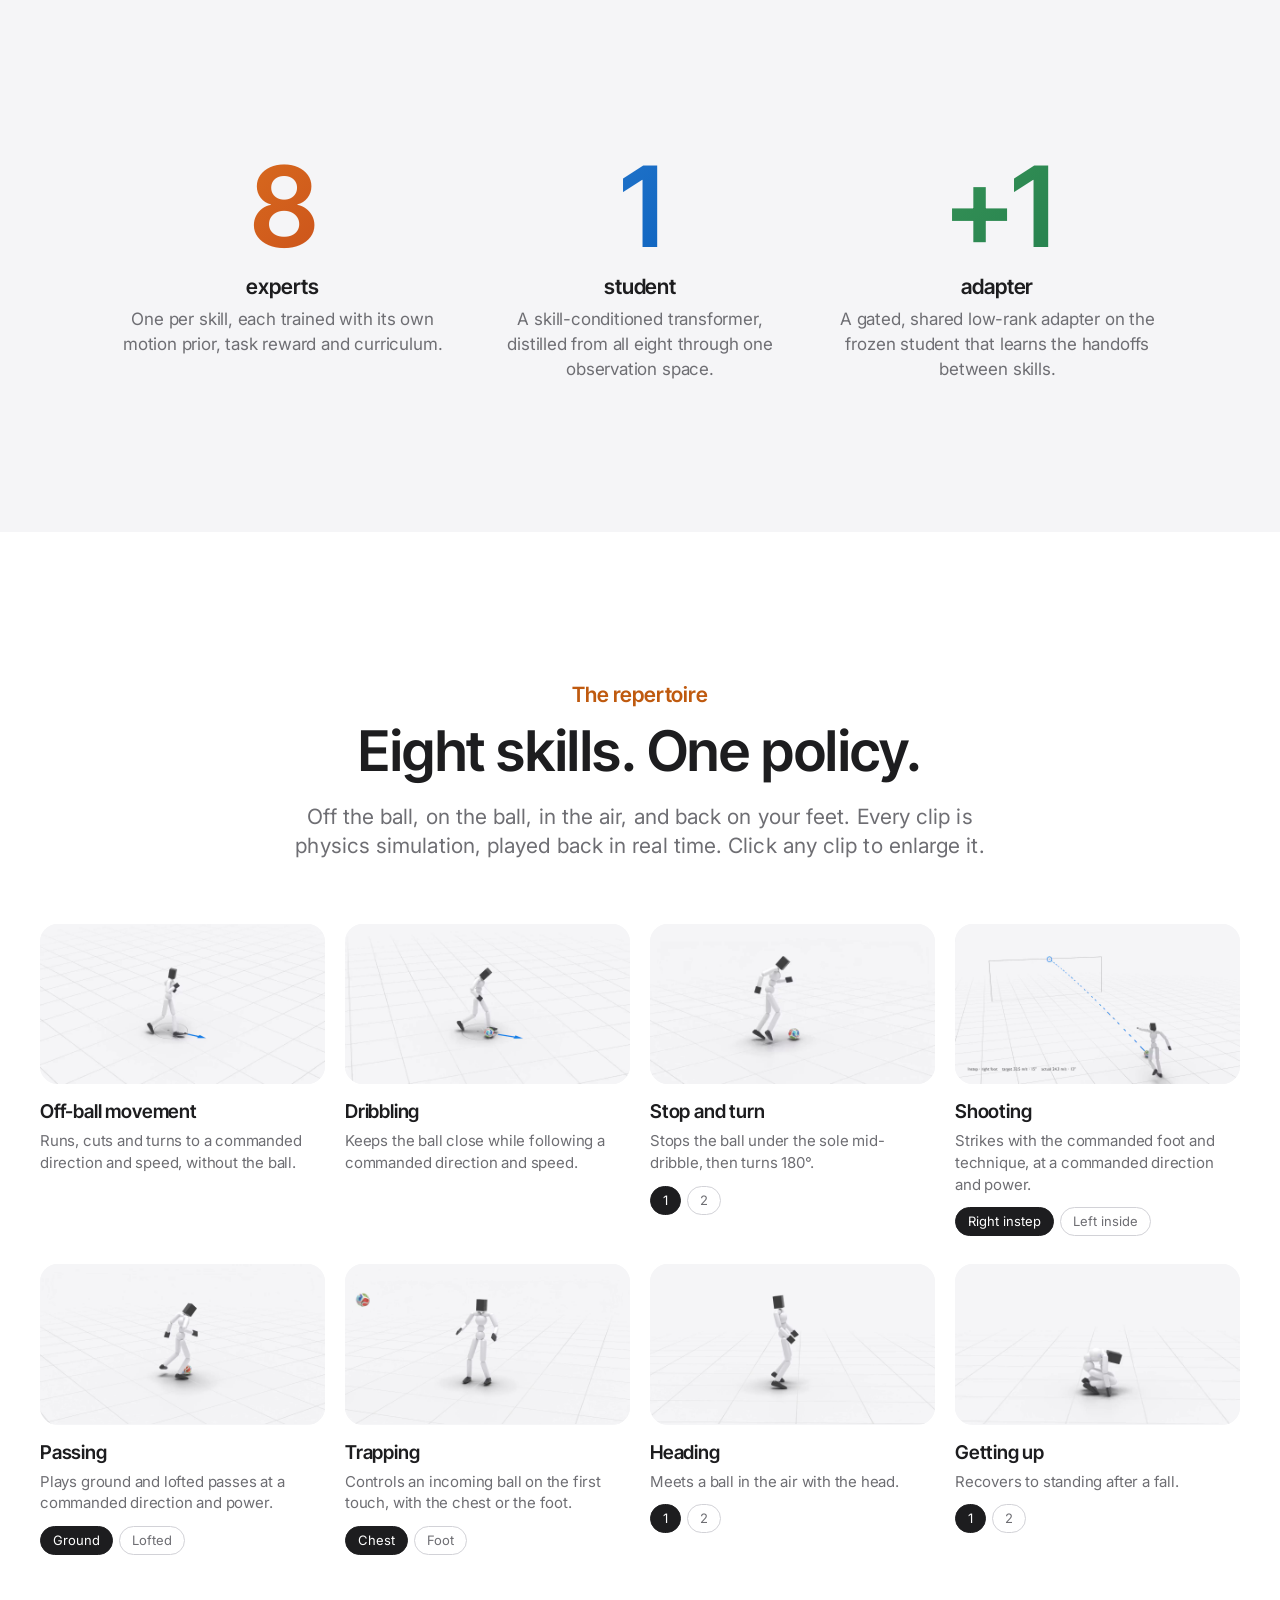
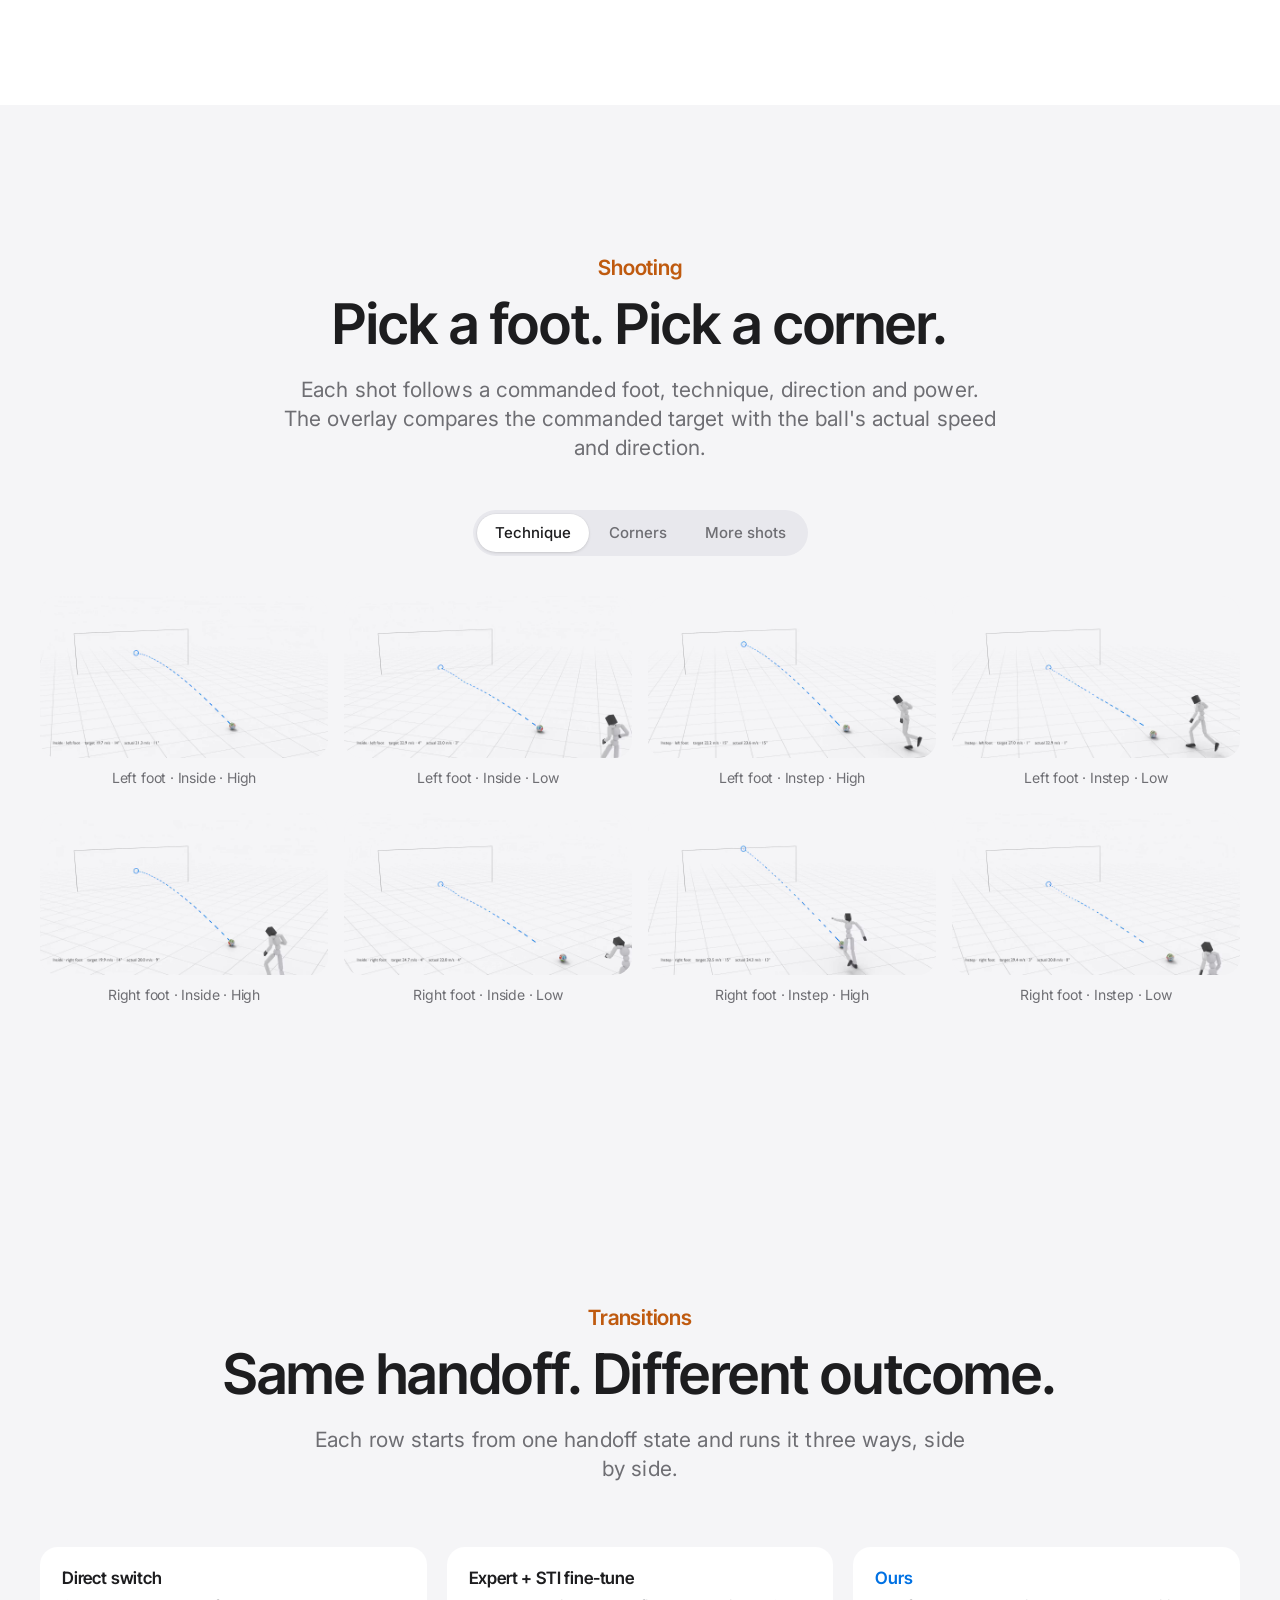
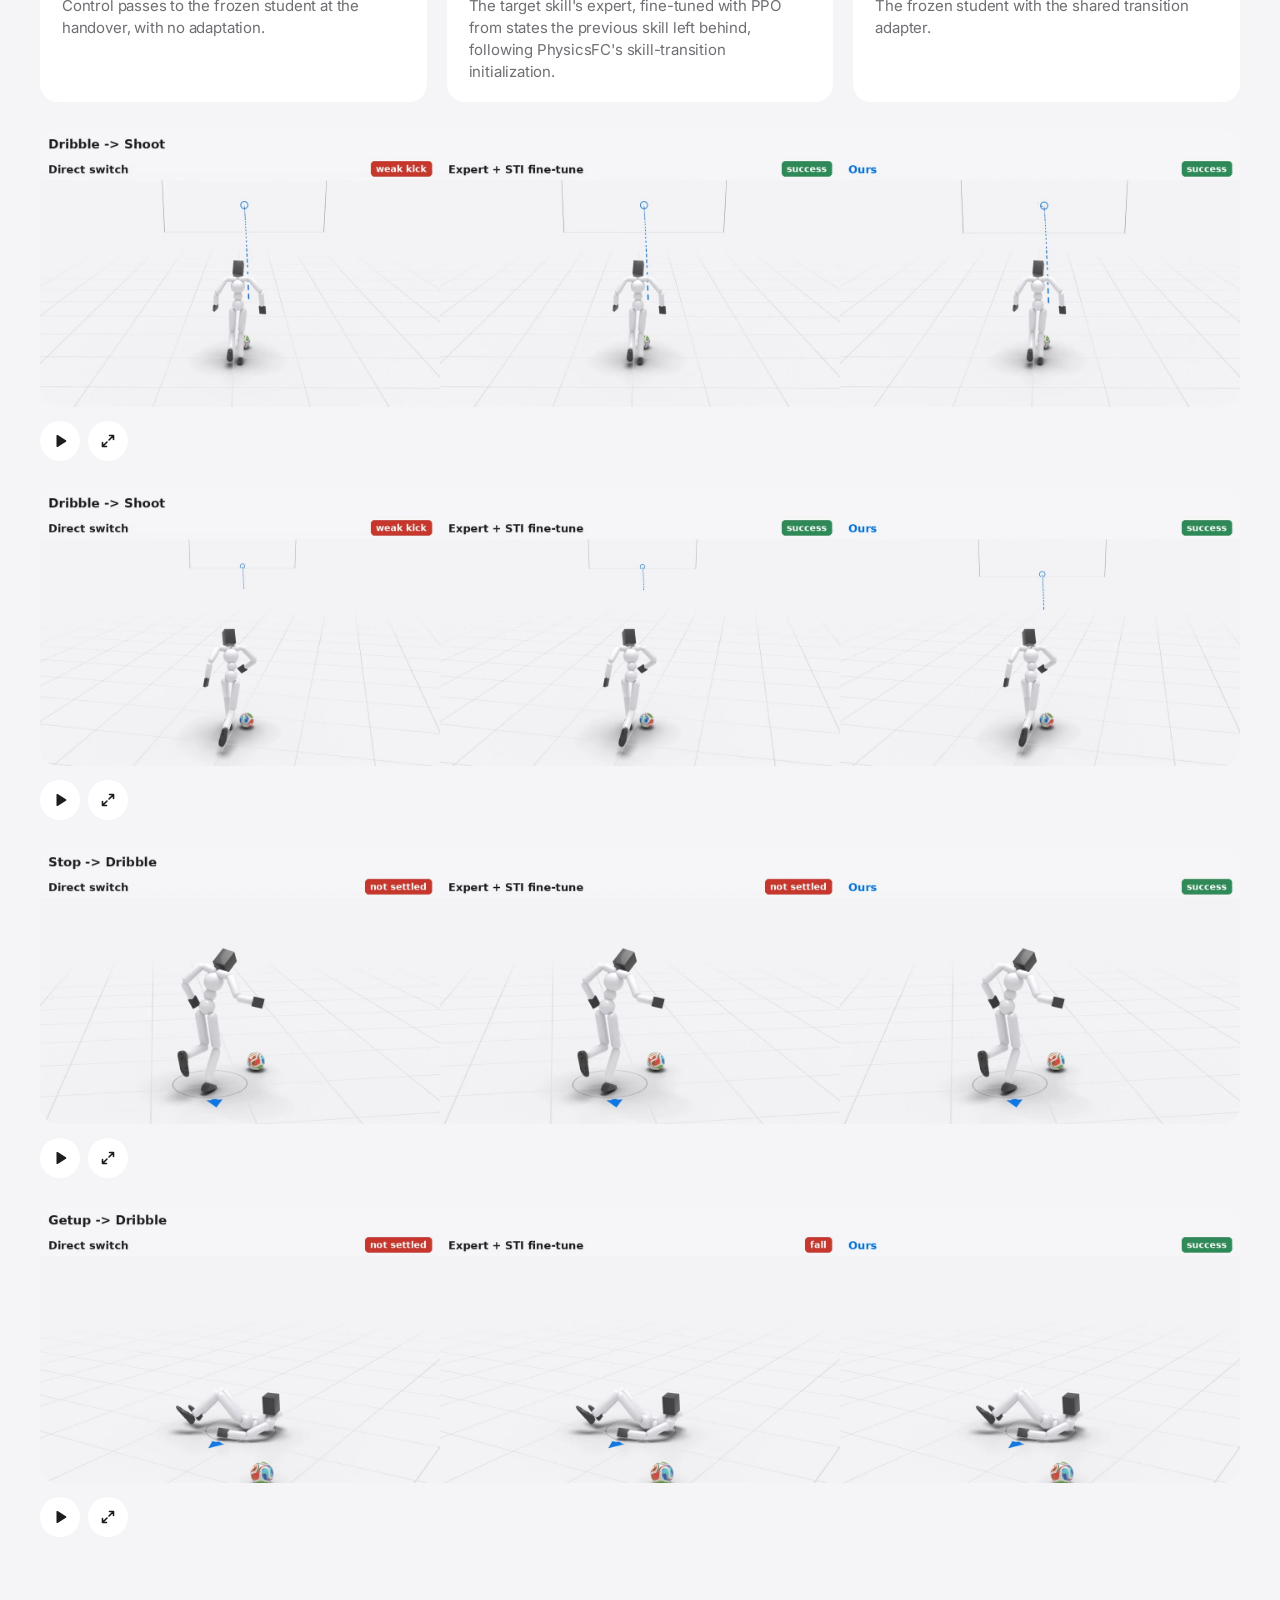
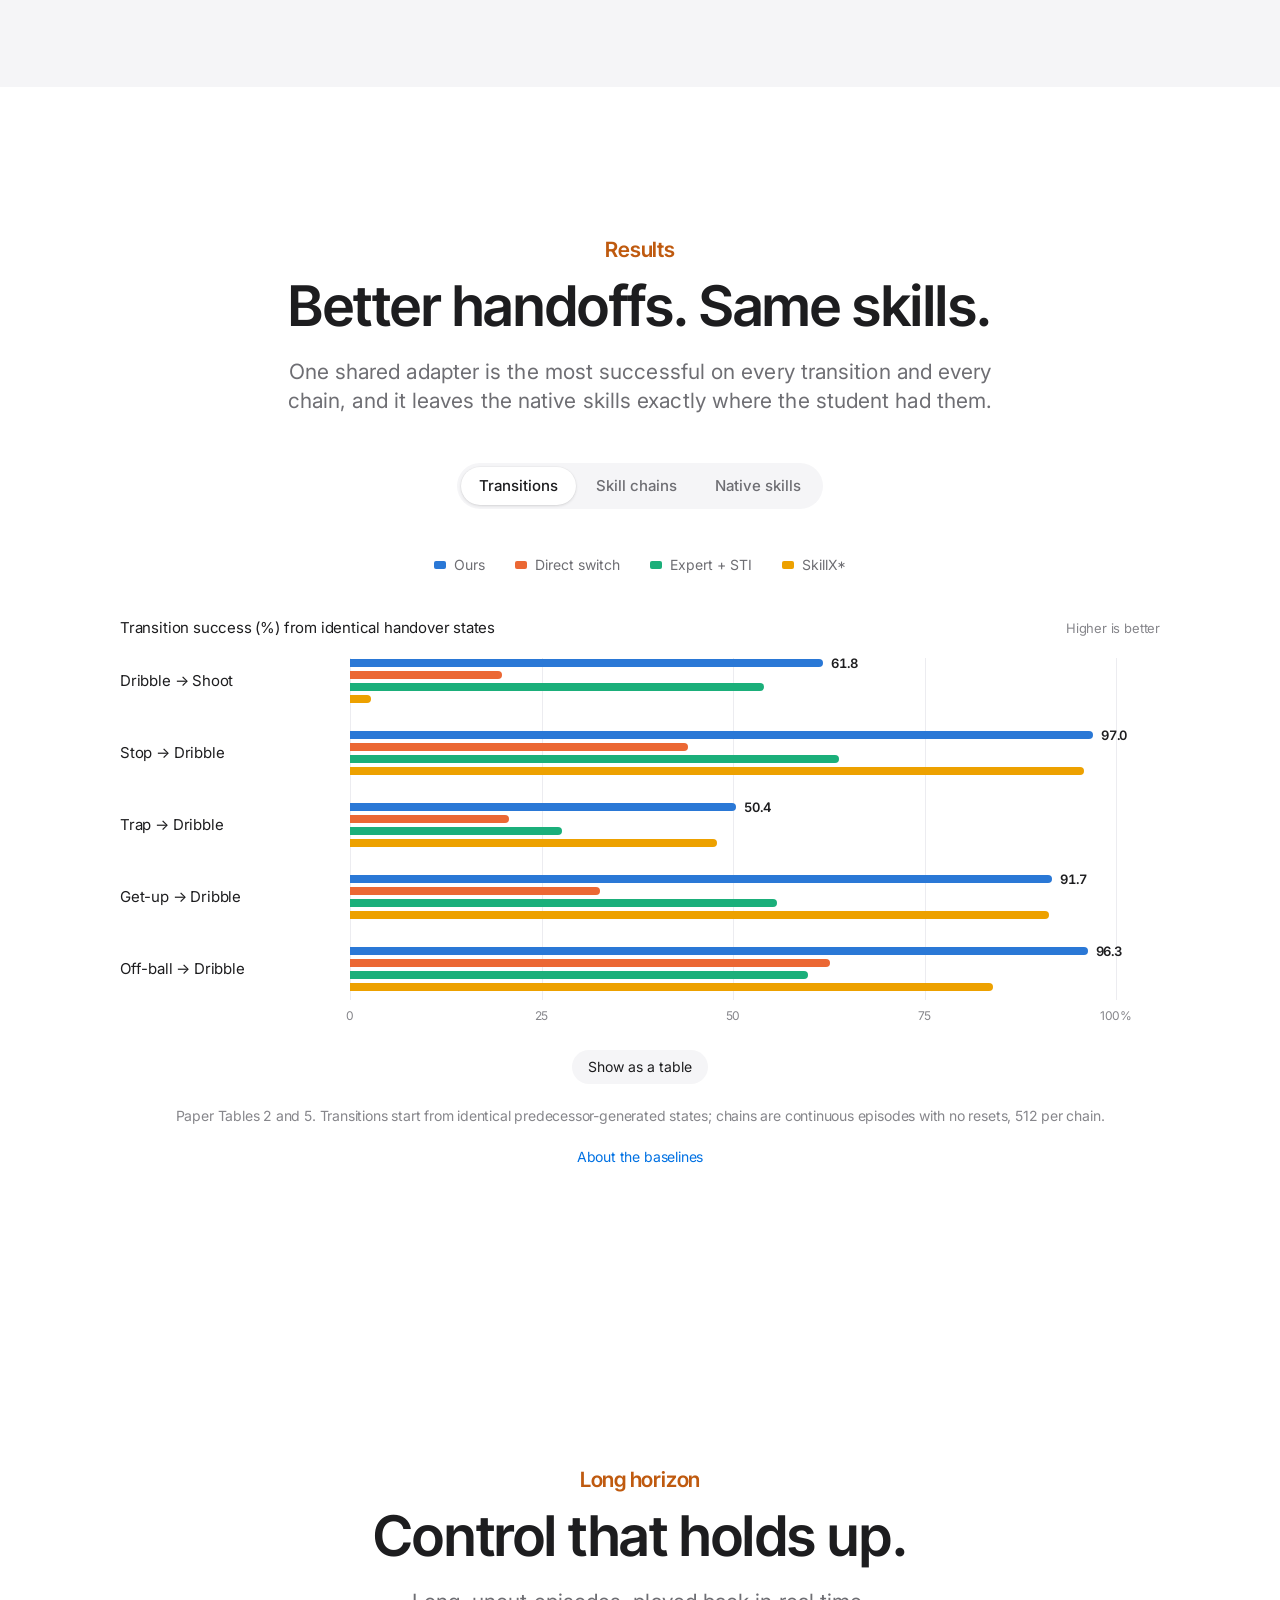
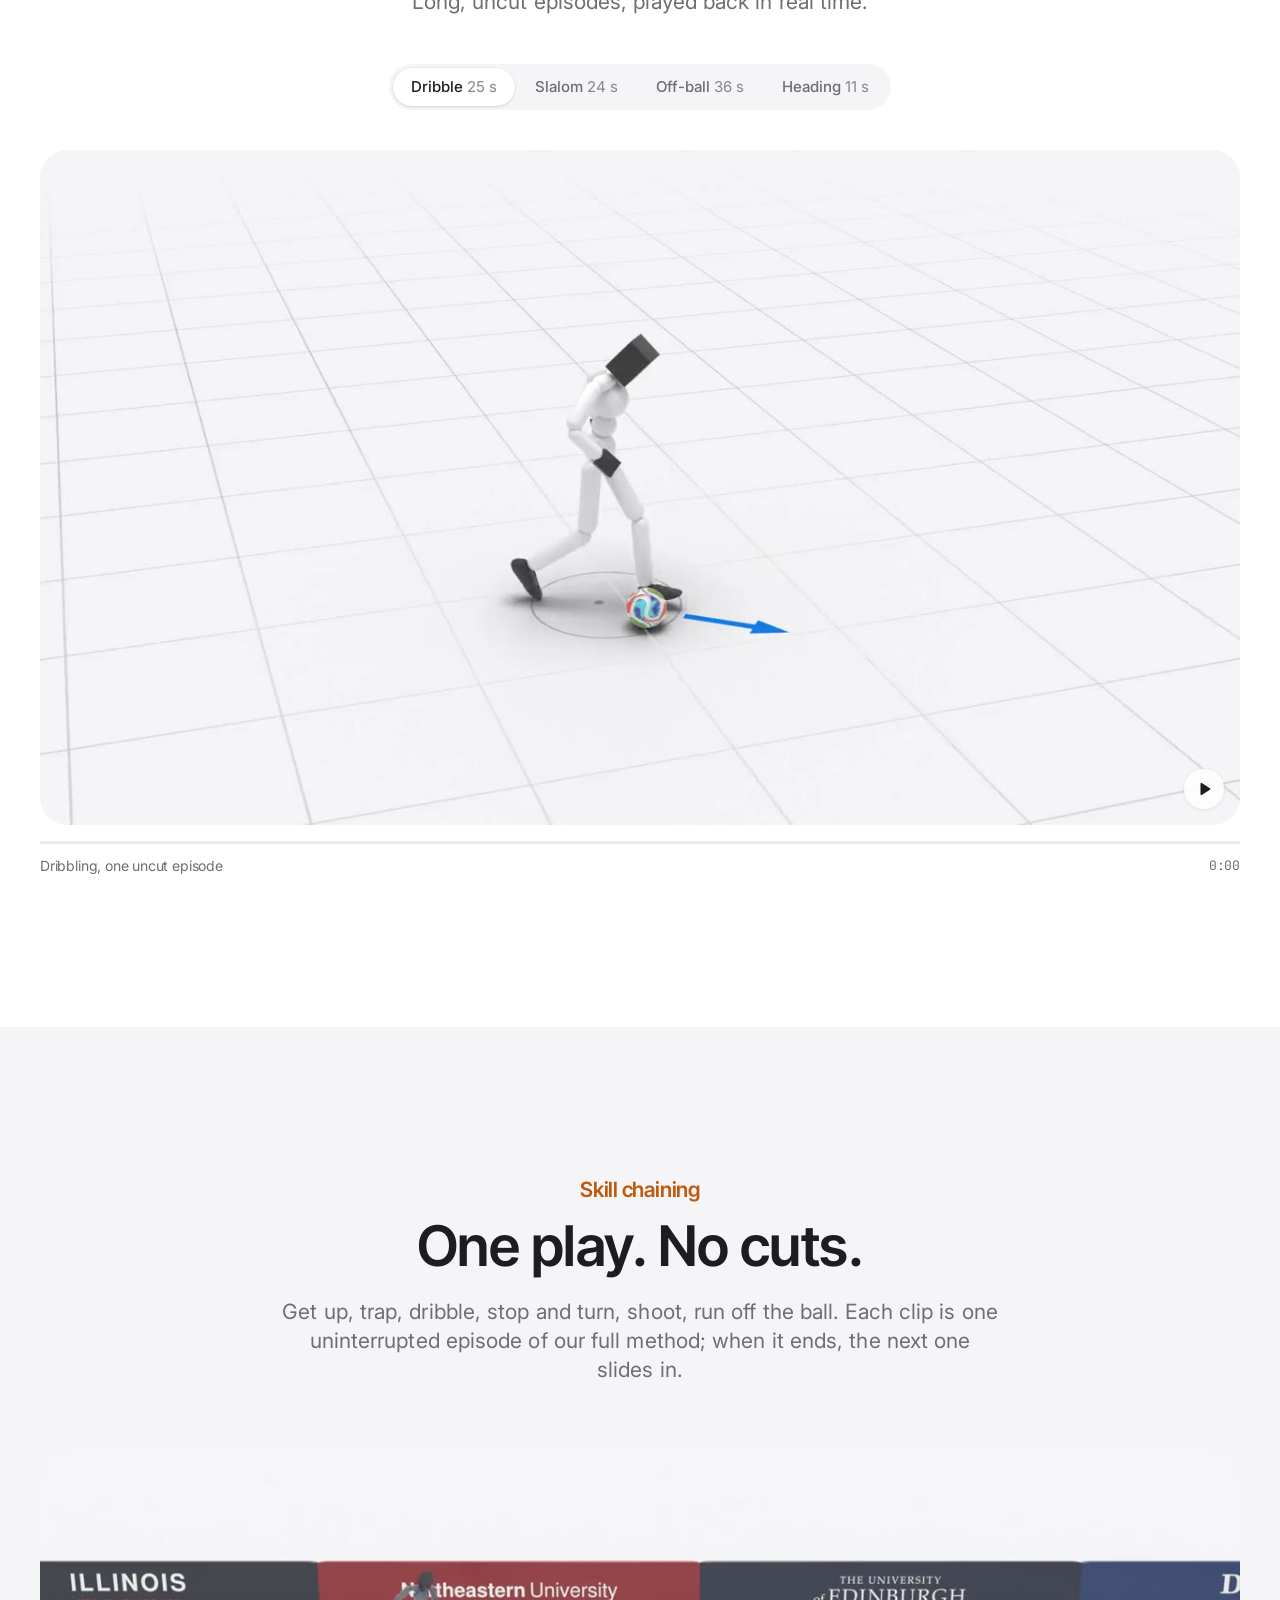
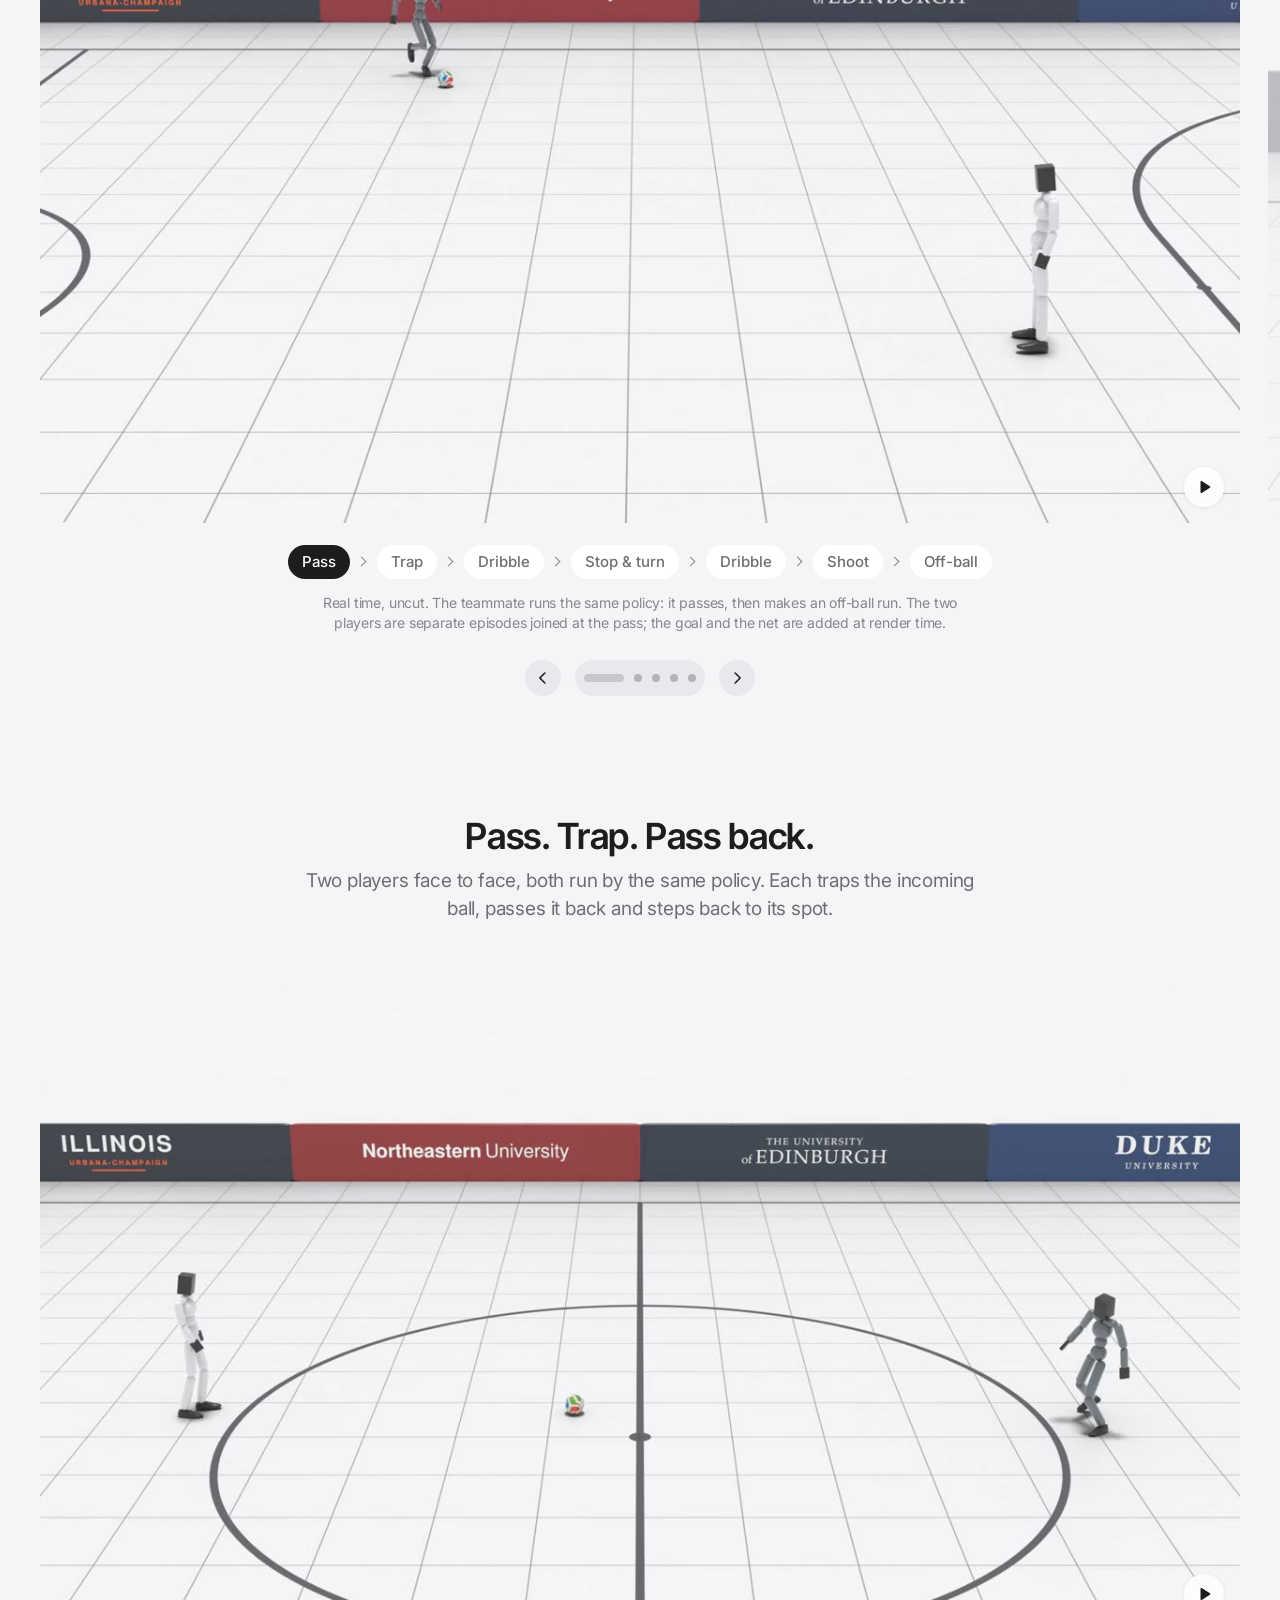
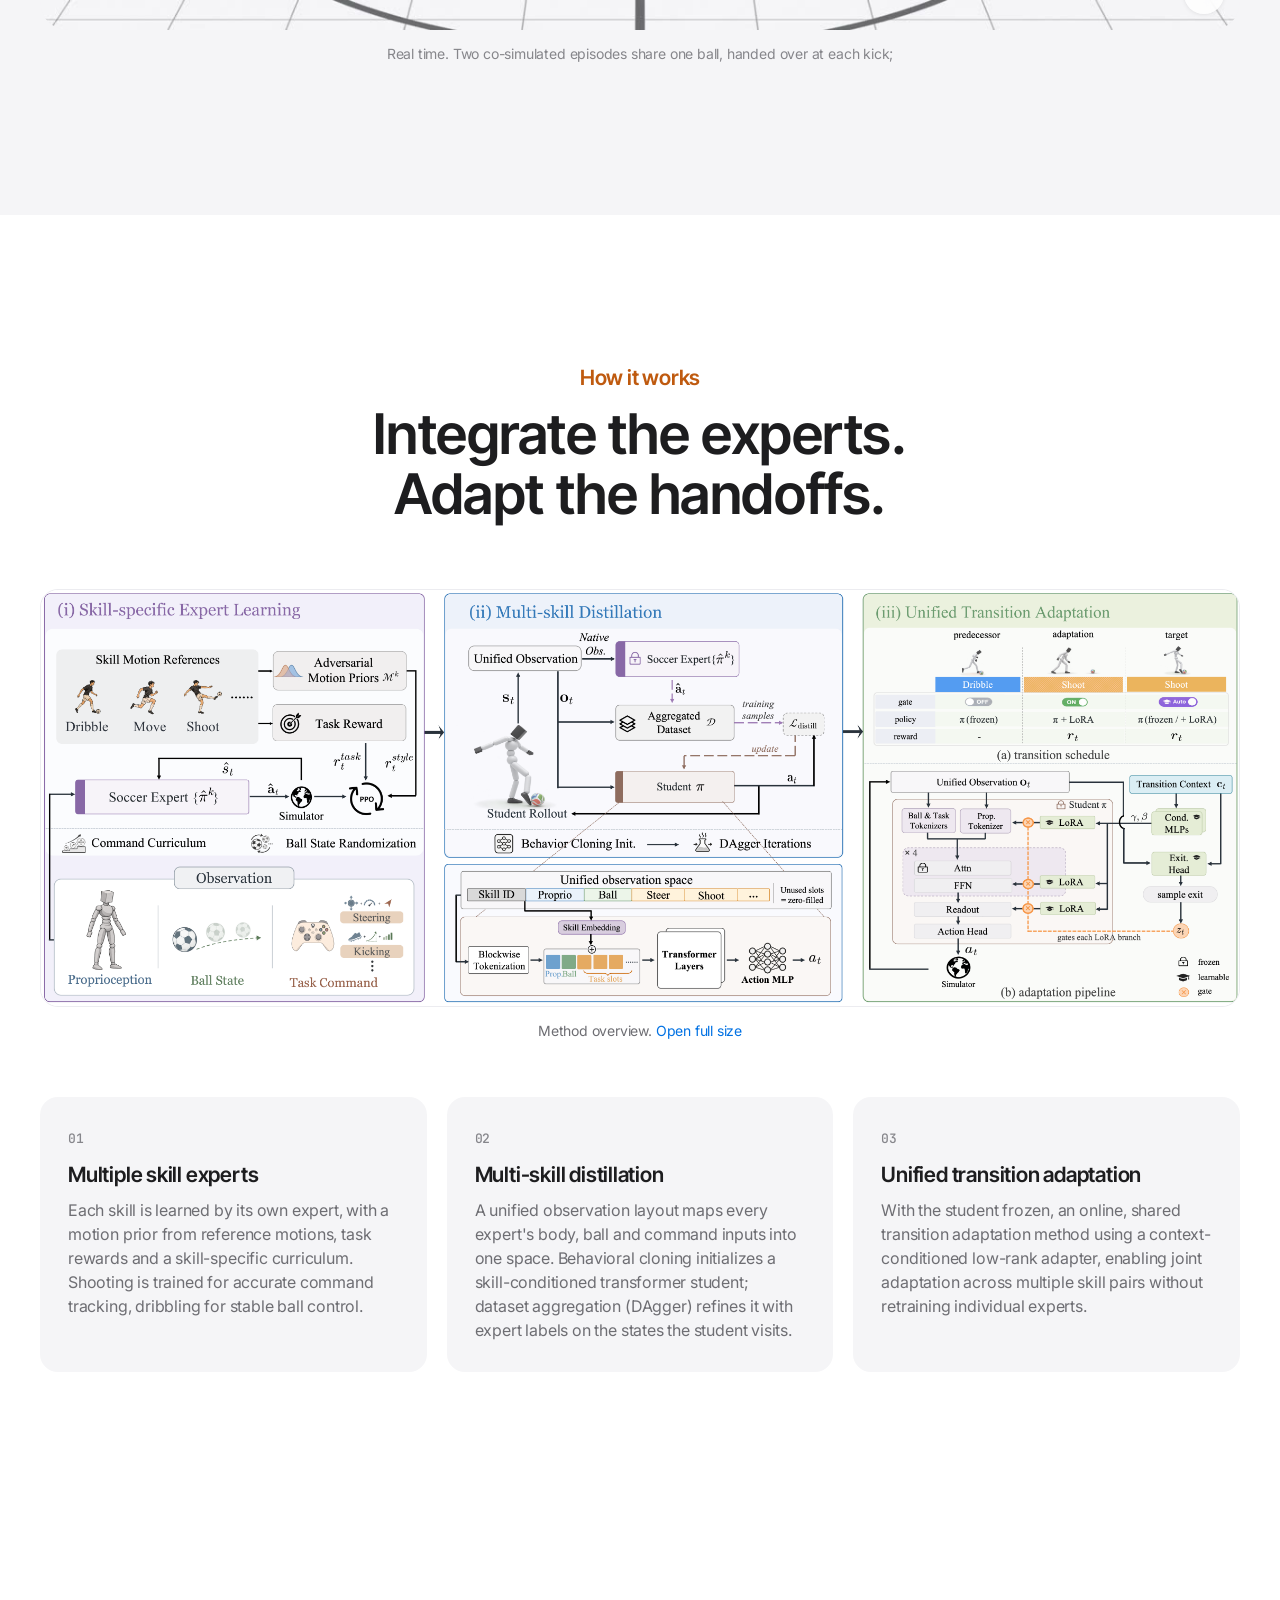
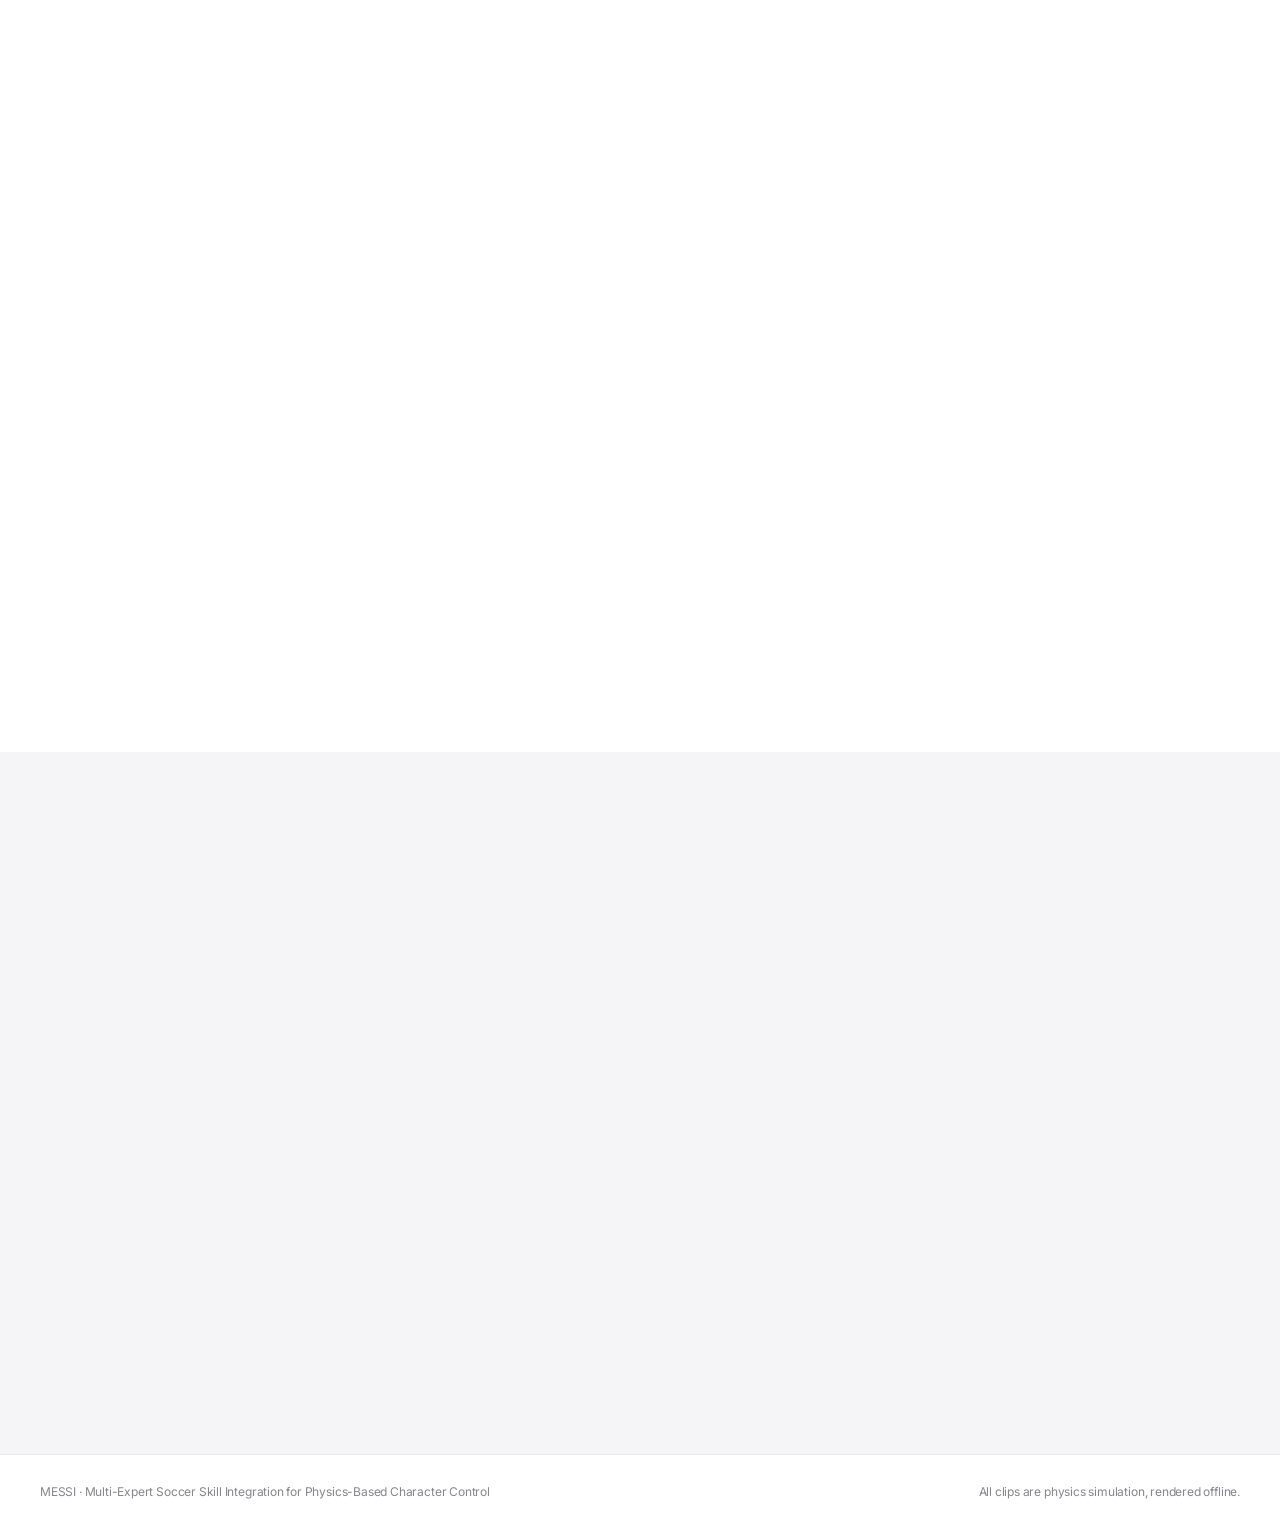
==== commit f4ec2e3a: "Add MESSI paper, arXiv, code links and BibTeX Co-Authored-By: Claude Opus 5.5 <noreply@anthropic.com" ====
--- a/MESSI/index.html
+++ b/MESSI/index.html
@@ -66,7 +66,7 @@
       <li><a href="#citation">Citation</a></li>
     </ul>
     <!-- TODO(paper): set href to the paper and drop is-soon / aria-disabled -->
-    <a class="btn btn-primary is-soon" aria-disabled="true">Paper</a>
+    <a class="btn btn-primary " href="https://arxiv.org/pdf/2611.33011" target="_blank">Paper</a>
   </div>
 </nav>
 
@@ -90,15 +90,15 @@
 
     <div class="btn-row">
       <!-- TODO(links): add href and remove is-soon / aria-disabled / the "Soon" tag as each goes live -->
-      <a class="btn btn-primary is-soon" aria-disabled="true">
+      <a class="btn btn-primary " href="https://arxiv.org/pdf/2611.33011" target="_blank">
         <svg viewBox="0 0 20 20" fill="none" stroke="currentColor" stroke-width="1.6" stroke-linejoin="round"><path d="M5 2.5h6.5L15.5 6.5v11H5z"/><path d="M11.5 2.5v4h4M7.5 10.5h5M7.5 13.5h5"/></svg>
-        Paper <span class="soon">Soon</span></a>
-      <a class="btn is-soon" aria-disabled="true">
+        Paper</a>
+      <a class="btn " href="https://arxiv.org/abs/2611.33011" target="_blank">
         <svg viewBox="0 0 20 20" fill="none" stroke="currentColor" stroke-width="1.6" stroke-linecap="round"><path d="M4 4.5h12M4 10h12M4 15.5h7"/></svg>
-        arXiv <span class="soon">Soon</span></a>
-      <a class="btn is-soon" aria-disabled="true">
+        arXiv </a>
+      <a class="btn" href="https://github.com/neu-3dvi/MESSI" target="_blank">
         <svg viewBox="0 0 20 20" fill="none" stroke="currentColor" stroke-width="1.6" stroke-linecap="round" stroke-linejoin="round"><path d="M7 6 3 10l4 4M13 6l4 4-4 4"/></svg>
-        Code <span class="soon">Soon</span></a>
+        Code </a>
 
       <a class="btn is-soon" aria-disabled="true">
         <svg viewBox="0 0 20 20" fill="none" stroke="currentColor" stroke-width="1.6" stroke-linecap="round" stroke-linejoin="round"><path d="M6 6.5h8a4 4 0 0 1 3.9 3.1l.8 3.6a2.4 2.4 0 0 1-4.2 2L13 13.5H7l-1.5 1.7a2.4 2.4 0 0 1-4.2-2l.8-3.6A4 4 0 0 1 6 6.5z"/><path d="M6.5 9v3M5 10.5h3M13 10h.01M15 11.5h.01"/></svg>
@@ -747,13 +747,17 @@
     <!-- TODO(bibtex): authors, venue, year -->
     <div class="cite reveal">
       <button class="copy" type="button">Copy</button>
-<pre><code>@inproceedings{messi,
-  title     = {MESSI: Multi-Expert Soccer Skill Integration
-               for Physics-Based Character Control},
-  author    = {TODO},
-  booktitle = {TODO},
-  year      = {TODO}
-}</code></pre>
+<pre><code>
+    @misc{peng2026messimultiexpertsoccerskill,
+          title={MESSI: Multi-Expert Soccer Skill Integration for Physics-Based Character Control}, 
+          author={Xiaogang Peng and Jiaqi Zou and Lei Zhong and Sirui Xu and Huaizu Jiang},
+          year={2026},
+          eprint={2611.33011},
+          archivePrefix={arXiv},
+          primaryClass={cs.CV},
+          url={https://arxiv.org/abs/2611.33011}, 
+    }
+</code></pre>
     </div>
   </div>
 </section>
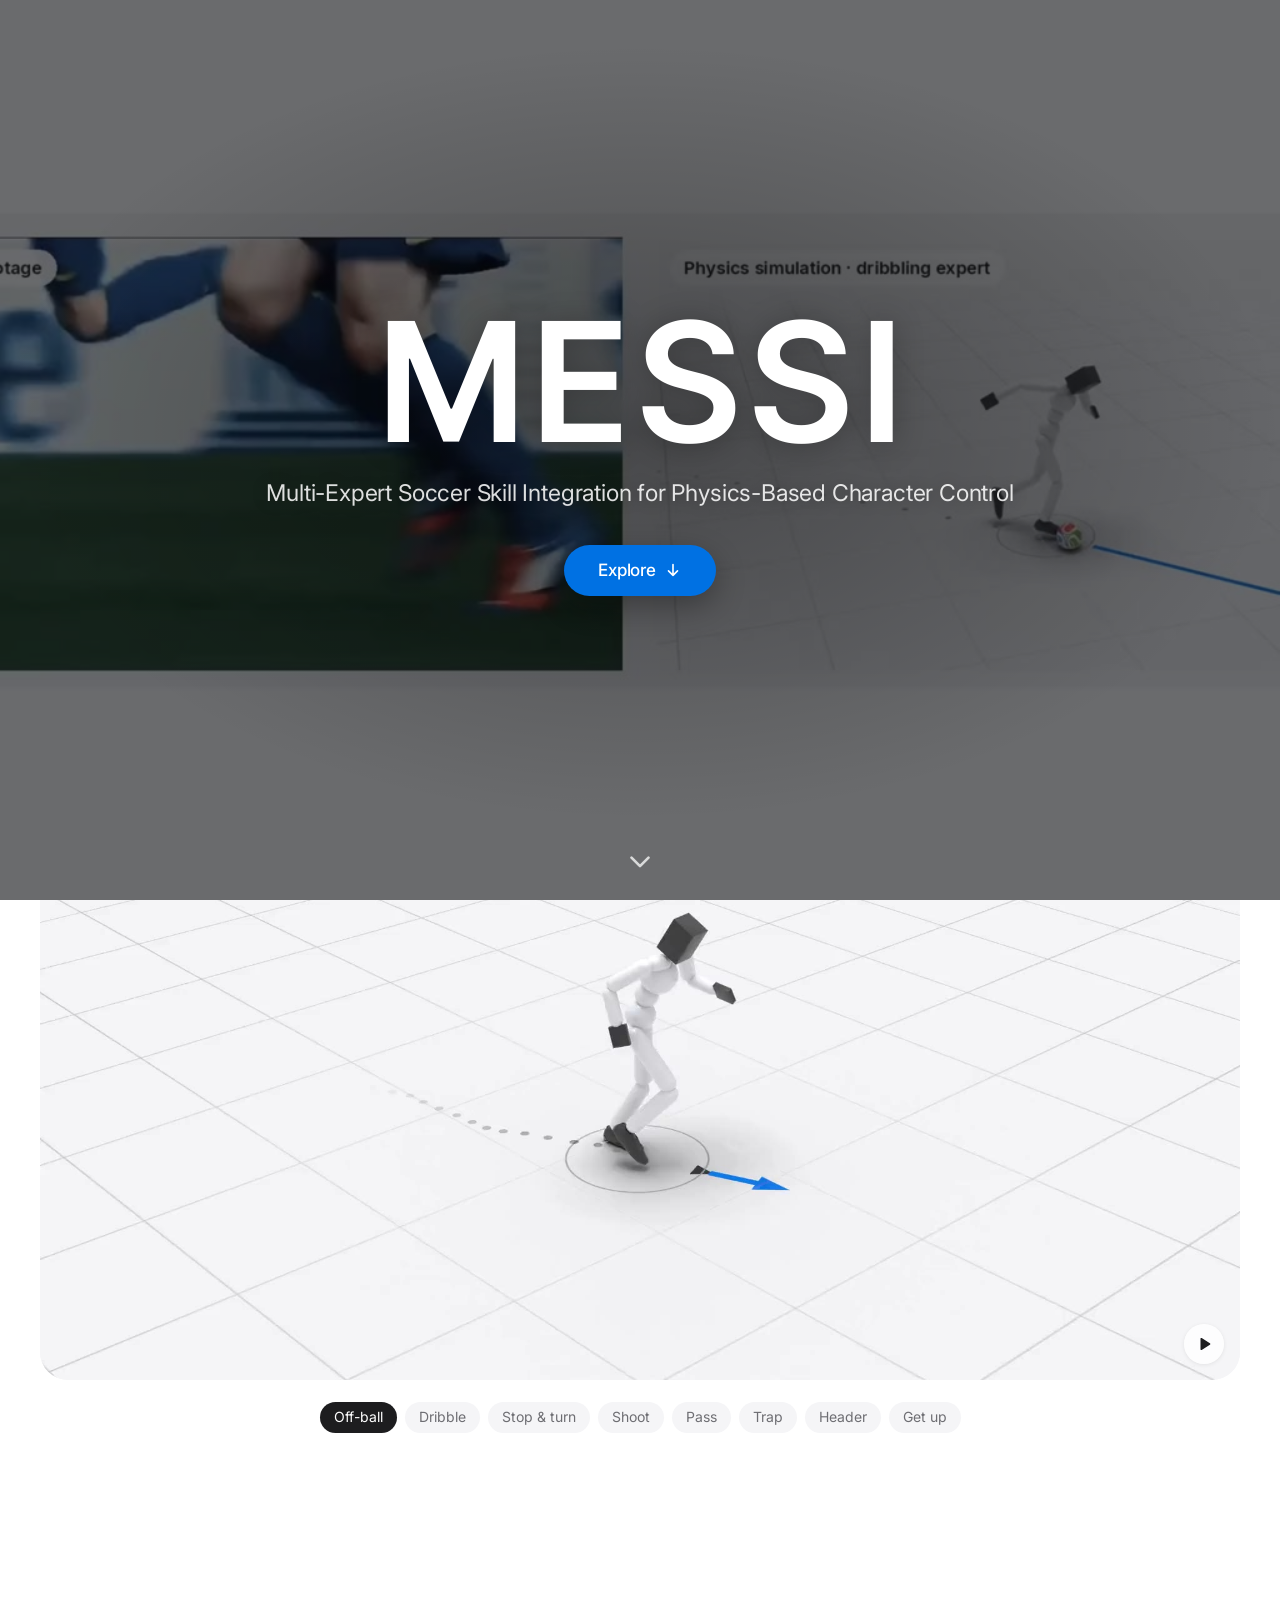
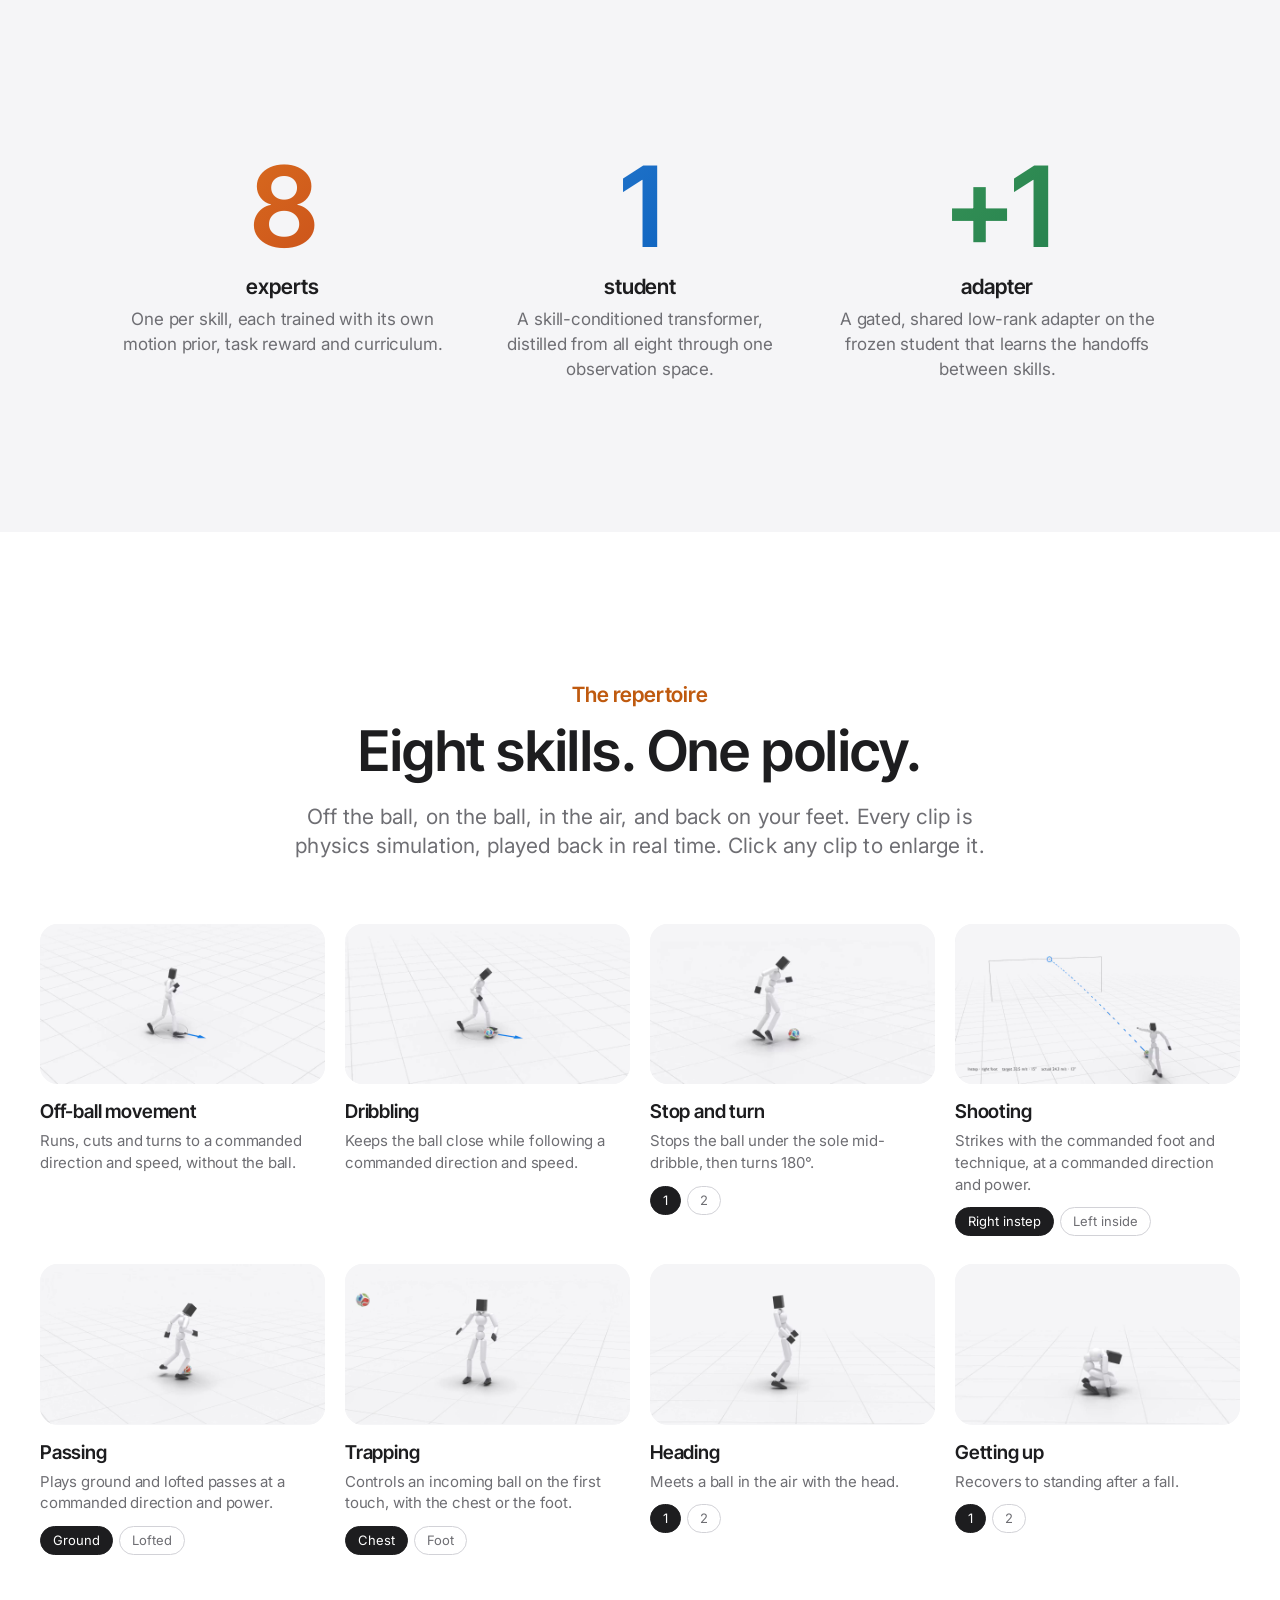
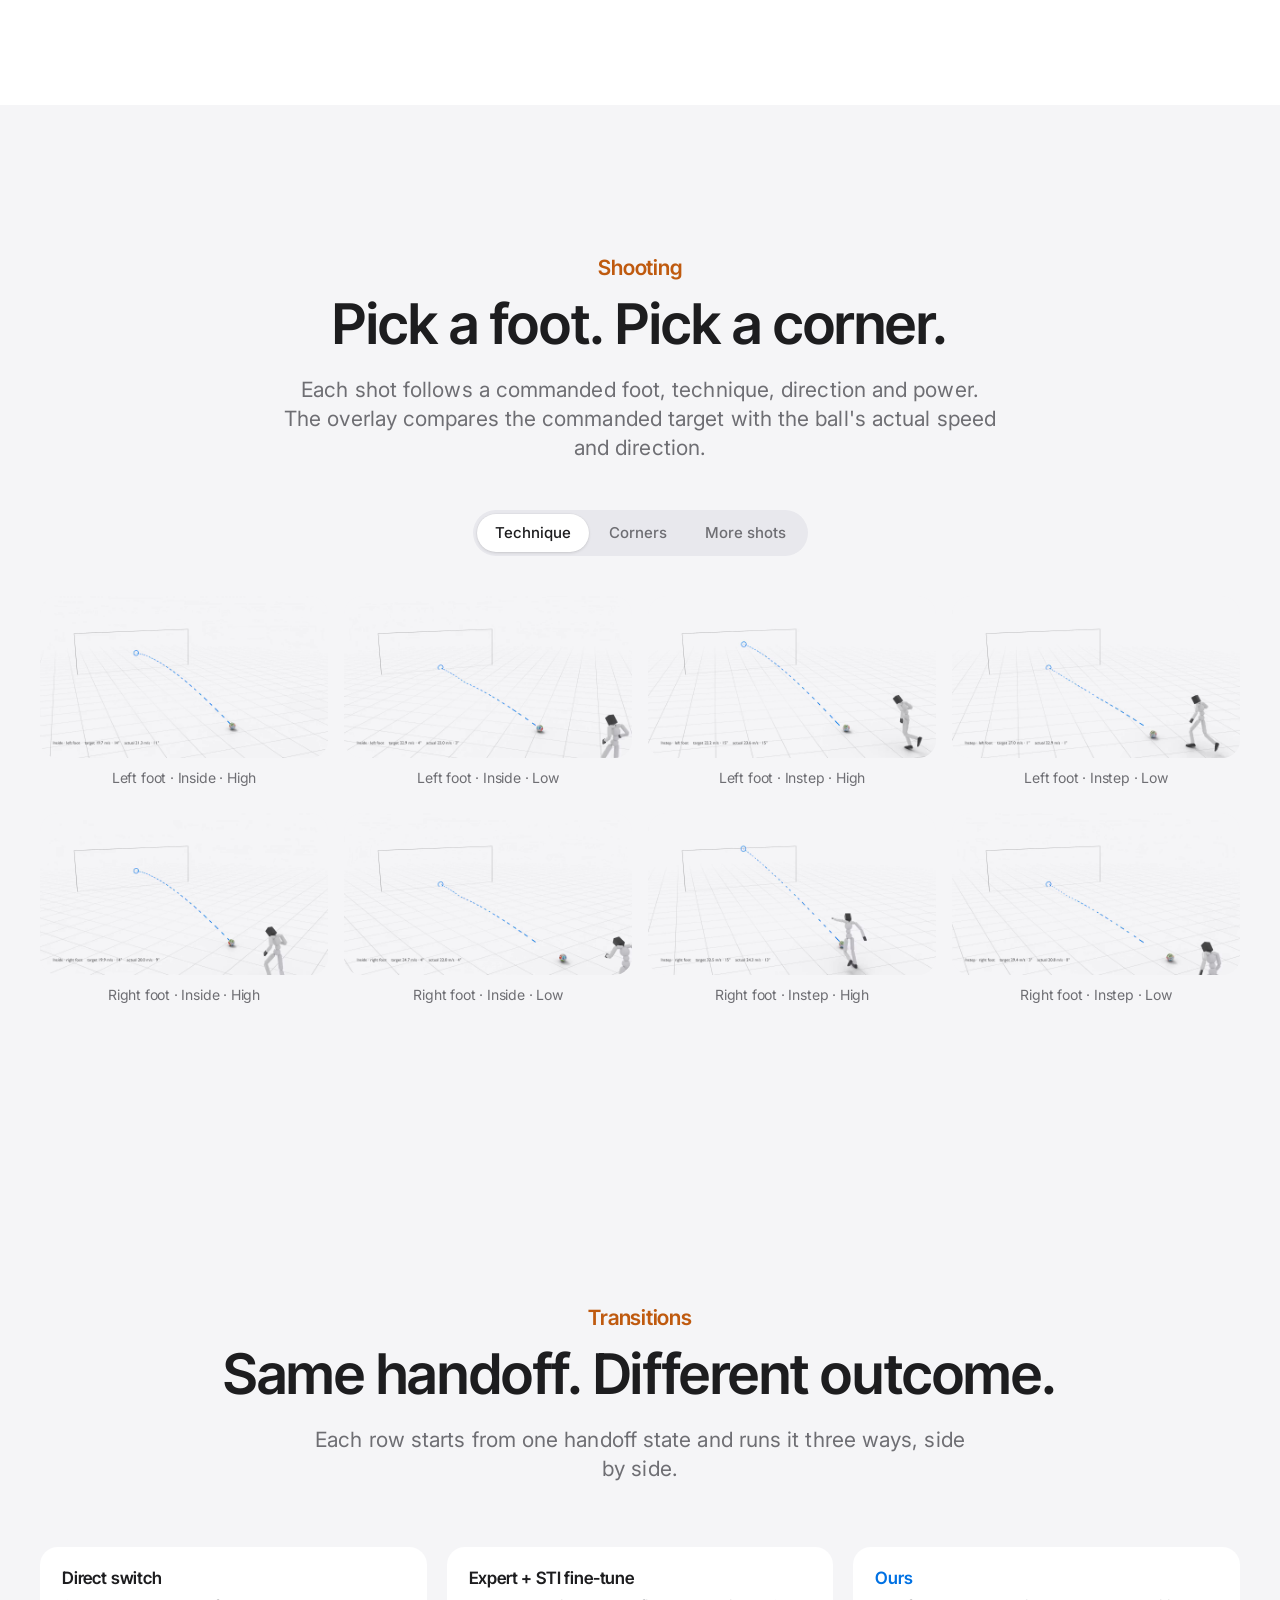
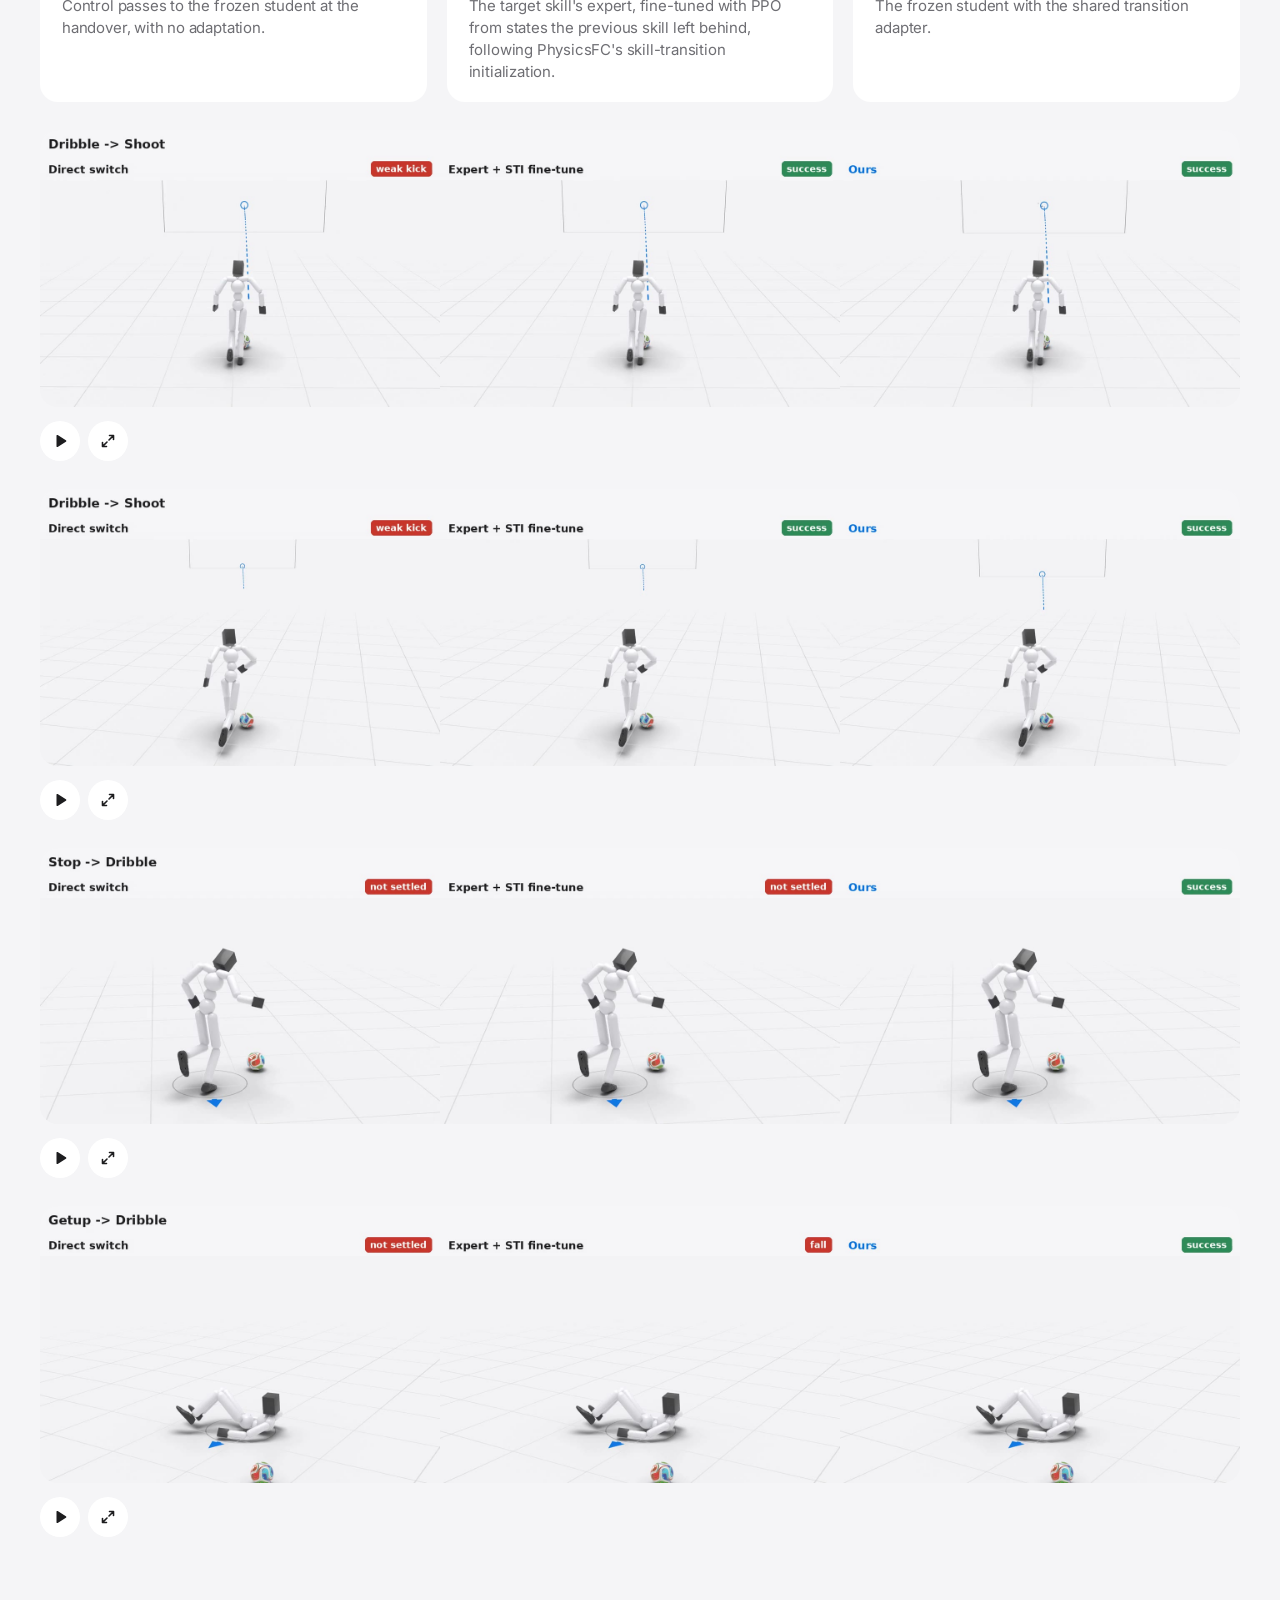
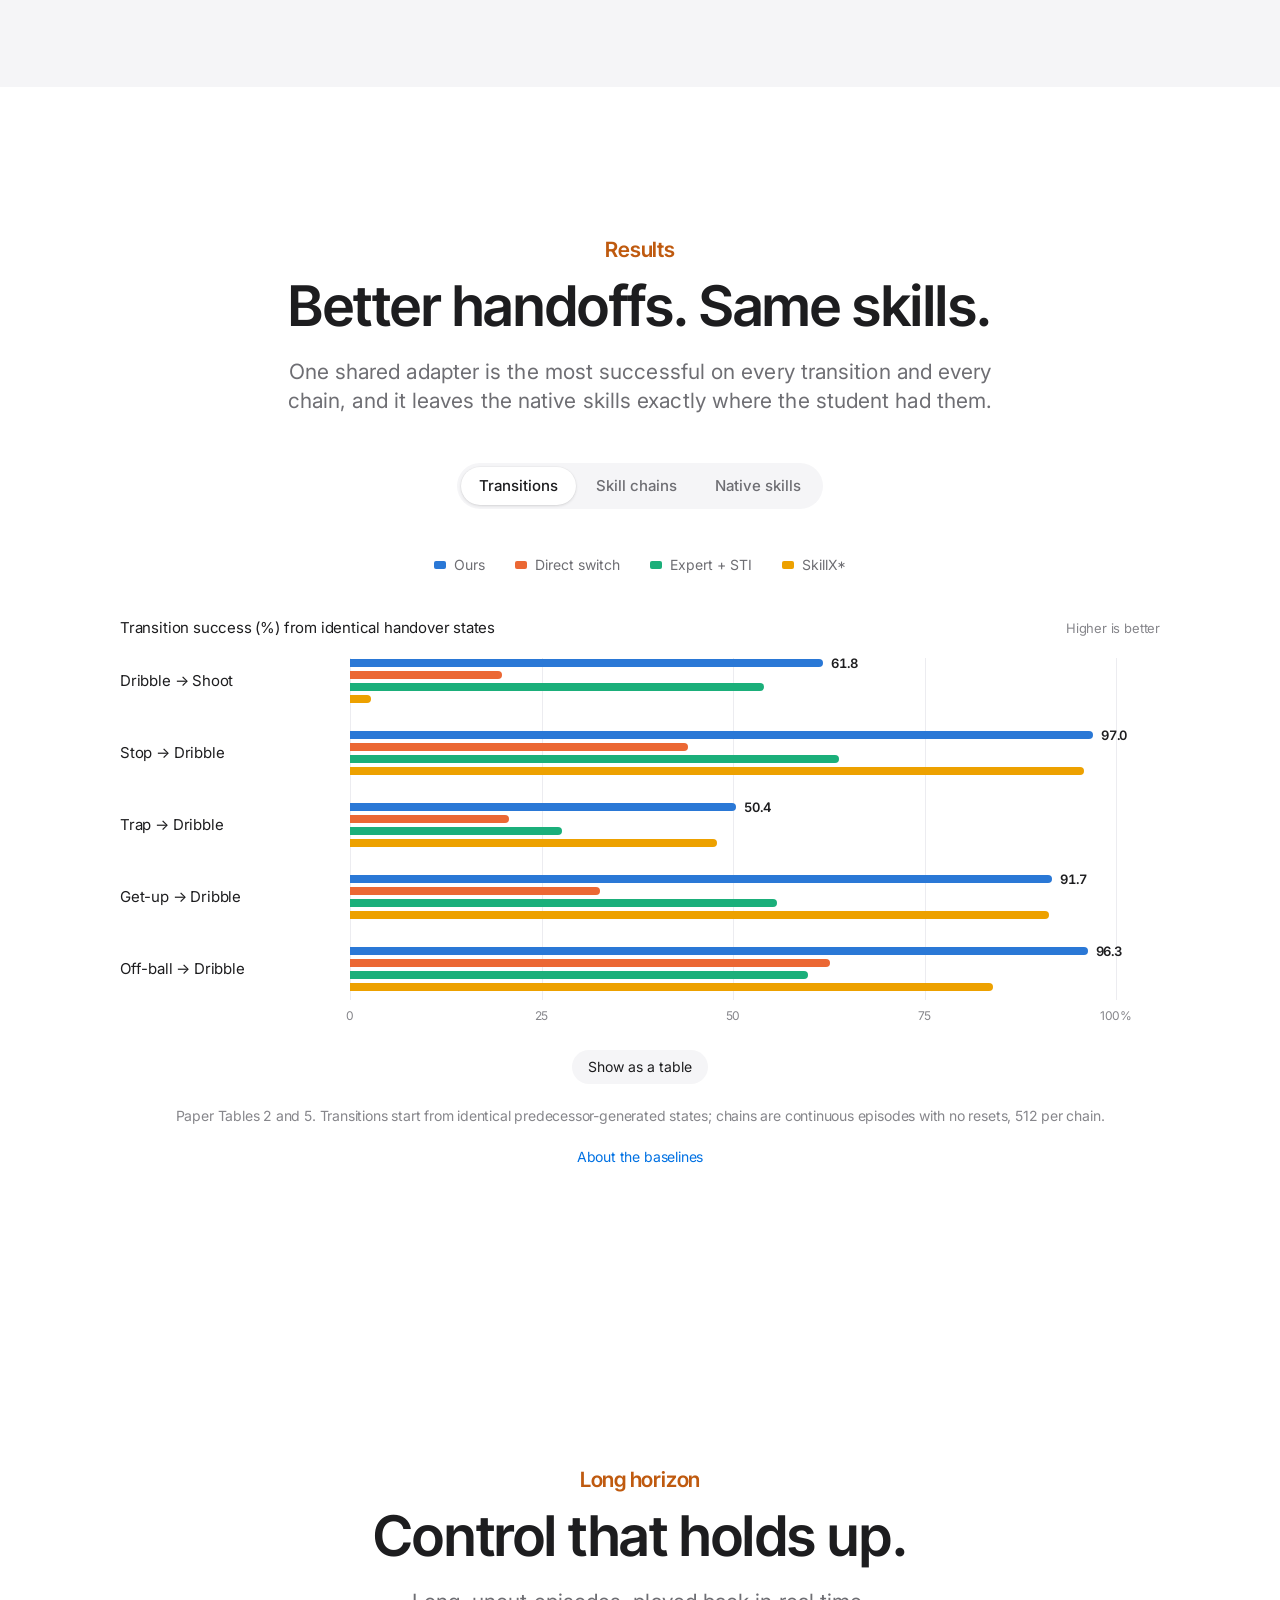
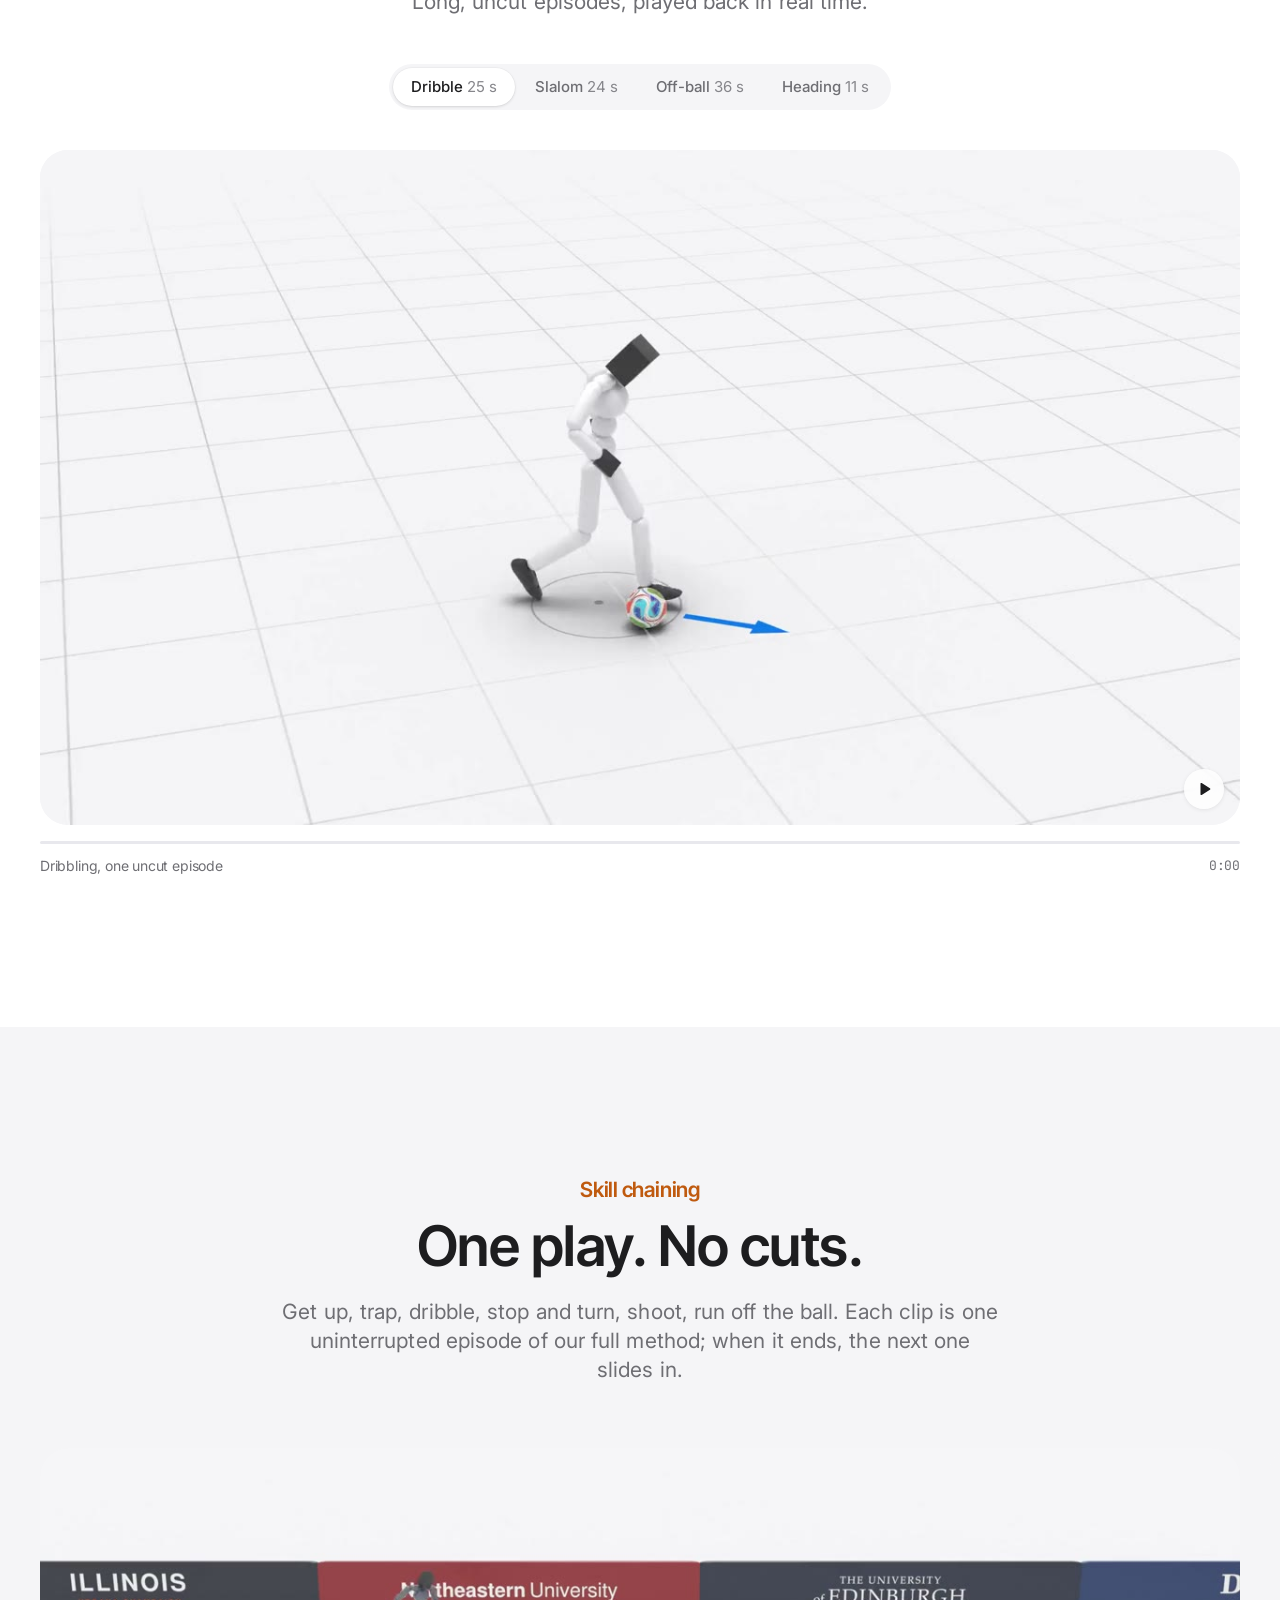
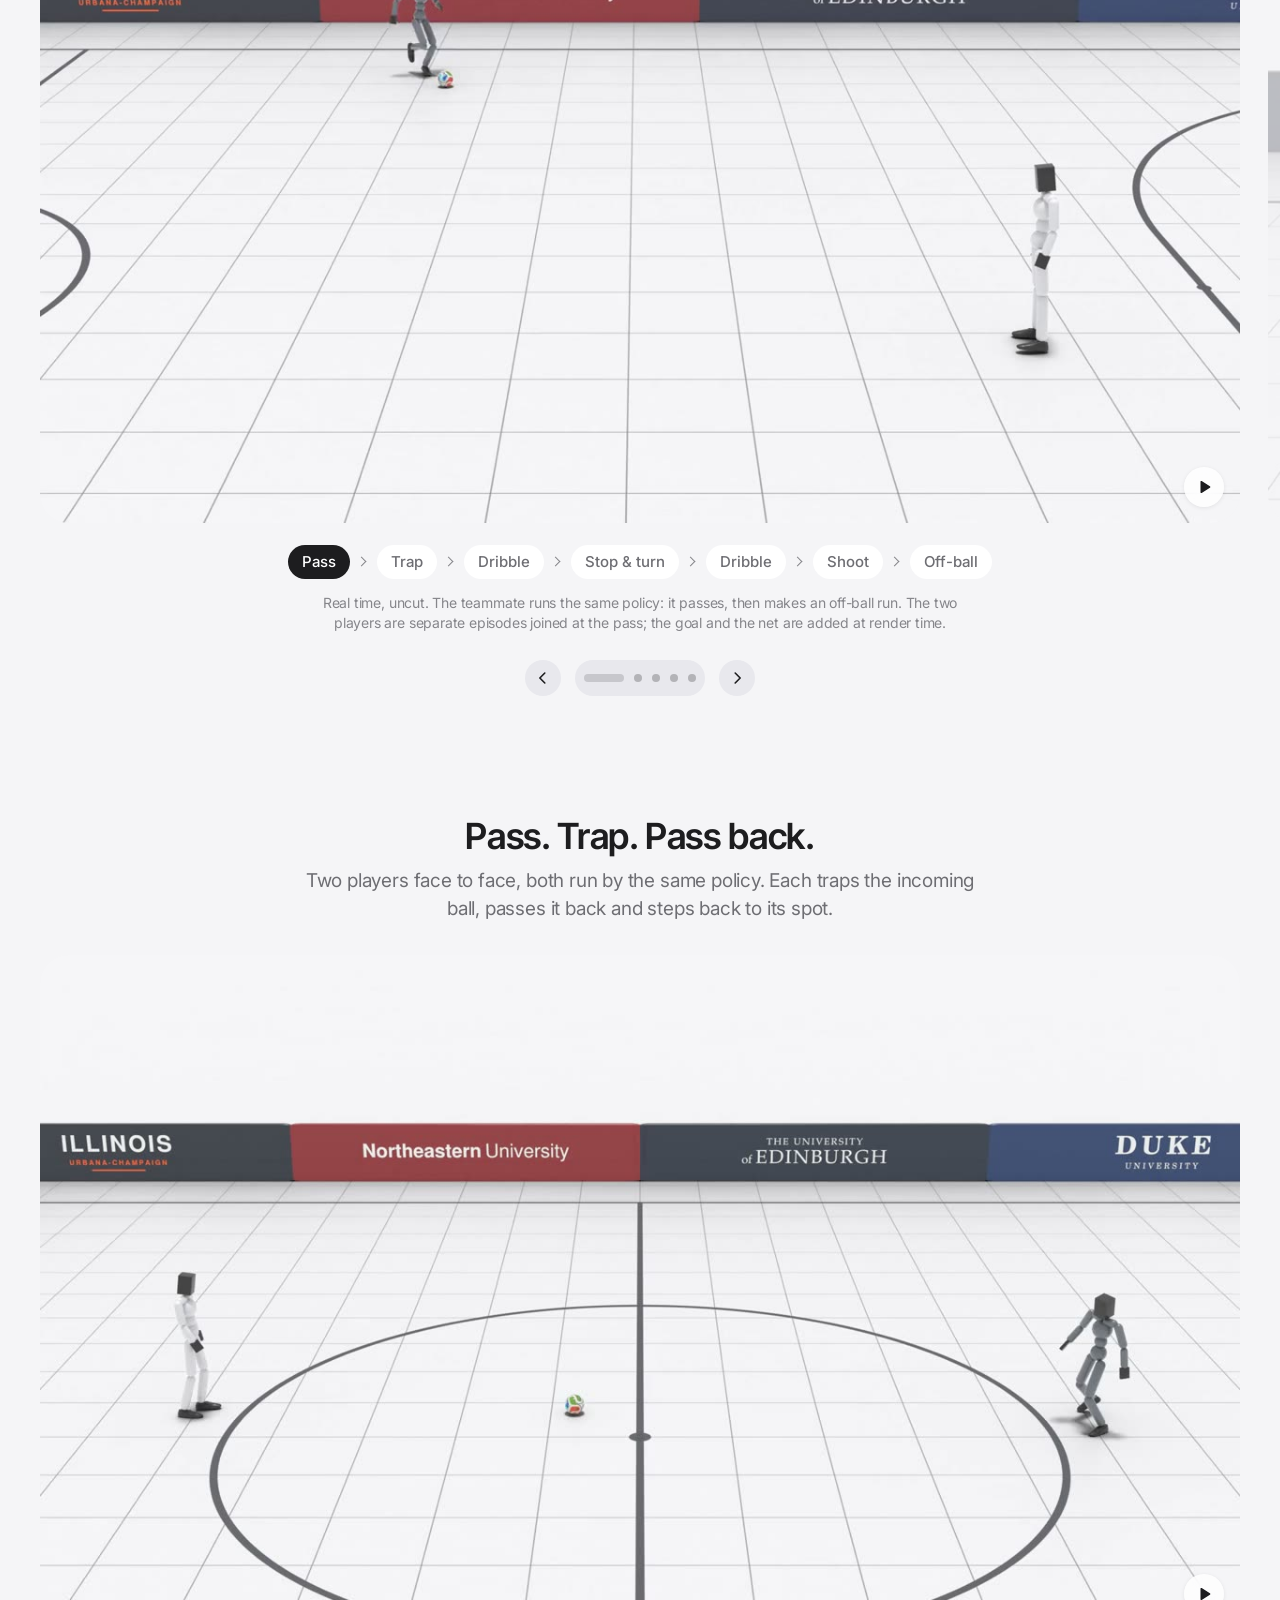
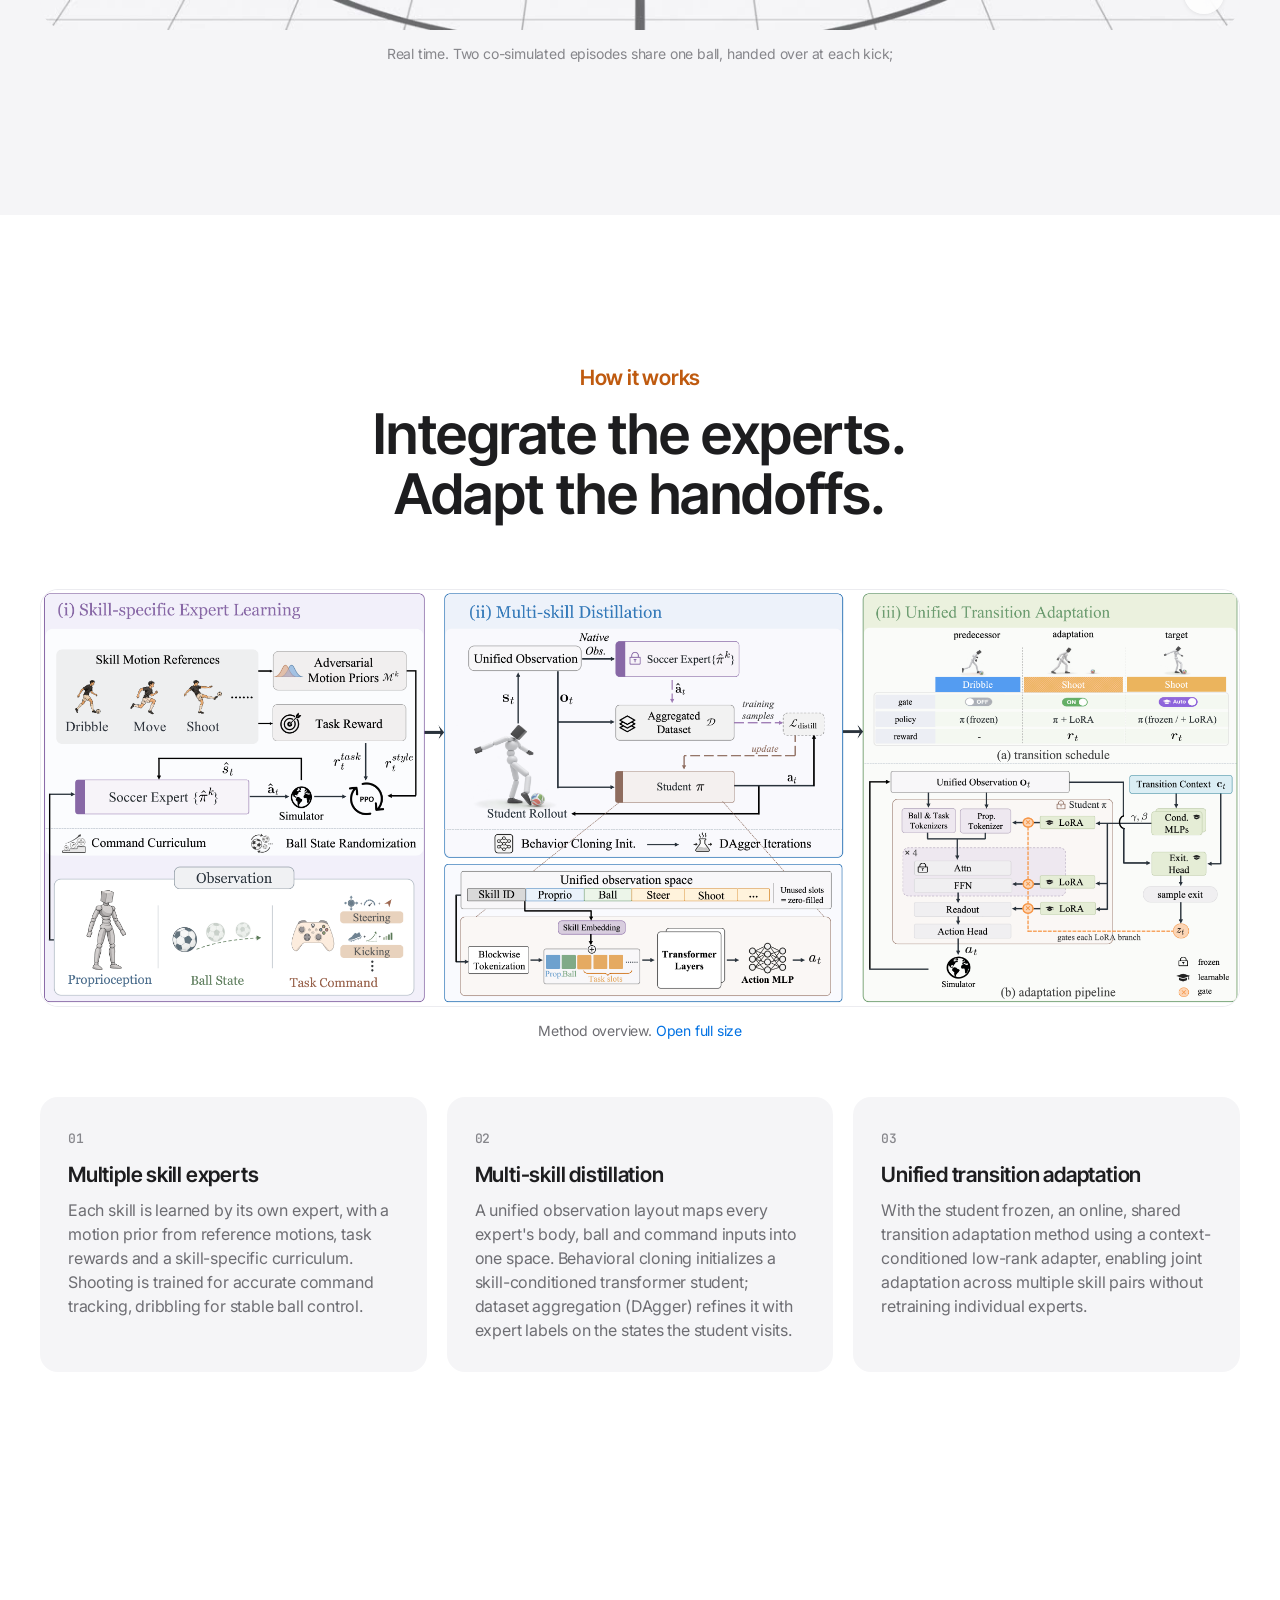
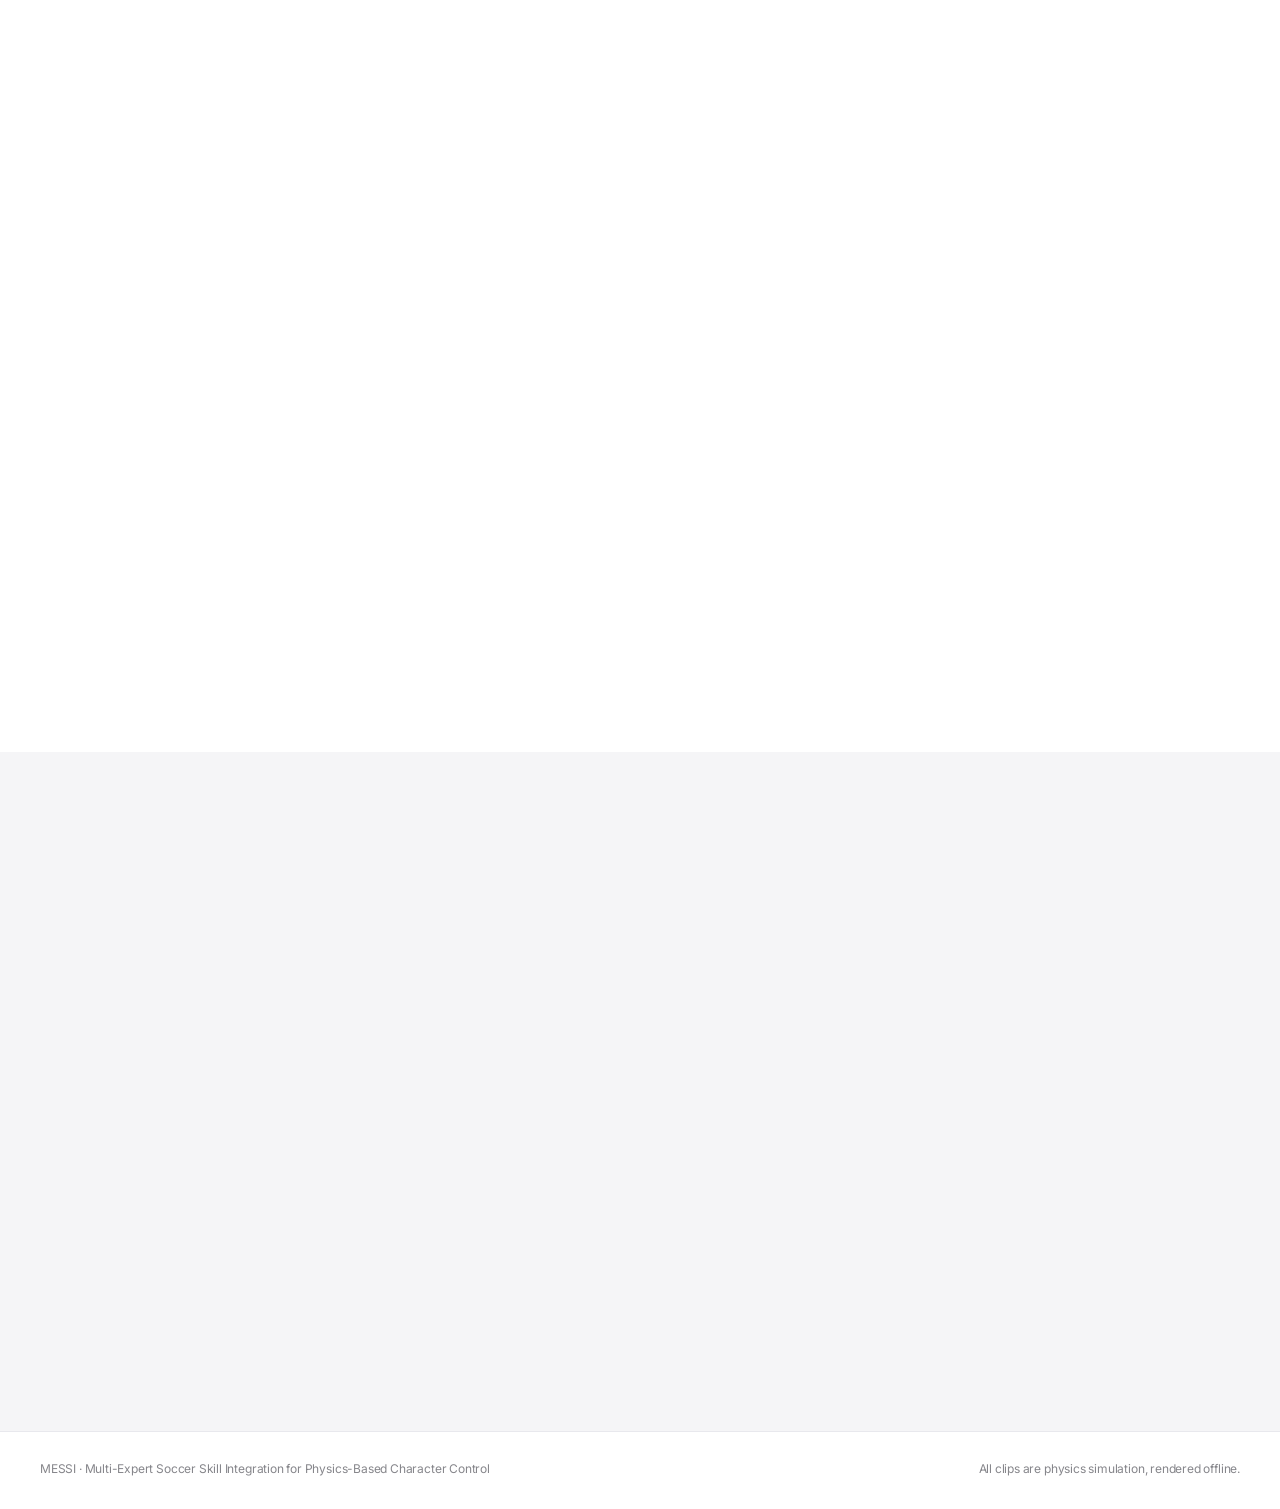
==== commit a9acfd7b: "Clean up MESSI BibTeX formatting Co-Authored-By: Claude Opus 5.5 <noreply@anthropic.com>" ====
--- a/MESSI/index.html
+++ b/MESSI/index.html
@@ -747,17 +747,15 @@
     <!-- TODO(bibtex): authors, venue, year -->
     <div class="cite reveal">
       <button class="copy" type="button">Copy</button>
-<pre><code>
-    @misc{peng2026messimultiexpertsoccerskill,
-          title={MESSI: Multi-Expert Soccer Skill Integration for Physics-Based Character Control}, 
-          author={Xiaogang Peng and Jiaqi Zou and Lei Zhong and Sirui Xu and Huaizu Jiang},
-          year={2026},
-          eprint={2611.33011},
-          archivePrefix={arXiv},
-          primaryClass={cs.CV},
-          url={https://arxiv.org/abs/2611.33011}, 
-    }
-</code></pre>
+<pre><code>@misc{peng2026messimultiexpertsoccerskill,
+  title         = {MESSI: Multi-Expert Soccer Skill Integration for Physics-Based Character Control},
+  author        = {Xiaogang Peng and Jiaqi Zou and Lei Zhong and Sirui Xu and Huaizu Jiang},
+  year          = {2026},
+  eprint        = {2611.33011},
+  archivePrefix = {arXiv},
+  primaryClass  = {cs.CV},
+  url           = {https://arxiv.org/abs/2611.33011}
+}</code></pre>
     </div>
   </div>
 </section>
